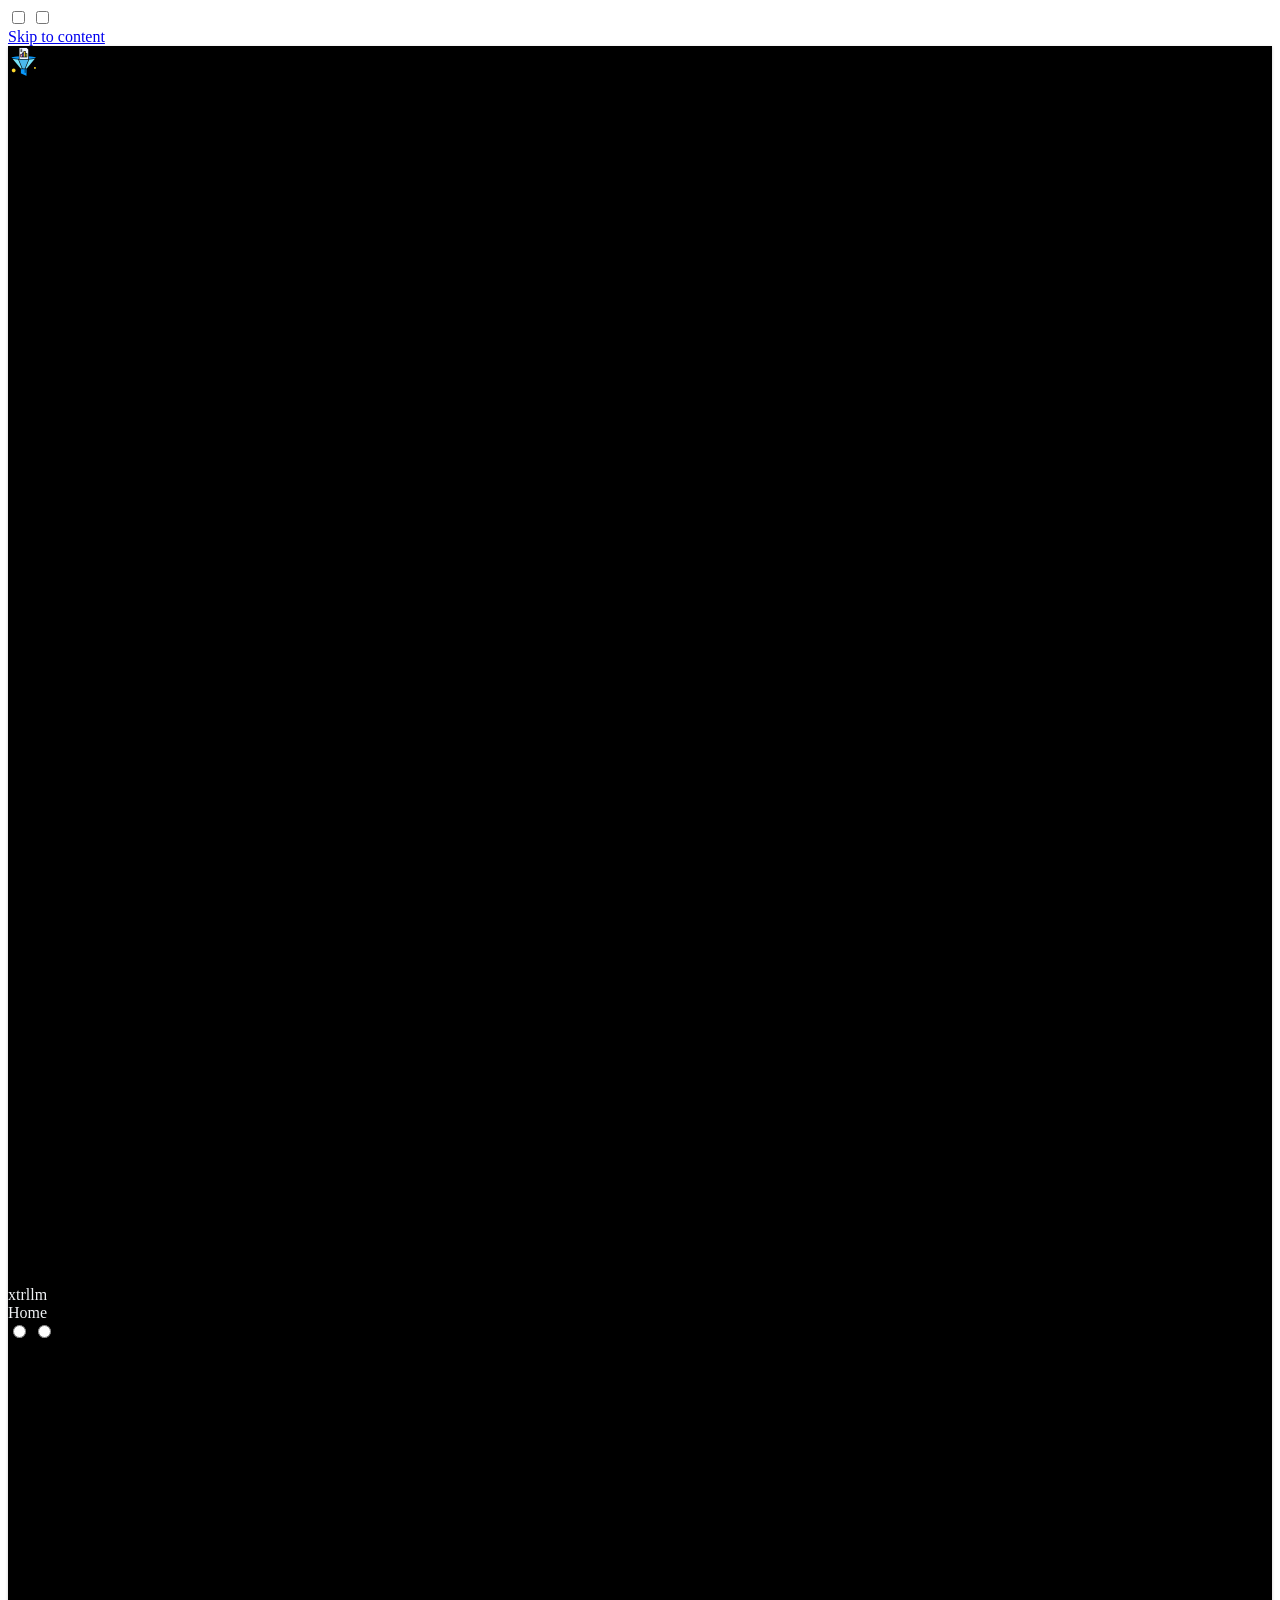
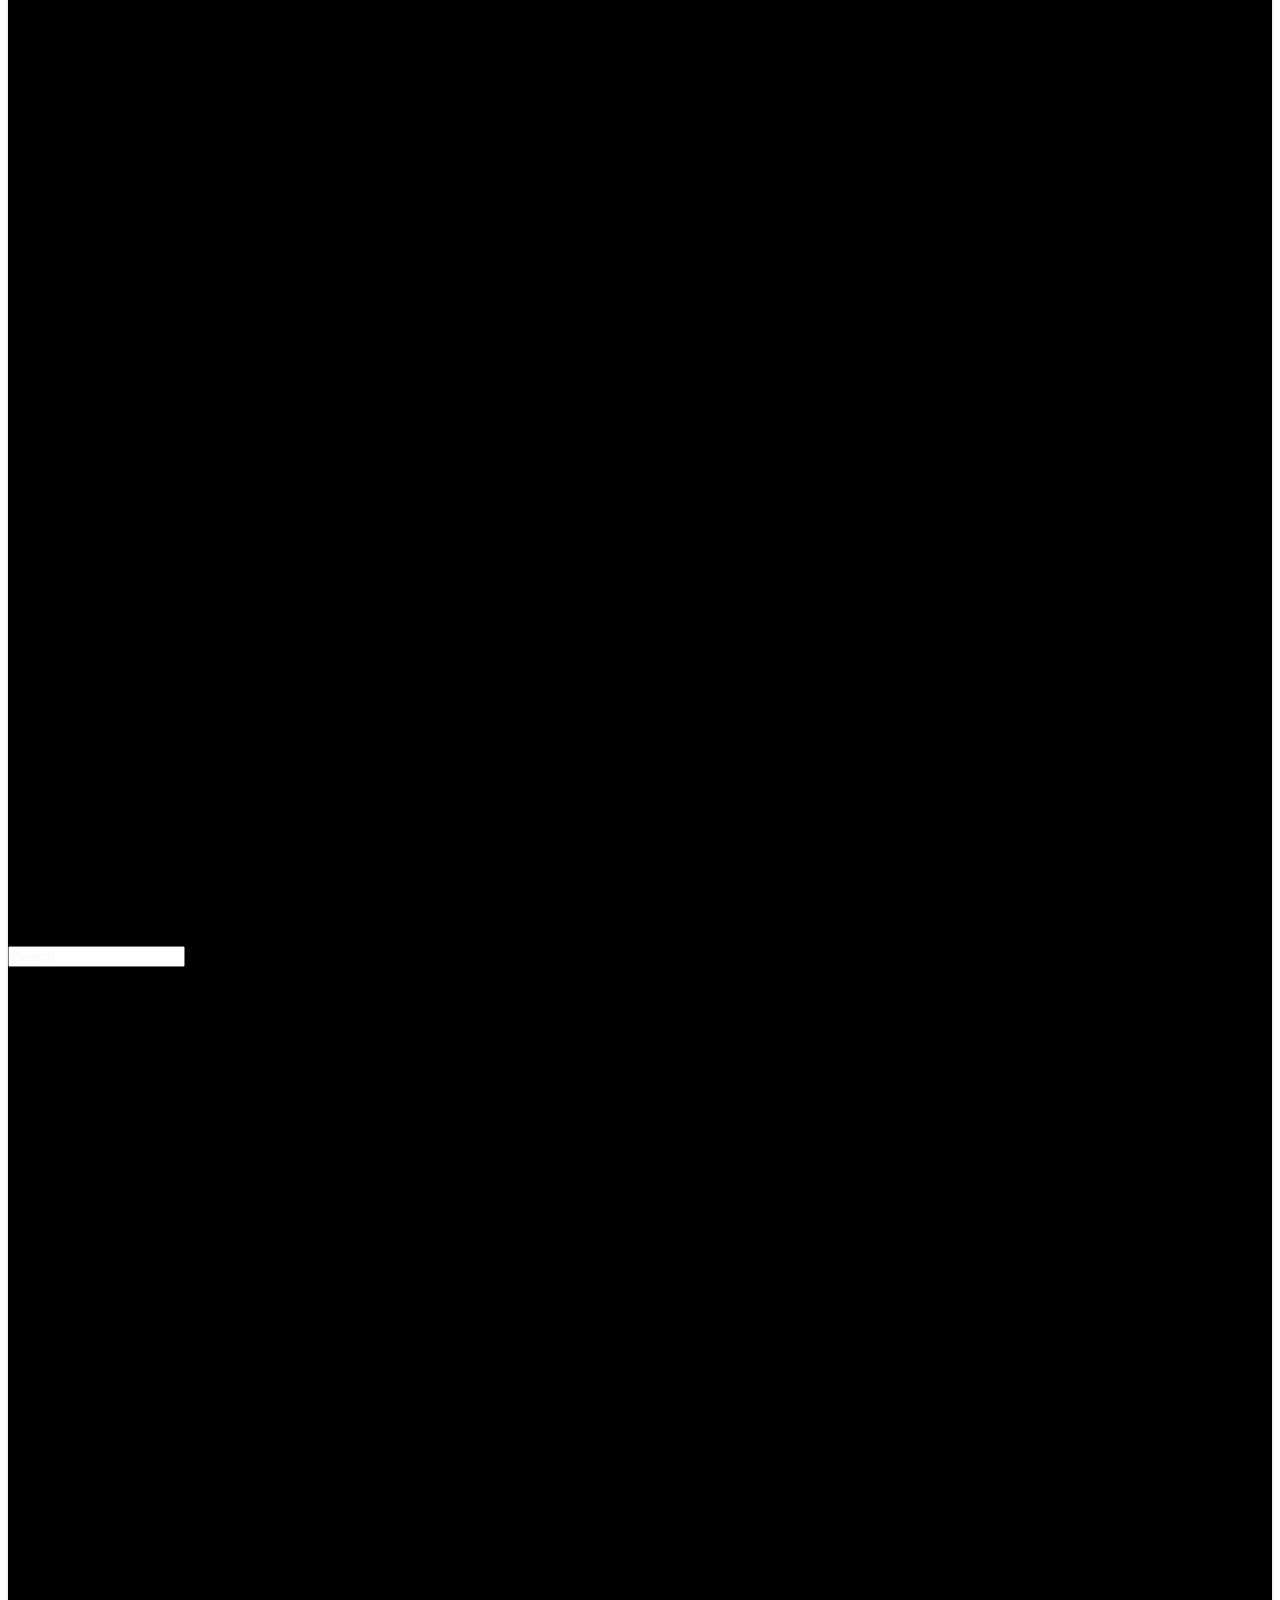
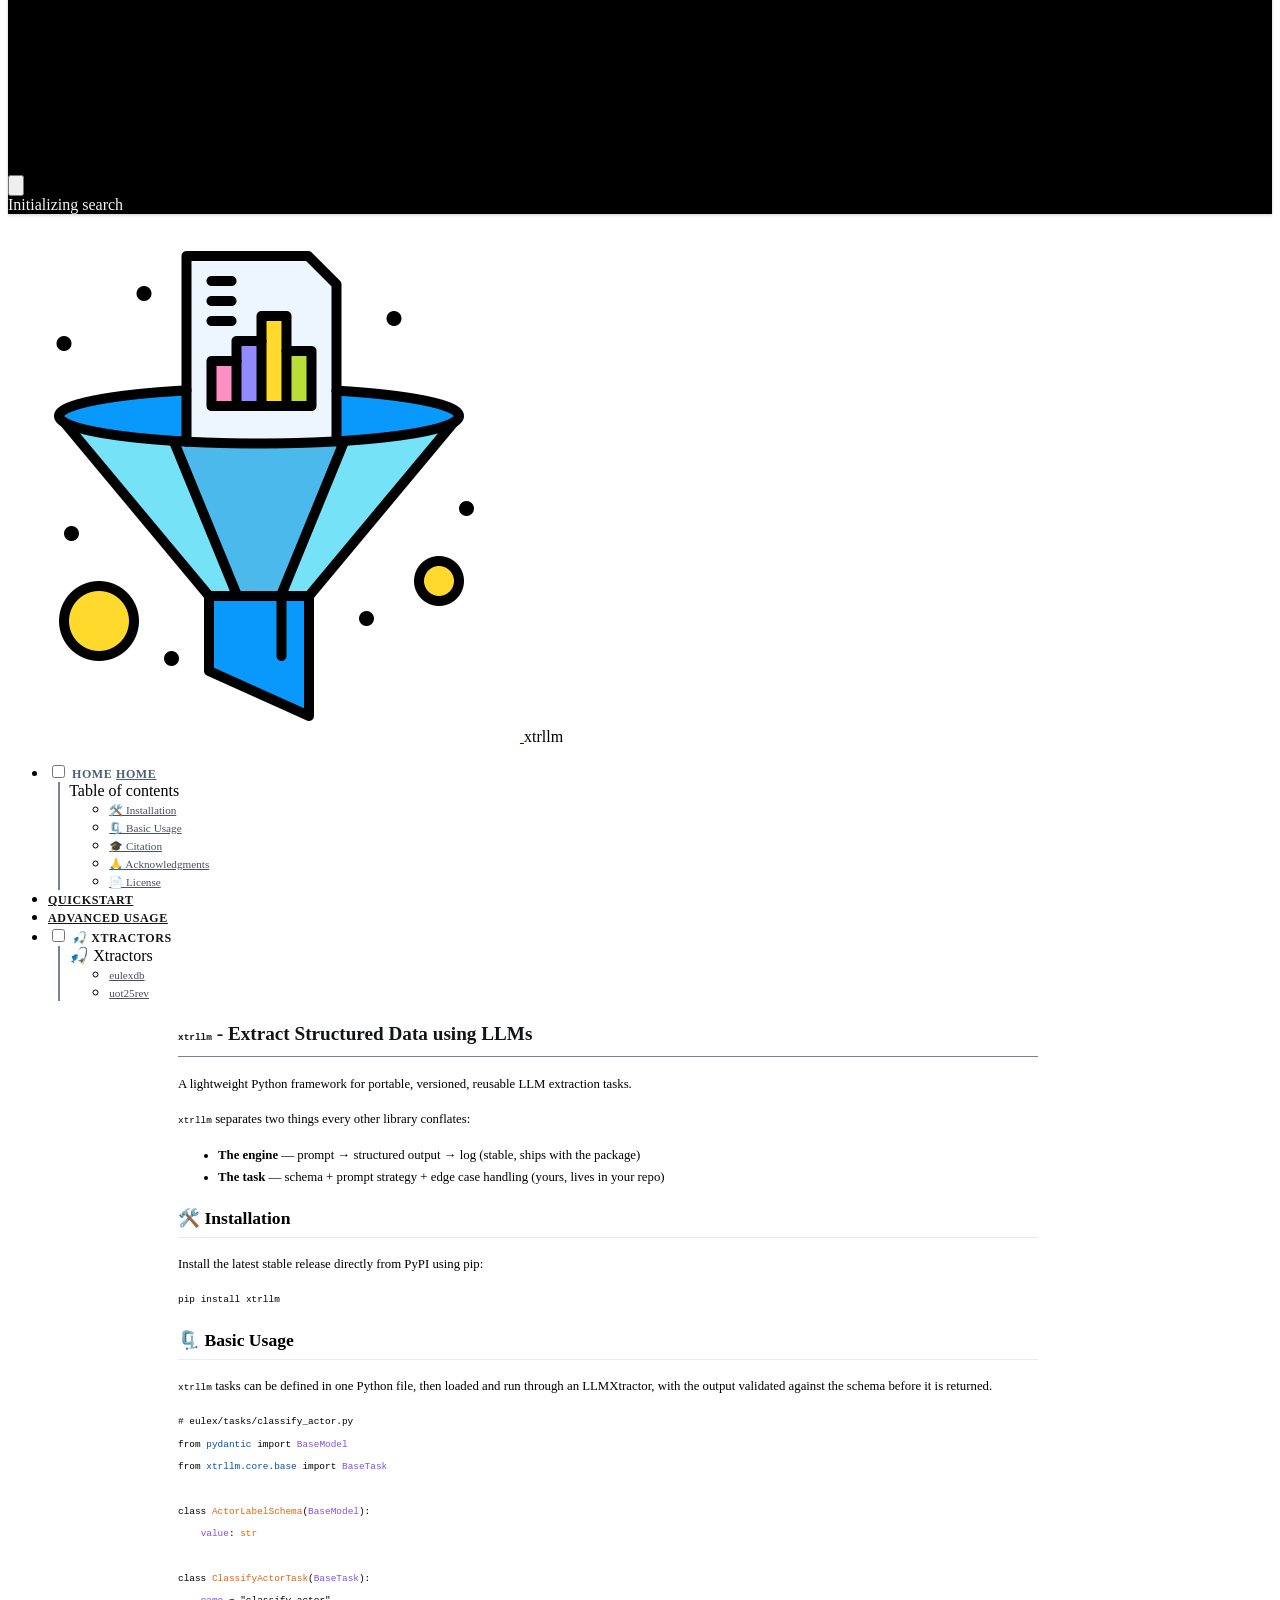
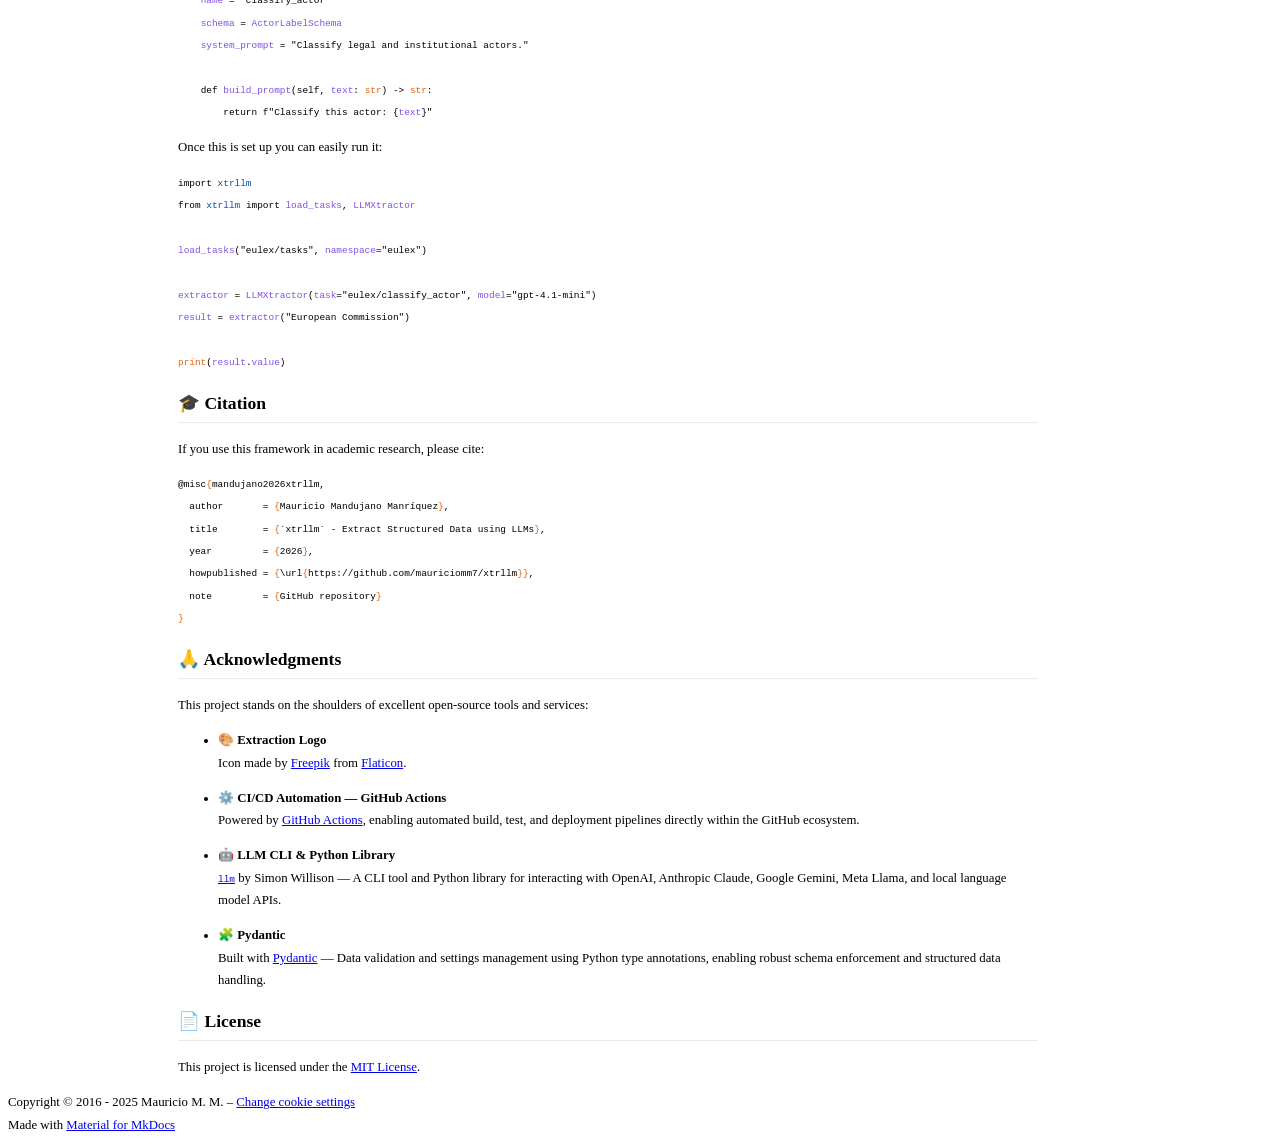
==== index.html @ aeeb9ef6 "Deployed 89ac687 with MkDocs version: 1.6.1" ====
<!doctype html>
<html lang="en" class="no-js">
  <head>
    
      <meta charset="utf-8">
      <meta name="viewport" content="width=device-width,initial-scale=1">
      
      
      
      
      
        <link rel="next" href="quickstart/">
      
      
        
      
      
      <link rel="icon" href="assets/logo.ico">
      <meta name="generator" content="mkdocs-1.6.1, mkdocs-material-9.7.6">
    
    
      
        <title>xtrllm</title>
      
    
    
      <link rel="stylesheet" href="assets/stylesheets/main.484c7ddc.min.css">
      
        
        <link rel="stylesheet" href="assets/stylesheets/palette.ab4e12ef.min.css">
      
      


    
    
      
    
    
      
        
        
        <link rel="preconnect" href="https://fonts.gstatic.com" crossorigin>
        <link rel="stylesheet" href="https://fonts.googleapis.com/css?family=Source+Sans+Pro:300,300i,400,400i,700,700i%7CJetBrains+Mono:400,400i,700,700i&display=fallback">
        <style>:root{--md-text-font:"Source Sans Pro";--md-code-font:"JetBrains Mono"}</style>
      
    
    
      <link rel="stylesheet" href="stylesheets/overrides.css">
    
      <link rel="stylesheet" href="stylesheets/extra.css">
    
    <script>__md_scope=new URL(".",location),__md_hash=e=>[...e].reduce(((e,_)=>(e<<5)-e+_.charCodeAt(0)),0),__md_get=(e,_=localStorage,t=__md_scope)=>JSON.parse(_.getItem(t.pathname+"."+e)),__md_set=(e,_,t=localStorage,a=__md_scope)=>{try{t.setItem(a.pathname+"."+e,JSON.stringify(_))}catch(e){}}</script>
    
      

    
    
  </head>
  
  
    
    
      
    
    
    
    
    <body dir="ltr" data-md-color-scheme="default" data-md-color-primary="custom" data-md-color-accent="custom">
  
    
    <input class="md-toggle" data-md-toggle="drawer" type="checkbox" id="__drawer" autocomplete="off">
    <input class="md-toggle" data-md-toggle="search" type="checkbox" id="__search" autocomplete="off">
    <label class="md-overlay" for="__drawer"></label>
    <div data-md-component="skip">
      
        
        <a href="#xtrllm-extract-structured-data-using-llms" class="md-skip">
          Skip to content
        </a>
      
    </div>
    <div data-md-component="announce">
      
    </div>
    
    
      

  

<header class="md-header md-header--shadow" data-md-component="header">
  <nav class="md-header__inner md-grid" aria-label="Header">
    <a href="." title="xtrllm" class="md-header__button md-logo" aria-label="xtrllm" data-md-component="logo">
      
  <img src="assets/logo.png" alt="logo">

    </a>
    <label class="md-header__button md-icon" for="__drawer">
      
      <svg xmlns="http://www.w3.org/2000/svg" viewBox="0 0 24 24"><path d="M3 6h18v2H3zm0 5h18v2H3zm0 5h18v2H3z"/></svg>
    </label>
    <div class="md-header__title" data-md-component="header-title">
      <div class="md-header__ellipsis">
        <div class="md-header__topic">
          <span class="md-ellipsis">
            xtrllm
          </span>
        </div>
        <div class="md-header__topic" data-md-component="header-topic">
          <span class="md-ellipsis">
            
              Home
            
          </span>
        </div>
      </div>
    </div>
    
      
        <form class="md-header__option" data-md-component="palette">
  
    
    
    
    <input class="md-option" data-md-color-media="" data-md-color-scheme="default" data-md-color-primary="custom" data-md-color-accent="custom"  aria-label="Switch to dark mode"  type="radio" name="__palette" id="__palette_0">
    
      <label class="md-header__button md-icon" title="Switch to dark mode" for="__palette_1" hidden>
        <svg xmlns="http://www.w3.org/2000/svg" viewBox="0 0 24 24"><path d="M17 7H7a5 5 0 0 0-5 5 5 5 0 0 0 5 5h10a5 5 0 0 0 5-5 5 5 0 0 0-5-5m0 8a3 3 0 0 1-3-3 3 3 0 0 1 3-3 3 3 0 0 1 3 3 3 3 0 0 1-3 3"/></svg>
      </label>
    
  
    
    
    
    <input class="md-option" data-md-color-media="" data-md-color-scheme="slate" data-md-color-primary="custom" data-md-color-accent="custom"  aria-label="Switch to light mode"  type="radio" name="__palette" id="__palette_1">
    
      <label class="md-header__button md-icon" title="Switch to light mode" for="__palette_0" hidden>
        <svg xmlns="http://www.w3.org/2000/svg" viewBox="0 0 24 24"><path d="M17 6H7c-3.31 0-6 2.69-6 6s2.69 6 6 6h10c3.31 0 6-2.69 6-6s-2.69-6-6-6m0 10H7c-2.21 0-4-1.79-4-4s1.79-4 4-4h10c2.21 0 4 1.79 4 4s-1.79 4-4 4M7 9c-1.66 0-3 1.34-3 3s1.34 3 3 3 3-1.34 3-3-1.34-3-3-3"/></svg>
      </label>
    
  
</form>
      
    
    
      <script>var palette=__md_get("__palette");if(palette&&palette.color){if("(prefers-color-scheme)"===palette.color.media){var media=matchMedia("(prefers-color-scheme: light)"),input=document.querySelector(media.matches?"[data-md-color-media='(prefers-color-scheme: light)']":"[data-md-color-media='(prefers-color-scheme: dark)']");palette.color.media=input.getAttribute("data-md-color-media"),palette.color.scheme=input.getAttribute("data-md-color-scheme"),palette.color.primary=input.getAttribute("data-md-color-primary"),palette.color.accent=input.getAttribute("data-md-color-accent")}for(var[key,value]of Object.entries(palette.color))document.body.setAttribute("data-md-color-"+key,value)}</script>
    
    
    
      
      
        <label class="md-header__button md-icon" for="__search">
          
          <svg xmlns="http://www.w3.org/2000/svg" viewBox="0 0 24 24"><path d="M9.5 3A6.5 6.5 0 0 1 16 9.5c0 1.61-.59 3.09-1.56 4.23l.27.27h.79l5 5-1.5 1.5-5-5v-.79l-.27-.27A6.52 6.52 0 0 1 9.5 16 6.5 6.5 0 0 1 3 9.5 6.5 6.5 0 0 1 9.5 3m0 2C7 5 5 7 5 9.5S7 14 9.5 14 14 12 14 9.5 12 5 9.5 5"/></svg>
        </label>
        <div class="md-search" data-md-component="search" role="dialog">
  <label class="md-search__overlay" for="__search"></label>
  <div class="md-search__inner" role="search">
    <form class="md-search__form" name="search">
      <input type="text" class="md-search__input" name="query" aria-label="Search" placeholder="Search" autocapitalize="off" autocorrect="off" autocomplete="off" spellcheck="false" data-md-component="search-query" required>
      <label class="md-search__icon md-icon" for="__search">
        
        <svg xmlns="http://www.w3.org/2000/svg" viewBox="0 0 24 24"><path d="M9.5 3A6.5 6.5 0 0 1 16 9.5c0 1.61-.59 3.09-1.56 4.23l.27.27h.79l5 5-1.5 1.5-5-5v-.79l-.27-.27A6.52 6.52 0 0 1 9.5 16 6.5 6.5 0 0 1 3 9.5 6.5 6.5 0 0 1 9.5 3m0 2C7 5 5 7 5 9.5S7 14 9.5 14 14 12 14 9.5 12 5 9.5 5"/></svg>
        
        <svg xmlns="http://www.w3.org/2000/svg" viewBox="0 0 24 24"><path d="M20 11v2H8l5.5 5.5-1.42 1.42L4.16 12l7.92-7.92L13.5 5.5 8 11z"/></svg>
      </label>
      <nav class="md-search__options" aria-label="Search">
        
        <button type="reset" class="md-search__icon md-icon" title="Clear" aria-label="Clear" tabindex="-1">
          
          <svg xmlns="http://www.w3.org/2000/svg" viewBox="0 0 24 24"><path d="M19 6.41 17.59 5 12 10.59 6.41 5 5 6.41 10.59 12 5 17.59 6.41 19 12 13.41 17.59 19 19 17.59 13.41 12z"/></svg>
        </button>
      </nav>
      
        <div class="md-search__suggest" data-md-component="search-suggest"></div>
      
    </form>
    <div class="md-search__output">
      <div class="md-search__scrollwrap" tabindex="0" data-md-scrollfix>
        <div class="md-search-result" data-md-component="search-result">
          <div class="md-search-result__meta">
            Initializing search
          </div>
          <ol class="md-search-result__list" role="presentation"></ol>
        </div>
      </div>
    </div>
  </div>
</div>
      
    
    
  </nav>
  
</header>
    
    <div class="md-container" data-md-component="container">
      
      
        
          
        
      
      <main class="md-main" data-md-component="main">
        <div class="md-main__inner md-grid">
          
            
              
              <div class="md-sidebar md-sidebar--primary" data-md-component="sidebar" data-md-type="navigation" >
                <div class="md-sidebar__scrollwrap">
                  <div class="md-sidebar__inner">
                    



  

<nav class="md-nav md-nav--primary md-nav--integrated" aria-label="Navigation" data-md-level="0">
  <label class="md-nav__title" for="__drawer">
    <a href="." title="xtrllm" class="md-nav__button md-logo" aria-label="xtrllm" data-md-component="logo">
      
  <img src="assets/logo.png" alt="logo">

    </a>
    xtrllm
  </label>
  
  <ul class="md-nav__list" data-md-scrollfix>
    
      
      
  
  
    
  
  
  
    <li class="md-nav__item md-nav__item--active">
      
      <input class="md-nav__toggle md-toggle" type="checkbox" id="__toc">
      
      
        
      
      
        <label class="md-nav__link md-nav__link--active" for="__toc">
          
  
  
  <span class="md-ellipsis">
    
  
    Home
  

    
  </span>
  
  

          <span class="md-nav__icon md-icon"></span>
        </label>
      
      <a href="." class="md-nav__link md-nav__link--active">
        
  
  
  <span class="md-ellipsis">
    
  
    Home
  

    
  </span>
  
  

      </a>
      
        

<nav class="md-nav md-nav--secondary" aria-label="Table of contents">
  
  
  
    
  
  
    <label class="md-nav__title" for="__toc">
      <span class="md-nav__icon md-icon"></span>
      Table of contents
    </label>
    <ul class="md-nav__list" data-md-component="toc" data-md-scrollfix>
      
        <li class="md-nav__item">
  <a href="#installation" class="md-nav__link">
    <span class="md-ellipsis">
      
        🛠️ Installation
      
    </span>
  </a>
  
</li>
      
        <li class="md-nav__item">
  <a href="#basic-usage" class="md-nav__link">
    <span class="md-ellipsis">
      
        🗜️ Basic Usage
      
    </span>
  </a>
  
</li>
      
        <li class="md-nav__item">
  <a href="#citation" class="md-nav__link">
    <span class="md-ellipsis">
      
        🎓 Citation
      
    </span>
  </a>
  
</li>
      
        <li class="md-nav__item">
  <a href="#acknowledgments" class="md-nav__link">
    <span class="md-ellipsis">
      
        🙏 Acknowledgments
      
    </span>
  </a>
  
</li>
      
        <li class="md-nav__item">
  <a href="#license" class="md-nav__link">
    <span class="md-ellipsis">
      
        📄 License
      
    </span>
  </a>
  
</li>
      
    </ul>
  
</nav>
      
    </li>
  

    
      
      
  
  
  
  
    <li class="md-nav__item">
      <a href="quickstart/" class="md-nav__link">
        
  
  
  <span class="md-ellipsis">
    
  
    Quickstart
  

    
  </span>
  
  

      </a>
    </li>
  

    
      
      
  
  
  
  
    <li class="md-nav__item">
      <a href="advancedusage/" class="md-nav__link">
        
  
  
  <span class="md-ellipsis">
    
  
    Advanced Usage
  

    
  </span>
  
  

      </a>
    </li>
  

    
      
      
  
  
  
  
    
    
      
        
      
        
      
    
    
    
      
        
        
      
    
    
    <li class="md-nav__item md-nav__item--section md-nav__item--nested">
      
        
        
          
        
        <input class="md-nav__toggle md-toggle md-toggle--indeterminate" type="checkbox" id="__nav_4" >
        
          
          <label class="md-nav__link" for="__nav_4" id="__nav_4_label" tabindex="">
            
  
  
  <span class="md-ellipsis">
    
  
    🎣 Xtractors
  

    
  </span>
  
  

            <span class="md-nav__icon md-icon"></span>
          </label>
        
        <nav class="md-nav" data-md-level="1" aria-labelledby="__nav_4_label" aria-expanded="false">
          <label class="md-nav__title" for="__nav_4">
            <span class="md-nav__icon md-icon"></span>
            
  
    🎣 Xtractors
  

          </label>
          <ul class="md-nav__list" data-md-scrollfix>
            
              
                
  
  
  
  
    <li class="md-nav__item">
      <a href="tools/eulexdb/" class="md-nav__link">
        
  
  
  <span class="md-ellipsis">
    
  
    eulexdb
  

    
  </span>
  
  

      </a>
    </li>
  

              
            
              
                
  
  
  
  
    <li class="md-nav__item">
      <a href="tools/uot25rev/" class="md-nav__link">
        
  
  
  <span class="md-ellipsis">
    
  
    uot25rev
  

    
  </span>
  
  

      </a>
    </li>
  

              
            
          </ul>
        </nav>
      
    </li>
  

    
  </ul>
</nav>
                  </div>
                </div>
              </div>
            
            
          
          
            <div class="md-content" data-md-component="content">
              
              <article class="md-content__inner md-typeset">
                
                  



<h1 id="xtrllm-extract-structured-data-using-llms"><code>xtrllm</code> - Extract Structured Data using LLMs</h1>
<p>A lightweight Python framework for portable, versioned, reusable LLM extraction tasks.</p>
<p><code>xtrllm</code> separates two things every other library conflates:</p>
<ul>
<li><strong>The engine</strong> — prompt → structured output → log (stable, ships with the package)</li>
<li><strong>The task</strong> — schema + prompt strategy + edge case handling (yours, lives in your repo)</li>
</ul>
<h2 id="installation">🛠️ Installation</h2>
<p>Install the latest stable release directly from PyPI using pip:</p>
<div class="language-shell highlight"><pre><span></span><code><span id="__span-0-1"><a id="__codelineno-0-1" name="__codelineno-0-1" href="#__codelineno-0-1"></a>pip<span class="w"> </span>install<span class="w"> </span>xtrllm
</span></code></pre></div>
<h2 id="basic-usage">🗜️ Basic Usage</h2>
<p><code>xtrllm</code> tasks can be defined in one Python file, then loaded and run through an LLMXtractor, with the output validated against the schema before it is returned.</p>
<div class="language-python highlight"><pre><span></span><code><span id="__span-1-1"><a id="__codelineno-1-1" name="__codelineno-1-1" href="#__codelineno-1-1"></a><span class="c1"># eulex/tasks/classify_actor.py</span>
</span><span id="__span-1-2"><a id="__codelineno-1-2" name="__codelineno-1-2" href="#__codelineno-1-2"></a><span class="kn">from</span><span class="w"> </span><span class="nn">pydantic</span><span class="w"> </span><span class="kn">import</span> <span class="n">BaseModel</span>
</span><span id="__span-1-3"><a id="__codelineno-1-3" name="__codelineno-1-3" href="#__codelineno-1-3"></a><span class="kn">from</span><span class="w"> </span><span class="nn">xtrllm.core.base</span><span class="w"> </span><span class="kn">import</span> <span class="n">BaseTask</span>
</span><span id="__span-1-4"><a id="__codelineno-1-4" name="__codelineno-1-4" href="#__codelineno-1-4"></a>
</span><span id="__span-1-5"><a id="__codelineno-1-5" name="__codelineno-1-5" href="#__codelineno-1-5"></a><span class="k">class</span><span class="w"> </span><span class="nc">ActorLabelSchema</span><span class="p">(</span><span class="n">BaseModel</span><span class="p">):</span>
</span><span id="__span-1-6"><a id="__codelineno-1-6" name="__codelineno-1-6" href="#__codelineno-1-6"></a>    <span class="n">value</span><span class="p">:</span> <span class="nb">str</span>
</span><span id="__span-1-7"><a id="__codelineno-1-7" name="__codelineno-1-7" href="#__codelineno-1-7"></a>
</span><span id="__span-1-8"><a id="__codelineno-1-8" name="__codelineno-1-8" href="#__codelineno-1-8"></a><span class="k">class</span><span class="w"> </span><span class="nc">ClassifyActorTask</span><span class="p">(</span><span class="n">BaseTask</span><span class="p">):</span>
</span><span id="__span-1-9"><a id="__codelineno-1-9" name="__codelineno-1-9" href="#__codelineno-1-9"></a>    <span class="n">name</span> <span class="o">=</span> <span class="s2">&quot;classify_actor&quot;</span>
</span><span id="__span-1-10"><a id="__codelineno-1-10" name="__codelineno-1-10" href="#__codelineno-1-10"></a>    <span class="n">schema</span> <span class="o">=</span> <span class="n">ActorLabelSchema</span>
</span><span id="__span-1-11"><a id="__codelineno-1-11" name="__codelineno-1-11" href="#__codelineno-1-11"></a>    <span class="n">system_prompt</span> <span class="o">=</span> <span class="s2">&quot;Classify legal and institutional actors.&quot;</span>
</span><span id="__span-1-12"><a id="__codelineno-1-12" name="__codelineno-1-12" href="#__codelineno-1-12"></a>
</span><span id="__span-1-13"><a id="__codelineno-1-13" name="__codelineno-1-13" href="#__codelineno-1-13"></a>    <span class="k">def</span><span class="w"> </span><span class="nf">build_prompt</span><span class="p">(</span><span class="bp">self</span><span class="p">,</span> <span class="n">text</span><span class="p">:</span> <span class="nb">str</span><span class="p">)</span> <span class="o">-&gt;</span> <span class="nb">str</span><span class="p">:</span>
</span><span id="__span-1-14"><a id="__codelineno-1-14" name="__codelineno-1-14" href="#__codelineno-1-14"></a>        <span class="k">return</span> <span class="sa">f</span><span class="s2">&quot;Classify this actor: </span><span class="si">{</span><span class="n">text</span><span class="si">}</span><span class="s2">&quot;</span>
</span></code></pre></div>
<p>Once this is set up you can easily run it:</p>
<div class="language-python highlight"><pre><span></span><code><span id="__span-2-1"><a id="__codelineno-2-1" name="__codelineno-2-1" href="#__codelineno-2-1"></a><span class="kn">import</span><span class="w"> </span><span class="nn">xtrllm</span>
</span><span id="__span-2-2"><a id="__codelineno-2-2" name="__codelineno-2-2" href="#__codelineno-2-2"></a><span class="kn">from</span><span class="w"> </span><span class="nn">xtrllm</span><span class="w"> </span><span class="kn">import</span> <span class="n">load_tasks</span><span class="p">,</span> <span class="n">LLMXtractor</span>
</span><span id="__span-2-3"><a id="__codelineno-2-3" name="__codelineno-2-3" href="#__codelineno-2-3"></a>
</span><span id="__span-2-4"><a id="__codelineno-2-4" name="__codelineno-2-4" href="#__codelineno-2-4"></a><span class="n">load_tasks</span><span class="p">(</span><span class="s2">&quot;eulex/tasks&quot;</span><span class="p">,</span> <span class="n">namespace</span><span class="o">=</span><span class="s2">&quot;eulex&quot;</span><span class="p">)</span>
</span><span id="__span-2-5"><a id="__codelineno-2-5" name="__codelineno-2-5" href="#__codelineno-2-5"></a>
</span><span id="__span-2-6"><a id="__codelineno-2-6" name="__codelineno-2-6" href="#__codelineno-2-6"></a><span class="n">extractor</span> <span class="o">=</span> <span class="n">LLMXtractor</span><span class="p">(</span><span class="n">task</span><span class="o">=</span><span class="s2">&quot;eulex/classify_actor&quot;</span><span class="p">,</span> <span class="n">model</span><span class="o">=</span><span class="s2">&quot;gpt-4.1-mini&quot;</span><span class="p">)</span>
</span><span id="__span-2-7"><a id="__codelineno-2-7" name="__codelineno-2-7" href="#__codelineno-2-7"></a><span class="n">result</span> <span class="o">=</span> <span class="n">extractor</span><span class="p">(</span><span class="s2">&quot;European Commission&quot;</span><span class="p">)</span>
</span><span id="__span-2-8"><a id="__codelineno-2-8" name="__codelineno-2-8" href="#__codelineno-2-8"></a>
</span><span id="__span-2-9"><a id="__codelineno-2-9" name="__codelineno-2-9" href="#__codelineno-2-9"></a><span class="nb">print</span><span class="p">(</span><span class="n">result</span><span class="o">.</span><span class="n">value</span><span class="p">)</span>
</span></code></pre></div>
<h2 id="citation">🎓 Citation</h2>
<p>If you use this framework in academic research, please cite:</p>
<div class="language-tex highlight"><pre><span></span><code><span id="__span-3-1"><a id="__codelineno-3-1" name="__codelineno-3-1" href="#__codelineno-3-1"></a>@misc<span class="nb">{</span>mandujano2026xtrllm,
</span><span id="__span-3-2"><a id="__codelineno-3-2" name="__codelineno-3-2" href="#__codelineno-3-2"></a>  author       = <span class="nb">{</span>Mauricio Mandujano Manríquez<span class="nb">}</span>,
</span><span id="__span-3-3"><a id="__codelineno-3-3" name="__codelineno-3-3" href="#__codelineno-3-3"></a>  title        = <span class="nb">{</span>`xtrllm` - Extract Structured Data using LLMs<span class="nb">}</span>,
</span><span id="__span-3-4"><a id="__codelineno-3-4" name="__codelineno-3-4" href="#__codelineno-3-4"></a>  year         = <span class="nb">{</span>2026<span class="nb">}</span>,
</span><span id="__span-3-5"><a id="__codelineno-3-5" name="__codelineno-3-5" href="#__codelineno-3-5"></a>  howpublished = <span class="nb">{</span><span class="k">\url</span><span class="nb">{</span>https://github.com/mauriciomm7/xtrllm<span class="nb">}}</span>,
</span><span id="__span-3-6"><a id="__codelineno-3-6" name="__codelineno-3-6" href="#__codelineno-3-6"></a>  note         = <span class="nb">{</span>GitHub repository<span class="nb">}</span>
</span><span id="__span-3-7"><a id="__codelineno-3-7" name="__codelineno-3-7" href="#__codelineno-3-7"></a><span class="nb">}</span>
</span></code></pre></div>
<h2 id="acknowledgments">🙏 Acknowledgments</h2>
<p>This project stands on the shoulders of excellent open-source tools and services:</p>
<ul>
<li>
<p>🎨 <strong>Extraction Logo</strong><br />
  Icon made by <a href="https://www.flaticon.com/authors/freepik">Freepik</a> from <a href="https://www.flaticon.com/free-icons/extraction">Flaticon</a>.  </p>
</li>
<li>
<p>⚙️ <strong>CI/CD Automation — GitHub Actions</strong><br />
  Powered by <a href="https://github.com/features/actions">GitHub Actions</a>, enabling automated build, test, and deployment pipelines directly within the GitHub ecosystem.</p>
</li>
<li>
<p>🤖 <strong>LLM CLI &amp; Python Library</strong><br />
<a href="https://llm.datasette.io/en/stable/"><code>llm</code></a> by Simon Willison — A CLI tool and Python library for interacting with OpenAI, Anthropic Claude, Google Gemini, Meta Llama, and local language model APIs.</p>
</li>
<li>
<p>🧩 <strong>Pydantic</strong><br />
  Built with <a href="https://docs.pydantic.dev/">Pydantic</a> — Data validation and settings management using Python type annotations, enabling robust schema enforcement and structured data handling.</p>
</li>
</ul>
<h2 id="license">📄 License</h2>
<p>This project is licensed under the <a href="assets/LICENSE">MIT License</a>.</p>












                
              </article>
            </div>
          
          
<script>var target=document.getElementById(location.hash.slice(1));target&&target.name&&(target.checked=target.name.startsWith("__tabbed_"))</script>
        </div>
        
      </main>
      
        <footer class="md-footer">
  
  <div class="md-footer-meta md-typeset">
    <div class="md-footer-meta__inner md-grid">
      <div class="md-copyright">
  
    <div class="md-copyright__highlight">
      Copyright &copy; 2016 - 2025 Mauricio M. M. – <a href="#__consent">Change cookie settings</a>

    </div>
  
  
    Made with
    <a href="https://squidfunk.github.io/mkdocs-material/" target="_blank" rel="noopener">
      Material for MkDocs
    </a>
  
</div>
      
    </div>
  </div>
</footer>
      
    </div>
    <div class="md-dialog" data-md-component="dialog">
      <div class="md-dialog__inner md-typeset"></div>
    </div>
    
    
    
      
      
      <script id="__config" type="application/json">{"annotate": null, "base": ".", "features": ["content.code.copy", "navigation.instant", "navigation.sections", "navigation.expand", "navigation.left", "navigation.indexes", "toc.integrate", "search.suggest", "search.highlight"], "search": "assets/javascripts/workers/search.2c215733.min.js", "tags": null, "translations": {"clipboard.copied": "Copied to clipboard", "clipboard.copy": "Copy to clipboard", "search.result.more.one": "1 more on this page", "search.result.more.other": "# more on this page", "search.result.none": "No matching documents", "search.result.one": "1 matching document", "search.result.other": "# matching documents", "search.result.placeholder": "Type to start searching", "search.result.term.missing": "Missing", "select.version": "Select version"}, "version": null}</script>
    
    
      <script src="assets/javascripts/bundle.79ae519e.min.js"></script>
      
    
  </body>
</html>
---- assets/stylesheets/main.484c7ddc.min.css ----
@charset "UTF-8";html{-webkit-text-size-adjust:none;-moz-text-size-adjust:none;text-size-adjust:none;box-sizing:border-box}*,:after,:before{box-sizing:inherit}@media (prefers-reduced-motion){*,:after,:before{transition:none!important}}body{margin:0}a,button,input,label{-webkit-tap-highlight-color:transparent}a{color:inherit;text-decoration:none}hr{border:0;box-sizing:initial;display:block;height:.05rem;overflow:visible;padding:0}small{font-size:80%}sub,sup{line-height:1em}img{border-style:none}table{border-collapse:initial;border-spacing:0}td,th{font-weight:400;vertical-align:top}button{background:#0000;border:0;font-family:inherit;font-size:inherit;margin:0;padding:0}input{border:0;outline:none}:root{--md-primary-fg-color:#4051b5;--md-primary-fg-color--light:#5d6cc0;--md-primary-fg-color--dark:#303fa1;--md-primary-bg-color:#fff;--md-primary-bg-color--light:#ffffffb3;--md-accent-fg-color:#526cfe;--md-accent-fg-color--transparent:#526cfe1a;--md-accent-bg-color:#fff;--md-accent-bg-color--light:#ffffffb3}[data-md-color-scheme=default]{color-scheme:light}[data-md-color-scheme=default] img[src$="#gh-dark-mode-only"],[data-md-color-scheme=default] img[src$="#only-dark"]{display:none}:root,[data-md-color-scheme=default]{--md-hue:225deg;--md-default-fg-color:#000000de;--md-default-fg-color--light:#0000008a;--md-default-fg-color--lighter:#00000052;--md-default-fg-color--lightest:#00000012;--md-default-bg-color:#fff;--md-default-bg-color--light:#ffffffb3;--md-default-bg-color--lighter:#ffffff4d;--md-default-bg-color--lightest:#ffffff1f;--md-code-fg-color:#36464e;--md-code-bg-color:#f5f5f5;--md-code-bg-color--light:#f5f5f5b3;--md-code-bg-color--lighter:#f5f5f54d;--md-code-hl-color:#4287ff;--md-code-hl-color--light:#4287ff1a;--md-code-hl-number-color:#d52a2a;--md-code-hl-special-color:#db1457;--md-code-hl-function-color:#a846b9;--md-code-hl-constant-color:#6e59d9;--md-code-hl-keyword-color:#3f6ec6;--md-code-hl-string-color:#1c7d4d;--md-code-hl-name-color:var(--md-code-fg-color);--md-code-hl-operator-color:var(--md-default-fg-color--light);--md-code-hl-punctuation-color:var(--md-default-fg-color--light);--md-code-hl-comment-color:var(--md-default-fg-color--light);--md-code-hl-generic-color:var(--md-default-fg-color--light);--md-code-hl-variable-color:var(--md-default-fg-color--light);--md-typeset-color:var(--md-default-fg-color);--md-typeset-a-color:var(--md-primary-fg-color);--md-typeset-del-color:#f5503d26;--md-typeset-ins-color:#0bd57026;--md-typeset-kbd-color:#fafafa;--md-typeset-kbd-accent-color:#fff;--md-typeset-kbd-border-color:#b8b8b8;--md-typeset-mark-color:#ffff0080;--md-typeset-table-color:#0000001f;--md-typeset-table-color--light:rgba(0,0,0,.035);--md-admonition-fg-color:var(--md-default-fg-color);--md-admonition-bg-color:var(--md-default-bg-color);--md-warning-fg-color:#000000de;--md-warning-bg-color:#ff9;--md-footer-fg-color:#fff;--md-footer-fg-color--light:#ffffffb3;--md-footer-fg-color--lighter:#ffffff73;--md-footer-bg-color:#000000de;--md-footer-bg-color--dark:#00000052;--md-shadow-z1:0 0.2rem 0.5rem #0000000d,0 0 0.05rem #0000001a;--md-shadow-z2:0 0.2rem 0.5rem #0000001a,0 0 0.05rem #00000040;--md-shadow-z3:0 0.2rem 0.5rem #0003,0 0 0.05rem #00000059}.md-icon svg{fill:currentcolor;display:block;height:1.2rem;width:1.2rem}body{-webkit-font-smoothing:antialiased;-moz-osx-font-smoothing:grayscale;--md-text-font-family:var(--md-text-font,_),-apple-system,BlinkMacSystemFont,Helvetica,Arial,sans-serif;--md-code-font-family:var(--md-code-font,_),SFMono-Regular,Consolas,Menlo,monospace}aside,body,input{font-feature-settings:"kern","liga";color:var(--md-typeset-color);font-family:var(--md-text-font-family)}code,kbd,pre{font-feature-settings:"kern";font-family:var(--md-code-font-family)}:root{--md-typeset-table-sort-icon:url('data:image/svg+xml;charset=utf-8,<svg xmlns="http://www.w3.org/2000/svg" viewBox="0 0 24 24"><path d="m18 21-4-4h3V7h-3l4-4 4 4h-3v10h3M2 19v-2h10v2M2 13v-2h7v2M2 7V5h4v2z"/></svg>');--md-typeset-table-sort-icon--asc:url('data:image/svg+xml;charset=utf-8,<svg xmlns="http://www.w3.org/2000/svg" viewBox="0 0 24 24"><path d="M19 17h3l-4 4-4-4h3V3h2M2 17h10v2H2M6 5v2H2V5m0 6h7v2H2z"/></svg>');--md-typeset-table-sort-icon--desc:url('data:image/svg+xml;charset=utf-8,<svg xmlns="http://www.w3.org/2000/svg" viewBox="0 0 24 24"><path d="M19 7h3l-4-4-4 4h3v14h2M2 17h10v2H2M6 5v2H2V5m0 6h7v2H2z"/></svg>')}.md-typeset{-webkit-print-color-adjust:exact;color-adjust:exact;font-size:.8rem;line-height:1.6;overflow-wrap:break-word}@media print{.md-typeset{font-size:.68rem}}.md-typeset blockquote,.md-typeset dl,.md-typeset figure,.md-typeset ol,.md-typeset pre,.md-typeset ul{margin-bottom:1em;margin-top:1em}.md-typeset h1{color:var(--md-default-fg-color--light);font-size:2em;line-height:1.3;margin:0 0 1.25em}.md-typeset h1,.md-typeset h2{font-weight:300;letter-spacing:-.01em}.md-typeset h2{font-size:1.5625em;line-height:1.4;margin:1.6em 0 .64em}.md-typeset h3{font-size:1.25em;font-weight:400;letter-spacing:-.01em;line-height:1.5;margin:1.6em 0 .8em}.md-typeset h2+h3{margin-top:.8em}.md-typeset h4{font-weight:700;letter-spacing:-.01em;margin:1em 0}.md-typeset h5,.md-typeset h6{color:var(--md-default-fg-color--light);font-size:.8em;font-weight:700;letter-spacing:-.01em;margin:1.25em 0}.md-typeset h5{text-transform:uppercase}.md-typeset h5 code{text-transform:none}.md-typeset hr{border-bottom:.05rem solid var(--md-default-fg-color--lightest);display:flow-root;margin:1.5em 0}.md-typeset a{color:var(--md-typeset-a-color);word-break:break-word}.md-typeset a,.md-typeset a:before{transition:color 125ms}.md-typeset a:focus,.md-typeset a:hover{color:var(--md-accent-fg-color)}.md-typeset a:focus code,.md-typeset a:hover code{background-color:var(--md-accent-fg-color--transparent);color:var(--md-accent-fg-color)}.md-typeset a code{color:var(--md-typeset-a-color)}.md-typeset a.focus-visible{outline-color:var(--md-accent-fg-color);outline-offset:.2rem}.md-typeset code,.md-typeset kbd,.md-typeset pre{color:var(--md-code-fg-color);direction:ltr;font-variant-ligatures:none;transition:background-color 125ms}@media print{.md-typeset code,.md-typeset kbd,.md-typeset pre{white-space:pre-wrap}}.md-typeset code{background-color:var(--md-code-bg-color);border-radius:.1rem;-webkit-box-decoration-break:clone;box-decoration-break:clone;font-size:.85em;padding:0 .2941176471em;transition:color 125ms,background-color 125ms;word-break:break-word}.md-typeset code:not(.focus-visible){-webkit-tap-highlight-color:transparent;outline:none}.md-typeset pre{display:flow-root;line-height:1.4;position:relative}.md-typeset pre>code{-webkit-box-decoration-break:slice;box-decoration-break:slice;box-shadow:none;display:block;margin:0;outline-color:var(--md-accent-fg-color);overflow:auto;padding:.7720588235em 1.1764705882em;scrollbar-color:var(--md-default-fg-color--lighter) #0000;scrollbar-width:thin;touch-action:auto;word-break:normal}.md-typeset pre>code:hover{scrollbar-color:var(--md-accent-fg-color) #0000}.md-typeset pre>code::-webkit-scrollbar{height:.2rem;width:.2rem}.md-typeset pre>code::-webkit-scrollbar-thumb{background-color:var(--md-default-fg-color--lighter)}.md-typeset pre>code::-webkit-scrollbar-thumb:hover{background-color:var(--md-accent-fg-color)}.md-typeset kbd{background-color:var(--md-typeset-kbd-color);border-radius:.1rem;box-shadow:0 .1rem 0 .05rem var(--md-typeset-kbd-border-color),0 .1rem 0 var(--md-typeset-kbd-border-color),0 -.1rem .2rem var(--md-typeset-kbd-accent-color) inset;color:var(--md-default-fg-color);display:inline-block;font-size:.75em;padding:0 .6666666667em;vertical-align:text-top;word-break:break-word}.md-typeset mark{background-color:var(--md-typeset-mark-color);-webkit-box-decoration-break:clone;box-decoration-break:clone;color:inherit;word-break:break-word}.md-typeset abbr{cursor:help;text-decoration:none}.md-typeset [data-preview],.md-typeset abbr{border-bottom:.05rem dotted var(--md-default-fg-color--light)}.md-typeset small{opacity:.75}[dir=ltr] .md-typeset sub,[dir=ltr] .md-typeset sup{margin-left:.078125em}[dir=rtl] .md-typeset sub,[dir=rtl] .md-typeset sup{margin-right:.078125em}[dir=ltr] .md-typeset blockquote{padding-left:.6rem}[dir=rtl] .md-typeset blockquote{padding-right:.6rem}[dir=ltr] .md-typeset blockquote{border-left:.2rem solid var(--md-default-fg-color--lighter)}[dir=rtl] .md-typeset blockquote{border-right:.2rem solid var(--md-default-fg-color--lighter)}.md-typeset blockquote{color:var(--md-default-fg-color--light);margin-left:0;margin-right:0}.md-typeset ul{list-style-type:disc}.md-typeset ul[type]{list-style-type:revert-layer}[dir=ltr] .md-typeset ol,[dir=ltr] .md-typeset ul{margin-left:.625em}[dir=rtl] .md-typeset ol,[dir=rtl] .md-typeset ul{margin-right:.625em}.md-typeset ol,.md-typeset ul{padding:0}.md-typeset ol:not([hidden]),.md-typeset ul:not([hidden]){display:flow-root}.md-typeset ol ol,.md-typeset ul ol{list-style-type:lower-alpha}.md-typeset ol ol ol,.md-typeset ul ol ol{list-style-type:lower-roman}.md-typeset ol ol ol ol,.md-typeset ul ol ol ol{list-style-type:upper-alpha}.md-typeset ol ol ol ol ol,.md-typeset ul ol ol ol ol{list-style-type:upper-roman}.md-typeset ol[type],.md-typeset ul[type]{list-style-type:revert-layer}[dir=ltr] .md-typeset ol li,[dir=ltr] .md-typeset ul li{margin-left:1.25em}[dir=rtl] .md-typeset ol li,[dir=rtl] .md-typeset ul li{margin-right:1.25em}.md-typeset ol li,.md-typeset ul li{margin-bottom:.5em}.md-typeset ol li blockquote,.md-typeset ol li p,.md-typeset ul li blockquote,.md-typeset ul li p{margin:.5em 0}.md-typeset ol li:last-child,.md-typeset ul li:last-child{margin-bottom:0}[dir=ltr] .md-typeset ol li ol,[dir=ltr] .md-typeset ol li ul,[dir=ltr] .md-typeset ul li ol,[dir=ltr] .md-typeset ul li ul{margin-left:.625em}[dir=rtl] .md-typeset ol li ol,[dir=rtl] .md-typeset ol li ul,[dir=rtl] .md-typeset ul li ol,[dir=rtl] .md-typeset ul li ul{margin-right:.625em}.md-typeset ol li ol,.md-typeset ol li ul,.md-typeset ul li ol,.md-typeset ul li ul{margin-bottom:.5em;margin-top:.5em}[dir=ltr] .md-typeset dd{margin-left:1.875em}[dir=rtl] .md-typeset dd{margin-right:1.875em}.md-typeset dd{margin-bottom:1.5em;margin-top:1em}.md-typeset img,.md-typeset svg,.md-typeset video{height:auto;max-width:100%}.md-typeset img[align=left]{margin:1em 1em 1em 0}.md-typeset img[align=right]{margin:1em 0 1em 1em}.md-typeset img[align]:only-child{margin-top:0}.md-typeset figure{display:flow-root;margin:1em auto;max-width:100%;text-align:center;width:fit-content}.md-typeset figure img{display:block;margin:0 auto}.md-typeset figcaption{font-style:italic;margin:1em auto;max-width:24rem}.md-typeset iframe{max-width:100%}.md-typeset table:not([class]){background-color:var(--md-default-bg-color);border:.05rem solid var(--md-typeset-table-color);border-radius:.1rem;display:inline-block;font-size:.64rem;max-width:100%;overflow:auto;touch-action:auto}@media print{.md-typeset table:not([class]){display:table}}.md-typeset table:not([class])+*{margin-top:1.5em}.md-typeset table:not([class]) td>:first-child,.md-typeset table:not([class]) th>:first-child{margin-top:0}.md-typeset table:not([class]) td>:last-child,.md-typeset table:not([class]) th>:last-child{margin-bottom:0}.md-typeset table:not([class]) td:not([align]),.md-typeset table:not([class]) th:not([align]){text-align:left}[dir=rtl] .md-typeset table:not([class]) td:not([align]),[dir=rtl] .md-typeset table:not([class]) th:not([align]){text-align:right}.md-typeset table:not([class]) th{font-weight:700;min-width:5rem;padding:.9375em 1.25em;vertical-align:top}.md-typeset table:not([class]) td{border-top:.05rem solid var(--md-typeset-table-color);padding:.9375em 1.25em;vertical-align:top}.md-typeset table:not([class]) tbody tr{transition:background-color 125ms}.md-typeset table:not([class]) tbody tr:hover{background-color:var(--md-typeset-table-color--light);box-shadow:0 .05rem 0 var(--md-default-bg-color) inset}.md-typeset table:not([class]) a{word-break:normal}.md-typeset table th[role=columnheader]{cursor:pointer}[dir=ltr] .md-typeset table th[role=columnheader]:after{margin-left:.5em}[dir=rtl] .md-typeset table th[role=columnheader]:after{margin-right:.5em}.md-typeset table th[role=columnheader]:after{content:"";display:inline-block;height:1.2em;-webkit-mask-image:var(--md-typeset-table-sort-icon);mask-image:var(--md-typeset-table-sort-icon);-webkit-mask-repeat:no-repeat;mask-repeat:no-repeat;-webkit-mask-size:contain;mask-size:contain;transition:background-color 125ms;vertical-align:text-bottom;width:1.2em}.md-typeset table th[role=columnheader]:hover:after{background-color:var(--md-default-fg-color--lighter)}.md-typeset table th[role=columnheader][aria-sort=ascending]:after{background-color:var(--md-default-fg-color--light);-webkit-mask-image:var(--md-typeset-table-sort-icon--asc);mask-image:var(--md-typeset-table-sort-icon--asc)}.md-typeset table th[role=columnheader][aria-sort=descending]:after{background-color:var(--md-default-fg-color--light);-webkit-mask-image:var(--md-typeset-table-sort-icon--desc);mask-image:var(--md-typeset-table-sort-icon--desc)}.md-typeset__scrollwrap{margin:1em -.8rem;overflow-x:auto;touch-action:auto}.md-typeset__table{display:inline-block;margin-bottom:.5em;padding:0 .8rem}@media print{.md-typeset__table{display:block}}html .md-typeset__table table{display:table;margin:0;overflow:hidden;width:100%}@media screen and (max-width:44.984375em){.md-content__inner>pre{margin:1em -.8rem}.md-content__inner>pre code{border-radius:0}}.md-typeset .md-author{border-radius:100%;display:block;flex-shrink:0;height:1.6rem;overflow:hidden;position:relative;transition:color 125ms,transform 125ms;width:1.6rem}.md-typeset .md-author img{display:block}.md-typeset .md-author--more{background:var(--md-default-fg-color--lightest);color:var(--md-default-fg-color--lighter);font-size:.6rem;font-weight:700;line-height:1.6rem;text-align:center}.md-typeset .md-author--long{height:2.4rem;width:2.4rem}.md-typeset a.md-author{transform:scale(1)}.md-typeset a.md-author img{border-radius:100%;filter:grayscale(100%) opacity(75%);transition:filter 125ms}.md-typeset a.md-author:focus,.md-typeset a.md-author:hover{transform:scale(1.1);z-index:1}.md-typeset a.md-author:focus img,.md-typeset a.md-author:hover img{filter:grayscale(0)}.md-banner{background-color:var(--md-footer-bg-color);color:var(--md-footer-fg-color);overflow:auto}@media print{.md-banner{display:none}}.md-banner--warning{background-color:var(--md-warning-bg-color);color:var(--md-warning-fg-color)}.md-banner__inner{font-size:.7rem;margin:.6rem auto;padding:0 .8rem}[dir=ltr] .md-banner__button{float:right}[dir=rtl] .md-banner__button{float:left}.md-banner__button{color:inherit;cursor:pointer;transition:opacity .25s}.no-js .md-banner__button{display:none}.md-banner__button:hover{opacity:.7}html{font-size:125%;height:100%;overflow-x:hidden}@media screen and (min-width:100em){html{font-size:137.5%}}@media screen and (min-width:125em){html{font-size:150%}}body{background-color:var(--md-default-bg-color);display:flex;flex-direction:column;font-size:.5rem;min-height:100%;position:relative;width:100%}@media print{body{display:block}}@media screen and (max-width:59.984375em){body[data-md-scrolllock]{position:fixed}}.md-grid{margin-left:auto;margin-right:auto;max-width:61rem}.md-container{display:flex;flex-direction:column;flex-grow:1}@media print{.md-container{display:block}}.md-main{flex-grow:1}.md-main__inner{display:flex;height:100%;margin-top:1.5rem}.md-ellipsis{overflow:hidden;text-overflow:ellipsis}.md-toggle{display:none}.md-option{height:0;opacity:0;position:absolute;width:0}.md-option:checked+label:not([hidden]){display:block}.md-option.focus-visible+label{outline-color:var(--md-accent-fg-color);outline-style:auto}.md-skip{background-color:var(--md-default-fg-color);border-radius:.1rem;color:var(--md-default-bg-color);font-size:.64rem;margin:.5rem;opacity:0;outline-color:var(--md-accent-fg-color);padding:.3rem .5rem;position:fixed;transform:translateY(.4rem);z-index:-1}.md-skip:focus{opacity:1;transform:translateY(0);transition:transform .25s cubic-bezier(.4,0,.2,1),opacity 175ms 75ms;z-index:10}@page{margin:25mm}:root{--md-clipboard-icon:url('data:image/svg+xml;charset=utf-8,<svg xmlns="http://www.w3.org/2000/svg" viewBox="0 0 24 24"><path d="M19 21H8V7h11m0-2H8a2 2 0 0 0-2 2v14a2 2 0 0 0 2 2h11a2 2 0 0 0 2-2V7a2 2 0 0 0-2-2m-3-4H4a2 2 0 0 0-2 2v14h2V3h12z"/></svg>')}.md-clipboard{border-radius:.1rem;color:var(--md-default-fg-color--lightest);cursor:pointer;height:1.5em;outline-color:var(--md-accent-fg-color);outline-offset:.1rem;transition:color .25s;width:1.5em;z-index:1}@media print{.md-clipboard{display:none}}.md-clipboard:not(.focus-visible){-webkit-tap-highlight-color:transparent;outline:none}:hover>.md-clipboard{color:var(--md-default-fg-color--light)}.md-clipboard:focus,.md-clipboard:hover{color:var(--md-accent-fg-color)}.md-clipboard:after{background-color:currentcolor;content:"";display:block;height:1.125em;margin:0 auto;-webkit-mask-image:var(--md-clipboard-icon);mask-image:var(--md-clipboard-icon);-webkit-mask-position:center;mask-position:center;-webkit-mask-repeat:no-repeat;mask-repeat:no-repeat;-webkit-mask-size:contain;mask-size:contain;width:1.125em}.md-clipboard--inline{cursor:pointer}.md-clipboard--inline code{transition:color .25s,background-color .25s}.md-clipboard--inline:focus code,.md-clipboard--inline:hover code{background-color:var(--md-accent-fg-color--transparent);color:var(--md-accent-fg-color)}:root{--md-code-select-icon:url('data:image/svg+xml;charset=utf-8,<svg xmlns="http://www.w3.org/2000/svg" viewBox="0 0 24 24"><path d="M19 19h-4v2h4c1.1 0 2-.9 2-2v-4h-2m0-12h-4v2h4v4h2V5c0-1.1-.9-2-2-2M5 5h4V3H5c-1.1 0-2 .9-2 2v4h2m0 6H3v4c0 1.1.9 2 2 2h4v-2H5zm2-4h2v2H7zm4 0h2v2h-2zm4 0h2v2h-2zM7 7h2v2H7zm4 0h2v2h-2zm4 0h2v2h-2zm-8 8h2v2H7zm4 0h2v2h-2zm4 0h2v2h-2z"/></svg>');--md-code-copy-icon:url('data:image/svg+xml;charset=utf-8,<svg xmlns="http://www.w3.org/2000/svg" viewBox="0 0 24 24"><path d="M19 21H8V7h11m0-2H8a2 2 0 0 0-2 2v14a2 2 0 0 0 2 2h11a2 2 0 0 0 2-2V7a2 2 0 0 0-2-2m-3-4H4a2 2 0 0 0-2 2v14h2V3h12z"/></svg>')}.md-typeset .md-code__content{display:grid}.md-code__nav{background-color:var(--md-code-bg-color--lighter);border-radius:.1rem;display:flex;gap:.2rem;padding:.2rem;position:absolute;right:.25em;top:.25em;transition:background-color .25s;z-index:1}:hover>.md-code__nav{background-color:var(--md-code-bg-color--light)}.md-code__button{color:var(--md-default-fg-color--lightest);cursor:pointer;display:block;height:1.5em;outline-color:var(--md-accent-fg-color);outline-offset:.1rem;transition:color .25s;width:1.5em}:hover>*>.md-code__button{color:var(--md-default-fg-color--light)}.md-code__button.focus-visible,.md-code__button:hover{color:var(--md-accent-fg-color)}.md-code__button--active{color:var(--md-default-fg-color)!important}.md-code__button:after{background-color:currentcolor;content:"";display:block;height:1.125em;margin:0 auto;-webkit-mask-position:center;mask-position:center;-webkit-mask-repeat:no-repeat;mask-repeat:no-repeat;-webkit-mask-size:contain;mask-size:contain;width:1.125em}.md-code__button[data-md-type=select]:after{-webkit-mask-image:var(--md-code-select-icon);mask-image:var(--md-code-select-icon)}.md-code__button[data-md-type=copy]:after{-webkit-mask-image:var(--md-code-copy-icon);mask-image:var(--md-code-copy-icon)}@keyframes consent{0%{opacity:0;transform:translateY(100%)}to{opacity:1;transform:translateY(0)}}@keyframes overlay{0%{opacity:0}to{opacity:1}}.md-consent__overlay{animation:overlay .25s both;-webkit-backdrop-filter:blur(.1rem);backdrop-filter:blur(.1rem);background-color:#0000008a;height:100%;opacity:1;position:fixed;top:0;width:100%;z-index:5}.md-consent__inner{animation:consent .5s cubic-bezier(.1,.7,.1,1) both;background-color:var(--md-default-bg-color);border:0;border-radius:.1rem;bottom:0;box-shadow:0 0 .2rem #0000001a,0 .2rem .4rem #0003;max-height:100%;overflow:auto;padding:0;position:fixed;width:100%;z-index:5}.md-consent__form{padding:.8rem}.md-consent__settings{display:none;margin:1em 0}input:checked+.md-consent__settings{display:block}.md-consent__controls{margin-bottom:.8rem}.md-typeset .md-consent__controls .md-button{display:inline}@media screen and (max-width:44.984375em){.md-typeset .md-consent__controls .md-button{display:block;margin-top:.4rem;text-align:center;width:100%}}.md-consent label{cursor:pointer}.md-content{flex-grow:1;min-width:0}.md-content__inner{margin:0 .8rem 1.2rem;padding-top:.6rem}@media screen and (min-width:76.25em){[dir=ltr] .md-sidebar--primary:not([hidden])~.md-content>.md-content__inner{margin-left:1.2rem}[dir=ltr] .md-sidebar--secondary:not([hidden])~.md-content>.md-content__inner,[dir=rtl] .md-sidebar--primary:not([hidden])~.md-content>.md-content__inner{margin-right:1.2rem}[dir=rtl] .md-sidebar--secondary:not([hidden])~.md-content>.md-content__inner{margin-left:1.2rem}}.md-content__inner:before{content:"";display:block;height:.4rem}.md-content__inner>:last-child{margin-bottom:0}[dir=ltr] .md-content__button{float:right}[dir=rtl] .md-content__button{float:left}[dir=ltr] .md-content__button{margin-left:.4rem}[dir=rtl] .md-content__button{margin-right:.4rem}.md-content__button{margin:.4rem 0;padding:0}@media print{.md-content__button{display:none}}.md-typeset .md-content__button{color:var(--md-default-fg-color--lighter)}.md-content__button svg{display:inline;vertical-align:top}[dir=rtl] .md-content__button svg{transform:scaleX(-1)}[dir=ltr] .md-dialog{right:.8rem}[dir=rtl] .md-dialog{left:.8rem}.md-dialog{background-color:var(--md-default-fg-color);border-radius:.1rem;bottom:.8rem;box-shadow:var(--md-shadow-z3);min-width:11.1rem;opacity:0;padding:.4rem .6rem;pointer-events:none;position:fixed;transform:translateY(100%);transition:transform 0ms .4s,opacity .4s;z-index:4}@media print{.md-dialog{display:none}}.md-dialog--active{opacity:1;pointer-events:auto;transform:translateY(0);transition:transform .4s cubic-bezier(.075,.85,.175,1),opacity .4s}.md-dialog__inner{color:var(--md-default-bg-color);font-size:.7rem}.md-feedback{margin:2em 0 1em;text-align:center}.md-feedback fieldset{border:none;margin:0;padding:0}.md-feedback__title{font-weight:700;margin:1em auto}.md-feedback__inner{position:relative}.md-feedback__list{display:flex;flex-wrap:wrap;place-content:baseline center;position:relative}.md-feedback__list:hover .md-icon:not(:disabled){color:var(--md-default-fg-color--lighter)}:disabled .md-feedback__list{min-height:1.8rem}.md-feedback__icon{color:var(--md-default-fg-color--light);cursor:pointer;flex-shrink:0;margin:0 .1rem;transition:color 125ms}.md-feedback__icon:not(:disabled).md-icon:hover{color:var(--md-accent-fg-color)}.md-feedback__icon:disabled{color:var(--md-default-fg-color--lightest);pointer-events:none}.md-feedback__note{opacity:0;position:relative;transform:translateY(.4rem);transition:transform .4s cubic-bezier(.1,.7,.1,1),opacity .15s}.md-feedback__note>*{margin:0 auto;max-width:16rem}:disabled .md-feedback__note{opacity:1;transform:translateY(0)}@media print{.md-feedback{display:none}}.md-footer{background-color:var(--md-footer-bg-color);color:var(--md-footer-fg-color)}@media print{.md-footer{display:none}}.md-footer__inner{justify-content:space-between;overflow:auto;padding:.2rem}.md-footer__inner:not([hidden]){display:flex}.md-footer__link{align-items:end;display:flex;flex-grow:0.01;margin-bottom:.4rem;margin-top:1rem;max-width:100%;outline-color:var(--md-accent-fg-color);overflow:hidden;transition:opacity .25s}.md-footer__link:focus,.md-footer__link:hover{opacity:.7}[dir=rtl] .md-footer__link svg{transform:scaleX(-1)}@media screen and (max-width:44.984375em){.md-footer__link--prev{flex-shrink:0}.md-footer__link--prev .md-footer__title{display:none}}[dir=ltr] .md-footer__link--next{margin-left:auto}[dir=rtl] .md-footer__link--next{margin-right:auto}.md-footer__link--next{text-align:right}[dir=rtl] .md-footer__link--next{text-align:left}.md-footer__title{flex-grow:1;font-size:.9rem;margin-bottom:.7rem;max-width:calc(100% - 2.4rem);padding:0 1rem;white-space:nowrap}.md-footer__button{margin:.2rem;padding:.4rem}.md-footer__direction{font-size:.64rem;opacity:.7}.md-footer-meta{background-color:var(--md-footer-bg-color--dark)}.md-footer-meta__inner{display:flex;flex-wrap:wrap;justify-content:space-between;padding:.2rem}html .md-footer-meta.md-typeset a{color:var(--md-footer-fg-color--light)}html .md-footer-meta.md-typeset a:focus,html .md-footer-meta.md-typeset a:hover{color:var(--md-footer-fg-color)}.md-copyright{color:var(--md-footer-fg-color--lighter);font-size:.64rem;margin:auto .6rem;padding:.4rem 0;width:100%}@media screen and (min-width:45em){.md-copyright{width:auto}}.md-copyright__highlight{color:var(--md-footer-fg-color--light)}.md-social{display:inline-flex;gap:.2rem;margin:0 .4rem;padding:.2rem 0 .6rem}@media screen and (min-width:45em){.md-social{padding:.6rem 0}}.md-social__link{display:inline-block;height:1.6rem;text-align:center;width:1.6rem}.md-social__link:before{line-height:1.9}.md-social__link svg{fill:currentcolor;max-height:.8rem;vertical-align:-25%}.md-typeset .md-button{border:.1rem solid;border-radius:.1rem;color:var(--md-primary-fg-color);cursor:pointer;display:inline-block;font-weight:700;padding:.625em 2em;transition:color 125ms,background-color 125ms,border-color 125ms}.md-typeset .md-button--primary{background-color:var(--md-primary-fg-color);border-color:var(--md-primary-fg-color);color:var(--md-primary-bg-color)}.md-typeset .md-button:focus,.md-typeset .md-button:hover{background-color:var(--md-accent-fg-color);border-color:var(--md-accent-fg-color);color:var(--md-accent-bg-color)}[dir=ltr] .md-typeset .md-input{border-top-left-radius:.1rem}[dir=ltr] .md-typeset .md-input,[dir=rtl] .md-typeset .md-input{border-top-right-radius:.1rem}[dir=rtl] .md-typeset .md-input{border-top-left-radius:.1rem}.md-typeset .md-input{border-bottom:.1rem solid var(--md-default-fg-color--lighter);box-shadow:var(--md-shadow-z1);font-size:.8rem;height:1.8rem;padding:0 .6rem;transition:border .25s,box-shadow .25s}.md-typeset .md-input:focus,.md-typeset .md-input:hover{border-bottom-color:var(--md-accent-fg-color);box-shadow:var(--md-shadow-z2)}.md-typeset .md-input--stretch{width:100%}.md-header{background-color:var(--md-primary-fg-color);box-shadow:0 0 .2rem #0000,0 .2rem .4rem #0000;color:var(--md-primary-bg-color);display:block;left:0;position:sticky;right:0;top:0;z-index:4}@media print{.md-header{display:none}}.md-header[hidden]{transform:translateY(-100%);transition:transform .25s cubic-bezier(.8,0,.6,1),box-shadow .25s}.md-header--shadow{box-shadow:0 0 .2rem #0000001a,0 .2rem .4rem #0003;transition:transform .25s cubic-bezier(.1,.7,.1,1),box-shadow .25s}.md-header__inner{align-items:center;display:flex;padding:0 .2rem}.md-header__button{color:currentcolor;cursor:pointer;margin:.2rem;outline-color:var(--md-accent-fg-color);padding:.4rem;position:relative;transition:opacity .25s;vertical-align:middle;z-index:1}.md-header__button:hover{opacity:.7}.md-header__button:not([hidden]){display:inline-block}.md-header__button:not(.focus-visible){-webkit-tap-highlight-color:transparent;outline:none}.md-header__button.md-logo{margin:.2rem;padding:.4rem}@media screen and (max-width:76.234375em){.md-header__button.md-logo{display:none}}.md-header__button.md-logo img,.md-header__button.md-logo svg{fill:currentcolor;display:block;height:1.2rem;width:auto}@media screen and (min-width:60em){.md-header__button[for=__search]{display:none}}.no-js .md-header__button[for=__search]{display:none}[dir=rtl] .md-header__button[for=__search] svg{transform:scaleX(-1)}@media screen and (min-width:76.25em){.md-header__button[for=__drawer]{display:none}}.md-header__topic{display:flex;max-width:100%;position:absolute;transition:transform .4s cubic-bezier(.1,.7,.1,1),opacity .15s;white-space:nowrap}.md-header__topic+.md-header__topic{opacity:0;pointer-events:none;transform:translateX(1.25rem);transition:transform .4s cubic-bezier(1,.7,.1,.1),opacity .15s;z-index:-1}[dir=rtl] .md-header__topic+.md-header__topic{transform:translateX(-1.25rem)}.md-header__topic:first-child{font-weight:700}[dir=ltr] .md-header__title{margin-left:1rem;margin-right:.4rem}[dir=rtl] .md-header__title{margin-left:.4rem;margin-right:1rem}.md-header__title{flex-grow:1;font-size:.9rem;height:2.4rem;line-height:2.4rem}.md-header__title--active .md-header__topic{opacity:0;pointer-events:none;transform:translateX(-1.25rem);transition:transform .4s cubic-bezier(1,.7,.1,.1),opacity .15s;z-index:-1}[dir=rtl] .md-header__title--active .md-header__topic{transform:translateX(1.25rem)}.md-header__title--active .md-header__topic+.md-header__topic{opacity:1;pointer-events:auto;transform:translateX(0);transition:transform .4s cubic-bezier(.1,.7,.1,1),opacity .15s;z-index:0}.md-header__title>.md-header__ellipsis{height:100%;position:relative;width:100%}.md-header__option{display:flex;flex-shrink:0;max-width:100%;transition:max-width 0ms .25s,opacity .25s .25s;white-space:nowrap}[data-md-toggle=search]:checked~.md-header .md-header__option{max-width:0;opacity:0;transition:max-width 0ms,opacity 0ms}.md-header__option>input{bottom:0}.md-header__source{display:none}@media screen and (min-width:60em){[dir=ltr] .md-header__source{margin-left:1rem}[dir=rtl] .md-header__source{margin-right:1rem}.md-header__source{display:block;max-width:11.7rem;width:11.7rem}}@media screen and (min-width:76.25em){[dir=ltr] .md-header__source{margin-left:1.4rem}[dir=rtl] .md-header__source{margin-right:1.4rem}}.md-meta{color:var(--md-default-fg-color--light);font-size:.7rem;line-height:1.3}.md-meta__list{display:inline-flex;flex-wrap:wrap;list-style:none;margin:0;padding:0}.md-meta__item:not(:last-child):after{content:"·";margin-left:.2rem;margin-right:.2rem}.md-meta__link{color:var(--md-typeset-a-color)}.md-meta__link:focus,.md-meta__link:hover{color:var(--md-accent-fg-color)}.md-draft{background-color:#ff1744;border-radius:.125em;color:#fff;display:inline-block;font-weight:700;padding-left:.5714285714em;padding-right:.5714285714em}:root{--md-nav-icon--prev:url('data:image/svg+xml;charset=utf-8,<svg xmlns="http://www.w3.org/2000/svg" viewBox="0 0 24 24"><path d="M20 11v2H8l5.5 5.5-1.42 1.42L4.16 12l7.92-7.92L13.5 5.5 8 11z"/></svg>');--md-nav-icon--next:url('data:image/svg+xml;charset=utf-8,<svg xmlns="http://www.w3.org/2000/svg" viewBox="0 0 24 24"><path d="M8.59 16.58 13.17 12 8.59 7.41 10 6l6 6-6 6z"/></svg>');--md-toc-icon:url('data:image/svg+xml;charset=utf-8,<svg xmlns="http://www.w3.org/2000/svg" viewBox="0 0 24 24"><path d="M3 9h14V7H3zm0 4h14v-2H3zm0 4h14v-2H3zm16 0h2v-2h-2zm0-10v2h2V7zm0 6h2v-2h-2z"/></svg>')}.md-nav{font-size:.7rem;line-height:1.3}.md-nav__title{color:var(--md-default-fg-color--light);display:block;font-weight:700;overflow:hidden;padding:0 .6rem;text-overflow:ellipsis}.md-nav__title .md-nav__button{display:none}.md-nav__title .md-nav__button img{height:100%;width:auto}.md-nav__title .md-nav__button.md-logo img,.md-nav__title .md-nav__button.md-logo svg{fill:currentcolor;display:block;height:2.4rem;max-width:100%;object-fit:contain;width:auto}.md-nav__list{list-style:none;margin:0;padding:0}.md-nav__link{align-items:flex-start;display:flex;gap:.4rem;margin-top:.625em;scroll-snap-align:start;transition:color 125ms}.md-nav__link--passed,.md-nav__link--passed code{color:var(--md-default-fg-color--light)}.md-nav__item .md-nav__link--active,.md-nav__item .md-nav__link--active code{color:var(--md-typeset-a-color)}.md-nav__link .md-ellipsis{position:relative}.md-nav__link .md-ellipsis code{word-break:normal}[dir=ltr] .md-nav__link .md-icon:last-child{margin-left:auto}[dir=rtl] .md-nav__link .md-icon:last-child{margin-right:auto}.md-nav__link .md-typeset{font-size:.7rem;line-height:1.3}.md-nav__link svg{fill:currentcolor;flex-shrink:0;height:1.3em;position:relative}.md-nav__link[for]:focus,.md-nav__link[for]:hover,.md-nav__link[href]:focus,.md-nav__link[href]:hover{color:var(--md-accent-fg-color);cursor:pointer}.md-nav__link[for]:focus code,.md-nav__link[for]:hover code,.md-nav__link[href]:focus code,.md-nav__link[href]:hover code{background-color:var(--md-accent-fg-color--transparent);color:var(--md-accent-fg-color)}.md-nav__link.focus-visible{outline-color:var(--md-accent-fg-color);outline-offset:.2rem}.md-nav--primary .md-nav__link[for=__toc]{display:none}.md-nav--primary .md-nav__link[for=__toc] .md-icon:after{background-color:currentcolor;display:block;height:100%;-webkit-mask-image:var(--md-toc-icon);mask-image:var(--md-toc-icon);width:100%}.md-nav--primary .md-nav__link[for=__toc]~.md-nav{display:none}.md-nav__container>.md-nav__link{margin-top:0}.md-nav__container>.md-nav__link:first-child{flex-grow:1;min-width:0}.md-nav__icon{flex-shrink:0}.md-nav__source{display:none}@media screen and (max-width:76.234375em){.md-nav--primary,.md-nav--primary .md-nav{background-color:var(--md-default-bg-color);display:flex;flex-direction:column;height:100%;left:0;position:absolute;right:0;top:0;z-index:1}.md-nav--primary .md-nav__item,.md-nav--primary .md-nav__title{font-size:.8rem;line-height:1.5}.md-nav--primary .md-nav__title{background-color:var(--md-default-fg-color--lightest);color:var(--md-default-fg-color--light);cursor:pointer;height:5.6rem;line-height:2.4rem;padding:3rem .8rem .2rem;position:relative;white-space:nowrap}[dir=ltr] .md-nav--primary .md-nav__title .md-nav__icon{left:.4rem}[dir=rtl] .md-nav--primary .md-nav__title .md-nav__icon{right:.4rem}.md-nav--primary .md-nav__title .md-nav__icon{display:block;height:1.2rem;margin:.2rem;position:absolute;top:.4rem;width:1.2rem}.md-nav--primary .md-nav__title .md-nav__icon:after{background-color:currentcolor;content:"";display:block;height:100%;-webkit-mask-image:var(--md-nav-icon--prev);mask-image:var(--md-nav-icon--prev);-webkit-mask-position:center;mask-position:center;-webkit-mask-repeat:no-repeat;mask-repeat:no-repeat;-webkit-mask-size:contain;mask-size:contain;width:100%}.md-nav--primary .md-nav__title~.md-nav__list{background-color:var(--md-default-bg-color);box-shadow:0 .05rem 0 var(--md-default-fg-color--lightest) inset;overflow-y:auto;scroll-snap-type:y mandatory;touch-action:pan-y}.md-nav--primary .md-nav__title~.md-nav__list>:first-child{border-top:0}.md-nav--primary .md-nav__title[for=__drawer]{background-color:var(--md-primary-fg-color);color:var(--md-primary-bg-color);font-weight:700}.md-nav--primary .md-nav__title .md-logo{display:block;left:.2rem;margin:.2rem;padding:.4rem;position:absolute;right:.2rem;top:.2rem}.md-nav--primary .md-nav__list{flex:1}.md-nav--primary .md-nav__item{border-top:.05rem solid var(--md-default-fg-color--lightest)}.md-nav--primary .md-nav__item--active>.md-nav__link{color:var(--md-typeset-a-color)}.md-nav--primary .md-nav__item--active>.md-nav__link:focus,.md-nav--primary .md-nav__item--active>.md-nav__link:hover{color:var(--md-accent-fg-color)}.md-nav--primary .md-nav__link{margin-top:0;padding:.6rem .8rem}.md-nav--primary .md-nav__link svg{margin-top:.1em}.md-nav--primary .md-nav__link>.md-nav__link{padding:0}[dir=ltr] .md-nav--primary .md-nav__link .md-nav__icon{margin-right:-.2rem}[dir=rtl] .md-nav--primary .md-nav__link .md-nav__icon{margin-left:-.2rem}.md-nav--primary .md-nav__link .md-nav__icon{font-size:1.2rem;height:1.2rem;width:1.2rem}.md-nav--primary .md-nav__link .md-nav__icon:after{background-color:currentcolor;content:"";display:block;height:100%;-webkit-mask-image:var(--md-nav-icon--next);mask-image:var(--md-nav-icon--next);-webkit-mask-position:center;mask-position:center;-webkit-mask-repeat:no-repeat;mask-repeat:no-repeat;-webkit-mask-size:contain;mask-size:contain;width:100%}[dir=rtl] .md-nav--primary .md-nav__icon:after{transform:scale(-1)}.md-nav--primary .md-nav--secondary .md-nav{background-color:initial;position:static}[dir=ltr] .md-nav--primary .md-nav--secondary .md-nav .md-nav__link{padding-left:1.4rem}[dir=rtl] .md-nav--primary .md-nav--secondary .md-nav .md-nav__link{padding-right:1.4rem}[dir=ltr] .md-nav--primary .md-nav--secondary .md-nav .md-nav .md-nav__link{padding-left:2rem}[dir=rtl] .md-nav--primary .md-nav--secondary .md-nav .md-nav .md-nav__link{padding-right:2rem}[dir=ltr] .md-nav--primary .md-nav--secondary .md-nav .md-nav .md-nav .md-nav__link{padding-left:2.6rem}[dir=rtl] .md-nav--primary .md-nav--secondary .md-nav .md-nav .md-nav .md-nav__link{padding-right:2.6rem}[dir=ltr] .md-nav--primary .md-nav--secondary .md-nav .md-nav .md-nav .md-nav .md-nav__link{padding-left:3.2rem}[dir=rtl] .md-nav--primary .md-nav--secondary .md-nav .md-nav .md-nav .md-nav .md-nav__link{padding-right:3.2rem}.md-nav--secondary{background-color:initial}.md-nav__toggle~.md-nav{display:flex;opacity:0;transform:translateX(100%);transition:transform .25s cubic-bezier(.8,0,.6,1),opacity 125ms 50ms}[dir=rtl] .md-nav__toggle~.md-nav{transform:translateX(-100%)}.md-nav__toggle:checked~.md-nav{opacity:1;transform:translateX(0);transition:transform .25s cubic-bezier(.4,0,.2,1),opacity 125ms 125ms}.md-nav__toggle:checked~.md-nav>.md-nav__list{backface-visibility:hidden}}@media screen and (max-width:59.984375em){.md-nav--primary .md-nav__link[for=__toc]{display:flex}.md-nav--primary .md-nav__link[for=__toc] .md-icon:after{content:""}.md-nav--primary .md-nav__link[for=__toc]+.md-nav__link{display:none}.md-nav--primary .md-nav__link[for=__toc]~.md-nav{display:flex}.md-nav__source{background-color:var(--md-primary-fg-color--dark);color:var(--md-primary-bg-color);display:block;padding:0 .2rem}}@media screen and (min-width:60em) and (max-width:76.234375em){.md-nav--integrated .md-nav__link[for=__toc]{display:flex}.md-nav--integrated .md-nav__link[for=__toc] .md-icon:after{content:""}.md-nav--integrated .md-nav__link[for=__toc]+.md-nav__link{display:none}.md-nav--integrated .md-nav__link[for=__toc]~.md-nav{display:flex}}@media screen and (min-width:60em){.md-nav{margin-bottom:-.4rem}.md-nav--secondary .md-nav__title{background:var(--md-default-bg-color);box-shadow:0 0 .4rem .4rem var(--md-default-bg-color);position:sticky;top:0;z-index:1}.md-nav--secondary .md-nav__title[for=__toc]{scroll-snap-align:start}.md-nav--secondary .md-nav__title .md-nav__icon{display:none}[dir=ltr] .md-nav--secondary .md-nav__list{padding-left:.6rem}[dir=rtl] .md-nav--secondary .md-nav__list{padding-right:.6rem}.md-nav--secondary .md-nav__list{padding-bottom:.4rem}[dir=ltr] .md-nav--secondary .md-nav__item>.md-nav__link{margin-right:.4rem}[dir=rtl] .md-nav--secondary .md-nav__item>.md-nav__link{margin-left:.4rem}}@media screen and (min-width:76.25em){.md-nav{margin-bottom:-.4rem;transition:max-height .25s cubic-bezier(.86,0,.07,1)}.md-nav--primary .md-nav__title{background:var(--md-default-bg-color);box-shadow:0 0 .4rem .4rem var(--md-default-bg-color);position:sticky;top:0;z-index:1}.md-nav--primary .md-nav__title[for=__drawer]{scroll-snap-align:start}.md-nav--primary .md-nav__title .md-nav__icon{display:none}[dir=ltr] .md-nav--primary .md-nav__list{padding-left:.6rem}[dir=rtl] .md-nav--primary .md-nav__list{padding-right:.6rem}.md-nav--primary .md-nav__list{padding-bottom:.4rem}[dir=ltr] .md-nav--primary .md-nav__item>.md-nav__link{margin-right:.4rem}[dir=rtl] .md-nav--primary .md-nav__item>.md-nav__link{margin-left:.4rem}.md-nav__toggle~.md-nav{display:grid;grid-template-rows:minmax(.4rem,0fr);opacity:0;transition:grid-template-rows .25s cubic-bezier(.86,0,.07,1),opacity .25s,visibility 0ms .25s;visibility:collapse}.md-nav__toggle~.md-nav>.md-nav__list{overflow:hidden}.md-nav__toggle.md-toggle--indeterminate~.md-nav,.md-nav__toggle:checked~.md-nav{grid-template-rows:minmax(.4rem,1fr);opacity:1;transition:grid-template-rows .25s cubic-bezier(.86,0,.07,1),opacity .15s .1s,visibility 0ms;visibility:visible}.md-nav__toggle.md-toggle--indeterminate~.md-nav{transition:none}.md-nav__item--nested>.md-nav>.md-nav__title{display:none}.md-nav__item--section{display:block;margin:1.25em 0}.md-nav__item--section:last-child{margin-bottom:0}.md-nav__item--section>.md-nav__link{font-weight:700}.md-nav__item--section>.md-nav__link[for]{color:var(--md-default-fg-color--light)}.md-nav__item--section>.md-nav__link:not(.md-nav__container){pointer-events:none}.md-nav__item--section>.md-nav__link .md-icon,.md-nav__item--section>.md-nav__link>[for]{display:none}[dir=ltr] .md-nav__item--section>.md-nav{margin-left:-.6rem}[dir=rtl] .md-nav__item--section>.md-nav{margin-right:-.6rem}.md-nav__item--section>.md-nav{display:block;opacity:1;visibility:visible}.md-nav__item--section>.md-nav>.md-nav__list>.md-nav__item{padding:0}.md-nav__icon{border-radius:100%;height:.9rem;transition:background-color .25s;width:.9rem}.md-nav__icon:hover{background-color:var(--md-accent-fg-color--transparent)}.md-nav__icon:after{background-color:currentcolor;border-radius:100%;content:"";display:inline-block;height:100%;-webkit-mask-image:var(--md-nav-icon--next);mask-image:var(--md-nav-icon--next);-webkit-mask-position:center;mask-position:center;-webkit-mask-repeat:no-repeat;mask-repeat:no-repeat;-webkit-mask-size:contain;mask-size:contain;transition:transform .25s;vertical-align:-.1rem;width:100%}[dir=rtl] .md-nav__icon:after{transform:rotate(180deg)}.md-nav__item--nested .md-nav__toggle:checked~.md-nav__link .md-nav__icon:after,.md-nav__item--nested .md-toggle--indeterminate~.md-nav__link .md-nav__icon:after{transform:rotate(90deg)}.md-nav--lifted>.md-nav__list>.md-nav__item,.md-nav--lifted>.md-nav__title{display:none}.md-nav--lifted>.md-nav__list>.md-nav__item--active{display:block}.md-nav--lifted>.md-nav__list>.md-nav__item--active>.md-nav__link{background:var(--md-default-bg-color);box-shadow:0 0 .4rem .4rem var(--md-default-bg-color);margin-top:0;position:sticky;top:0;z-index:1}.md-nav--lifted>.md-nav__list>.md-nav__item--active>.md-nav__link:not(.md-nav__container){pointer-events:none}.md-nav--lifted>.md-nav__list>.md-nav__item--active.md-nav__item--section{margin:0}[dir=ltr] .md-nav--lifted>.md-nav__list>.md-nav__item>.md-nav:not(.md-nav--secondary){margin-left:-.6rem}[dir=rtl] .md-nav--lifted>.md-nav__list>.md-nav__item>.md-nav:not(.md-nav--secondary){margin-right:-.6rem}.md-nav--lifted>.md-nav__list>.md-nav__item>[for]{color:var(--md-default-fg-color--light)}.md-nav--lifted .md-nav[data-md-level="1"]{grid-template-rows:minmax(.4rem,1fr);opacity:1;visibility:visible}[dir=ltr] .md-nav--integrated>.md-nav__list>.md-nav__item--active .md-nav--secondary{border-left:.05rem solid var(--md-primary-fg-color)}[dir=rtl] .md-nav--integrated>.md-nav__list>.md-nav__item--active .md-nav--secondary{border-right:.05rem solid var(--md-primary-fg-color)}.md-nav--integrated>.md-nav__list>.md-nav__item--active .md-nav--secondary{display:block;margin-bottom:1.25em;opacity:1;visibility:visible}.md-nav--integrated>.md-nav__list>.md-nav__item--active .md-nav--secondary>.md-nav__list{overflow:visible;padding-bottom:0}.md-nav--integrated>.md-nav__list>.md-nav__item--active .md-nav--secondary>.md-nav__title{display:none}}.md-pagination{font-size:.8rem;font-weight:700;gap:.4rem}.md-pagination,.md-pagination>*{align-items:center;display:flex;justify-content:center}.md-pagination>*{border-radius:.2rem;height:1.8rem;min-width:1.8rem;text-align:center}.md-pagination__current{background-color:var(--md-default-fg-color--lightest);color:var(--md-default-fg-color--light)}.md-pagination__link{transition:color 125ms,background-color 125ms}.md-pagination__link:focus,.md-pagination__link:hover{background-color:var(--md-accent-fg-color--transparent);color:var(--md-accent-fg-color)}.md-pagination__link:focus svg,.md-pagination__link:hover svg{color:var(--md-accent-fg-color)}.md-pagination__link.focus-visible{outline-color:var(--md-accent-fg-color);outline-offset:.2rem}.md-pagination__link svg{fill:currentcolor;color:var(--md-default-fg-color--lighter);display:block;max-height:100%;width:1.2rem}:root{--md-path-icon:url('data:image/svg+xml;charset=utf-8,<svg xmlns="http://www.w3.org/2000/svg" viewBox="0 0 24 24"><path d="M8.59 16.58 13.17 12 8.59 7.41 10 6l6 6-6 6z"/></svg>')}.md-path{font-size:.7rem;margin:0 .8rem;overflow:auto;padding-top:1.2rem}.md-path:not([hidden]){display:block}@media screen and (min-width:76.25em){.md-path{margin:0 1.2rem}}.md-path__list{align-items:center;display:flex;gap:.2rem;list-style:none;margin:0;padding:0}.md-path__item:not(:first-child){display:inline-flex;gap:.2rem;white-space:nowrap}.md-path__item:not(:first-child):before{background-color:var(--md-default-fg-color--lighter);content:"";display:inline;height:.8rem;-webkit-mask-image:var(--md-path-icon);mask-image:var(--md-path-icon);width:.8rem}.md-path__link{align-items:center;color:var(--md-default-fg-color--light);display:flex}.md-path__link:focus,.md-path__link:hover{color:var(--md-accent-fg-color)}:root{--md-post-pin-icon:url('data:image/svg+xml;charset=utf-8,<svg xmlns="http://www.w3.org/2000/svg" viewBox="0 0 24 24"><path d="M16 12V4h1V2H7v2h1v8l-2 2v2h5.2v6h1.6v-6H18v-2z"/></svg>')}.md-post__back{border-bottom:.05rem solid var(--md-default-fg-color--lightest);margin-bottom:1.2rem;padding-bottom:1.2rem}@media screen and (max-width:76.234375em){.md-post__back{display:none}}[dir=rtl] .md-post__back svg{transform:scaleX(-1)}.md-post__authors{display:flex;flex-direction:column;gap:.6rem;margin:0 .6rem 1.2rem}.md-post .md-post__meta a{transition:color 125ms}.md-post .md-post__meta a:focus,.md-post .md-post__meta a:hover{color:var(--md-accent-fg-color)}.md-post__title{color:var(--md-default-fg-color--light);font-weight:700}.md-post--excerpt{margin-bottom:3.2rem}.md-post--excerpt .md-post__header{align-items:center;display:flex;gap:.6rem;min-height:1.6rem}.md-post--excerpt .md-post__authors{align-items:center;display:inline-flex;flex-direction:row;gap:.2rem;margin:0;min-height:2.4rem}[dir=ltr] .md-post--excerpt .md-post__meta .md-meta__list{margin-right:.4rem}[dir=rtl] .md-post--excerpt .md-post__meta .md-meta__list{margin-left:.4rem}.md-post--excerpt .md-post__content>:first-child{--md-scroll-margin:6rem;margin-top:0}.md-post>.md-nav--secondary{margin:1em 0}.md-pin{background:var(--md-default-fg-color--lightest);border-radius:1rem;margin-top:-.05rem;padding:.2rem}.md-pin:after{background-color:currentcolor;content:"";display:block;height:.6rem;margin:0 auto;-webkit-mask-image:var(--md-post-pin-icon);mask-image:var(--md-post-pin-icon);-webkit-mask-position:center;mask-position:center;-webkit-mask-repeat:no-repeat;mask-repeat:no-repeat;-webkit-mask-size:contain;mask-size:contain;width:.6rem}.md-profile{align-items:center;display:flex;font-size:.7rem;gap:.6rem;line-height:1.4;width:100%}.md-profile__description{flex-grow:1}.md-content--post{display:flex}@media screen and (max-width:76.234375em){.md-content--post{flex-flow:column-reverse}}.md-content--post>.md-content__inner{flex-grow:1;min-width:0}@media screen and (min-width:76.25em){[dir=ltr] .md-content--post>.md-content__inner{margin-left:1.2rem}[dir=rtl] .md-content--post>.md-content__inner{margin-right:1.2rem}}@media screen and (max-width:76.234375em){.md-sidebar.md-sidebar--post{padding:0;position:static;width:100%}.md-sidebar.md-sidebar--post .md-sidebar__scrollwrap{overflow:visible}.md-sidebar.md-sidebar--post .md-sidebar__inner{padding:0}.md-sidebar.md-sidebar--post .md-post__meta{margin-left:.6rem;margin-right:.6rem}.md-sidebar.md-sidebar--post .md-nav__item{border:none;display:inline}.md-sidebar.md-sidebar--post .md-nav__list{display:inline-flex;flex-wrap:wrap;gap:.6rem;padding-bottom:.6rem;padding-top:.6rem}.md-sidebar.md-sidebar--post .md-nav__link{padding:0}.md-sidebar.md-sidebar--post .md-nav{height:auto;margin-bottom:0;position:static}}:root{--md-progress-value:0;--md-progress-delay:400ms}.md-progress{background:var(--md-primary-bg-color);height:.075rem;opacity:min(clamp(0,var(--md-progress-value),1),clamp(0,100 - var(--md-progress-value),1));position:fixed;top:0;transform:scaleX(calc(var(--md-progress-value)*1%));transform-origin:left;transition:transform .5s cubic-bezier(.19,1,.22,1),opacity .25s var(--md-progress-delay);width:100%;z-index:4}:root{--md-search-result-icon:url('data:image/svg+xml;charset=utf-8,<svg xmlns="http://www.w3.org/2000/svg" viewBox="0 0 24 24"><path d="M14 2H6a2 2 0 0 0-2 2v16a2 2 0 0 0 2 2h7c-.41-.25-.8-.56-1.14-.9-.33-.33-.61-.7-.86-1.1H6V4h7v5h5v1.18c.71.16 1.39.43 2 .82V8zm6.31 16.9c1.33-2.11.69-4.9-1.4-6.22-2.11-1.33-4.91-.68-6.22 1.4-1.34 2.11-.69 4.89 1.4 6.22 1.46.93 3.32.93 4.79.02L22 23.39 23.39 22zm-3.81.1a2.5 2.5 0 0 1-2.5-2.5 2.5 2.5 0 0 1 2.5-2.5 2.5 2.5 0 0 1 2.5 2.5 2.5 2.5 0 0 1-2.5 2.5"/></svg>')}.md-search{position:relative}@media screen and (min-width:60em){.md-search{padding:.2rem 0}}.no-js .md-search{display:none}.md-search__overlay{opacity:0;z-index:1}@media screen and (max-width:59.984375em){[dir=ltr] .md-search__overlay{left:-2.2rem}[dir=rtl] .md-search__overlay{right:-2.2rem}.md-search__overlay{background-color:var(--md-default-bg-color);border-radius:1rem;height:2rem;overflow:hidden;pointer-events:none;position:absolute;top:-1rem;transform-origin:center;transition:transform .3s .1s,opacity .2s .2s;width:2rem}[data-md-toggle=search]:checked~.md-header .md-search__overlay{opacity:1;transition:transform .4s,opacity .1s}}@media screen and (min-width:60em){[dir=ltr] .md-search__overlay{left:0}[dir=rtl] .md-search__overlay{right:0}.md-search__overlay{background-color:#0000008a;cursor:pointer;height:0;position:fixed;top:0;transition:width 0ms .25s,height 0ms .25s,opacity .25s;width:0}[data-md-toggle=search]:checked~.md-header .md-search__overlay{height:200vh;opacity:1;transition:width 0ms,height 0ms,opacity .25s;width:100%}}@media screen and (max-width:29.984375em){[data-md-toggle=search]:checked~.md-header .md-search__overlay{transform:scale(45)}}@media screen and (min-width:30em) and (max-width:44.984375em){[data-md-toggle=search]:checked~.md-header .md-search__overlay{transform:scale(60)}}@media screen and (min-width:45em) and (max-width:59.984375em){[data-md-toggle=search]:checked~.md-header .md-search__overlay{transform:scale(75)}}.md-search__inner{backface-visibility:hidden}@media screen and (max-width:59.984375em){[dir=ltr] .md-search__inner{left:0}[dir=rtl] .md-search__inner{right:0}.md-search__inner{height:0;opacity:0;overflow:hidden;position:fixed;top:0;transform:translateX(5%);transition:width 0ms .3s,height 0ms .3s,transform .15s cubic-bezier(.4,0,.2,1) .15s,opacity .15s .15s;width:0;z-index:2}[dir=rtl] .md-search__inner{transform:translateX(-5%)}[data-md-toggle=search]:checked~.md-header .md-search__inner{height:100%;opacity:1;transform:translateX(0);transition:width 0ms 0ms,height 0ms 0ms,transform .15s cubic-bezier(.1,.7,.1,1) .15s,opacity .15s .15s;width:100%}}@media screen and (min-width:60em){[dir=ltr] .md-search__inner{float:right}[dir=rtl] .md-search__inner{float:left}.md-search__inner{padding:.1rem 0;position:relative;transition:width .25s cubic-bezier(.1,.7,.1,1);width:11.7rem}}@media screen and (min-width:60em) and (max-width:76.234375em){[data-md-toggle=search]:checked~.md-header .md-search__inner{width:23.4rem}}@media screen and (min-width:76.25em){[data-md-toggle=search]:checked~.md-header .md-search__inner{width:34.4rem}}.md-search__form{background-color:var(--md-default-bg-color);box-shadow:0 0 .6rem #0000;height:2.4rem;position:relative;transition:color .25s,background-color .25s;z-index:2}@media screen and (min-width:60em){.md-search__form{background-color:#00000042;border-radius:.1rem;height:1.8rem}.md-search__form:hover{background-color:#ffffff1f}}[data-md-toggle=search]:checked~.md-header .md-search__form{background-color:var(--md-default-bg-color);border-radius:.1rem .1rem 0 0;box-shadow:0 0 .6rem #00000012;color:var(--md-default-fg-color)}[dir=ltr] .md-search__input{padding-left:3.6rem;padding-right:2.2rem}[dir=rtl] .md-search__input{padding-left:2.2rem;padding-right:3.6rem}.md-search__input{background:#0000;font-size:.9rem;height:100%;position:relative;text-overflow:ellipsis;width:100%;z-index:2}.md-search__input::placeholder{transition:color .25s}.md-search__input::placeholder,.md-search__input~.md-search__icon{color:var(--md-default-fg-color--light)}.md-search__input::-ms-clear{display:none}@media screen and (max-width:59.984375em){.md-search__input{font-size:.9rem;height:2.4rem;width:100%}}@media screen and (min-width:60em){[dir=ltr] .md-search__input{padding-left:2.2rem}[dir=rtl] .md-search__input{padding-right:2.2rem}.md-search__input{color:inherit;font-size:.8rem}.md-search__input::placeholder{color:var(--md-primary-bg-color--light)}.md-search__input+.md-search__icon{color:var(--md-primary-bg-color)}[data-md-toggle=search]:checked~.md-header .md-search__input{text-overflow:clip}[data-md-toggle=search]:checked~.md-header .md-search__input+.md-search__icon{color:var(--md-default-fg-color--light)}[data-md-toggle=search]:checked~.md-header .md-search__input::placeholder{color:#0000}}.md-search__icon{cursor:pointer;display:inline-block;height:1.2rem;transition:color .25s,opacity .25s;width:1.2rem}.md-search__icon:hover{opacity:.7}[dir=ltr] .md-search__icon[for=__search]{left:.5rem}[dir=rtl] .md-search__icon[for=__search]{right:.5rem}.md-search__icon[for=__search]{position:absolute;top:.3rem;z-index:2}[dir=rtl] .md-search__icon[for=__search] svg{transform:scaleX(-1)}@media screen and (max-width:59.984375em){[dir=ltr] .md-search__icon[for=__search]{left:.8rem}[dir=rtl] .md-search__icon[for=__search]{right:.8rem}.md-search__icon[for=__search]{top:.6rem}.md-search__icon[for=__search] svg:first-child{display:none}}@media screen and (min-width:60em){.md-search__icon[for=__search]{pointer-events:none}.md-search__icon[for=__search] svg:last-child{display:none}}[dir=ltr] .md-search__options{right:.5rem}[dir=rtl] .md-search__options{left:.5rem}.md-search__options{pointer-events:none;position:absolute;top:.3rem;z-index:2}@media screen and (max-width:59.984375em){[dir=ltr] .md-search__options{right:.8rem}[dir=rtl] .md-search__options{left:.8rem}.md-search__options{top:.6rem}}[dir=ltr] .md-search__options>.md-icon{margin-left:.2rem}[dir=rtl] .md-search__options>.md-icon{margin-right:.2rem}.md-search__options>.md-icon{color:var(--md-default-fg-color--light);opacity:0;transform:scale(.75);transition:transform .15s cubic-bezier(.1,.7,.1,1),opacity .15s}.md-search__options>.md-icon:not(.focus-visible){-webkit-tap-highlight-color:transparent;outline:none}[data-md-toggle=search]:checked~.md-header .md-search__input:valid~.md-search__options>.md-icon{opacity:1;pointer-events:auto;transform:scale(1)}[data-md-toggle=search]:checked~.md-header .md-search__input:valid~.md-search__options>.md-icon:hover{opacity:.7}[dir=ltr] .md-search__suggest{padding-left:3.6rem;padding-right:2.2rem}[dir=rtl] .md-search__suggest{padding-left:2.2rem;padding-right:3.6rem}.md-search__suggest{align-items:center;color:var(--md-default-fg-color--lighter);display:flex;font-size:.9rem;height:100%;opacity:0;position:absolute;top:0;transition:opacity 50ms;white-space:nowrap;width:100%}@media screen and (min-width:60em){[dir=ltr] .md-search__suggest{padding-left:2.2rem}[dir=rtl] .md-search__suggest{padding-right:2.2rem}.md-search__suggest{font-size:.8rem}}[data-md-toggle=search]:checked~.md-header .md-search__suggest{opacity:1;transition:opacity .3s .1s}[dir=ltr] .md-search__output{border-bottom-left-radius:.1rem}[dir=ltr] .md-search__output,[dir=rtl] .md-search__output{border-bottom-right-radius:.1rem}[dir=rtl] .md-search__output{border-bottom-left-radius:.1rem}.md-search__output{overflow:hidden;position:absolute;width:100%;z-index:1}@media screen and (max-width:59.984375em){.md-search__output{bottom:0;top:2.4rem}}@media screen and (min-width:60em){.md-search__output{opacity:0;top:1.9rem;transition:opacity .4s}[data-md-toggle=search]:checked~.md-header .md-search__output{box-shadow:var(--md-shadow-z3);opacity:1}}.md-search__scrollwrap{backface-visibility:hidden;background-color:var(--md-default-bg-color);height:100%;overflow-y:auto;touch-action:pan-y}@media (-webkit-max-device-pixel-ratio:1),(max-resolution:1dppx){.md-search__scrollwrap{transform:translateZ(0)}}@media screen and (min-width:60em) and (max-width:76.234375em){.md-search__scrollwrap{width:23.4rem}}@media screen and (min-width:76.25em){.md-search__scrollwrap{width:34.4rem}}@media screen and (min-width:60em){.md-search__scrollwrap{max-height:0;scrollbar-color:var(--md-default-fg-color--lighter) #0000;scrollbar-width:thin}[data-md-toggle=search]:checked~.md-header .md-search__scrollwrap{max-height:75vh}.md-search__scrollwrap:hover{scrollbar-color:var(--md-accent-fg-color) #0000}.md-search__scrollwrap::-webkit-scrollbar{height:.2rem;width:.2rem}.md-search__scrollwrap::-webkit-scrollbar-thumb{background-color:var(--md-default-fg-color--lighter)}.md-search__scrollwrap::-webkit-scrollbar-thumb:hover{background-color:var(--md-accent-fg-color)}}.md-search-result{color:var(--md-default-fg-color);word-break:break-word}.md-search-result__meta{background-color:var(--md-default-fg-color--lightest);color:var(--md-default-fg-color--light);font-size:.64rem;line-height:1.8rem;padding:0 .8rem;scroll-snap-align:start}@media screen and (min-width:60em){[dir=ltr] .md-search-result__meta{padding-left:2.2rem}[dir=rtl] .md-search-result__meta{padding-right:2.2rem}}.md-search-result__list{list-style:none;margin:0;padding:0;-webkit-user-select:none;user-select:none}.md-search-result__item{box-shadow:0 -.05rem var(--md-default-fg-color--lightest)}.md-search-result__item:first-child{box-shadow:none}.md-search-result__link{display:block;outline:none;scroll-snap-align:start;transition:background-color .25s}.md-search-result__link:focus,.md-search-result__link:hover{background-color:var(--md-accent-fg-color--transparent)}.md-search-result__link:last-child p:last-child{margin-bottom:.6rem}.md-search-result__more>summary{cursor:pointer;display:block;outline:none;position:sticky;scroll-snap-align:start;top:0;z-index:1}.md-search-result__more>summary::marker{display:none}.md-search-result__more>summary::-webkit-details-marker{display:none}.md-search-result__more>summary>div{color:var(--md-typeset-a-color);font-size:.64rem;padding:.75em .8rem;transition:color .25s,background-color .25s}@media screen and (min-width:60em){[dir=ltr] .md-search-result__more>summary>div{padding-left:2.2rem}[dir=rtl] .md-search-result__more>summary>div{padding-right:2.2rem}}.md-search-result__more>summary:focus>div,.md-search-result__more>summary:hover>div{background-color:var(--md-accent-fg-color--transparent);color:var(--md-accent-fg-color)}.md-search-result__more[open]>summary{background-color:var(--md-default-bg-color)}.md-search-result__article{overflow:hidden;padding:0 .8rem;position:relative}@media screen and (min-width:60em){[dir=ltr] .md-search-result__article{padding-left:2.2rem}[dir=rtl] .md-search-result__article{padding-right:2.2rem}}[dir=ltr] .md-search-result__icon{left:0}[dir=rtl] .md-search-result__icon{right:0}.md-search-result__icon{color:var(--md-default-fg-color--light);height:1.2rem;margin:.5rem;position:absolute;width:1.2rem}@media screen and (max-width:59.984375em){.md-search-result__icon{display:none}}.md-search-result__icon:after{background-color:currentcolor;content:"";display:inline-block;height:100%;-webkit-mask-image:var(--md-search-result-icon);mask-image:var(--md-search-result-icon);-webkit-mask-position:center;mask-position:center;-webkit-mask-repeat:no-repeat;mask-repeat:no-repeat;-webkit-mask-size:contain;mask-size:contain;width:100%}[dir=rtl] .md-search-result__icon:after{transform:scaleX(-1)}.md-search-result .md-typeset{color:var(--md-default-fg-color--light);font-size:.64rem;line-height:1.6}.md-search-result .md-typeset h1{color:var(--md-default-fg-color);font-size:.8rem;font-weight:400;line-height:1.4;margin:.55rem 0}.md-search-result .md-typeset h1 mark{text-decoration:none}.md-search-result .md-typeset h2{color:var(--md-default-fg-color);font-size:.64rem;font-weight:700;line-height:1.6;margin:.5em 0}.md-search-result .md-typeset h2 mark{text-decoration:none}.md-search-result__terms{color:var(--md-default-fg-color);display:block;font-size:.64rem;font-style:italic;margin:.5em 0}.md-search-result mark{background-color:initial;color:var(--md-accent-fg-color);text-decoration:underline}.md-select{position:relative;z-index:1}.md-select__inner{background-color:var(--md-default-bg-color);border-radius:.1rem;box-shadow:var(--md-shadow-z2);color:var(--md-default-fg-color);left:50%;margin-top:.2rem;max-height:0;opacity:0;position:absolute;top:calc(100% - .2rem);transform:translate3d(-50%,.3rem,0);transition:transform .25s 375ms,opacity .25s .25s,max-height 0ms .5s}.md-select:focus-within .md-select__inner,.md-select:hover .md-select__inner{max-height:10rem;opacity:1;transform:translate3d(-50%,0,0);transition:transform .25s cubic-bezier(.1,.7,.1,1),opacity .25s,max-height 0ms}.md-select__inner:after{border-bottom:.2rem solid #0000;border-bottom-color:var(--md-default-bg-color);border-left:.2rem solid #0000;border-right:.2rem solid #0000;border-top:0;content:"";height:0;left:50%;margin-left:-.2rem;margin-top:-.2rem;position:absolute;top:0;width:0}.md-select__list{border-radius:.1rem;font-size:.8rem;list-style-type:none;margin:0;max-height:inherit;overflow:auto;padding:0}.md-select__item{line-height:1.8rem}[dir=ltr] .md-select__link{padding-left:.6rem;padding-right:1.2rem}[dir=rtl] .md-select__link{padding-left:1.2rem;padding-right:.6rem}.md-select__link{cursor:pointer;display:block;outline:none;scroll-snap-align:start;transition:background-color .25s,color .25s;width:100%}.md-select__link:focus,.md-select__link:hover{color:var(--md-accent-fg-color)}.md-select__link:focus{background-color:var(--md-default-fg-color--lightest)}.md-sidebar{align-self:flex-start;flex-shrink:0;padding:1.2rem 0;position:sticky;top:2.4rem;width:12.1rem}@media print{.md-sidebar{display:none}}@media screen and (max-width:76.234375em){[dir=ltr] .md-sidebar--primary{left:-12.1rem}[dir=rtl] .md-sidebar--primary{right:-12.1rem}.md-sidebar--primary{background-color:var(--md-default-bg-color);display:block;height:100%;position:fixed;top:0;transform:translateX(0);transition:transform .25s cubic-bezier(.4,0,.2,1),box-shadow .25s;width:12.1rem;z-index:5}[data-md-toggle=drawer]:checked~.md-container .md-sidebar--primary{box-shadow:var(--md-shadow-z3);transform:translateX(12.1rem)}[dir=rtl] [data-md-toggle=drawer]:checked~.md-container .md-sidebar--primary{transform:translateX(-12.1rem)}.md-sidebar--primary .md-sidebar__scrollwrap{bottom:0;left:0;margin:0;overflow:hidden;position:absolute;right:0;scroll-snap-type:none;top:0}}@media screen and (min-width:76.25em){.md-sidebar{height:0}.no-js .md-sidebar{height:auto}.md-header--lifted~.md-container .md-sidebar{top:4.8rem}}.md-sidebar--secondary{display:none;order:2}@media screen and (min-width:60em){.md-sidebar--secondary{height:0}.no-js .md-sidebar--secondary{height:auto}.md-sidebar--secondary:not([hidden]){display:block}.md-sidebar--secondary .md-sidebar__scrollwrap{touch-action:pan-y}}.md-sidebar__scrollwrap{backface-visibility:hidden;margin:0 .2rem;overflow-y:auto;scrollbar-color:var(--md-default-fg-color--lighter) #0000}@media screen and (min-width:60em){.md-sidebar__scrollwrap{scrollbar-gutter:stable;scrollbar-width:thin}}.md-sidebar__scrollwrap::-webkit-scrollbar{height:.2rem;width:.2rem}.md-sidebar__scrollwrap:focus-within,.md-sidebar__scrollwrap:hover{scrollbar-color:var(--md-accent-fg-color) #0000}.md-sidebar__scrollwrap:focus-within::-webkit-scrollbar-thumb,.md-sidebar__scrollwrap:hover::-webkit-scrollbar-thumb{background-color:var(--md-default-fg-color--lighter)}.md-sidebar__scrollwrap:focus-within::-webkit-scrollbar-thumb:hover,.md-sidebar__scrollwrap:hover::-webkit-scrollbar-thumb:hover{background-color:var(--md-accent-fg-color)}@supports selector(::-webkit-scrollbar){.md-sidebar__scrollwrap{scrollbar-gutter:auto}[dir=ltr] .md-sidebar__inner{padding-right:calc(100% - 11.5rem)}[dir=rtl] .md-sidebar__inner{padding-left:calc(100% - 11.5rem)}}@media screen and (max-width:76.234375em){.md-overlay{background-color:#0000008a;height:0;opacity:0;position:fixed;top:0;transition:width 0ms .25s,height 0ms .25s,opacity .25s;width:0;z-index:5}[data-md-toggle=drawer]:checked~.md-overlay{height:100%;opacity:1;transition:width 0ms,height 0ms,opacity .25s;width:100%}}@keyframes facts{0%{height:0}to{height:.65rem}}@keyframes fact{0%{opacity:0;transform:translateY(100%)}50%{opacity:0}to{opacity:1;transform:translateY(0)}}:root{--md-source-forks-icon:url('data:image/svg+xml;charset=utf-8,<svg xmlns="http://www.w3.org/2000/svg" viewBox="0 0 16 16"><path d="M5 5.372v.878c0 .414.336.75.75.75h4.5a.75.75 0 0 0 .75-.75v-.878a2.25 2.25 0 1 1 1.5 0v.878a2.25 2.25 0 0 1-2.25 2.25h-1.5v2.128a2.251 2.251 0 1 1-1.5 0V8.5h-1.5A2.25 2.25 0 0 1 3.5 6.25v-.878a2.25 2.25 0 1 1 1.5 0M5 3.25a.75.75 0 1 0-1.5 0 .75.75 0 0 0 1.5 0m6.75.75a.75.75 0 1 0 0-1.5.75.75 0 0 0 0 1.5m-3 8.75a.75.75 0 1 0-1.5 0 .75.75 0 0 0 1.5 0"/></svg>');--md-source-repositories-icon:url('data:image/svg+xml;charset=utf-8,<svg xmlns="http://www.w3.org/2000/svg" viewBox="0 0 16 16"><path d="M2 2.5A2.5 2.5 0 0 1 4.5 0h8.75a.75.75 0 0 1 .75.75v12.5a.75.75 0 0 1-.75.75h-2.5a.75.75 0 0 1 0-1.5h1.75v-2h-8a1 1 0 0 0-.714 1.7.75.75 0 1 1-1.072 1.05A2.5 2.5 0 0 1 2 11.5Zm10.5-1h-8a1 1 0 0 0-1 1v6.708A2.5 2.5 0 0 1 4.5 9h8ZM5 12.25a.25.25 0 0 1 .25-.25h3.5a.25.25 0 0 1 .25.25v3.25a.25.25 0 0 1-.4.2l-1.45-1.087a.25.25 0 0 0-.3 0L5.4 15.7a.25.25 0 0 1-.4-.2Z"/></svg>');--md-source-stars-icon:url('data:image/svg+xml;charset=utf-8,<svg xmlns="http://www.w3.org/2000/svg" viewBox="0 0 16 16"><path d="M8 .25a.75.75 0 0 1 .673.418l1.882 3.815 4.21.612a.75.75 0 0 1 .416 1.279l-3.046 2.97.719 4.192a.751.751 0 0 1-1.088.791L8 12.347l-3.766 1.98a.75.75 0 0 1-1.088-.79l.72-4.194L.818 6.374a.75.75 0 0 1 .416-1.28l4.21-.611L7.327.668A.75.75 0 0 1 8 .25m0 2.445L6.615 5.5a.75.75 0 0 1-.564.41l-3.097.45 2.24 2.184a.75.75 0 0 1 .216.664l-.528 3.084 2.769-1.456a.75.75 0 0 1 .698 0l2.77 1.456-.53-3.084a.75.75 0 0 1 .216-.664l2.24-2.183-3.096-.45a.75.75 0 0 1-.564-.41z"/></svg>');--md-source-version-icon:url('data:image/svg+xml;charset=utf-8,<svg xmlns="http://www.w3.org/2000/svg" viewBox="0 0 16 16"><path d="M1 7.775V2.75C1 1.784 1.784 1 2.75 1h5.025c.464 0 .91.184 1.238.513l6.25 6.25a1.75 1.75 0 0 1 0 2.474l-5.026 5.026a1.75 1.75 0 0 1-2.474 0l-6.25-6.25A1.75 1.75 0 0 1 1 7.775m1.5 0c0 .066.026.13.073.177l6.25 6.25a.25.25 0 0 0 .354 0l5.025-5.025a.25.25 0 0 0 0-.354l-6.25-6.25a.25.25 0 0 0-.177-.073H2.75a.25.25 0 0 0-.25.25ZM6 5a1 1 0 1 1 0 2 1 1 0 0 1 0-2"/></svg>')}.md-source{backface-visibility:hidden;display:block;font-size:.65rem;line-height:1.2;outline-color:var(--md-accent-fg-color);transition:opacity .25s;white-space:nowrap}.md-source:hover{opacity:.7}.md-source__icon{display:inline-block;height:2.4rem;vertical-align:middle;width:2rem}[dir=ltr] .md-source__icon svg{margin-left:.6rem}[dir=rtl] .md-source__icon svg{margin-right:.6rem}.md-source__icon svg{margin-top:.6rem}[dir=ltr] .md-source__icon+.md-source__repository{padding-left:2rem}[dir=rtl] .md-source__icon+.md-source__repository{padding-right:2rem}[dir=ltr] .md-source__icon+.md-source__repository{margin-left:-2rem}[dir=rtl] .md-source__icon+.md-source__repository{margin-right:-2rem}[dir=ltr] .md-source__repository{margin-left:.6rem}[dir=rtl] .md-source__repository{margin-right:.6rem}.md-source__repository{display:inline-block;max-width:calc(100% - 1.2rem);overflow:hidden;text-overflow:ellipsis;vertical-align:middle}.md-source__facts{display:flex;font-size:.55rem;gap:.4rem;list-style-type:none;margin:.1rem 0 0;opacity:.75;overflow:hidden;padding:0;width:100%}.md-source__repository--active .md-source__facts{animation:facts .25s ease-in}.md-source__fact{overflow:hidden;text-overflow:ellipsis}.md-source__repository--active .md-source__fact{animation:fact .4s ease-out}[dir=ltr] .md-source__fact:before{margin-right:.1rem}[dir=rtl] .md-source__fact:before{margin-left:.1rem}.md-source__fact:before{background-color:currentcolor;content:"";display:inline-block;height:.6rem;-webkit-mask-position:center;mask-position:center;-webkit-mask-repeat:no-repeat;mask-repeat:no-repeat;-webkit-mask-size:contain;mask-size:contain;vertical-align:text-top;width:.6rem}.md-source__fact:nth-child(1n+2){flex-shrink:0}.md-source__fact--version:before{-webkit-mask-image:var(--md-source-version-icon);mask-image:var(--md-source-version-icon)}.md-source__fact--stars:before{-webkit-mask-image:var(--md-source-stars-icon);mask-image:var(--md-source-stars-icon)}.md-source__fact--forks:before{-webkit-mask-image:var(--md-source-forks-icon);mask-image:var(--md-source-forks-icon)}.md-source__fact--repositories:before{-webkit-mask-image:var(--md-source-repositories-icon);mask-image:var(--md-source-repositories-icon)}.md-source-file{margin:1em 0}[dir=ltr] .md-source-file__fact{margin-right:.6rem}[dir=rtl] .md-source-file__fact{margin-left:.6rem}.md-source-file__fact{align-items:center;color:var(--md-default-fg-color--light);display:inline-flex;font-size:.68rem;gap:.3rem}.md-source-file__fact .md-icon{flex-shrink:0;margin-bottom:.05rem}[dir=ltr] .md-source-file__fact .md-author{float:left}[dir=rtl] .md-source-file__fact .md-author{float:right}.md-source-file__fact .md-author{margin-right:.2rem}.md-source-file__fact svg{width:.9rem}:root{--md-status:url('data:image/svg+xml;charset=utf-8,<svg xmlns="http://www.w3.org/2000/svg" viewBox="0 0 24 24"><path d="M11 9h2V7h-2m1 13c-4.41 0-8-3.59-8-8s3.59-8 8-8 8 3.59 8 8-3.59 8-8 8m0-18A10 10 0 0 0 2 12a10 10 0 0 0 10 10 10 10 0 0 0 10-10A10 10 0 0 0 12 2m-1 15h2v-6h-2z"/></svg>');--md-status--new:url('data:image/svg+xml;charset=utf-8,<svg xmlns="http://www.w3.org/2000/svg" viewBox="0 0 24 24"><path d="m23 12-2.44-2.78.34-3.68-3.61-.82-1.89-3.18L12 3 8.6 1.54 6.71 4.72l-3.61.81.34 3.68L1 12l2.44 2.78-.34 3.69 3.61.82 1.89 3.18L12 21l3.4 1.46 1.89-3.18 3.61-.82-.34-3.68zm-10 5h-2v-2h2zm0-4h-2V7h2z"/></svg>');--md-status--deprecated:url('data:image/svg+xml;charset=utf-8,<svg xmlns="http://www.w3.org/2000/svg" viewBox="0 0 24 24"><path d="M9 3v1H4v2h1v13a2 2 0 0 0 2 2h10a2 2 0 0 0 2-2V6h1V4h-5V3zm0 5h2v9H9zm4 0h2v9h-2z"/></svg>');--md-status--encrypted:url('data:image/svg+xml;charset=utf-8,<svg xmlns="http://www.w3.org/2000/svg" viewBox="0 0 24 24"><path d="M12 1 3 5v6c0 5.55 3.84 10.74 9 12 5.16-1.26 9-6.45 9-12V5zm0 6c1.4 0 2.8 1.1 2.8 2.5V11c.6 0 1.2.6 1.2 1.3v3.5c0 .6-.6 1.2-1.3 1.2H9.2c-.6 0-1.2-.6-1.2-1.3v-3.5c0-.6.6-1.2 1.2-1.2V9.5C9.2 8.1 10.6 7 12 7m0 1.2c-.8 0-1.5.5-1.5 1.3V11h3V9.5c0-.8-.7-1.3-1.5-1.3"/></svg>')}.md-status:after{background-color:var(--md-default-fg-color--light);content:"";display:inline-block;height:1.125em;-webkit-mask-image:var(--md-status);mask-image:var(--md-status);-webkit-mask-position:center;mask-position:center;-webkit-mask-repeat:no-repeat;mask-repeat:no-repeat;-webkit-mask-size:contain;mask-size:contain;vertical-align:text-bottom;width:1.125em}.md-status:hover:after{background-color:currentcolor}.md-status--new:after{-webkit-mask-image:var(--md-status--new);mask-image:var(--md-status--new)}.md-status--deprecated:after{-webkit-mask-image:var(--md-status--deprecated);mask-image:var(--md-status--deprecated)}.md-status--encrypted:after{-webkit-mask-image:var(--md-status--encrypted);mask-image:var(--md-status--encrypted)}.md-tabs{background-color:var(--md-primary-fg-color);color:var(--md-primary-bg-color);display:block;line-height:1.3;overflow:auto;width:100%;z-index:3}@media print{.md-tabs{display:none}}@media screen and (max-width:76.234375em){.md-tabs{display:none}}.md-tabs[hidden]{pointer-events:none}[dir=ltr] .md-tabs__list{margin-left:.2rem}[dir=rtl] .md-tabs__list{margin-right:.2rem}.md-tabs__list{contain:content;display:flex;list-style:none;margin:0;overflow:auto;padding:0;scrollbar-width:none;white-space:nowrap}.md-tabs__list::-webkit-scrollbar{display:none}.md-tabs__item{height:2.4rem;padding-left:.6rem;padding-right:.6rem}.md-tabs__item--active .md-tabs__link{color:inherit;opacity:1}.md-tabs__link{backface-visibility:hidden;display:flex;font-size:.7rem;margin-top:.8rem;opacity:.7;outline-color:var(--md-accent-fg-color);outline-offset:.2rem;transition:transform .4s cubic-bezier(.1,.7,.1,1),opacity .25s}.md-tabs__link:focus,.md-tabs__link:hover{color:inherit;opacity:1}[dir=ltr] .md-tabs__link svg{margin-right:.4rem}[dir=rtl] .md-tabs__link svg{margin-left:.4rem}.md-tabs__link svg{fill:currentcolor;height:1.3em}.md-tabs__item:nth-child(2) .md-tabs__link{transition-delay:20ms}.md-tabs__item:nth-child(3) .md-tabs__link{transition-delay:40ms}.md-tabs__item:nth-child(4) .md-tabs__link{transition-delay:60ms}.md-tabs__item:nth-child(5) .md-tabs__link{transition-delay:80ms}.md-tabs__item:nth-child(6) .md-tabs__link{transition-delay:.1s}.md-tabs__item:nth-child(7) .md-tabs__link{transition-delay:.12s}.md-tabs__item:nth-child(8) .md-tabs__link{transition-delay:.14s}.md-tabs__item:nth-child(9) .md-tabs__link{transition-delay:.16s}.md-tabs__item:nth-child(10) .md-tabs__link{transition-delay:.18s}.md-tabs__item:nth-child(11) .md-tabs__link{transition-delay:.2s}.md-tabs__item:nth-child(12) .md-tabs__link{transition-delay:.22s}.md-tabs__item:nth-child(13) .md-tabs__link{transition-delay:.24s}.md-tabs__item:nth-child(14) .md-tabs__link{transition-delay:.26s}.md-tabs__item:nth-child(15) .md-tabs__link{transition-delay:.28s}.md-tabs__item:nth-child(16) .md-tabs__link{transition-delay:.3s}.md-tabs[hidden] .md-tabs__link{opacity:0;transform:translateY(50%);transition:transform 0ms .1s,opacity .1s}:root{--md-tag-icon:url('data:image/svg+xml;charset=utf-8,<svg xmlns="http://www.w3.org/2000/svg" viewBox="0 0 24 24"><path d="m5.41 21 .71-4h-4l.35-2h4l1.06-6h-4l.35-2h4l.71-4h2l-.71 4h6l.71-4h2l-.71 4h4l-.35 2h-4l-1.06 6h4l-.35 2h-4l-.71 4h-2l.71-4h-6l-.71 4zM9.53 9l-1.06 6h6l1.06-6z"/></svg>')}.md-typeset .md-tags:not([hidden]){display:inline-flex;flex-wrap:wrap;gap:.5em;margin-bottom:.75em;margin-top:-.125em}.md-typeset .md-tag{align-items:center;background:var(--md-default-fg-color--lightest);border-radius:2.4rem;display:inline-flex;font-size:.64rem;font-size:min(.8em,.64rem);font-weight:700;gap:.5em;letter-spacing:normal;line-height:1.6;padding:.3125em .78125em}.md-typeset .md-tag[href]{-webkit-tap-highlight-color:transparent;color:inherit;outline:none;transition:color 125ms,background-color 125ms}.md-typeset .md-tag[href]:focus,.md-typeset .md-tag[href]:hover{background-color:var(--md-accent-fg-color);color:var(--md-accent-bg-color)}[id]>.md-typeset .md-tag{vertical-align:text-top}.md-typeset .md-tag-shadow{opacity:.5}.md-typeset .md-tag-icon:before{background-color:var(--md-default-fg-color--lighter);content:"";display:inline-block;height:1.2em;-webkit-mask-image:var(--md-tag-icon);mask-image:var(--md-tag-icon);-webkit-mask-position:center;mask-position:center;-webkit-mask-repeat:no-repeat;mask-repeat:no-repeat;-webkit-mask-size:contain;mask-size:contain;transition:background-color 125ms;vertical-align:text-bottom;width:1.2em}.md-typeset .md-tag-icon[href]:focus:before,.md-typeset .md-tag-icon[href]:hover:before{background-color:var(--md-accent-bg-color)}@keyframes pulse{0%{transform:scale(.95)}75%{transform:scale(1)}to{transform:scale(.95)}}:root{--md-annotation-bg-icon:url('data:image/svg+xml;charset=utf-8,<svg xmlns="http://www.w3.org/2000/svg" viewBox="0 0 24 24"><path d="M12 2A10 10 0 0 0 2 12a10 10 0 0 0 10 10 10 10 0 0 0 10-10A10 10 0 0 0 12 2"/></svg>');--md-annotation-icon:url('data:image/svg+xml;charset=utf-8,<svg xmlns="http://www.w3.org/2000/svg" viewBox="0 0 24 24"><path d="M17 13h-4v4h-2v-4H7v-2h4V7h2v4h4m-5-9A10 10 0 0 0 2 12a10 10 0 0 0 10 10 10 10 0 0 0 10-10A10 10 0 0 0 12 2"/></svg>')}.md-tooltip{backface-visibility:hidden;background-color:var(--md-default-bg-color);border-radius:.1rem;box-shadow:var(--md-shadow-z2);color:var(--md-default-fg-color);font-family:var(--md-text-font-family);left:clamp(var(--md-tooltip-0,0rem) + .8rem,var(--md-tooltip-x),100vw + var(--md-tooltip-0,0rem) + .8rem - var(--md-tooltip-width) - 2 * .8rem);max-width:calc(100vw - 1.6rem);opacity:0;position:absolute;top:var(--md-tooltip-y);transform:translateY(-.4rem);transition:transform 0ms .25s,opacity .25s,z-index .25s;width:var(--md-tooltip-width);z-index:0}.md-tooltip--active{opacity:1;transform:translateY(0);transition:transform .25s cubic-bezier(.1,.7,.1,1),opacity .25s,z-index 0ms;z-index:2}.md-tooltip--inline{font-weight:700;-webkit-user-select:none;user-select:none;width:auto}.md-tooltip--inline:not(.md-tooltip--active){transform:translateY(.2rem) scale(.9)}.md-tooltip--inline .md-tooltip__inner{font-size:.5rem;padding:.2rem .4rem}[hidden]+.md-tooltip--inline{display:none}.focus-visible>.md-tooltip,.md-tooltip:target{outline:var(--md-accent-fg-color) auto}.md-tooltip__inner{font-size:.64rem;padding:.8rem}.md-tooltip__inner.md-typeset>:first-child{margin-top:0}.md-tooltip__inner.md-typeset>:last-child{margin-bottom:0}.md-annotation{font-style:normal;font-weight:400;outline:none;text-align:initial;vertical-align:text-bottom;white-space:normal}[dir=rtl] .md-annotation{direction:rtl}code .md-annotation{font-family:var(--md-code-font-family);font-size:inherit}.md-annotation:not([hidden]){display:inline-block;line-height:1.25}.md-annotation__index{border-radius:.01px;cursor:pointer;display:inline-block;margin-left:.4ch;margin-right:.4ch;outline:none;overflow:hidden;position:relative;-webkit-user-select:none;user-select:none;vertical-align:text-top;z-index:0}.md-annotation .md-annotation__index{transition:z-index .25s}@media screen{.md-annotation__index{width:2.2ch}[data-md-visible]>.md-annotation__index{animation:pulse 2s infinite}.md-annotation__index:before{background:var(--md-default-bg-color);-webkit-mask-image:var(--md-annotation-bg-icon);mask-image:var(--md-annotation-bg-icon)}.md-annotation__index:after,.md-annotation__index:before{content:"";height:2.2ch;-webkit-mask-position:center;mask-position:center;-webkit-mask-repeat:no-repeat;mask-repeat:no-repeat;-webkit-mask-size:contain;mask-size:contain;position:absolute;top:-.1ch;width:2.2ch;z-index:-1}.md-annotation__index:after{background-color:var(--md-default-fg-color--lighter);-webkit-mask-image:var(--md-annotation-icon);mask-image:var(--md-annotation-icon);transform:scale(1.0001);transition:background-color .25s,transform .25s}.md-tooltip--active+.md-annotation__index:after{transform:rotate(45deg)}.md-tooltip--active+.md-annotation__index:after,:hover>.md-annotation__index:after{background-color:var(--md-accent-fg-color)}}.md-tooltip--active+.md-annotation__index{animation-play-state:paused;transition-duration:0ms;z-index:2}.md-annotation__index [data-md-annotation-id]{display:inline-block}@media print{.md-annotation__index [data-md-annotation-id]{background:var(--md-default-fg-color--lighter);border-radius:2ch;color:var(--md-default-bg-color);font-weight:700;padding:0 .6ch;white-space:nowrap}.md-annotation__index [data-md-annotation-id]:after{content:attr(data-md-annotation-id)}}.md-typeset .md-annotation-list{counter-reset:annotation;list-style:none!important}.md-typeset .md-annotation-list li{position:relative}[dir=ltr] .md-typeset .md-annotation-list li:before{left:-2.125em}[dir=rtl] .md-typeset .md-annotation-list li:before{right:-2.125em}.md-typeset .md-annotation-list li:before{background:var(--md-default-fg-color--lighter);border-radius:2ch;color:var(--md-default-bg-color);content:counter(annotation);counter-increment:annotation;font-size:.8875em;font-weight:700;height:2ch;line-height:1.25;min-width:2ch;padding:0 .6ch;position:absolute;text-align:center;top:.25em}:root{--md-tooltip-width:20rem;--md-tooltip-tail:0.3rem}.md-tooltip2{backface-visibility:hidden;color:var(--md-default-fg-color);font-family:var(--md-text-font-family);opacity:0;pointer-events:none;position:absolute;top:calc(var(--md-tooltip-host-y) + var(--md-tooltip-y));transform:translateY(-.4rem);transform-origin:calc(var(--md-tooltip-host-x) + var(--md-tooltip-x)) 0;transition:transform 0ms .25s,opacity .25s,z-index .25s;width:100%;z-index:0}.md-tooltip2:before{border-left:var(--md-tooltip-tail) solid #0000;border-right:var(--md-tooltip-tail) solid #0000;content:"";display:block;left:clamp(1.5 * .8rem,var(--md-tooltip-host-x) + var(--md-tooltip-x) - var(--md-tooltip-tail),100vw - 2 * var(--md-tooltip-tail) - 1.5 * .8rem);position:absolute;z-index:1}.md-tooltip2--top:before{border-top:var(--md-tooltip-tail) solid var(--md-default-bg-color);bottom:calc(var(--md-tooltip-tail)*-1 + .025rem);filter:drop-shadow(0 1px 0 hsla(0,0%,0%,.05))}.md-tooltip2--bottom:before{border-bottom:var(--md-tooltip-tail) solid var(--md-default-bg-color);filter:drop-shadow(0 -1px 0 hsla(0,0%,0%,.05));top:calc(var(--md-tooltip-tail)*-1 + .025rem)}.md-tooltip2--active{opacity:1;transform:translateY(0);transition:transform .4s cubic-bezier(0,1,.5,1),opacity .25s,z-index 0ms;z-index:2}.md-tooltip2__inner{scrollbar-gutter:stable;background-color:var(--md-default-bg-color);border-radius:.1rem;box-shadow:var(--md-shadow-z2);left:clamp(.8rem,var(--md-tooltip-host-x) - .8rem,100vw - var(--md-tooltip-width) - .8rem);max-height:40vh;max-width:calc(100vw - 1.6rem);position:relative;scrollbar-width:thin}.md-tooltip2__inner::-webkit-scrollbar{height:.2rem;width:.2rem}.md-tooltip2__inner::-webkit-scrollbar-thumb{background-color:var(--md-default-fg-color--lighter)}.md-tooltip2__inner::-webkit-scrollbar-thumb:hover{background-color:var(--md-accent-fg-color)}[role=dialog]>.md-tooltip2__inner{font-size:.64rem;overflow:auto;padding:0 .8rem;pointer-events:auto;width:var(--md-tooltip-width)}[role=dialog]>.md-tooltip2__inner:after,[role=dialog]>.md-tooltip2__inner:before{content:"";display:block;height:.8rem;position:sticky;width:100%;z-index:10}[role=dialog]>.md-tooltip2__inner:before{background:linear-gradient(var(--md-default-bg-color),#0000 75%);top:0}[role=dialog]>.md-tooltip2__inner:after{background:linear-gradient(#0000,var(--md-default-bg-color) 75%);bottom:0}[role=tooltip]>.md-tooltip2__inner{font-size:.5rem;font-weight:700;left:clamp(.8rem,var(--md-tooltip-host-x) + var(--md-tooltip-x) - var(--md-tooltip-width)/2,100vw - var(--md-tooltip-width) - .8rem);max-width:min(100vw - 2 * .8rem,400px);padding:.2rem .4rem;-webkit-user-select:none;user-select:none;width:fit-content}.md-tooltip2__inner.md-typeset>:first-child{margin-top:0}.md-tooltip2__inner.md-typeset>:last-child{margin-bottom:0}[dir=ltr] .md-top{margin-left:50%}[dir=rtl] .md-top{margin-right:50%}.md-top{background-color:var(--md-default-bg-color);border-radius:1.6rem;box-shadow:var(--md-shadow-z2);color:var(--md-default-fg-color--light);cursor:pointer;display:block;font-size:.7rem;outline:none;padding:.4rem .8rem;position:fixed;top:3.2rem;transform:translate(-50%);transition:color 125ms,background-color 125ms,transform 125ms cubic-bezier(.4,0,.2,1),opacity 125ms;z-index:2}@media print{.md-top{display:none}}[dir=rtl] .md-top{transform:translate(50%)}.md-top[hidden]{opacity:0;pointer-events:none;transform:translate(-50%,.2rem);transition-duration:0ms}[dir=rtl] .md-top[hidden]{transform:translate(50%,.2rem)}.md-top:focus,.md-top:hover{background-color:var(--md-accent-fg-color);color:var(--md-accent-bg-color)}.md-top svg{display:inline-block;vertical-align:-.5em}@keyframes hoverfix{0%{pointer-events:none}}:root{--md-version-icon:url('data:image/svg+xml;charset=utf-8,<svg xmlns="http://www.w3.org/2000/svg" viewBox="0 0 320 512"><!--! Font Awesome Free 7.1.0 by @fontawesome - https://fontawesome.com License - https://fontawesome.com/license/free (Icons: CC BY 4.0, Fonts: SIL OFL 1.1, Code: MIT License) Copyright 2025 Fonticons, Inc.--><path d="M140.3 376.8c12.6 10.2 31.1 9.5 42.8-2.2l128-128c9.2-9.2 11.9-22.9 6.9-34.9S301.4 192 288.5 192h-256c-12.9 0-24.6 7.8-29.6 19.8s-2.2 25.7 7 34.8l128 128z"/></svg>')}.md-version{flex-shrink:0;font-size:.8rem;height:2.4rem}[dir=ltr] .md-version__current{margin-left:1.4rem;margin-right:.4rem}[dir=rtl] .md-version__current{margin-left:.4rem;margin-right:1.4rem}.md-version__current{color:inherit;cursor:pointer;outline:none;position:relative;top:.05rem}[dir=ltr] .md-version__current:after{margin-left:.4rem}[dir=rtl] .md-version__current:after{margin-right:.4rem}.md-version__current:after{background-color:currentcolor;content:"";display:inline-block;height:.6rem;-webkit-mask-image:var(--md-version-icon);mask-image:var(--md-version-icon);-webkit-mask-position:center;mask-position:center;-webkit-mask-repeat:no-repeat;mask-repeat:no-repeat;-webkit-mask-size:contain;mask-size:contain;width:.4rem}.md-version__alias{margin-left:.3rem;opacity:.7}.md-version__list{background-color:var(--md-default-bg-color);border-radius:.1rem;box-shadow:var(--md-shadow-z2);color:var(--md-default-fg-color);list-style-type:none;margin:.2rem .8rem;max-height:0;opacity:0;overflow:auto;padding:0;position:absolute;scroll-snap-type:y mandatory;top:.15rem;transition:max-height 0ms .5s,opacity .25s .25s;z-index:3}.md-version:focus-within .md-version__list,.md-version:hover .md-version__list{max-height:10rem;opacity:1;transition:max-height 0ms,opacity .25s}@media (hover:none),(pointer:coarse){.md-version:hover .md-version__list{animation:hoverfix .25s forwards}.md-version:focus-within .md-version__list{animation:none}}.md-version__item{line-height:1.8rem}[dir=ltr] .md-version__link{padding-left:.6rem;padding-right:1.2rem}[dir=rtl] .md-version__link{padding-left:1.2rem;padding-right:.6rem}.md-version__link{cursor:pointer;display:block;outline:none;scroll-snap-align:start;transition:color .25s,background-color .25s;white-space:nowrap;width:100%}.md-version__link:focus,.md-version__link:hover{color:var(--md-accent-fg-color)}.md-version__link:focus{background-color:var(--md-default-fg-color--lightest)}:root{--md-admonition-icon--note:url('data:image/svg+xml;charset=utf-8,<svg xmlns="http://www.w3.org/2000/svg" viewBox="0 0 24 24"><path d="M12 2C6.47 2 2 6.47 2 12s4.47 10 10 10 10-4.47 10-10S17.53 2 12 2m3.1 5.07c.14 0 .28.05.4.16l1.27 1.27c.23.22.23.57 0 .78l-1 1-2.05-2.05 1-1c.1-.11.24-.16.38-.16m-1.97 1.74 2.06 2.06-6.06 6.06H7.07v-2.06z"/></svg>');--md-admonition-icon--abstract:url('data:image/svg+xml;charset=utf-8,<svg xmlns="http://www.w3.org/2000/svg" viewBox="0 0 24 24"><path d="M17 9H7V7h10m0 6H7v-2h10m-3 6H7v-2h7M12 3a1 1 0 0 1 1 1 1 1 0 0 1-1 1 1 1 0 0 1-1-1 1 1 0 0 1 1-1m7 0h-4.18C14.4 1.84 13.3 1 12 1s-2.4.84-2.82 2H5a2 2 0 0 0-2 2v14a2 2 0 0 0 2 2h14a2 2 0 0 0 2-2V5a2 2 0 0 0-2-2"/></svg>');--md-admonition-icon--info:url('data:image/svg+xml;charset=utf-8,<svg xmlns="http://www.w3.org/2000/svg" viewBox="0 0 24 24"><path d="M13 9h-2V7h2m0 10h-2v-6h2m-1-9A10 10 0 0 0 2 12a10 10 0 0 0 10 10 10 10 0 0 0 10-10A10 10 0 0 0 12 2"/></svg>');--md-admonition-icon--tip:url('data:image/svg+xml;charset=utf-8,<svg xmlns="http://www.w3.org/2000/svg" viewBox="0 0 24 24"><path d="M17.66 11.2c-.23-.3-.51-.56-.77-.82-.67-.6-1.43-1.03-2.07-1.66C13.33 7.26 13 4.85 13.95 3c-.95.23-1.78.75-2.49 1.32-2.59 2.08-3.61 5.75-2.39 8.9.04.1.08.2.08.33 0 .22-.15.42-.35.5-.23.1-.47.04-.66-.12a.6.6 0 0 1-.14-.17c-1.13-1.43-1.31-3.48-.55-5.12C5.78 10 4.87 12.3 5 14.47c.06.5.12 1 .29 1.5.14.6.41 1.2.71 1.73 1.08 1.73 2.95 2.97 4.96 3.22 2.14.27 4.43-.12 6.07-1.6 1.83-1.66 2.47-4.32 1.53-6.6l-.13-.26c-.21-.46-.77-1.26-.77-1.26m-3.16 6.3c-.28.24-.74.5-1.1.6-1.12.4-2.24-.16-2.9-.82 1.19-.28 1.9-1.16 2.11-2.05.17-.8-.15-1.46-.28-2.23-.12-.74-.1-1.37.17-2.06.19.38.39.76.63 1.06.77 1 1.98 1.44 2.24 2.8.04.14.06.28.06.43.03.82-.33 1.72-.93 2.27"/></svg>');--md-admonition-icon--success:url('data:image/svg+xml;charset=utf-8,<svg xmlns="http://www.w3.org/2000/svg" viewBox="0 0 24 24"><path d="M21 7 9 19l-5.5-5.5 1.41-1.41L9 16.17 19.59 5.59z"/></svg>');--md-admonition-icon--question:url('data:image/svg+xml;charset=utf-8,<svg xmlns="http://www.w3.org/2000/svg" viewBox="0 0 24 24"><path d="m15.07 11.25-.9.92C13.45 12.89 13 13.5 13 15h-2v-.5c0-1.11.45-2.11 1.17-2.83l1.24-1.26c.37-.36.59-.86.59-1.41a2 2 0 0 0-2-2 2 2 0 0 0-2 2H8a4 4 0 0 1 4-4 4 4 0 0 1 4 4 3.2 3.2 0 0 1-.93 2.25M13 19h-2v-2h2M12 2A10 10 0 0 0 2 12a10 10 0 0 0 10 10 10 10 0 0 0 10-10c0-5.53-4.5-10-10-10"/></svg>');--md-admonition-icon--warning:url('data:image/svg+xml;charset=utf-8,<svg xmlns="http://www.w3.org/2000/svg" viewBox="0 0 24 24"><path d="M13 14h-2V9h2m0 9h-2v-2h2M1 21h22L12 2z"/></svg>');--md-admonition-icon--failure:url('data:image/svg+xml;charset=utf-8,<svg xmlns="http://www.w3.org/2000/svg" viewBox="0 0 24 24"><path d="M19 6.41 17.59 5 12 10.59 6.41 5 5 6.41 10.59 12 5 17.59 6.41 19 12 13.41 17.59 19 19 17.59 13.41 12z"/></svg>');--md-admonition-icon--danger:url('data:image/svg+xml;charset=utf-8,<svg xmlns="http://www.w3.org/2000/svg" viewBox="0 0 24 24"><path d="m11.5 20 4.86-9.73H13V4l-5 9.73h3.5zM12 2c2.75 0 5.1 1 7.05 2.95S22 9.25 22 12s-1 5.1-2.95 7.05S14.75 22 12 22s-5.1-1-7.05-2.95S2 14.75 2 12s1-5.1 2.95-7.05S9.25 2 12 2"/></svg>');--md-admonition-icon--bug:url('data:image/svg+xml;charset=utf-8,<svg xmlns="http://www.w3.org/2000/svg" viewBox="0 0 24 24"><path d="M11 13h2v1h-2zm10-8v6c0 5.5-3.8 10.7-9 12-5.2-1.3-9-6.5-9-12V5l9-4zm-4 5h-2.2c-.2-.6-.6-1.1-1.1-1.5l1.2-1.2-.7-.7L12.8 8H12c-.2 0-.5 0-.7.1L9.9 6.6l-.8.8 1.2 1.2c-.5.3-.9.8-1.1 1.4H7v1h2v1H7v1h2v1H7v1h2.2c.4 1.2 1.5 2 2.8 2s2.4-.8 2.8-2H17v-1h-2v-1h2v-1h-2v-1h2zm-6 2h2v-1h-2z"/></svg>');--md-admonition-icon--example:url('data:image/svg+xml;charset=utf-8,<svg xmlns="http://www.w3.org/2000/svg" viewBox="0 0 24 24"><path d="M7 2v2h1v14a4 4 0 0 0 4 4 4 4 0 0 0 4-4V4h1V2zm4 14c-.6 0-1-.4-1-1s.4-1 1-1 1 .4 1 1-.4 1-1 1m2-4c-.6 0-1-.4-1-1s.4-1 1-1 1 .4 1 1-.4 1-1 1m1-5h-4V4h4z"/></svg>');--md-admonition-icon--quote:url('data:image/svg+xml;charset=utf-8,<svg xmlns="http://www.w3.org/2000/svg" viewBox="0 0 24 24"><path d="M14 17h3l2-4V7h-6v6h3M6 17h3l2-4V7H5v6h3z"/></svg>')}.md-typeset .admonition,.md-typeset details{background-color:var(--md-admonition-bg-color);border:.075rem solid #448aff;border-radius:.2rem;box-shadow:var(--md-shadow-z1);color:var(--md-admonition-fg-color);display:flow-root;font-size:.64rem;margin:1.5625em 0;padding:0 .6rem;page-break-inside:avoid;transition:box-shadow 125ms}@media print{.md-typeset .admonition,.md-typeset details{box-shadow:none}}.md-typeset .admonition:focus-within,.md-typeset details:focus-within{box-shadow:0 0 0 .2rem #448aff1a}.md-typeset .admonition>*,.md-typeset details>*{box-sizing:border-box}.md-typeset .admonition .admonition,.md-typeset .admonition details,.md-typeset details .admonition,.md-typeset details details{margin-bottom:1em;margin-top:1em}.md-typeset .admonition .md-typeset__scrollwrap,.md-typeset details .md-typeset__scrollwrap{margin:1em -.6rem}.md-typeset .admonition .md-typeset__table,.md-typeset details .md-typeset__table{padding:0 .6rem}.md-typeset .admonition>.tabbed-set:only-child,.md-typeset details>.tabbed-set:only-child{margin-top:0}html .md-typeset .admonition>:last-child,html .md-typeset details>:last-child{margin-bottom:.6rem}[dir=ltr] .md-typeset .admonition-title,[dir=ltr] .md-typeset summary{padding-left:2rem;padding-right:.6rem}[dir=rtl] .md-typeset .admonition-title,[dir=rtl] .md-typeset summary{padding-left:.6rem;padding-right:2rem}[dir=ltr] .md-typeset .admonition-title,[dir=ltr] .md-typeset summary{border-left-width:.2rem}[dir=rtl] .md-typeset .admonition-title,[dir=rtl] .md-typeset summary{border-right-width:.2rem}[dir=ltr] .md-typeset .admonition-title,[dir=ltr] .md-typeset summary{border-top-left-radius:.1rem}[dir=ltr] .md-typeset .admonition-title,[dir=ltr] .md-typeset summary,[dir=rtl] .md-typeset .admonition-title,[dir=rtl] .md-typeset summary{border-top-right-radius:.1rem}[dir=rtl] .md-typeset .admonition-title,[dir=rtl] .md-typeset summary{border-top-left-radius:.1rem}.md-typeset .admonition-title,.md-typeset summary{background-color:#448aff1a;border:none;font-weight:700;margin:0 -.6rem;padding-bottom:.4rem;padding-top:.4rem;position:relative}html .md-typeset .admonition-title:last-child,html .md-typeset summary:last-child{margin-bottom:0}[dir=ltr] .md-typeset .admonition-title:before,[dir=ltr] .md-typeset summary:before{left:.6rem}[dir=rtl] .md-typeset .admonition-title:before,[dir=rtl] .md-typeset summary:before{right:.6rem}.md-typeset .admonition-title:before,.md-typeset summary:before{background-color:#448aff;content:"";height:1rem;-webkit-mask-image:var(--md-admonition-icon--note);mask-image:var(--md-admonition-icon--note);-webkit-mask-position:center;mask-position:center;-webkit-mask-repeat:no-repeat;mask-repeat:no-repeat;-webkit-mask-size:contain;mask-size:contain;position:absolute;top:.625em;width:1rem}.md-typeset .admonition-title code,.md-typeset summary code{box-shadow:0 0 0 .05rem var(--md-default-fg-color--lightest)}.md-typeset .admonition.note,.md-typeset details.note{border-color:#448aff}.md-typeset .admonition.note:focus-within,.md-typeset details.note:focus-within{box-shadow:0 0 0 .2rem #448aff1a}.md-typeset .note>.admonition-title,.md-typeset .note>summary{background-color:#448aff1a}.md-typeset .note>.admonition-title:before,.md-typeset .note>summary:before{background-color:#448aff;-webkit-mask-image:var(--md-admonition-icon--note);mask-image:var(--md-admonition-icon--note)}.md-typeset .note>.admonition-title:after,.md-typeset .note>summary:after{color:#448aff}.md-typeset .admonition.abstract,.md-typeset details.abstract{border-color:#00b0ff}.md-typeset .admonition.abstract:focus-within,.md-typeset details.abstract:focus-within{box-shadow:0 0 0 .2rem #00b0ff1a}.md-typeset .abstract>.admonition-title,.md-typeset .abstract>summary{background-color:#00b0ff1a}.md-typeset .abstract>.admonition-title:before,.md-typeset .abstract>summary:before{background-color:#00b0ff;-webkit-mask-image:var(--md-admonition-icon--abstract);mask-image:var(--md-admonition-icon--abstract)}.md-typeset .abstract>.admonition-title:after,.md-typeset .abstract>summary:after{color:#00b0ff}.md-typeset .admonition.info,.md-typeset details.info{border-color:#00b8d4}.md-typeset .admonition.info:focus-within,.md-typeset details.info:focus-within{box-shadow:0 0 0 .2rem #00b8d41a}.md-typeset .info>.admonition-title,.md-typeset .info>summary{background-color:#00b8d41a}.md-typeset .info>.admonition-title:before,.md-typeset .info>summary:before{background-color:#00b8d4;-webkit-mask-image:var(--md-admonition-icon--info);mask-image:var(--md-admonition-icon--info)}.md-typeset .info>.admonition-title:after,.md-typeset .info>summary:after{color:#00b8d4}.md-typeset .admonition.tip,.md-typeset details.tip{border-color:#00bfa5}.md-typeset .admonition.tip:focus-within,.md-typeset details.tip:focus-within{box-shadow:0 0 0 .2rem #00bfa51a}.md-typeset .tip>.admonition-title,.md-typeset .tip>summary{background-color:#00bfa51a}.md-typeset .tip>.admonition-title:before,.md-typeset .tip>summary:before{background-color:#00bfa5;-webkit-mask-image:var(--md-admonition-icon--tip);mask-image:var(--md-admonition-icon--tip)}.md-typeset .tip>.admonition-title:after,.md-typeset .tip>summary:after{color:#00bfa5}.md-typeset .admonition.success,.md-typeset details.success{border-color:#00c853}.md-typeset .admonition.success:focus-within,.md-typeset details.success:focus-within{box-shadow:0 0 0 .2rem #00c8531a}.md-typeset .success>.admonition-title,.md-typeset .success>summary{background-color:#00c8531a}.md-typeset .success>.admonition-title:before,.md-typeset .success>summary:before{background-color:#00c853;-webkit-mask-image:var(--md-admonition-icon--success);mask-image:var(--md-admonition-icon--success)}.md-typeset .success>.admonition-title:after,.md-typeset .success>summary:after{color:#00c853}.md-typeset .admonition.question,.md-typeset details.question{border-color:#64dd17}.md-typeset .admonition.question:focus-within,.md-typeset details.question:focus-within{box-shadow:0 0 0 .2rem #64dd171a}.md-typeset .question>.admonition-title,.md-typeset .question>summary{background-color:#64dd171a}.md-typeset .question>.admonition-title:before,.md-typeset .question>summary:before{background-color:#64dd17;-webkit-mask-image:var(--md-admonition-icon--question);mask-image:var(--md-admonition-icon--question)}.md-typeset .question>.admonition-title:after,.md-typeset .question>summary:after{color:#64dd17}.md-typeset .admonition.warning,.md-typeset details.warning{border-color:#ff9100}.md-typeset .admonition.warning:focus-within,.md-typeset details.warning:focus-within{box-shadow:0 0 0 .2rem #ff91001a}.md-typeset .warning>.admonition-title,.md-typeset .warning>summary{background-color:#ff91001a}.md-typeset .warning>.admonition-title:before,.md-typeset .warning>summary:before{background-color:#ff9100;-webkit-mask-image:var(--md-admonition-icon--warning);mask-image:var(--md-admonition-icon--warning)}.md-typeset .warning>.admonition-title:after,.md-typeset .warning>summary:after{color:#ff9100}.md-typeset .admonition.failure,.md-typeset details.failure{border-color:#ff5252}.md-typeset .admonition.failure:focus-within,.md-typeset details.failure:focus-within{box-shadow:0 0 0 .2rem #ff52521a}.md-typeset .failure>.admonition-title,.md-typeset .failure>summary{background-color:#ff52521a}.md-typeset .failure>.admonition-title:before,.md-typeset .failure>summary:before{background-color:#ff5252;-webkit-mask-image:var(--md-admonition-icon--failure);mask-image:var(--md-admonition-icon--failure)}.md-typeset .failure>.admonition-title:after,.md-typeset .failure>summary:after{color:#ff5252}.md-typeset .admonition.danger,.md-typeset details.danger{border-color:#ff1744}.md-typeset .admonition.danger:focus-within,.md-typeset details.danger:focus-within{box-shadow:0 0 0 .2rem #ff17441a}.md-typeset .danger>.admonition-title,.md-typeset .danger>summary{background-color:#ff17441a}.md-typeset .danger>.admonition-title:before,.md-typeset .danger>summary:before{background-color:#ff1744;-webkit-mask-image:var(--md-admonition-icon--danger);mask-image:var(--md-admonition-icon--danger)}.md-typeset .danger>.admonition-title:after,.md-typeset .danger>summary:after{color:#ff1744}.md-typeset .admonition.bug,.md-typeset details.bug{border-color:#f50057}.md-typeset .admonition.bug:focus-within,.md-typeset details.bug:focus-within{box-shadow:0 0 0 .2rem #f500571a}.md-typeset .bug>.admonition-title,.md-typeset .bug>summary{background-color:#f500571a}.md-typeset .bug>.admonition-title:before,.md-typeset .bug>summary:before{background-color:#f50057;-webkit-mask-image:var(--md-admonition-icon--bug);mask-image:var(--md-admonition-icon--bug)}.md-typeset .bug>.admonition-title:after,.md-typeset .bug>summary:after{color:#f50057}.md-typeset .admonition.example,.md-typeset details.example{border-color:#7c4dff}.md-typeset .admonition.example:focus-within,.md-typeset details.example:focus-within{box-shadow:0 0 0 .2rem #7c4dff1a}.md-typeset .example>.admonition-title,.md-typeset .example>summary{background-color:#7c4dff1a}.md-typeset .example>.admonition-title:before,.md-typeset .example>summary:before{background-color:#7c4dff;-webkit-mask-image:var(--md-admonition-icon--example);mask-image:var(--md-admonition-icon--example)}.md-typeset .example>.admonition-title:after,.md-typeset .example>summary:after{color:#7c4dff}.md-typeset .admonition.quote,.md-typeset details.quote{border-color:#9e9e9e}.md-typeset .admonition.quote:focus-within,.md-typeset details.quote:focus-within{box-shadow:0 0 0 .2rem #9e9e9e1a}.md-typeset .quote>.admonition-title,.md-typeset .quote>summary{background-color:#9e9e9e1a}.md-typeset .quote>.admonition-title:before,.md-typeset .quote>summary:before{background-color:#9e9e9e;-webkit-mask-image:var(--md-admonition-icon--quote);mask-image:var(--md-admonition-icon--quote)}.md-typeset .quote>.admonition-title:after,.md-typeset .quote>summary:after{color:#9e9e9e}:root{--md-footnotes-icon:url('data:image/svg+xml;charset=utf-8,<svg xmlns="http://www.w3.org/2000/svg" viewBox="0 0 24 24"><path d="M19 7v4H5.83l3.58-3.59L8 6l-6 6 6 6 1.41-1.42L5.83 13H21V7z"/></svg>')}.md-typeset .footnote{color:var(--md-default-fg-color--light);font-size:.64rem}[dir=ltr] .md-typeset .footnote>ol{margin-left:0}[dir=rtl] .md-typeset .footnote>ol{margin-right:0}.md-typeset .footnote>ol>li{transition:color 125ms}.md-typeset .footnote>ol>li:target{color:var(--md-default-fg-color)}.md-typeset .footnote>ol>li:focus-within .footnote-backref{opacity:1;transform:translateX(0);transition:none}.md-typeset .footnote>ol>li:hover .footnote-backref,.md-typeset .footnote>ol>li:target .footnote-backref{opacity:1;transform:translateX(0)}.md-typeset .footnote>ol>li>:first-child{margin-top:0}.md-typeset .footnote-ref{font-size:.75em;font-weight:700}html .md-typeset .footnote-ref{outline-offset:.1rem}.md-typeset [id^="fnref:"]:target>.footnote-ref{outline:auto}.md-typeset .footnote-backref{color:var(--md-typeset-a-color);display:inline-block;font-size:0;opacity:0;transform:translateX(.25rem);transition:color .25s,transform .25s .25s,opacity 125ms .25s;vertical-align:text-bottom}@media print{.md-typeset .footnote-backref{color:var(--md-typeset-a-color);opacity:1;transform:translateX(0)}}[dir=rtl] .md-typeset .footnote-backref{transform:translateX(-.25rem)}.md-typeset .footnote-backref:hover{color:var(--md-accent-fg-color)}.md-typeset .footnote-backref:before{background-color:currentcolor;content:"";display:inline-block;height:.8rem;-webkit-mask-image:var(--md-footnotes-icon);mask-image:var(--md-footnotes-icon);-webkit-mask-position:center;mask-position:center;-webkit-mask-repeat:no-repeat;mask-repeat:no-repeat;-webkit-mask-size:contain;mask-size:contain;width:.8rem}[dir=rtl] .md-typeset .footnote-backref:before{transform:scaleX(-1)}[dir=ltr] .md-typeset .headerlink{margin-left:.5rem}[dir=rtl] .md-typeset .headerlink{margin-right:.5rem}.md-typeset .headerlink{color:var(--md-default-fg-color--lighter);display:inline-block;opacity:0;transition:color .25s,opacity 125ms}@media print{.md-typeset .headerlink{display:none}}.md-typeset .headerlink:focus,.md-typeset :hover>.headerlink,.md-typeset :target>.headerlink{opacity:1;transition:color .25s,opacity 125ms}.md-typeset .headerlink:focus,.md-typeset .headerlink:hover,.md-typeset :target>.headerlink{color:var(--md-accent-fg-color)}.md-typeset :target{--md-scroll-margin:3.6rem;--md-scroll-offset:0rem;scroll-margin-top:calc(var(--md-scroll-margin) - var(--md-scroll-offset))}@media screen and (min-width:76.25em){.md-header--lifted~.md-container .md-typeset :target{--md-scroll-margin:6rem}}.md-typeset h1:target,.md-typeset h2:target,.md-typeset h3:target{--md-scroll-offset:0.2rem}.md-typeset h4:target{--md-scroll-offset:0.15rem}.md-typeset div.arithmatex{overflow:auto}@media screen and (max-width:44.984375em){.md-typeset div.arithmatex{margin:0 -.8rem}.md-typeset div.arithmatex>*{width:min-content}}.md-typeset div.arithmatex>*{margin-left:auto!important;margin-right:auto!important;padding:0 .8rem;touch-action:auto}.md-typeset div.arithmatex>* mjx-container{margin:0!important}.md-typeset div.arithmatex mjx-assistive-mml{height:0}.md-typeset .katex-html svg{max-width:revert}.md-typeset del.critic{background-color:var(--md-typeset-del-color)}.md-typeset del.critic,.md-typeset ins.critic{-webkit-box-decoration-break:clone;box-decoration-break:clone}.md-typeset ins.critic{background-color:var(--md-typeset-ins-color)}.md-typeset .critic.comment{-webkit-box-decoration-break:clone;box-decoration-break:clone;color:var(--md-code-hl-comment-color)}.md-typeset .critic.comment:before{content:"/* "}.md-typeset .critic.comment:after{content:" */"}.md-typeset .critic.block{box-shadow:none;display:block;margin:1em 0;overflow:auto;padding-left:.8rem;padding-right:.8rem}.md-typeset .critic.block>:first-child{margin-top:.5em}.md-typeset .critic.block>:last-child{margin-bottom:.5em}:root{--md-details-icon:url('data:image/svg+xml;charset=utf-8,<svg xmlns="http://www.w3.org/2000/svg" viewBox="0 0 24 24"><path d="M8.59 16.58 13.17 12 8.59 7.41 10 6l6 6-6 6z"/></svg>')}.md-typeset details{display:flow-root;overflow:visible;padding-top:0}.md-typeset details[open]>summary:after{transform:rotate(90deg)}.md-typeset details:not([open]){box-shadow:none;padding-bottom:0}.md-typeset details:not([open])>summary{border-radius:.1rem}[dir=ltr] .md-typeset summary{padding-right:1.8rem}[dir=rtl] .md-typeset summary{padding-left:1.8rem}[dir=ltr] .md-typeset summary{border-top-left-radius:.1rem}[dir=ltr] .md-typeset summary,[dir=rtl] .md-typeset summary{border-top-right-radius:.1rem}[dir=rtl] .md-typeset summary{border-top-left-radius:.1rem}.md-typeset summary{cursor:pointer;display:block;min-height:1rem;overflow:hidden}.md-typeset summary.focus-visible{outline-color:var(--md-accent-fg-color);outline-offset:.2rem}.md-typeset summary:not(.focus-visible){-webkit-tap-highlight-color:transparent;outline:none}[dir=ltr] .md-typeset summary:after{right:.4rem}[dir=rtl] .md-typeset summary:after{left:.4rem}.md-typeset summary:after{background-color:currentcolor;content:"";height:1rem;-webkit-mask-image:var(--md-details-icon);mask-image:var(--md-details-icon);-webkit-mask-position:center;mask-position:center;-webkit-mask-repeat:no-repeat;mask-repeat:no-repeat;-webkit-mask-size:contain;mask-size:contain;position:absolute;top:.625em;transform:rotate(0deg);transition:transform .25s;width:1rem}[dir=rtl] .md-typeset summary:after{transform:rotate(180deg)}.md-typeset summary::marker{display:none}.md-typeset summary::-webkit-details-marker{display:none}.md-typeset .emojione,.md-typeset .gemoji,.md-typeset .twemoji{--md-icon-size:1.125em;display:inline-flex;height:var(--md-icon-size);vertical-align:text-top}.md-typeset .emojione svg,.md-typeset .gemoji svg,.md-typeset .twemoji svg{fill:currentcolor;max-height:100%;width:var(--md-icon-size)}.md-typeset .lg,.md-typeset .xl,.md-typeset .xxl,.md-typeset .xxxl{vertical-align:text-bottom}.md-typeset .middle{vertical-align:middle}.md-typeset .lg{--md-icon-size:1.5em}.md-typeset .xl{--md-icon-size:2.25em}.md-typeset .xxl{--md-icon-size:3em}.md-typeset .xxxl{--md-icon-size:4em}.highlight .o,.highlight .ow{color:var(--md-code-hl-operator-color)}.highlight .p{color:var(--md-code-hl-punctuation-color)}.highlight .cpf,.highlight .l,.highlight .s,.highlight .s1,.highlight .s2,.highlight .sb,.highlight .sc,.highlight .si,.highlight .ss{color:var(--md-code-hl-string-color)}.highlight .cp,.highlight .se,.highlight .sh,.highlight .sr,.highlight .sx{color:var(--md-code-hl-special-color)}.highlight .il,.highlight .m,.highlight .mb,.highlight .mf,.highlight .mh,.highlight .mi,.highlight .mo{color:var(--md-code-hl-number-color)}.highlight .k,.highlight .kd,.highlight .kn,.highlight .kp,.highlight .kr,.highlight .kt{color:var(--md-code-hl-keyword-color)}.highlight .kc,.highlight .n{color:var(--md-code-hl-name-color)}.highlight .bp,.highlight .nb,.highlight .no{color:var(--md-code-hl-constant-color)}.highlight .nc,.highlight .ne,.highlight .nf,.highlight .nn{color:var(--md-code-hl-function-color)}.highlight .nd,.highlight .ni,.highlight .nl,.highlight .nt{color:var(--md-code-hl-keyword-color)}.highlight .c,.highlight .c1,.highlight .ch,.highlight .cm,.highlight .cs,.highlight .sd{color:var(--md-code-hl-comment-color)}.highlight .na,.highlight .nv,.highlight .vc,.highlight .vg,.highlight .vi{color:var(--md-code-hl-variable-color)}.highlight .ge,.highlight .gh,.highlight .go,.highlight .gp,.highlight .gr,.highlight .gs,.highlight .gt,.highlight .gu{color:var(--md-code-hl-generic-color)}.highlight .gd,.highlight .gi{border-radius:.1rem;margin:0 -.125em;padding:0 .125em}.highlight .gd{background-color:var(--md-typeset-del-color)}.highlight .gi{background-color:var(--md-typeset-ins-color)}.highlight .hll{background-color:var(--md-code-hl-color--light);box-shadow:2px 0 0 0 var(--md-code-hl-color) inset;display:block;margin:0 -1.1764705882em;padding:0 1.1764705882em}.highlight span.filename{background-color:var(--md-code-bg-color);border-bottom:.05rem solid var(--md-default-fg-color--lightest);border-top-left-radius:.1rem;border-top-right-radius:.1rem;display:flow-root;font-size:.85em;font-weight:700;margin-top:1em;padding:.6617647059em 1.1764705882em;position:relative}.highlight span.filename+pre{margin-top:0}.highlight span.filename+pre>code{border-top-left-radius:0;border-top-right-radius:0}.highlight [data-linenos]:before{background-color:var(--md-code-bg-color);box-shadow:-.05rem 0 var(--md-default-fg-color--lightest) inset;color:var(--md-default-fg-color--light);content:attr(data-linenos);float:left;left:-1.1764705882em;margin-left:-1.1764705882em;margin-right:1.1764705882em;padding-left:1.1764705882em;position:sticky;-webkit-user-select:none;user-select:none;z-index:3}.highlight code a[id]{position:absolute;visibility:hidden}.highlight code[data-md-copying]{display:initial}.highlight code[data-md-copying] .hll{display:contents}.highlight code[data-md-copying] .md-annotation{display:none}.highlighttable{display:flow-root}.highlighttable tbody,.highlighttable td{display:block;padding:0}.highlighttable tr{display:flex}.highlighttable pre{margin:0}.highlighttable th.filename{flex-grow:1;padding:0;text-align:left}.highlighttable th.filename span.filename{margin-top:0}.highlighttable .linenos{background-color:var(--md-code-bg-color);border-bottom-left-radius:.1rem;border-top-left-radius:.1rem;font-size:.85em;padding:.7720588235em 0 .7720588235em 1.1764705882em;-webkit-user-select:none;user-select:none}.highlighttable .linenodiv{box-shadow:-.05rem 0 var(--md-default-fg-color--lightest) inset}.highlighttable .linenodiv pre{color:var(--md-default-fg-color--light);text-align:right}.highlighttable .linenodiv span[class]{padding-right:.5882352941em}.highlighttable .code{flex:1;min-width:0}.linenodiv a{color:inherit}.md-typeset .highlighttable{direction:ltr;margin:1em 0}.md-typeset .highlighttable>tbody>tr>.code>div>pre>code{border-bottom-left-radius:0;border-top-left-radius:0}.md-typeset .highlight+.result{border:.05rem solid var(--md-code-bg-color);border-bottom-left-radius:.1rem;border-bottom-right-radius:.1rem;border-top-width:.1rem;margin-top:-1.125em;overflow:visible;padding:0 1em}.md-typeset .highlight+.result:after{clear:both;content:"";display:block}@media screen and (max-width:44.984375em){.md-content__inner>.highlight{margin:1em -.8rem}.md-content__inner>.highlight>.filename,.md-content__inner>.highlight>.highlighttable>tbody>tr>.code>div>pre>code,.md-content__inner>.highlight>.highlighttable>tbody>tr>.filename span.filename,.md-content__inner>.highlight>.highlighttable>tbody>tr>.linenos,.md-content__inner>.highlight>pre>code{border-radius:0}.md-content__inner>.highlight+.result{border-left-width:0;border-radius:0;border-right-width:0;margin-left:-.8rem;margin-right:-.8rem}}.md-typeset .keys kbd:after,.md-typeset .keys kbd:before{-moz-osx-font-smoothing:initial;-webkit-font-smoothing:initial;color:inherit;margin:0;position:relative}.md-typeset .keys span{color:var(--md-default-fg-color--light);padding:0 .2em}.md-typeset .keys .key-alt:before,.md-typeset .keys .key-left-alt:before,.md-typeset .keys .key-right-alt:before{content:"⎇";padding-right:.4em}.md-typeset .keys .key-command:before,.md-typeset .keys .key-left-command:before,.md-typeset .keys .key-right-command:before{content:"⌘";padding-right:.4em}.md-typeset .keys .key-control:before,.md-typeset .keys .key-left-control:before,.md-typeset .keys .key-right-control:before{content:"⌃";padding-right:.4em}.md-typeset .keys .key-left-meta:before,.md-typeset .keys .key-meta:before,.md-typeset .keys .key-right-meta:before{content:"◆";padding-right:.4em}.md-typeset .keys .key-left-option:before,.md-typeset .keys .key-option:before,.md-typeset .keys .key-right-option:before{content:"⌥";padding-right:.4em}.md-typeset .keys .key-left-shift:before,.md-typeset .keys .key-right-shift:before,.md-typeset .keys .key-shift:before{content:"⇧";padding-right:.4em}.md-typeset .keys .key-left-super:before,.md-typeset .keys .key-right-super:before,.md-typeset .keys .key-super:before{content:"❖";padding-right:.4em}.md-typeset .keys .key-left-windows:before,.md-typeset .keys .key-right-windows:before,.md-typeset .keys .key-windows:before{content:"⊞";padding-right:.4em}.md-typeset .keys .key-arrow-down:before{content:"↓";padding-right:.4em}.md-typeset .keys .key-arrow-left:before{content:"←";padding-right:.4em}.md-typeset .keys .key-arrow-right:before{content:"→";padding-right:.4em}.md-typeset .keys .key-arrow-up:before{content:"↑";padding-right:.4em}.md-typeset .keys .key-backspace:before{content:"⌫";padding-right:.4em}.md-typeset .keys .key-backtab:before{content:"⇤";padding-right:.4em}.md-typeset .keys .key-caps-lock:before{content:"⇪";padding-right:.4em}.md-typeset .keys .key-clear:before{content:"⌧";padding-right:.4em}.md-typeset .keys .key-context-menu:before{content:"☰";padding-right:.4em}.md-typeset .keys .key-delete:before{content:"⌦";padding-right:.4em}.md-typeset .keys .key-eject:before{content:"⏏";padding-right:.4em}.md-typeset .keys .key-end:before{content:"⤓";padding-right:.4em}.md-typeset .keys .key-escape:before{content:"⎋";padding-right:.4em}.md-typeset .keys .key-home:before{content:"⤒";padding-right:.4em}.md-typeset .keys .key-insert:before{content:"⎀";padding-right:.4em}.md-typeset .keys .key-page-down:before{content:"⇟";padding-right:.4em}.md-typeset .keys .key-page-up:before{content:"⇞";padding-right:.4em}.md-typeset .keys .key-print-screen:before{content:"⎙";padding-right:.4em}.md-typeset .keys .key-tab:after{content:"⇥";padding-left:.4em}.md-typeset .keys .key-num-enter:after{content:"⌤";padding-left:.4em}.md-typeset .keys .key-enter:after{content:"⏎";padding-left:.4em}:root{--md-tabbed-icon--prev:url('data:image/svg+xml;charset=utf-8,<svg xmlns="http://www.w3.org/2000/svg" viewBox="0 0 24 24"><path d="M15.41 16.58 10.83 12l4.58-4.59L14 6l-6 6 6 6z"/></svg>');--md-tabbed-icon--next:url('data:image/svg+xml;charset=utf-8,<svg xmlns="http://www.w3.org/2000/svg" viewBox="0 0 24 24"><path d="M8.59 16.58 13.17 12 8.59 7.41 10 6l6 6-6 6z"/></svg>')}.md-typeset .tabbed-set{border-radius:.1rem;display:flex;flex-flow:column wrap;margin:1em 0;position:relative}.md-typeset .tabbed-set>input{height:0;opacity:0;position:absolute;width:0}.md-typeset .tabbed-set>input:target{--md-scroll-offset:0.625em}.md-typeset .tabbed-set>input.focus-visible~.tabbed-labels:before{background-color:var(--md-accent-fg-color)}.md-typeset .tabbed-labels{-ms-overflow-style:none;box-shadow:0 -.05rem var(--md-default-fg-color--lightest) inset;display:flex;max-width:100%;overflow:auto;scrollbar-width:none}@media print{.md-typeset .tabbed-labels{display:contents}}@media screen{.js .md-typeset .tabbed-labels{position:relative}.js .md-typeset .tabbed-labels:before{background:var(--md-default-fg-color);bottom:0;content:"";display:block;height:2px;left:0;position:absolute;transform:translateX(var(--md-indicator-x));transition:width 225ms,background-color .25s,transform .25s;transition-timing-function:cubic-bezier(.4,0,.2,1);width:var(--md-indicator-width)}}.md-typeset .tabbed-labels::-webkit-scrollbar{display:none}.md-typeset .tabbed-labels>label{border-bottom:.1rem solid #0000;border-radius:.1rem .1rem 0 0;color:var(--md-default-fg-color--light);cursor:pointer;flex-shrink:0;font-size:.64rem;font-weight:700;padding:.78125em 1.25em .625em;scroll-margin-inline-start:1rem;transition:background-color .25s,color .25s;white-space:nowrap;width:auto}@media print{.md-typeset .tabbed-labels>label:first-child{order:1}.md-typeset .tabbed-labels>label:nth-child(2){order:2}.md-typeset .tabbed-labels>label:nth-child(3){order:3}.md-typeset .tabbed-labels>label:nth-child(4){order:4}.md-typeset .tabbed-labels>label:nth-child(5){order:5}.md-typeset .tabbed-labels>label:nth-child(6){order:6}.md-typeset .tabbed-labels>label:nth-child(7){order:7}.md-typeset .tabbed-labels>label:nth-child(8){order:8}.md-typeset .tabbed-labels>label:nth-child(9){order:9}.md-typeset .tabbed-labels>label:nth-child(10){order:10}.md-typeset .tabbed-labels>label:nth-child(11){order:11}.md-typeset .tabbed-labels>label:nth-child(12){order:12}.md-typeset .tabbed-labels>label:nth-child(13){order:13}.md-typeset .tabbed-labels>label:nth-child(14){order:14}.md-typeset .tabbed-labels>label:nth-child(15){order:15}.md-typeset .tabbed-labels>label:nth-child(16){order:16}.md-typeset .tabbed-labels>label:nth-child(17){order:17}.md-typeset .tabbed-labels>label:nth-child(18){order:18}.md-typeset .tabbed-labels>label:nth-child(19){order:19}.md-typeset .tabbed-labels>label:nth-child(20){order:20}}.md-typeset .tabbed-labels>label:hover{color:var(--md-default-fg-color)}.md-typeset .tabbed-labels>label>[href]:first-child{color:inherit}.md-typeset .tabbed-labels--linked>label{padding:0}.md-typeset .tabbed-labels--linked>label>a{display:block;padding:.78125em 1.25em .625em}.md-typeset .tabbed-content{width:100%}@media print{.md-typeset .tabbed-content{display:contents}}.md-typeset .tabbed-block{display:none}@media print{.md-typeset .tabbed-block{display:block}.md-typeset .tabbed-block:first-child{order:1}.md-typeset .tabbed-block:nth-child(2){order:2}.md-typeset .tabbed-block:nth-child(3){order:3}.md-typeset .tabbed-block:nth-child(4){order:4}.md-typeset .tabbed-block:nth-child(5){order:5}.md-typeset .tabbed-block:nth-child(6){order:6}.md-typeset .tabbed-block:nth-child(7){order:7}.md-typeset .tabbed-block:nth-child(8){order:8}.md-typeset .tabbed-block:nth-child(9){order:9}.md-typeset .tabbed-block:nth-child(10){order:10}.md-typeset .tabbed-block:nth-child(11){order:11}.md-typeset .tabbed-block:nth-child(12){order:12}.md-typeset .tabbed-block:nth-child(13){order:13}.md-typeset .tabbed-block:nth-child(14){order:14}.md-typeset .tabbed-block:nth-child(15){order:15}.md-typeset .tabbed-block:nth-child(16){order:16}.md-typeset .tabbed-block:nth-child(17){order:17}.md-typeset .tabbed-block:nth-child(18){order:18}.md-typeset .tabbed-block:nth-child(19){order:19}.md-typeset .tabbed-block:nth-child(20){order:20}}.md-typeset .tabbed-block>.highlight:first-child>pre,.md-typeset .tabbed-block>pre:first-child{margin:0}.md-typeset .tabbed-block>.highlight:first-child>pre>code,.md-typeset .tabbed-block>pre:first-child>code{border-top-left-radius:0;border-top-right-radius:0}.md-typeset .tabbed-block>.highlight:first-child>.filename{border-top-left-radius:0;border-top-right-radius:0;margin:0}.md-typeset .tabbed-block>.highlight:first-child>.highlighttable{margin:0}.md-typeset .tabbed-block>.highlight:first-child>.highlighttable>tbody>tr>.filename span.filename,.md-typeset .tabbed-block>.highlight:first-child>.highlighttable>tbody>tr>.linenos{border-top-left-radius:0;border-top-right-radius:0;margin:0}.md-typeset .tabbed-block>.highlight:first-child>.highlighttable>tbody>tr>.code>div>pre>code{border-top-left-radius:0;border-top-right-radius:0}.md-typeset .tabbed-block>.highlight:first-child+.result{margin-top:-.125em}.md-typeset .tabbed-block>.tabbed-set{margin:0}.md-typeset .tabbed-button{align-self:center;border-radius:100%;color:var(--md-default-fg-color--light);cursor:pointer;display:block;height:.9rem;margin-top:.1rem;pointer-events:auto;transition:background-color .25s;width:.9rem}.md-typeset .tabbed-button:hover{background-color:var(--md-accent-fg-color--transparent);color:var(--md-accent-fg-color)}.md-typeset .tabbed-button:after{background-color:currentcolor;content:"";display:block;height:100%;-webkit-mask-image:var(--md-tabbed-icon--prev);mask-image:var(--md-tabbed-icon--prev);-webkit-mask-position:center;mask-position:center;-webkit-mask-repeat:no-repeat;mask-repeat:no-repeat;-webkit-mask-size:contain;mask-size:contain;transition:background-color .25s,transform .25s;width:100%}.md-typeset .tabbed-control{background:linear-gradient(to right,var(--md-default-bg-color) 60%,#0000);display:flex;height:1.9rem;justify-content:start;pointer-events:none;position:absolute;transition:opacity 125ms;width:1.2rem}[dir=rtl] .md-typeset .tabbed-control{transform:rotate(180deg)}.md-typeset .tabbed-control[hidden]{opacity:0}.md-typeset .tabbed-control--next{background:linear-gradient(to left,var(--md-default-bg-color) 60%,#0000);justify-content:end;right:0}.md-typeset .tabbed-control--next .tabbed-button:after{-webkit-mask-image:var(--md-tabbed-icon--next);mask-image:var(--md-tabbed-icon--next)}@media screen and (max-width:44.984375em){[dir=ltr] .md-content__inner>.tabbed-set .tabbed-labels{padding-left:.8rem}[dir=rtl] .md-content__inner>.tabbed-set .tabbed-labels{padding-right:.8rem}.md-content__inner>.tabbed-set .tabbed-labels{margin:0 -.8rem;max-width:100vw;scroll-padding-inline-start:.8rem}[dir=ltr] .md-content__inner>.tabbed-set .tabbed-labels:after{padding-right:.8rem}[dir=rtl] .md-content__inner>.tabbed-set .tabbed-labels:after{padding-left:.8rem}.md-content__inner>.tabbed-set .tabbed-labels:after{content:""}[dir=ltr] .md-content__inner>.tabbed-set .tabbed-labels~.tabbed-control--prev{padding-left:.8rem}[dir=rtl] .md-content__inner>.tabbed-set .tabbed-labels~.tabbed-control--prev{padding-right:.8rem}[dir=ltr] .md-content__inner>.tabbed-set .tabbed-labels~.tabbed-control--prev{margin-left:-.8rem}[dir=rtl] .md-content__inner>.tabbed-set .tabbed-labels~.tabbed-control--prev{margin-right:-.8rem}.md-content__inner>.tabbed-set .tabbed-labels~.tabbed-control--prev{width:2rem}[dir=ltr] .md-content__inner>.tabbed-set .tabbed-labels~.tabbed-control--next{padding-right:.8rem}[dir=rtl] .md-content__inner>.tabbed-set .tabbed-labels~.tabbed-control--next{padding-left:.8rem}[dir=ltr] .md-content__inner>.tabbed-set .tabbed-labels~.tabbed-control--next{margin-right:-.8rem}[dir=rtl] .md-content__inner>.tabbed-set .tabbed-labels~.tabbed-control--next{margin-left:-.8rem}.md-content__inner>.tabbed-set .tabbed-labels~.tabbed-control--next{width:2rem}}@media screen{.md-typeset .tabbed-set>input:first-child:checked~.tabbed-labels>:first-child,.md-typeset .tabbed-set>input:nth-child(10):checked~.tabbed-labels>:nth-child(10),.md-typeset .tabbed-set>input:nth-child(11):checked~.tabbed-labels>:nth-child(11),.md-typeset .tabbed-set>input:nth-child(12):checked~.tabbed-labels>:nth-child(12),.md-typeset .tabbed-set>input:nth-child(13):checked~.tabbed-labels>:nth-child(13),.md-typeset .tabbed-set>input:nth-child(14):checked~.tabbed-labels>:nth-child(14),.md-typeset .tabbed-set>input:nth-child(15):checked~.tabbed-labels>:nth-child(15),.md-typeset .tabbed-set>input:nth-child(16):checked~.tabbed-labels>:nth-child(16),.md-typeset .tabbed-set>input:nth-child(17):checked~.tabbed-labels>:nth-child(17),.md-typeset .tabbed-set>input:nth-child(18):checked~.tabbed-labels>:nth-child(18),.md-typeset .tabbed-set>input:nth-child(19):checked~.tabbed-labels>:nth-child(19),.md-typeset .tabbed-set>input:nth-child(2):checked~.tabbed-labels>:nth-child(2),.md-typeset .tabbed-set>input:nth-child(20):checked~.tabbed-labels>:nth-child(20),.md-typeset .tabbed-set>input:nth-child(3):checked~.tabbed-labels>:nth-child(3),.md-typeset .tabbed-set>input:nth-child(4):checked~.tabbed-labels>:nth-child(4),.md-typeset .tabbed-set>input:nth-child(5):checked~.tabbed-labels>:nth-child(5),.md-typeset .tabbed-set>input:nth-child(6):checked~.tabbed-labels>:nth-child(6),.md-typeset .tabbed-set>input:nth-child(7):checked~.tabbed-labels>:nth-child(7),.md-typeset .tabbed-set>input:nth-child(8):checked~.tabbed-labels>:nth-child(8),.md-typeset .tabbed-set>input:nth-child(9):checked~.tabbed-labels>:nth-child(9){color:var(--md-default-fg-color)}.md-typeset .no-js .tabbed-set>input:first-child:checked~.tabbed-labels>:first-child,.md-typeset .no-js .tabbed-set>input:nth-child(10):checked~.tabbed-labels>:nth-child(10),.md-typeset .no-js .tabbed-set>input:nth-child(11):checked~.tabbed-labels>:nth-child(11),.md-typeset .no-js .tabbed-set>input:nth-child(12):checked~.tabbed-labels>:nth-child(12),.md-typeset .no-js .tabbed-set>input:nth-child(13):checked~.tabbed-labels>:nth-child(13),.md-typeset .no-js .tabbed-set>input:nth-child(14):checked~.tabbed-labels>:nth-child(14),.md-typeset .no-js .tabbed-set>input:nth-child(15):checked~.tabbed-labels>:nth-child(15),.md-typeset .no-js .tabbed-set>input:nth-child(16):checked~.tabbed-labels>:nth-child(16),.md-typeset .no-js .tabbed-set>input:nth-child(17):checked~.tabbed-labels>:nth-child(17),.md-typeset .no-js .tabbed-set>input:nth-child(18):checked~.tabbed-labels>:nth-child(18),.md-typeset .no-js .tabbed-set>input:nth-child(19):checked~.tabbed-labels>:nth-child(19),.md-typeset .no-js .tabbed-set>input:nth-child(2):checked~.tabbed-labels>:nth-child(2),.md-typeset .no-js .tabbed-set>input:nth-child(20):checked~.tabbed-labels>:nth-child(20),.md-typeset .no-js .tabbed-set>input:nth-child(3):checked~.tabbed-labels>:nth-child(3),.md-typeset .no-js .tabbed-set>input:nth-child(4):checked~.tabbed-labels>:nth-child(4),.md-typeset .no-js .tabbed-set>input:nth-child(5):checked~.tabbed-labels>:nth-child(5),.md-typeset .no-js .tabbed-set>input:nth-child(6):checked~.tabbed-labels>:nth-child(6),.md-typeset .no-js .tabbed-set>input:nth-child(7):checked~.tabbed-labels>:nth-child(7),.md-typeset .no-js .tabbed-set>input:nth-child(8):checked~.tabbed-labels>:nth-child(8),.md-typeset .no-js .tabbed-set>input:nth-child(9):checked~.tabbed-labels>:nth-child(9),.md-typeset [role=dialog] .tabbed-set>input:first-child:checked~.tabbed-labels>:first-child,.md-typeset [role=dialog] .tabbed-set>input:nth-child(10):checked~.tabbed-labels>:nth-child(10),.md-typeset [role=dialog] .tabbed-set>input:nth-child(11):checked~.tabbed-labels>:nth-child(11),.md-typeset [role=dialog] .tabbed-set>input:nth-child(12):checked~.tabbed-labels>:nth-child(12),.md-typeset [role=dialog] .tabbed-set>input:nth-child(13):checked~.tabbed-labels>:nth-child(13),.md-typeset [role=dialog] .tabbed-set>input:nth-child(14):checked~.tabbed-labels>:nth-child(14),.md-typeset [role=dialog] .tabbed-set>input:nth-child(15):checked~.tabbed-labels>:nth-child(15),.md-typeset [role=dialog] .tabbed-set>input:nth-child(16):checked~.tabbed-labels>:nth-child(16),.md-typeset [role=dialog] .tabbed-set>input:nth-child(17):checked~.tabbed-labels>:nth-child(17),.md-typeset [role=dialog] .tabbed-set>input:nth-child(18):checked~.tabbed-labels>:nth-child(18),.md-typeset [role=dialog] .tabbed-set>input:nth-child(19):checked~.tabbed-labels>:nth-child(19),.md-typeset [role=dialog] .tabbed-set>input:nth-child(2):checked~.tabbed-labels>:nth-child(2),.md-typeset [role=dialog] .tabbed-set>input:nth-child(20):checked~.tabbed-labels>:nth-child(20),.md-typeset [role=dialog] .tabbed-set>input:nth-child(3):checked~.tabbed-labels>:nth-child(3),.md-typeset [role=dialog] .tabbed-set>input:nth-child(4):checked~.tabbed-labels>:nth-child(4),.md-typeset [role=dialog] .tabbed-set>input:nth-child(5):checked~.tabbed-labels>:nth-child(5),.md-typeset [role=dialog] .tabbed-set>input:nth-child(6):checked~.tabbed-labels>:nth-child(6),.md-typeset [role=dialog] .tabbed-set>input:nth-child(7):checked~.tabbed-labels>:nth-child(7),.md-typeset [role=dialog] .tabbed-set>input:nth-child(8):checked~.tabbed-labels>:nth-child(8),.md-typeset [role=dialog] .tabbed-set>input:nth-child(9):checked~.tabbed-labels>:nth-child(9),.no-js .md-typeset .tabbed-set>input:first-child:checked~.tabbed-labels>:first-child,.no-js .md-typeset .tabbed-set>input:nth-child(10):checked~.tabbed-labels>:nth-child(10),.no-js .md-typeset .tabbed-set>input:nth-child(11):checked~.tabbed-labels>:nth-child(11),.no-js .md-typeset .tabbed-set>input:nth-child(12):checked~.tabbed-labels>:nth-child(12),.no-js .md-typeset .tabbed-set>input:nth-child(13):checked~.tabbed-labels>:nth-child(13),.no-js .md-typeset .tabbed-set>input:nth-child(14):checked~.tabbed-labels>:nth-child(14),.no-js .md-typeset .tabbed-set>input:nth-child(15):checked~.tabbed-labels>:nth-child(15),.no-js .md-typeset .tabbed-set>input:nth-child(16):checked~.tabbed-labels>:nth-child(16),.no-js .md-typeset .tabbed-set>input:nth-child(17):checked~.tabbed-labels>:nth-child(17),.no-js .md-typeset .tabbed-set>input:nth-child(18):checked~.tabbed-labels>:nth-child(18),.no-js .md-typeset .tabbed-set>input:nth-child(19):checked~.tabbed-labels>:nth-child(19),.no-js .md-typeset .tabbed-set>input:nth-child(2):checked~.tabbed-labels>:nth-child(2),.no-js .md-typeset .tabbed-set>input:nth-child(20):checked~.tabbed-labels>:nth-child(20),.no-js .md-typeset .tabbed-set>input:nth-child(3):checked~.tabbed-labels>:nth-child(3),.no-js .md-typeset .tabbed-set>input:nth-child(4):checked~.tabbed-labels>:nth-child(4),.no-js .md-typeset .tabbed-set>input:nth-child(5):checked~.tabbed-labels>:nth-child(5),.no-js .md-typeset .tabbed-set>input:nth-child(6):checked~.tabbed-labels>:nth-child(6),.no-js .md-typeset .tabbed-set>input:nth-child(7):checked~.tabbed-labels>:nth-child(7),.no-js .md-typeset .tabbed-set>input:nth-child(8):checked~.tabbed-labels>:nth-child(8),.no-js .md-typeset .tabbed-set>input:nth-child(9):checked~.tabbed-labels>:nth-child(9),[role=dialog] .md-typeset .tabbed-set>input:first-child:checked~.tabbed-labels>:first-child,[role=dialog] .md-typeset .tabbed-set>input:nth-child(10):checked~.tabbed-labels>:nth-child(10),[role=dialog] .md-typeset .tabbed-set>input:nth-child(11):checked~.tabbed-labels>:nth-child(11),[role=dialog] .md-typeset .tabbed-set>input:nth-child(12):checked~.tabbed-labels>:nth-child(12),[role=dialog] .md-typeset .tabbed-set>input:nth-child(13):checked~.tabbed-labels>:nth-child(13),[role=dialog] .md-typeset .tabbed-set>input:nth-child(14):checked~.tabbed-labels>:nth-child(14),[role=dialog] .md-typeset .tabbed-set>input:nth-child(15):checked~.tabbed-labels>:nth-child(15),[role=dialog] .md-typeset .tabbed-set>input:nth-child(16):checked~.tabbed-labels>:nth-child(16),[role=dialog] .md-typeset .tabbed-set>input:nth-child(17):checked~.tabbed-labels>:nth-child(17),[role=dialog] .md-typeset .tabbed-set>input:nth-child(18):checked~.tabbed-labels>:nth-child(18),[role=dialog] .md-typeset .tabbed-set>input:nth-child(19):checked~.tabbed-labels>:nth-child(19),[role=dialog] .md-typeset .tabbed-set>input:nth-child(2):checked~.tabbed-labels>:nth-child(2),[role=dialog] .md-typeset .tabbed-set>input:nth-child(20):checked~.tabbed-labels>:nth-child(20),[role=dialog] .md-typeset .tabbed-set>input:nth-child(3):checked~.tabbed-labels>:nth-child(3),[role=dialog] .md-typeset .tabbed-set>input:nth-child(4):checked~.tabbed-labels>:nth-child(4),[role=dialog] .md-typeset .tabbed-set>input:nth-child(5):checked~.tabbed-labels>:nth-child(5),[role=dialog] .md-typeset .tabbed-set>input:nth-child(6):checked~.tabbed-labels>:nth-child(6),[role=dialog] .md-typeset .tabbed-set>input:nth-child(7):checked~.tabbed-labels>:nth-child(7),[role=dialog] .md-typeset .tabbed-set>input:nth-child(8):checked~.tabbed-labels>:nth-child(8),[role=dialog] .md-typeset .tabbed-set>input:nth-child(9):checked~.tabbed-labels>:nth-child(9){border-color:var(--md-default-fg-color)}}.md-typeset .tabbed-set>input:first-child.focus-visible~.tabbed-labels>:first-child,.md-typeset .tabbed-set>input:nth-child(10).focus-visible~.tabbed-labels>:nth-child(10),.md-typeset .tabbed-set>input:nth-child(11).focus-visible~.tabbed-labels>:nth-child(11),.md-typeset .tabbed-set>input:nth-child(12).focus-visible~.tabbed-labels>:nth-child(12),.md-typeset .tabbed-set>input:nth-child(13).focus-visible~.tabbed-labels>:nth-child(13),.md-typeset .tabbed-set>input:nth-child(14).focus-visible~.tabbed-labels>:nth-child(14),.md-typeset .tabbed-set>input:nth-child(15).focus-visible~.tabbed-labels>:nth-child(15),.md-typeset .tabbed-set>input:nth-child(16).focus-visible~.tabbed-labels>:nth-child(16),.md-typeset .tabbed-set>input:nth-child(17).focus-visible~.tabbed-labels>:nth-child(17),.md-typeset .tabbed-set>input:nth-child(18).focus-visible~.tabbed-labels>:nth-child(18),.md-typeset .tabbed-set>input:nth-child(19).focus-visible~.tabbed-labels>:nth-child(19),.md-typeset .tabbed-set>input:nth-child(2).focus-visible~.tabbed-labels>:nth-child(2),.md-typeset .tabbed-set>input:nth-child(20).focus-visible~.tabbed-labels>:nth-child(20),.md-typeset .tabbed-set>input:nth-child(3).focus-visible~.tabbed-labels>:nth-child(3),.md-typeset .tabbed-set>input:nth-child(4).focus-visible~.tabbed-labels>:nth-child(4),.md-typeset .tabbed-set>input:nth-child(5).focus-visible~.tabbed-labels>:nth-child(5),.md-typeset .tabbed-set>input:nth-child(6).focus-visible~.tabbed-labels>:nth-child(6),.md-typeset .tabbed-set>input:nth-child(7).focus-visible~.tabbed-labels>:nth-child(7),.md-typeset .tabbed-set>input:nth-child(8).focus-visible~.tabbed-labels>:nth-child(8),.md-typeset .tabbed-set>input:nth-child(9).focus-visible~.tabbed-labels>:nth-child(9){color:var(--md-accent-fg-color)}.md-typeset .tabbed-set>input:first-child:checked~.tabbed-content>:first-child,.md-typeset .tabbed-set>input:nth-child(10):checked~.tabbed-content>:nth-child(10),.md-typeset .tabbed-set>input:nth-child(11):checked~.tabbed-content>:nth-child(11),.md-typeset .tabbed-set>input:nth-child(12):checked~.tabbed-content>:nth-child(12),.md-typeset .tabbed-set>input:nth-child(13):checked~.tabbed-content>:nth-child(13),.md-typeset .tabbed-set>input:nth-child(14):checked~.tabbed-content>:nth-child(14),.md-typeset .tabbed-set>input:nth-child(15):checked~.tabbed-content>:nth-child(15),.md-typeset .tabbed-set>input:nth-child(16):checked~.tabbed-content>:nth-child(16),.md-typeset .tabbed-set>input:nth-child(17):checked~.tabbed-content>:nth-child(17),.md-typeset .tabbed-set>input:nth-child(18):checked~.tabbed-content>:nth-child(18),.md-typeset .tabbed-set>input:nth-child(19):checked~.tabbed-content>:nth-child(19),.md-typeset .tabbed-set>input:nth-child(2):checked~.tabbed-content>:nth-child(2),.md-typeset .tabbed-set>input:nth-child(20):checked~.tabbed-content>:nth-child(20),.md-typeset .tabbed-set>input:nth-child(3):checked~.tabbed-content>:nth-child(3),.md-typeset .tabbed-set>input:nth-child(4):checked~.tabbed-content>:nth-child(4),.md-typeset .tabbed-set>input:nth-child(5):checked~.tabbed-content>:nth-child(5),.md-typeset .tabbed-set>input:nth-child(6):checked~.tabbed-content>:nth-child(6),.md-typeset .tabbed-set>input:nth-child(7):checked~.tabbed-content>:nth-child(7),.md-typeset .tabbed-set>input:nth-child(8):checked~.tabbed-content>:nth-child(8),.md-typeset .tabbed-set>input:nth-child(9):checked~.tabbed-content>:nth-child(9){display:block}:root{--md-tasklist-icon:url('data:image/svg+xml;charset=utf-8,<svg xmlns="http://www.w3.org/2000/svg" viewBox="0 0 24 24"><path d="M1 12C1 5.925 5.925 1 12 1s11 4.925 11 11-4.925 11-11 11S1 18.075 1 12m16.28-2.72a.75.75 0 0 0-.018-1.042.75.75 0 0 0-1.042-.018l-5.97 5.97-2.47-2.47a.75.75 0 0 0-1.042.018.75.75 0 0 0-.018 1.042l3 3a.75.75 0 0 0 1.06 0Z"/></svg>');--md-tasklist-icon--checked:url('data:image/svg+xml;charset=utf-8,<svg xmlns="http://www.w3.org/2000/svg" viewBox="0 0 24 24"><path d="M1 12C1 5.925 5.925 1 12 1s11 4.925 11 11-4.925 11-11 11S1 18.075 1 12m16.28-2.72a.75.75 0 0 0-.018-1.042.75.75 0 0 0-1.042-.018l-5.97 5.97-2.47-2.47a.75.75 0 0 0-1.042.018.75.75 0 0 0-.018 1.042l3 3a.75.75 0 0 0 1.06 0Z"/></svg>')}.md-typeset .task-list-item{list-style-type:none;position:relative}[dir=ltr] .md-typeset .task-list-item [type=checkbox]{left:-2em}[dir=rtl] .md-typeset .task-list-item [type=checkbox]{right:-2em}.md-typeset .task-list-item [type=checkbox]{position:absolute;top:.45em}.md-typeset .task-list-control [type=checkbox]{opacity:0;z-index:-1}[dir=ltr] .md-typeset .task-list-indicator:before{left:-1.5em}[dir=rtl] .md-typeset .task-list-indicator:before{right:-1.5em}.md-typeset .task-list-indicator:before{background-color:var(--md-default-fg-color--lightest);content:"";height:1.25em;-webkit-mask-image:var(--md-tasklist-icon);mask-image:var(--md-tasklist-icon);-webkit-mask-position:center;mask-position:center;-webkit-mask-repeat:no-repeat;mask-repeat:no-repeat;-webkit-mask-size:contain;mask-size:contain;position:absolute;top:.15em;width:1.25em}.md-typeset [type=checkbox]:checked+.task-list-indicator:before{background-color:#00e676;-webkit-mask-image:var(--md-tasklist-icon--checked);mask-image:var(--md-tasklist-icon--checked)}@media print{.giscus,[id=__comments]{display:none}}:root>*{--md-mermaid-font-family:var(--md-text-font-family),sans-serif;--md-mermaid-edge-color:var(--md-code-fg-color);--md-mermaid-node-bg-color:var(--md-accent-fg-color--transparent);--md-mermaid-node-fg-color:var(--md-accent-fg-color);--md-mermaid-label-bg-color:var(--md-default-bg-color);--md-mermaid-label-fg-color:var(--md-code-fg-color);--md-mermaid-sequence-actor-bg-color:var(--md-mermaid-label-bg-color);--md-mermaid-sequence-actor-fg-color:var(--md-mermaid-label-fg-color);--md-mermaid-sequence-actor-border-color:var(--md-mermaid-node-fg-color);--md-mermaid-sequence-actor-line-color:var(--md-default-fg-color--lighter);--md-mermaid-sequence-actorman-bg-color:var(--md-mermaid-label-bg-color);--md-mermaid-sequence-actorman-line-color:var(--md-mermaid-node-fg-color);--md-mermaid-sequence-box-bg-color:var(--md-mermaid-node-bg-color);--md-mermaid-sequence-box-fg-color:var(--md-mermaid-edge-color);--md-mermaid-sequence-label-bg-color:var(--md-mermaid-node-bg-color);--md-mermaid-sequence-label-fg-color:var(--md-mermaid-node-fg-color);--md-mermaid-sequence-loop-bg-color:var(--md-mermaid-node-bg-color);--md-mermaid-sequence-loop-fg-color:var(--md-mermaid-edge-color);--md-mermaid-sequence-loop-border-color:var(--md-mermaid-node-fg-color);--md-mermaid-sequence-message-fg-color:var(--md-mermaid-edge-color);--md-mermaid-sequence-message-line-color:var(--md-mermaid-edge-color);--md-mermaid-sequence-note-bg-color:var(--md-mermaid-label-bg-color);--md-mermaid-sequence-note-fg-color:var(--md-mermaid-edge-color);--md-mermaid-sequence-note-border-color:var(--md-mermaid-label-fg-color);--md-mermaid-sequence-number-bg-color:var(--md-mermaid-node-fg-color);--md-mermaid-sequence-number-fg-color:var(--md-accent-bg-color)}.mermaid{line-height:normal;margin:1em 0}.md-typeset .grid{grid-gap:.4rem;display:grid;grid-template-columns:repeat(auto-fit,minmax(min(100%,16rem),1fr));margin:1em 0}.md-typeset .grid.cards>ol,.md-typeset .grid.cards>ul{display:contents}.md-typeset .grid.cards>ol>li,.md-typeset .grid.cards>ul>li,.md-typeset .grid>.card{border:.05rem solid var(--md-default-fg-color--lightest);border-radius:.1rem;display:block;margin:0;padding:.8rem;transition:border .25s,box-shadow .25s}.md-typeset .grid.cards>ol>li:focus-within,.md-typeset .grid.cards>ol>li:hover,.md-typeset .grid.cards>ul>li:focus-within,.md-typeset .grid.cards>ul>li:hover,.md-typeset .grid>.card:focus-within,.md-typeset .grid>.card:hover{border-color:#0000;box-shadow:var(--md-shadow-z2)}.md-typeset .grid.cards>ol>li>hr,.md-typeset .grid.cards>ul>li>hr,.md-typeset .grid>.card>hr{margin-bottom:1em;margin-top:1em}.md-typeset .grid.cards>ol>li>:first-child,.md-typeset .grid.cards>ul>li>:first-child,.md-typeset .grid>.card>:first-child{margin-top:0}.md-typeset .grid.cards>ol>li>:last-child,.md-typeset .grid.cards>ul>li>:last-child,.md-typeset .grid>.card>:last-child{margin-bottom:0}.md-typeset .grid>*,.md-typeset .grid>.admonition,.md-typeset .grid>.highlight>*,.md-typeset .grid>.highlighttable,.md-typeset .grid>.md-typeset details,.md-typeset .grid>details,.md-typeset .grid>pre{margin-bottom:0;margin-top:0}.md-typeset .grid>.highlight>pre:only-child,.md-typeset .grid>.highlight>pre>code,.md-typeset .grid>.highlighttable,.md-typeset .grid>.highlighttable>tbody,.md-typeset .grid>.highlighttable>tbody>tr,.md-typeset .grid>.highlighttable>tbody>tr>.code,.md-typeset .grid>.highlighttable>tbody>tr>.code>.highlight,.md-typeset .grid>.highlighttable>tbody>tr>.code>.highlight>pre,.md-typeset .grid>.highlighttable>tbody>tr>.code>.highlight>pre>code{height:100%}.md-typeset .grid>.tabbed-set{margin-bottom:0;margin-top:0}@media screen and (min-width:45em){[dir=ltr] .md-typeset .inline{float:left}[dir=rtl] .md-typeset .inline{float:right}[dir=ltr] .md-typeset .inline{margin-right:.8rem}[dir=rtl] .md-typeset .inline{margin-left:.8rem}.md-typeset .inline{margin-bottom:.8rem;margin-top:0;width:11.7rem}[dir=ltr] .md-typeset .inline.end{float:right}[dir=rtl] .md-typeset .inline.end{float:left}[dir=ltr] .md-typeset .inline.end{margin-left:.8rem;margin-right:0}[dir=rtl] .md-typeset .inline.end{margin-left:0;margin-right:.8rem}}
---- assets/stylesheets/palette.ab4e12ef.min.css ----
@media screen{[data-md-color-scheme=slate]{--md-default-fg-color:hsla(var(--md-hue),15%,90%,0.82);--md-default-fg-color--light:hsla(var(--md-hue),15%,90%,0.56);--md-default-fg-color--lighter:hsla(var(--md-hue),15%,90%,0.32);--md-default-fg-color--lightest:hsla(var(--md-hue),15%,90%,0.12);--md-default-bg-color:hsla(var(--md-hue),15%,14%,1);--md-default-bg-color--light:hsla(var(--md-hue),15%,14%,0.54);--md-default-bg-color--lighter:hsla(var(--md-hue),15%,14%,0.26);--md-default-bg-color--lightest:hsla(var(--md-hue),15%,14%,0.07);--md-code-fg-color:hsla(var(--md-hue),18%,86%,0.82);--md-code-bg-color:hsla(var(--md-hue),15%,18%,1);--md-code-bg-color--light:hsla(var(--md-hue),15%,18%,0.9);--md-code-bg-color--lighter:hsla(var(--md-hue),15%,18%,0.54);--md-code-hl-color:#2977ff;--md-code-hl-color--light:#2977ff1a;--md-code-hl-number-color:#e6695b;--md-code-hl-special-color:#f06090;--md-code-hl-function-color:#c973d9;--md-code-hl-constant-color:#9383e2;--md-code-hl-keyword-color:#6791e0;--md-code-hl-string-color:#2fb170;--md-code-hl-name-color:var(--md-code-fg-color);--md-code-hl-operator-color:var(--md-default-fg-color--light);--md-code-hl-punctuation-color:var(--md-default-fg-color--light);--md-code-hl-comment-color:var(--md-default-fg-color--light);--md-code-hl-generic-color:var(--md-default-fg-color--light);--md-code-hl-variable-color:var(--md-default-fg-color--light);--md-typeset-color:var(--md-default-fg-color);--md-typeset-a-color:var(--md-primary-fg-color);--md-typeset-kbd-color:hsla(var(--md-hue),15%,90%,0.12);--md-typeset-kbd-accent-color:hsla(var(--md-hue),15%,90%,0.2);--md-typeset-kbd-border-color:hsla(var(--md-hue),15%,14%,1);--md-typeset-mark-color:#4287ff4d;--md-typeset-table-color:hsla(var(--md-hue),15%,95%,0.12);--md-typeset-table-color--light:hsla(var(--md-hue),15%,95%,0.035);--md-admonition-fg-color:var(--md-default-fg-color);--md-admonition-bg-color:var(--md-default-bg-color);--md-footer-bg-color:hsla(var(--md-hue),15%,10%,0.87);--md-footer-bg-color--dark:hsla(var(--md-hue),15%,8%,1);--md-shadow-z1:0 0.2rem 0.5rem #0000000d,0 0 0.05rem #0000001a;--md-shadow-z2:0 0.2rem 0.5rem #00000040,0 0 0.05rem #00000040;--md-shadow-z3:0 0.2rem 0.5rem #0006,0 0 0.05rem #00000059;color-scheme:dark}[data-md-color-scheme=slate] img[src$="#gh-light-mode-only"],[data-md-color-scheme=slate] img[src$="#only-light"]{display:none}[data-md-color-scheme=slate][data-md-color-primary=pink]{--md-typeset-a-color:#ed5487}[data-md-color-scheme=slate][data-md-color-primary=purple]{--md-typeset-a-color:#c46fd3}[data-md-color-scheme=slate][data-md-color-primary=deep-purple]{--md-typeset-a-color:#a47bea}[data-md-color-scheme=slate][data-md-color-primary=indigo]{--md-typeset-a-color:#5488e8}[data-md-color-scheme=slate][data-md-color-primary=teal]{--md-typeset-a-color:#00ccb8}[data-md-color-scheme=slate][data-md-color-primary=green]{--md-typeset-a-color:#71c174}[data-md-color-scheme=slate][data-md-color-primary=deep-orange]{--md-typeset-a-color:#ff764d}[data-md-color-scheme=slate][data-md-color-primary=brown]{--md-typeset-a-color:#c1775c}[data-md-color-scheme=slate][data-md-color-primary=black],[data-md-color-scheme=slate][data-md-color-primary=blue-grey],[data-md-color-scheme=slate][data-md-color-primary=grey],[data-md-color-scheme=slate][data-md-color-primary=white]{--md-typeset-a-color:#5e8bde}[data-md-color-switching] *,[data-md-color-switching] :after,[data-md-color-switching] :before{transition-duration:0ms!important}}[data-md-color-accent=red]{--md-accent-fg-color:#ff1947;--md-accent-fg-color--transparent:#ff19471a;--md-accent-bg-color:#fff;--md-accent-bg-color--light:#ffffffb3}[data-md-color-accent=pink]{--md-accent-fg-color:#f50056;--md-accent-fg-color--transparent:#f500561a;--md-accent-bg-color:#fff;--md-accent-bg-color--light:#ffffffb3}[data-md-color-accent=purple]{--md-accent-fg-color:#df41fb;--md-accent-fg-color--transparent:#df41fb1a;--md-accent-bg-color:#fff;--md-accent-bg-color--light:#ffffffb3}[data-md-color-accent=deep-purple]{--md-accent-fg-color:#7c4dff;--md-accent-fg-color--transparent:#7c4dff1a;--md-accent-bg-color:#fff;--md-accent-bg-color--light:#ffffffb3}[data-md-color-accent=indigo]{--md-accent-fg-color:#526cfe;--md-accent-fg-color--transparent:#526cfe1a;--md-accent-bg-color:#fff;--md-accent-bg-color--light:#ffffffb3}[data-md-color-accent=blue]{--md-accent-fg-color:#4287ff;--md-accent-fg-color--transparent:#4287ff1a;--md-accent-bg-color:#fff;--md-accent-bg-color--light:#ffffffb3}[data-md-color-accent=light-blue]{--md-accent-fg-color:#0091eb;--md-accent-fg-color--transparent:#0091eb1a;--md-accent-bg-color:#fff;--md-accent-bg-color--light:#ffffffb3}[data-md-color-accent=cyan]{--md-accent-fg-color:#00bad6;--md-accent-fg-color--transparent:#00bad61a;--md-accent-bg-color:#fff;--md-accent-bg-color--light:#ffffffb3}[data-md-color-accent=teal]{--md-accent-fg-color:#00bda4;--md-accent-fg-color--transparent:#00bda41a;--md-accent-bg-color:#fff;--md-accent-bg-color--light:#ffffffb3}[data-md-color-accent=green]{--md-accent-fg-color:#00c753;--md-accent-fg-color--transparent:#00c7531a;--md-accent-bg-color:#fff;--md-accent-bg-color--light:#ffffffb3}[data-md-color-accent=light-green]{--md-accent-fg-color:#63de17;--md-accent-fg-color--transparent:#63de171a;--md-accent-bg-color:#fff;--md-accent-bg-color--light:#ffffffb3}[data-md-color-accent=lime]{--md-accent-fg-color:#b0eb00;--md-accent-fg-color--transparent:#b0eb001a;--md-accent-bg-color:#000000de;--md-accent-bg-color--light:#0000008a}[data-md-color-accent=yellow]{--md-accent-fg-color:#ffd500;--md-accent-fg-color--transparent:#ffd5001a;--md-accent-bg-color:#000000de;--md-accent-bg-color--light:#0000008a}[data-md-color-accent=amber]{--md-accent-fg-color:#fa0;--md-accent-fg-color--transparent:#ffaa001a;--md-accent-bg-color:#000000de;--md-accent-bg-color--light:#0000008a}[data-md-color-accent=orange]{--md-accent-fg-color:#ff9100;--md-accent-fg-color--transparent:#ff91001a;--md-accent-bg-color:#000000de;--md-accent-bg-color--light:#0000008a}[data-md-color-accent=deep-orange]{--md-accent-fg-color:#ff6e42;--md-accent-fg-color--transparent:#ff6e421a;--md-accent-bg-color:#fff;--md-accent-bg-color--light:#ffffffb3}[data-md-color-primary=red]{--md-primary-fg-color:#ef5552;--md-primary-fg-color--light:#e57171;--md-primary-fg-color--dark:#e53734;--md-primary-bg-color:#fff;--md-primary-bg-color--light:#ffffffb3}[data-md-color-primary=pink]{--md-primary-fg-color:#e92063;--md-primary-fg-color--light:#ec417a;--md-primary-fg-color--dark:#c3185d;--md-primary-bg-color:#fff;--md-primary-bg-color--light:#ffffffb3}[data-md-color-primary=purple]{--md-primary-fg-color:#ab47bd;--md-primary-fg-color--light:#bb69c9;--md-primary-fg-color--dark:#8c24a8;--md-primary-bg-color:#fff;--md-primary-bg-color--light:#ffffffb3}[data-md-color-primary=deep-purple]{--md-primary-fg-color:#7e56c2;--md-primary-fg-color--light:#9574cd;--md-primary-fg-color--dark:#673ab6;--md-primary-bg-color:#fff;--md-primary-bg-color--light:#ffffffb3}[data-md-color-primary=indigo]{--md-primary-fg-color:#4051b5;--md-primary-fg-color--light:#5d6cc0;--md-primary-fg-color--dark:#303fa1;--md-primary-bg-color:#fff;--md-primary-bg-color--light:#ffffffb3}[data-md-color-primary=blue]{--md-primary-fg-color:#2094f3;--md-primary-fg-color--light:#42a5f5;--md-primary-fg-color--dark:#1975d2;--md-primary-bg-color:#fff;--md-primary-bg-color--light:#ffffffb3}[data-md-color-primary=light-blue]{--md-primary-fg-color:#02a6f2;--md-primary-fg-color--light:#28b5f6;--md-primary-fg-color--dark:#0287cf;--md-primary-bg-color:#fff;--md-primary-bg-color--light:#ffffffb3}[data-md-color-primary=cyan]{--md-primary-fg-color:#00bdd6;--md-primary-fg-color--light:#25c5da;--md-primary-fg-color--dark:#0097a8;--md-primary-bg-color:#fff;--md-primary-bg-color--light:#ffffffb3}[data-md-color-primary=teal]{--md-primary-fg-color:#009485;--md-primary-fg-color--light:#26a699;--md-primary-fg-color--dark:#007a6c;--md-primary-bg-color:#fff;--md-primary-bg-color--light:#ffffffb3}[data-md-color-primary=green]{--md-primary-fg-color:#4cae4f;--md-primary-fg-color--light:#68bb6c;--md-primary-fg-color--dark:#398e3d;--md-primary-bg-color:#fff;--md-primary-bg-color--light:#ffffffb3}[data-md-color-primary=light-green]{--md-primary-fg-color:#8bc34b;--md-primary-fg-color--light:#9ccc66;--md-primary-fg-color--dark:#689f38;--md-primary-bg-color:#fff;--md-primary-bg-color--light:#ffffffb3}[data-md-color-primary=lime]{--md-primary-fg-color:#cbdc38;--md-primary-fg-color--light:#d3e156;--md-primary-fg-color--dark:#b0b52c;--md-primary-bg-color:#000000de;--md-primary-bg-color--light:#0000008a}[data-md-color-primary=yellow]{--md-primary-fg-color:#ffec3d;--md-primary-fg-color--light:#ffee57;--md-primary-fg-color--dark:#fbc02d;--md-primary-bg-color:#000000de;--md-primary-bg-color--light:#0000008a}[data-md-color-primary=amber]{--md-primary-fg-color:#ffc105;--md-primary-fg-color--light:#ffc929;--md-primary-fg-color--dark:#ffa200;--md-primary-bg-color:#000000de;--md-primary-bg-color--light:#0000008a}[data-md-color-primary=orange]{--md-primary-fg-color:#ffa724;--md-primary-fg-color--light:#ffa724;--md-primary-fg-color--dark:#fa8900;--md-primary-bg-color:#000000de;--md-primary-bg-color--light:#0000008a}[data-md-color-primary=deep-orange]{--md-primary-fg-color:#ff6e42;--md-primary-fg-color--light:#ff8a66;--md-primary-fg-color--dark:#f4511f;--md-primary-bg-color:#fff;--md-primary-bg-color--light:#ffffffb3}[data-md-color-primary=brown]{--md-primary-fg-color:#795649;--md-primary-fg-color--light:#8d6e62;--md-primary-fg-color--dark:#5d4037;--md-primary-bg-color:#fff;--md-primary-bg-color--light:#ffffffb3}[data-md-color-primary=grey]{--md-primary-fg-color:#757575;--md-primary-fg-color--light:#9e9e9e;--md-primary-fg-color--dark:#616161;--md-primary-bg-color:#fff;--md-primary-bg-color--light:#ffffffb3;--md-typeset-a-color:#4051b5}[data-md-color-primary=blue-grey]{--md-primary-fg-color:#546d78;--md-primary-fg-color--light:#607c8a;--md-primary-fg-color--dark:#455a63;--md-primary-bg-color:#fff;--md-primary-bg-color--light:#ffffffb3;--md-typeset-a-color:#4051b5}[data-md-color-primary=light-green]:not([data-md-color-scheme=slate]){--md-typeset-a-color:#72ad2e}[data-md-color-primary=lime]:not([data-md-color-scheme=slate]){--md-typeset-a-color:#8b990a}[data-md-color-primary=yellow]:not([data-md-color-scheme=slate]){--md-typeset-a-color:#b8a500}[data-md-color-primary=amber]:not([data-md-color-scheme=slate]){--md-typeset-a-color:#d19d00}[data-md-color-primary=orange]:not([data-md-color-scheme=slate]){--md-typeset-a-color:#e68a00}[data-md-color-primary=white]{--md-primary-fg-color:hsla(var(--md-hue),0%,100%,1);--md-primary-fg-color--light:hsla(var(--md-hue),0%,100%,0.7);--md-primary-fg-color--dark:hsla(var(--md-hue),0%,0%,0.07);--md-primary-bg-color:hsla(var(--md-hue),0%,0%,0.87);--md-primary-bg-color--light:hsla(var(--md-hue),0%,0%,0.54);--md-typeset-a-color:#4051b5}[data-md-color-primary=white] .md-button{color:var(--md-typeset-a-color)}[data-md-color-primary=white] .md-button--primary{background-color:var(--md-typeset-a-color);border-color:var(--md-typeset-a-color);color:hsla(var(--md-hue),0%,100%,1)}@media screen and (min-width:60em){[data-md-color-primary=white] .md-search__form{background-color:hsla(var(--md-hue),0%,0%,.07)}[data-md-color-primary=white] .md-search__form:hover{background-color:hsla(var(--md-hue),0%,0%,.32)}[data-md-color-primary=white] .md-search__input+.md-search__icon{color:hsla(var(--md-hue),0%,0%,.87)}}@media screen and (min-width:76.25em){[data-md-color-primary=white] .md-tabs{border-bottom:.05rem solid #00000012}}[data-md-color-primary=black]{--md-primary-fg-color:hsla(var(--md-hue),15%,9%,1);--md-primary-fg-color--light:hsla(var(--md-hue),15%,9%,0.54);--md-primary-fg-color--dark:hsla(var(--md-hue),15%,9%,1);--md-primary-bg-color:hsla(var(--md-hue),15%,100%,1);--md-primary-bg-color--light:hsla(var(--md-hue),15%,100%,0.7);--md-typeset-a-color:#4051b5}[data-md-color-primary=black] .md-button{color:var(--md-typeset-a-color)}[data-md-color-primary=black] .md-button--primary{background-color:var(--md-typeset-a-color);border-color:var(--md-typeset-a-color);color:hsla(var(--md-hue),0%,100%,1)}[data-md-color-primary=black] .md-header{background-color:hsla(var(--md-hue),15%,9%,1)}@media screen and (max-width:59.984375em){[data-md-color-primary=black] .md-nav__source{background-color:hsla(var(--md-hue),15%,11%,.87)}}@media screen and (max-width:76.234375em){html [data-md-color-primary=black] .md-nav--primary .md-nav__title[for=__drawer]{background-color:hsla(var(--md-hue),15%,9%,1)}}@media screen and (min-width:76.25em){[data-md-color-primary=black] .md-tabs{background-color:hsla(var(--md-hue),15%,9%,1)}}
---- stylesheets/overrides.css ----
/* ── Layout ── */
.md-grid {
  max-width: 1200px;
}

.md-sidebar--secondary {
  display: none;
}

.md-content {
  max-width: 860px;
  margin: 0 auto;
}

/* ── Body text ── */
.md-typeset {
  font-size: 0.80rem;
  line-height: 1.75;
}

/* ── Headings ── */
.md-typeset h1 {
  font-size: 1.2rem;
  font-weight: 700;
  color: var(--md-default-fg-color);
  border-bottom: 1px solid var(--md-primary-fg-color--light);
  padding-bottom: 0.3em;
}

.md-typeset h2 {
  font-size: 1.1rem;
  font-weight: 600;
  border-bottom: 1px solid rgba(0,0,0,0.08);
  padding-bottom: 0.2em;
}

.md-typeset h3 {
  font-size: 0.9rem;
}

/* ── Code ── */
.md-typeset code,
.md-typeset pre code {
  font-size: 0.59rem;
  border-radius: 3px;
  padding: 0.em 0.35em;
}

/* ── Wrap long lines in code blocks ── */
.md-typeset pre code {
  white-space: pre-wrap;
  word-break: break-word;
  overflow-wrap: break-word;
}

/* ── Admonitions ── */
.md-typeset .admonition,
.md-typeset details {
  border-left-color: var(--md-primary-fg-color);
}

/* ── Header — solid, scheme-aware, no transparency ── */
.md-header,
.md-header--shadow {
  background-color: var(--header-bg) !important;
  color: var(--header-fg);
  opacity: 1 !important;
  backdrop-filter: none !important;
  -webkit-backdrop-filter: none !important;
  box-shadow: 0 1px 3px rgba(0,0,0,0.2);
}

.md-header[data-md-state="shadow"] {
  box-shadow: 0 2px 6px rgba(0,0,0,0.3) !important;
}

.md-header__title,
.md-header__button {
  color: var(--header-fg);
}

/* ── Sidebar nav — top level ── */
.md-nav--primary > .md-nav__list > .md-nav__item > .md-nav__link {
  font-size: 0.75rem;
  font-weight: 600;
  text-transform: uppercase;
  letter-spacing: 0.05em;
  color: var(--md-default-fg-color);
}

/* ── Sidebar nav — second level (h2) ── */
.md-nav__item .md-nav .md-nav__link {
  font-size: 0.70rem;
  font-weight: 400;
  color: var(--md-default-fg-color--light);
}

/* ── Sidebar nav — third level (h3+) ── */
.md-nav__item .md-nav .md-nav .md-nav__link {
  font-size: 0.65rem;
  font-weight: 400;
  color: var(--md-default-fg-color--lighter);
  padding-left: 0.4rem;
}

/* ── Sidebar nav — left border indent ── */
.md-nav__item .md-nav {
  border-left: 2px solid #7a8394;
  margin-left: 0.6rem;
  padding-left: 0.6rem;
}

/* ── Active link ── */
.md-nav__link--active {
  color: var(--md-accent-fg-color) !important;
  font-weight: 600;
}

/* ── Search bar — light mode ── */
[data-md-color-scheme="default"] .md-search__form {
  background-color: rgba(0,0,0,0.10);
}

[data-md-color-scheme="default"] .md-search__input {
  color: #f0f2f5;
}

[data-md-color-scheme="default"] .md-search__input::placeholder {
  color: rgba(240,242,245,0.6);
}

/* ── Search bar — dark mode ── */
[data-md-color-scheme="slate"] .md-search__form {
  background-color: rgba(255,255,255,0.08);
}

[data-md-color-scheme="slate"] .md-search__input {
  color: #c8cdd6;
}

[data-md-color-scheme="slate"] .md-search__input::placeholder {
  color: rgba(200,205,214,0.5);
}

[data-md-color-scheme="slate"] .md-search__output {
  background-color: #1e2229;
}

[data-md-color-scheme="slate"] .md-search-result__meta {
  background-color: #1a1d23;
  color: #8a909e;
}

[data-md-color-scheme="slate"] .md-search-result__article {
  color: #c8cdd6;
}

[data-md-color-scheme="slate"] .md-search__icon {
  color: #8a9bb0;
}
/* ── Pygments token overrides — light mode ── */
[data-md-color-scheme="default"] .md-typeset .highlight .nc,
[data-md-color-scheme="default"] .md-typeset .highlight .nb {
  color: #e36209;   /* class name → orange */
}

[data-md-color-scheme="default"] .md-typeset .highlight .nf,
[data-md-color-scheme="default"] .md-typeset .highlight .n {
  color: #8250df;   /* function/plain name → purple */
}

[data-md-color-scheme="default"] .md-typeset .highlight .nn {
  color: #0550ae;   /* module name (xtrllm) → blue */
}

/* ── Pygments token overrides — dark mode ── */
[data-md-color-scheme="slate"] .md-typeset .highlight .nc,
[data-md-color-scheme="slate"] .md-typeset .highlight .nb {
  color: #ffa657;   /* class name → orange */
}

[data-md-color-scheme="slate"] .md-typeset .highlight .nf,
[data-md-color-scheme="slate"] .md-typeset .highlight .n {
  color: #d2a8ff;   /* function/plain name → purple */
}

[data-md-color-scheme="slate"] .md-typeset .highlight .nn {
  color: #79c0ff;   /* module name → blue */
}


/* ── Logo size ── */
.md-header__button.md-logo img {
  height: 2rem;    /* default is 1.2rem */
  width: auto;
}
---- stylesheets/extra.css ----
/* ══════════════════════════════════════
   LIGHT MODE
══════════════════════════════════════ */
[data-md-color-scheme="default"] {
   --md-primary-fg-color:        #131416;
   --md-primary-fg-color--light: #7a8394;
   --md-primary-fg-color--dark:  #131416;
   --md-primary-bg-color:        #ffffff;
   --md-primary-bg-color--light: rgba(255,255,255,0.7);
 
   --md-default-bg-color:        #f5f6f8;
   --md-default-fg-color:        #131416;
   --md-default-fg-color--light: #4a5060;
   --md-default-fg-color--lighter: #8a909e;
 
   --md-typeset-a-color:         #4a6080;
   --md-accent-fg-color:         #4a6080;
   --md-accent-fg-color--transparent: rgba(74,96,128,0.1);
 
  /* Code — GitHub light */
  --md-code-bg-color:             #e8eaed;   /* darker gray background */
  --md-code-fg-color:             #24292f;
  --md-code-hl-color:             #d0d6e0;
  --md-code-hl-keyword-color:     #cf222e;   /* import, from, return, def */
  --md-code-hl-name-color:        #24292f;   /* plain names */
  --md-code-hl-function-color:    #8250df;   /* function names → purple */
  --md-code-hl-string-color:      #0a3069;   /* strings */
  --md-code-hl-number-color:      #0550ae;   /* numbers */
  --md-code-hl-comment-color:     #6e7781;   /* comments */
  --md-code-hl-punctuation-color: #24292f;
  --md-code-hl-operator-color:    #cf222e;
  --md-code-hl-constant-color:    #0550ae;
  --md-code-hl-special-color:     #116329;   /* decorators */

 
   /* Header */
   --header-bg:                  #000000;
   --header-fg:                  #f0f2f5;
 }
 
 /* ══════════════════════════════════════
    DARK MODE
 ══════════════════════════════════════ */
 [data-md-color-scheme="slate"] {
   --md-primary-fg-color:        #e8eaed;
   --md-primary-fg-color--light: #b0bfce;
   --md-primary-fg-color--dark:  #4a5a6e;
   --md-primary-bg-color:        #1a1d23;
   --md-primary-bg-color--light: rgba(26,29,35,0.7);
 
   --md-default-bg-color:        #16191f;
   --md-default-fg-color:        #c8cdd6;
   --md-default-fg-color--light: #8a909e;
   --md-default-fg-color--lighter: #5a606e;
 
   --md-typeset-a-color:         #8ab0d0;
   --md-accent-fg-color:         #8ab0d0;
   --md-accent-fg-color--transparent: rgba(138, 176, 208, 0.1);
 
   /* Code — GitHub dark */
   --md-code-bg-color:             #000000;
   --md-code-fg-color:             #e6edf3;
   --md-code-hl-color:             rgba(74,96,128,0.3);
   --md-code-hl-keyword-color:     #ff7b72;
   --md-code-hl-name-color:        #e6edf3;
   --md-code-hl-function-color:    #d2a8ff;
   --md-code-hl-string-color:      #a5d6ff;
   --md-code-hl-number-color:      #79c0ff;
   --md-code-hl-comment-color:     #8b949e;
   --md-code-hl-punctuation-color: #e6edf3;
   --md-code-hl-operator-color:    #ff7b72;
   --md-code-hl-constant-color:    #79c0ff;
   --md-code-hl-special-color:     #7ee787;
 
   /* Header */
   --header-bg:                  #0e1117;
   --header-fg:                  #ffffff;
 }
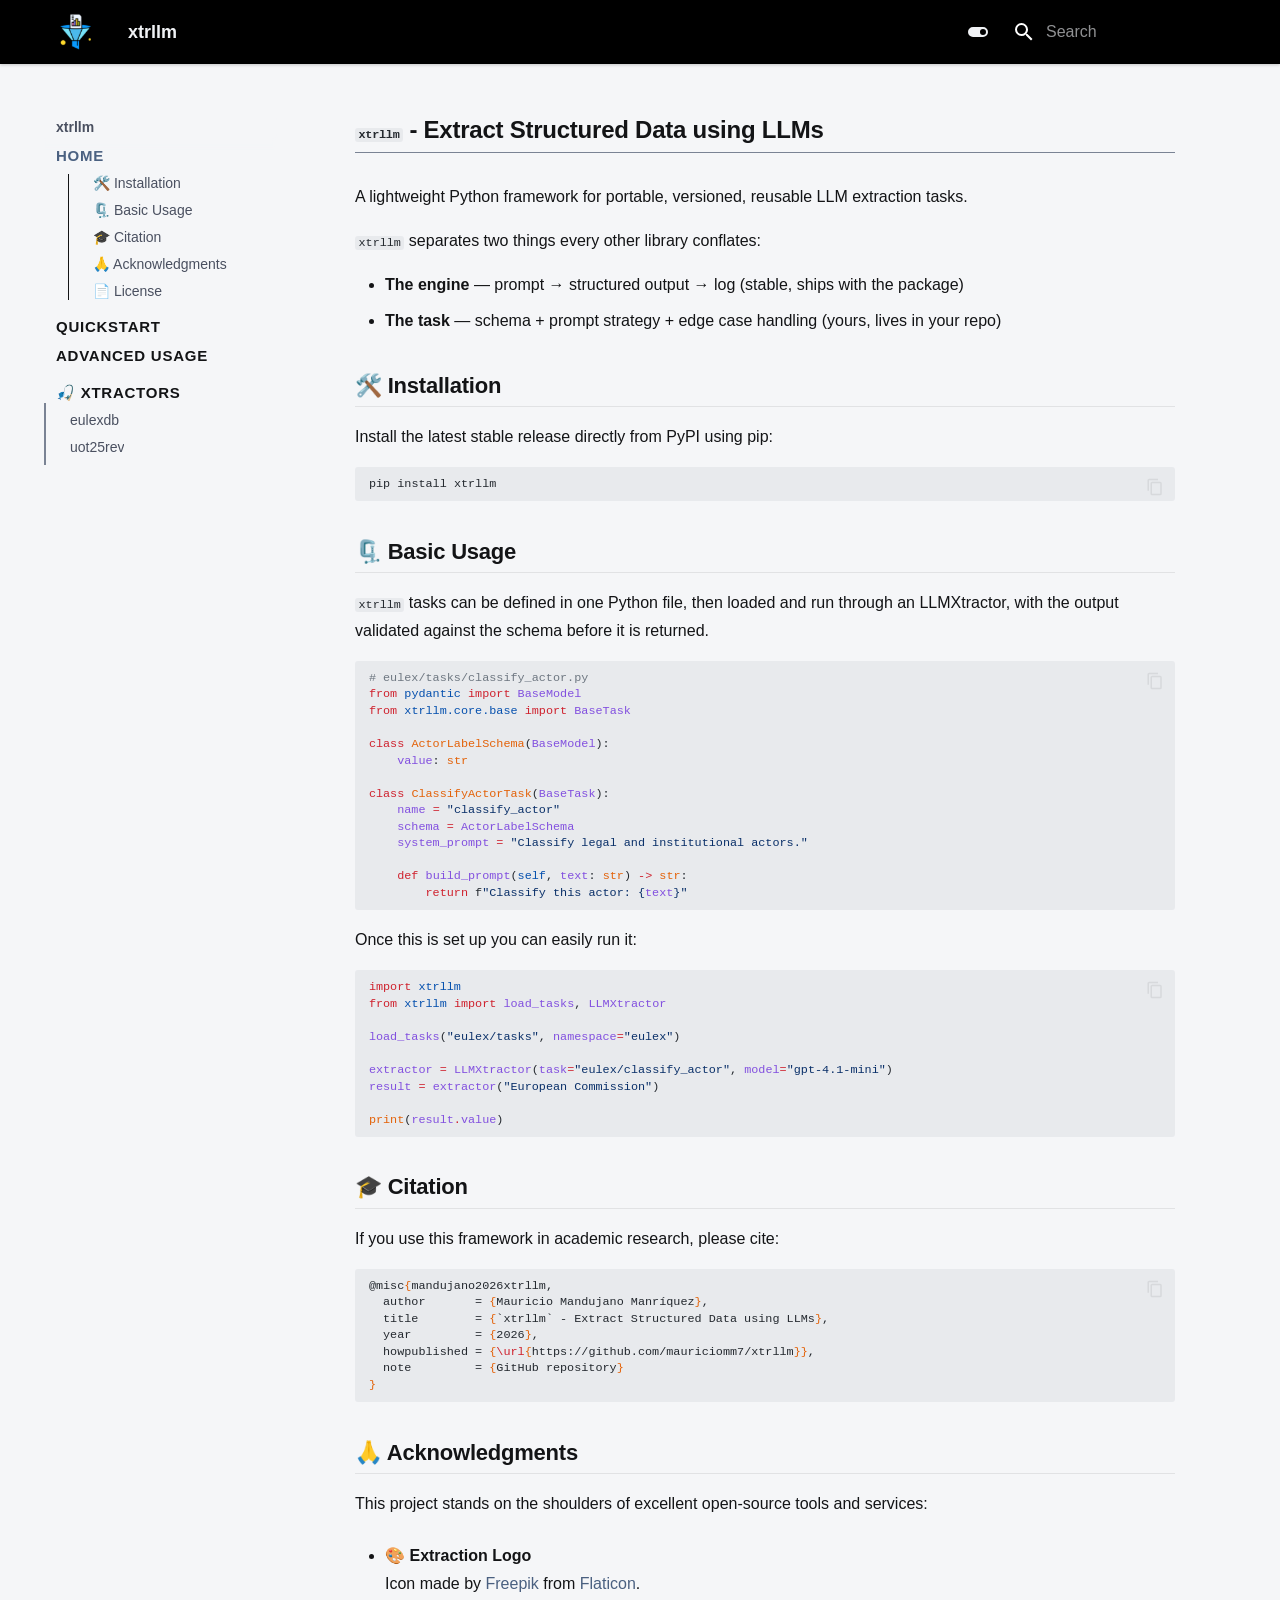
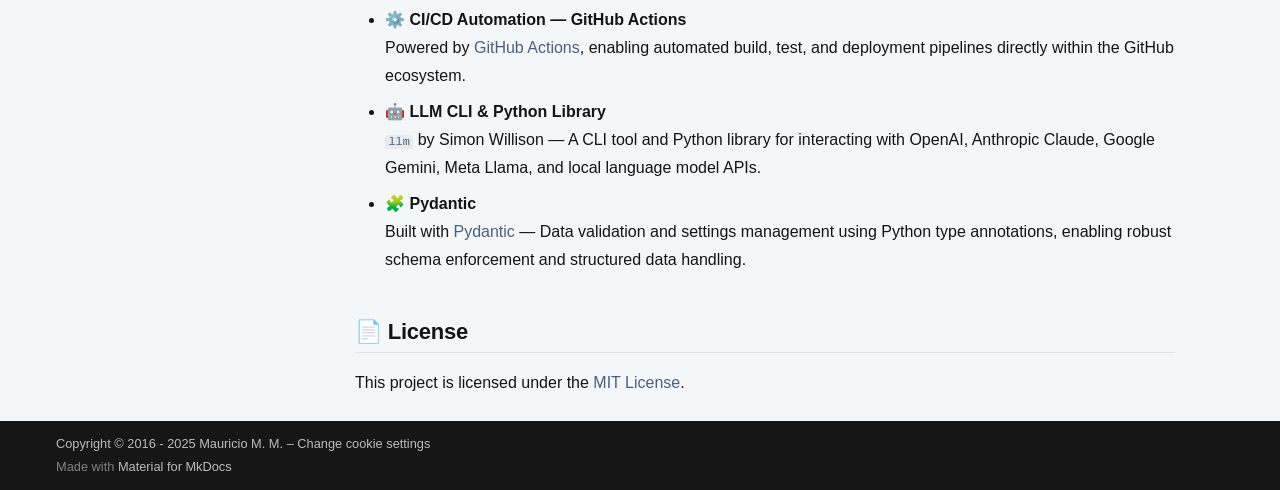
==== commit e7e3e1a7: "Deployed 40b0f41 with MkDocs version: 1.6.1" ====
--- a/index.html
+++ b/index.html
@@ -13,11 +13,8 @@
         <link rel="next" href="quickstart/">
       
       
-        
-      
-      
       <link rel="icon" href="assets/logo.ico">
-      <meta name="generator" content="mkdocs-1.6.1, mkdocs-material-9.7.6">
+      <meta name="generator" content="mkdocs-1.6.1, mkdocs-material-9.6.23">
     
     
       
@@ -25,10 +22,10 @@
       
     
     
-      <link rel="stylesheet" href="assets/stylesheets/main.484c7ddc.min.css">
-      
-        
-        <link rel="stylesheet" href="assets/stylesheets/palette.ab4e12ef.min.css">
+      <link rel="stylesheet" href="assets/stylesheets/main.84d31ad4.min.css">
+      
+        
+        <link rel="stylesheet" href="assets/stylesheets/palette.06af60db.min.css">
       
       
 
@@ -55,6 +52,7 @@
     
       
 
+    
     
     
   </head>
@@ -250,14 +248,9 @@
   
   
   <span class="md-ellipsis">
-    
-  
     Home
-  
-
     
   </span>
-  
   
 
           <span class="md-nav__icon md-icon"></span>
@@ -268,14 +261,9 @@
   
   
   <span class="md-ellipsis">
-    
-  
     Home
-  
-
     
   </span>
-  
   
 
       </a>
@@ -298,9 +286,7 @@
         <li class="md-nav__item">
   <a href="#installation" class="md-nav__link">
     <span class="md-ellipsis">
-      
-        🛠️ Installation
-      
+      🛠️ Installation
     </span>
   </a>
   
@@ -309,9 +295,7 @@
         <li class="md-nav__item">
   <a href="#basic-usage" class="md-nav__link">
     <span class="md-ellipsis">
-      
-        🗜️ Basic Usage
-      
+      🗜️ Basic Usage
     </span>
   </a>
   
@@ -320,9 +304,7 @@
         <li class="md-nav__item">
   <a href="#citation" class="md-nav__link">
     <span class="md-ellipsis">
-      
-        🎓 Citation
-      
+      🎓 Citation
     </span>
   </a>
   
@@ -331,9 +313,7 @@
         <li class="md-nav__item">
   <a href="#acknowledgments" class="md-nav__link">
     <span class="md-ellipsis">
-      
-        🙏 Acknowledgments
-      
+      🙏 Acknowledgments
     </span>
   </a>
   
@@ -342,9 +322,7 @@
         <li class="md-nav__item">
   <a href="#license" class="md-nav__link">
     <span class="md-ellipsis">
-      
-        📄 License
-      
+      📄 License
     </span>
   </a>
   
@@ -370,14 +348,9 @@
   
   
   <span class="md-ellipsis">
-    
-  
     Quickstart
-  
-
     
   </span>
-  
   
 
       </a>
@@ -397,14 +370,9 @@
   
   
   <span class="md-ellipsis">
-    
-  
     Advanced Usage
-  
-
     
   </span>
-  
   
 
       </a>
@@ -448,14 +416,9 @@
   
   
   <span class="md-ellipsis">
-    
-  
     🎣 Xtractors
-  
-
     
   </span>
-  
   
 
             <span class="md-nav__icon md-icon"></span>
@@ -464,11 +427,7 @@
         <nav class="md-nav" data-md-level="1" aria-labelledby="__nav_4_label" aria-expanded="false">
           <label class="md-nav__title" for="__nav_4">
             <span class="md-nav__icon md-icon"></span>
-            
-  
-    🎣 Xtractors
-  
-
+            🎣 Xtractors
           </label>
           <ul class="md-nav__list" data-md-scrollfix>
             
@@ -484,14 +443,9 @@
   
   
   <span class="md-ellipsis">
-    
-  
     eulexdb
-  
-
     
   </span>
-  
   
 
       </a>
@@ -512,14 +466,9 @@
   
   
   <span class="md-ellipsis">
-    
-  
     uot25rev
-  
-
     
   </span>
-  
   
 
       </a>
@@ -545,7 +494,6 @@
           
           
             <div class="md-content" data-md-component="content">
-              
               <article class="md-content__inner md-typeset">
                 
                   
@@ -676,11 +624,10 @@
     
     
       
-      
-      <script id="__config" type="application/json">{"annotate": null, "base": ".", "features": ["content.code.copy", "navigation.instant", "navigation.sections", "navigation.expand", "navigation.left", "navigation.indexes", "toc.integrate", "search.suggest", "search.highlight"], "search": "assets/javascripts/workers/search.2c215733.min.js", "tags": null, "translations": {"clipboard.copied": "Copied to clipboard", "clipboard.copy": "Copy to clipboard", "search.result.more.one": "1 more on this page", "search.result.more.other": "# more on this page", "search.result.none": "No matching documents", "search.result.one": "1 matching document", "search.result.other": "# matching documents", "search.result.placeholder": "Type to start searching", "search.result.term.missing": "Missing", "select.version": "Select version"}, "version": null}</script>
-    
-    
-      <script src="assets/javascripts/bundle.79ae519e.min.js"></script>
+      <script id="__config" type="application/json">{"base": ".", "features": ["content.code.copy", "navigation.instant", "navigation.sections", "navigation.expand", "navigation.left", "navigation.indexes", "toc.integrate", "search.suggest", "search.highlight"], "search": "assets/javascripts/workers/search.973d3a69.min.js", "tags": null, "translations": {"clipboard.copied": "Copied to clipboard", "clipboard.copy": "Copy to clipboard", "search.result.more.one": "1 more on this page", "search.result.more.other": "# more on this page", "search.result.none": "No matching documents", "search.result.one": "1 matching document", "search.result.other": "# matching documents", "search.result.placeholder": "Type to start searching", "search.result.term.missing": "Missing", "select.version": "Select version"}, "version": null}</script>
+    
+    
+      <script src="assets/javascripts/bundle.f55a23d4.min.js"></script>
       
     
   </body>
--- a/assets/stylesheets/main.84d31ad4.min.css
+++ b/assets/stylesheets/main.84d31ad4.min.css
@@ -0,0 +1 @@
+@charset "UTF-8";html{-webkit-text-size-adjust:none;-moz-text-size-adjust:none;text-size-adjust:none;box-sizing:border-box}*,:after,:before{box-sizing:inherit}@media (prefers-reduced-motion){*,:after,:before{transition:none!important}}body{margin:0}a,button,input,label{-webkit-tap-highlight-color:transparent}a{color:inherit;text-decoration:none}hr{border:0;box-sizing:initial;display:block;height:.05rem;overflow:visible;padding:0}small{font-size:80%}sub,sup{line-height:1em}img{border-style:none}table{border-collapse:initial;border-spacing:0}td,th{font-weight:400;vertical-align:top}button{background:#0000;border:0;font-family:inherit;font-size:inherit;margin:0;padding:0}input{border:0;outline:none}:root{--md-primary-fg-color:#4051b5;--md-primary-fg-color--light:#5d6cc0;--md-primary-fg-color--dark:#303fa1;--md-primary-bg-color:#fff;--md-primary-bg-color--light:#ffffffb3;--md-accent-fg-color:#526cfe;--md-accent-fg-color--transparent:#526cfe1a;--md-accent-bg-color:#fff;--md-accent-bg-color--light:#ffffffb3}[data-md-color-scheme=default]{color-scheme:light}[data-md-color-scheme=default] img[src$="#gh-dark-mode-only"],[data-md-color-scheme=default] img[src$="#only-dark"]{display:none}:root,[data-md-color-scheme=default]{--md-hue:225deg;--md-default-fg-color:#000000de;--md-default-fg-color--light:#0000008a;--md-default-fg-color--lighter:#00000052;--md-default-fg-color--lightest:#00000012;--md-default-bg-color:#fff;--md-default-bg-color--light:#ffffffb3;--md-default-bg-color--lighter:#ffffff4d;--md-default-bg-color--lightest:#ffffff1f;--md-code-fg-color:#36464e;--md-code-bg-color:#f5f5f5;--md-code-hl-color:#4287ff;--md-code-hl-color--light:#4287ff1a;--md-code-hl-number-color:#d52a2a;--md-code-hl-special-color:#db1457;--md-code-hl-function-color:#a846b9;--md-code-hl-constant-color:#6e59d9;--md-code-hl-keyword-color:#3f6ec6;--md-code-hl-string-color:#1c7d4d;--md-code-hl-name-color:var(--md-code-fg-color);--md-code-hl-operator-color:var(--md-default-fg-color--light);--md-code-hl-punctuation-color:var(--md-default-fg-color--light);--md-code-hl-comment-color:var(--md-default-fg-color--light);--md-code-hl-generic-color:var(--md-default-fg-color--light);--md-code-hl-variable-color:var(--md-default-fg-color--light);--md-typeset-color:var(--md-default-fg-color);--md-typeset-a-color:var(--md-primary-fg-color);--md-typeset-del-color:#f5503d26;--md-typeset-ins-color:#0bd57026;--md-typeset-kbd-color:#fafafa;--md-typeset-kbd-accent-color:#fff;--md-typeset-kbd-border-color:#b8b8b8;--md-typeset-mark-color:#ffff0080;--md-typeset-table-color:#0000001f;--md-typeset-table-color--light:rgba(0,0,0,.035);--md-admonition-fg-color:var(--md-default-fg-color);--md-admonition-bg-color:var(--md-default-bg-color);--md-warning-fg-color:#000000de;--md-warning-bg-color:#ff9;--md-footer-fg-color:#fff;--md-footer-fg-color--light:#ffffffb3;--md-footer-fg-color--lighter:#ffffff73;--md-footer-bg-color:#000000de;--md-footer-bg-color--dark:#00000052;--md-shadow-z1:0 0.2rem 0.5rem #0000000d,0 0 0.05rem #0000001a;--md-shadow-z2:0 0.2rem 0.5rem #0000001a,0 0 0.05rem #00000040;--md-shadow-z3:0 0.2rem 0.5rem #0003,0 0 0.05rem #00000059}.md-icon svg{fill:currentcolor;display:block;height:1.2rem;width:1.2rem}body{-webkit-font-smoothing:antialiased;-moz-osx-font-smoothing:grayscale;--md-text-font-family:var(--md-text-font,_),-apple-system,BlinkMacSystemFont,Helvetica,Arial,sans-serif;--md-code-font-family:var(--md-code-font,_),SFMono-Regular,Consolas,Menlo,monospace}aside,body,input{font-feature-settings:"kern","liga";color:var(--md-typeset-color);font-family:var(--md-text-font-family)}code,kbd,pre{font-feature-settings:"kern";font-family:var(--md-code-font-family)}:root{--md-typeset-table-sort-icon:url('data:image/svg+xml;charset=utf-8,<svg xmlns="http://www.w3.org/2000/svg" viewBox="0 0 24 24"><path d="m18 21-4-4h3V7h-3l4-4 4 4h-3v10h3M2 19v-2h10v2M2 13v-2h7v2M2 7V5h4v2z"/></svg>');--md-typeset-table-sort-icon--asc:url('data:image/svg+xml;charset=utf-8,<svg xmlns="http://www.w3.org/2000/svg" viewBox="0 0 24 24"><path d="M19 17h3l-4 4-4-4h3V3h2M2 17h10v2H2M6 5v2H2V5m0 6h7v2H2z"/></svg>');--md-typeset-table-sort-icon--desc:url('data:image/svg+xml;charset=utf-8,<svg xmlns="http://www.w3.org/2000/svg" viewBox="0 0 24 24"><path d="M19 7h3l-4-4-4 4h3v14h2M2 17h10v2H2M6 5v2H2V5m0 6h7v2H2z"/></svg>')}.md-typeset{-webkit-print-color-adjust:exact;color-adjust:exact;font-size:.8rem;line-height:1.6;overflow-wrap:break-word}@media print{.md-typeset{font-size:.68rem}}.md-typeset blockquote,.md-typeset dl,.md-typeset figure,.md-typeset ol,.md-typeset pre,.md-typeset ul{margin-bottom:1em;margin-top:1em}.md-typeset h1{color:var(--md-default-fg-color--light);font-size:2em;line-height:1.3;margin:0 0 1.25em}.md-typeset h1,.md-typeset h2{font-weight:300;letter-spacing:-.01em}.md-typeset h2{font-size:1.5625em;line-height:1.4;margin:1.6em 0 .64em}.md-typeset h3{font-size:1.25em;font-weight:400;letter-spacing:-.01em;line-height:1.5;margin:1.6em 0 .8em}.md-typeset h2+h3{margin-top:.8em}.md-typeset h4{font-weight:700;letter-spacing:-.01em;margin:1em 0}.md-typeset h5,.md-typeset h6{color:var(--md-default-fg-color--light);font-size:.8em;font-weight:700;letter-spacing:-.01em;margin:1.25em 0}.md-typeset h5{text-transform:uppercase}.md-typeset h5 code{text-transform:none}.md-typeset hr{border-bottom:.05rem solid var(--md-default-fg-color--lightest);display:flow-root;margin:1.5em 0}.md-typeset a{color:var(--md-typeset-a-color);word-break:break-word}.md-typeset a,.md-typeset a:before{transition:color 125ms}.md-typeset a:focus,.md-typeset a:hover{color:var(--md-accent-fg-color)}.md-typeset a:focus code,.md-typeset a:hover code{background-color:var(--md-accent-fg-color--transparent)}.md-typeset a code{color:currentcolor;transition:background-color 125ms}.md-typeset a.focus-visible{outline-color:var(--md-accent-fg-color);outline-offset:.2rem}.md-typeset code,.md-typeset kbd,.md-typeset pre{color:var(--md-code-fg-color);direction:ltr;font-variant-ligatures:none}@media print{.md-typeset code,.md-typeset kbd,.md-typeset pre{white-space:pre-wrap}}.md-typeset code{background-color:var(--md-code-bg-color);border-radius:.1rem;-webkit-box-decoration-break:clone;box-decoration-break:clone;font-size:.85em;padding:0 .2941176471em;word-break:break-word}.md-typeset code:not(.focus-visible){-webkit-tap-highlight-color:transparent;outline:none}.md-typeset pre{display:flow-root;line-height:1.4;position:relative}.md-typeset pre>code{-webkit-box-decoration-break:slice;box-decoration-break:slice;box-shadow:none;display:block;margin:0;outline-color:var(--md-accent-fg-color);overflow:auto;padding:.7720588235em 1.1764705882em;scrollbar-color:var(--md-default-fg-color--lighter) #0000;scrollbar-width:thin;touch-action:auto;word-break:normal}.md-typeset pre>code:hover{scrollbar-color:var(--md-accent-fg-color) #0000}.md-typeset pre>code::-webkit-scrollbar{height:.2rem;width:.2rem}.md-typeset pre>code::-webkit-scrollbar-thumb{background-color:var(--md-default-fg-color--lighter)}.md-typeset pre>code::-webkit-scrollbar-thumb:hover{background-color:var(--md-accent-fg-color)}.md-typeset kbd{background-color:var(--md-typeset-kbd-color);border-radius:.1rem;box-shadow:0 .1rem 0 .05rem var(--md-typeset-kbd-border-color),0 .1rem 0 var(--md-typeset-kbd-border-color),0 -.1rem .2rem var(--md-typeset-kbd-accent-color) inset;color:var(--md-default-fg-color);display:inline-block;font-size:.75em;padding:0 .6666666667em;vertical-align:text-top;word-break:break-word}.md-typeset mark{background-color:var(--md-typeset-mark-color);-webkit-box-decoration-break:clone;box-decoration-break:clone;color:inherit;word-break:break-word}.md-typeset abbr{border-bottom:.05rem dotted var(--md-default-fg-color--light);cursor:help;text-decoration:none}.md-typeset small{opacity:.75}[dir=ltr] .md-typeset sub,[dir=ltr] .md-typeset sup{margin-left:.078125em}[dir=rtl] .md-typeset sub,[dir=rtl] .md-typeset sup{margin-right:.078125em}[dir=ltr] .md-typeset blockquote{padding-left:.6rem}[dir=rtl] .md-typeset blockquote{padding-right:.6rem}[dir=ltr] .md-typeset blockquote{border-left:.2rem solid var(--md-default-fg-color--lighter)}[dir=rtl] .md-typeset blockquote{border-right:.2rem solid var(--md-default-fg-color--lighter)}.md-typeset blockquote{color:var(--md-default-fg-color--light);margin-left:0;margin-right:0}.md-typeset ul{list-style-type:disc}.md-typeset ul[type]{list-style-type:revert-layer}[dir=ltr] .md-typeset ol,[dir=ltr] .md-typeset ul{margin-left:.625em}[dir=rtl] .md-typeset ol,[dir=rtl] .md-typeset ul{margin-right:.625em}.md-typeset ol,.md-typeset ul{padding:0}.md-typeset ol:not([hidden]),.md-typeset ul:not([hidden]){display:flow-root}.md-typeset ol ol,.md-typeset ul ol{list-style-type:lower-alpha}.md-typeset ol ol ol,.md-typeset ul ol ol{list-style-type:lower-roman}.md-typeset ol ol ol ol,.md-typeset ul ol ol ol{list-style-type:upper-alpha}.md-typeset ol ol ol ol ol,.md-typeset ul ol ol ol ol{list-style-type:upper-roman}.md-typeset ol[type],.md-typeset ul[type]{list-style-type:revert-layer}[dir=ltr] .md-typeset ol li,[dir=ltr] .md-typeset ul li{margin-left:1.25em}[dir=rtl] .md-typeset ol li,[dir=rtl] .md-typeset ul li{margin-right:1.25em}.md-typeset ol li,.md-typeset ul li{margin-bottom:.5em}.md-typeset ol li blockquote,.md-typeset ol li p,.md-typeset ul li blockquote,.md-typeset ul li p{margin:.5em 0}.md-typeset ol li:last-child,.md-typeset ul li:last-child{margin-bottom:0}[dir=ltr] .md-typeset ol li ol,[dir=ltr] .md-typeset ol li ul,[dir=ltr] .md-typeset ul li ol,[dir=ltr] .md-typeset ul li ul{margin-left:.625em}[dir=rtl] .md-typeset ol li ol,[dir=rtl] .md-typeset ol li ul,[dir=rtl] .md-typeset ul li ol,[dir=rtl] .md-typeset ul li ul{margin-right:.625em}.md-typeset ol li ol,.md-typeset ol li ul,.md-typeset ul li ol,.md-typeset ul li ul{margin-bottom:.5em;margin-top:.5em}[dir=ltr] .md-typeset dd{margin-left:1.875em}[dir=rtl] .md-typeset dd{margin-right:1.875em}.md-typeset dd{margin-bottom:1.5em;margin-top:1em}.md-typeset img,.md-typeset svg,.md-typeset video{height:auto;max-width:100%}.md-typeset img[align=left]{margin:1em 1em 1em 0}.md-typeset img[align=right]{margin:1em 0 1em 1em}.md-typeset img[align]:only-child{margin-top:0}.md-typeset figure{display:flow-root;margin:1em auto;max-width:100%;text-align:center;width:fit-content}.md-typeset figure img{display:block;margin:0 auto}.md-typeset figcaption{font-style:italic;margin:1em auto;max-width:24rem}.md-typeset iframe{max-width:100%}.md-typeset table:not([class]){background-color:var(--md-default-bg-color);border:.05rem solid var(--md-typeset-table-color);border-radius:.1rem;display:inline-block;font-size:.64rem;max-width:100%;overflow:auto;touch-action:auto}@media print{.md-typeset table:not([class]){display:table}}.md-typeset table:not([class])+*{margin-top:1.5em}.md-typeset table:not([class]) td>:first-child,.md-typeset table:not([class]) th>:first-child{margin-top:0}.md-typeset table:not([class]) td>:last-child,.md-typeset table:not([class]) th>:last-child{margin-bottom:0}.md-typeset table:not([class]) td:not([align]),.md-typeset table:not([class]) th:not([align]){text-align:left}[dir=rtl] .md-typeset table:not([class]) td:not([align]),[dir=rtl] .md-typeset table:not([class]) th:not([align]){text-align:right}.md-typeset table:not([class]) th{font-weight:700;min-width:5rem;padding:.9375em 1.25em;vertical-align:top}.md-typeset table:not([class]) td{border-top:.05rem solid var(--md-typeset-table-color);padding:.9375em 1.25em;vertical-align:top}.md-typeset table:not([class]) tbody tr{transition:background-color 125ms}.md-typeset table:not([class]) tbody tr:hover{background-color:var(--md-typeset-table-color--light);box-shadow:0 .05rem 0 var(--md-default-bg-color) inset}.md-typeset table:not([class]) a{word-break:normal}.md-typeset table th[role=columnheader]{cursor:pointer}[dir=ltr] .md-typeset table th[role=columnheader]:after{margin-left:.5em}[dir=rtl] .md-typeset table th[role=columnheader]:after{margin-right:.5em}.md-typeset table th[role=columnheader]:after{content:"";display:inline-block;height:1.2em;-webkit-mask-image:var(--md-typeset-table-sort-icon);mask-image:var(--md-typeset-table-sort-icon);-webkit-mask-repeat:no-repeat;mask-repeat:no-repeat;-webkit-mask-size:contain;mask-size:contain;transition:background-color 125ms;vertical-align:text-bottom;width:1.2em}.md-typeset table th[role=columnheader]:hover:after{background-color:var(--md-default-fg-color--lighter)}.md-typeset table th[role=columnheader][aria-sort=ascending]:after{background-color:var(--md-default-fg-color--light);-webkit-mask-image:var(--md-typeset-table-sort-icon--asc);mask-image:var(--md-typeset-table-sort-icon--asc)}.md-typeset table th[role=columnheader][aria-sort=descending]:after{background-color:var(--md-default-fg-color--light);-webkit-mask-image:var(--md-typeset-table-sort-icon--desc);mask-image:var(--md-typeset-table-sort-icon--desc)}.md-typeset__scrollwrap{margin:1em -.8rem;overflow-x:auto;touch-action:auto}.md-typeset__table{display:inline-block;margin-bottom:.5em;padding:0 .8rem}@media print{.md-typeset__table{display:block}}html .md-typeset__table table{display:table;margin:0;overflow:hidden;width:100%}@media screen and (max-width:44.984375em){.md-content__inner>pre{margin:1em -.8rem}.md-content__inner>pre code{border-radius:0}}.md-typeset .md-author{border-radius:100%;display:block;flex-shrink:0;height:1.6rem;overflow:hidden;position:relative;transition:color 125ms,transform 125ms;width:1.6rem}.md-typeset .md-author img{display:block}.md-typeset .md-author--more{background:var(--md-default-fg-color--lightest);color:var(--md-default-fg-color--lighter);font-size:.6rem;font-weight:700;line-height:1.6rem;text-align:center}.md-typeset .md-author--long{height:2.4rem;width:2.4rem}.md-typeset a.md-author{transform:scale(1)}.md-typeset a.md-author img{border-radius:100%;filter:grayscale(100%) opacity(75%);transition:filter 125ms}.md-typeset a.md-author:focus,.md-typeset a.md-author:hover{transform:scale(1.1);z-index:1}.md-typeset a.md-author:focus img,.md-typeset a.md-author:hover img{filter:grayscale(0)}.md-banner{background-color:var(--md-footer-bg-color);color:var(--md-footer-fg-color);overflow:auto}@media print{.md-banner{display:none}}.md-banner--warning{background-color:var(--md-warning-bg-color);color:var(--md-warning-fg-color)}.md-banner__inner{font-size:.7rem;margin:.6rem auto;padding:0 .8rem}[dir=ltr] .md-banner__button{float:right}[dir=rtl] .md-banner__button{float:left}.md-banner__button{color:inherit;cursor:pointer;transition:opacity .25s}.no-js .md-banner__button{display:none}.md-banner__button:hover{opacity:.7}html{font-size:125%;height:100%;overflow-x:hidden}@media screen and (min-width:100em){html{font-size:137.5%}}@media screen and (min-width:125em){html{font-size:150%}}body{background-color:var(--md-default-bg-color);display:flex;flex-direction:column;font-size:.5rem;min-height:100%;position:relative;width:100%}@media print{body{display:block}}@media screen and (max-width:59.984375em){body[data-md-scrolllock]{position:fixed}}.md-grid{margin-left:auto;margin-right:auto;max-width:61rem}.md-container{display:flex;flex-direction:column;flex-grow:1}@media print{.md-container{display:block}}.md-main{flex-grow:1}.md-main__inner{display:flex;height:100%;margin-top:1.5rem}.md-ellipsis{overflow:hidden;text-overflow:ellipsis}.md-toggle{display:none}.md-option{height:0;opacity:0;position:absolute;width:0}.md-option:checked+label:not([hidden]){display:block}.md-option.focus-visible+label{outline-color:var(--md-accent-fg-color);outline-style:auto}.md-skip{background-color:var(--md-default-fg-color);border-radius:.1rem;color:var(--md-default-bg-color);font-size:.64rem;margin:.5rem;opacity:0;outline-color:var(--md-accent-fg-color);padding:.3rem .5rem;position:fixed;transform:translateY(.4rem);z-index:-1}.md-skip:focus{opacity:1;transform:translateY(0);transition:transform .25s cubic-bezier(.4,0,.2,1),opacity 175ms 75ms;z-index:10}@page{margin:25mm}:root{--md-clipboard-icon:url('data:image/svg+xml;charset=utf-8,<svg xmlns="http://www.w3.org/2000/svg" viewBox="0 0 24 24"><path d="M19 21H8V7h11m0-2H8a2 2 0 0 0-2 2v14a2 2 0 0 0 2 2h11a2 2 0 0 0 2-2V7a2 2 0 0 0-2-2m-3-4H4a2 2 0 0 0-2 2v14h2V3h12z"/></svg>')}.md-clipboard{border-radius:.1rem;color:var(--md-default-fg-color--lightest);cursor:pointer;height:1.5em;outline-color:var(--md-accent-fg-color);outline-offset:.1rem;position:absolute;right:.5em;top:.5em;transition:color .25s;width:1.5em;z-index:1}@media print{.md-clipboard{display:none}}.md-clipboard:not(.focus-visible){-webkit-tap-highlight-color:transparent;outline:none}:hover>.md-clipboard{color:var(--md-default-fg-color--light)}.md-clipboard:focus,.md-clipboard:hover{color:var(--md-accent-fg-color)}.md-clipboard:after{background-color:currentcolor;content:"";display:block;height:1.125em;margin:0 auto;-webkit-mask-image:var(--md-clipboard-icon);mask-image:var(--md-clipboard-icon);-webkit-mask-position:center;mask-position:center;-webkit-mask-repeat:no-repeat;mask-repeat:no-repeat;-webkit-mask-size:contain;mask-size:contain;width:1.125em}.md-clipboard--inline{cursor:pointer}.md-clipboard--inline code{transition:color .25s,background-color .25s}.md-clipboard--inline:focus code,.md-clipboard--inline:hover code{background-color:var(--md-accent-fg-color--transparent);color:var(--md-accent-fg-color)}.md-typeset .md-code__content{display:grid}@keyframes consent{0%{opacity:0;transform:translateY(100%)}to{opacity:1;transform:translateY(0)}}@keyframes overlay{0%{opacity:0}to{opacity:1}}.md-consent__overlay{animation:overlay .25s both;-webkit-backdrop-filter:blur(.1rem);backdrop-filter:blur(.1rem);background-color:#0000008a;height:100%;opacity:1;position:fixed;top:0;width:100%;z-index:5}.md-consent__inner{animation:consent .5s cubic-bezier(.1,.7,.1,1) both;background-color:var(--md-default-bg-color);border:0;border-radius:.1rem;bottom:0;box-shadow:0 0 .2rem #0000001a,0 .2rem .4rem #0003;max-height:100%;overflow:auto;padding:0;position:fixed;width:100%;z-index:5}.md-consent__form{padding:.8rem}.md-consent__settings{display:none;margin:1em 0}input:checked+.md-consent__settings{display:block}.md-consent__controls{margin-bottom:.8rem}.md-typeset .md-consent__controls .md-button{display:inline}@media screen and (max-width:44.984375em){.md-typeset .md-consent__controls .md-button{display:block;margin-top:.4rem;text-align:center;width:100%}}.md-consent label{cursor:pointer}.md-content{flex-grow:1;min-width:0}.md-content__inner{margin:0 .8rem 1.2rem;padding-top:.6rem}@media screen and (min-width:76.25em){[dir=ltr] .md-sidebar--primary:not([hidden])~.md-content>.md-content__inner{margin-left:1.2rem}[dir=ltr] .md-sidebar--secondary:not([hidden])~.md-content>.md-content__inner,[dir=rtl] .md-sidebar--primary:not([hidden])~.md-content>.md-content__inner{margin-right:1.2rem}[dir=rtl] .md-sidebar--secondary:not([hidden])~.md-content>.md-content__inner{margin-left:1.2rem}}.md-content__inner:before{content:"";display:block;height:.4rem}.md-content__inner>:last-child{margin-bottom:0}[dir=ltr] .md-content__button{float:right}[dir=rtl] .md-content__button{float:left}[dir=ltr] .md-content__button{margin-left:.4rem}[dir=rtl] .md-content__button{margin-right:.4rem}.md-content__button{margin:.4rem 0;padding:0}@media print{.md-content__button{display:none}}.md-typeset .md-content__button{color:var(--md-default-fg-color--lighter)}.md-content__button svg{display:inline;vertical-align:top}[dir=rtl] .md-content__button svg{transform:scaleX(-1)}[dir=ltr] .md-dialog{right:.8rem}[dir=rtl] .md-dialog{left:.8rem}.md-dialog{background-color:var(--md-default-fg-color);border-radius:.1rem;bottom:.8rem;box-shadow:var(--md-shadow-z3);min-width:11.1rem;opacity:0;padding:.4rem .6rem;pointer-events:none;position:fixed;transform:translateY(100%);transition:transform 0ms .4s,opacity .4s;z-index:4}@media print{.md-dialog{display:none}}.md-dialog--active{opacity:1;pointer-events:auto;transform:translateY(0);transition:transform .4s cubic-bezier(.075,.85,.175,1),opacity .4s}.md-dialog__inner{color:var(--md-default-bg-color);font-size:.7rem}.md-feedback{margin:2em 0 1em;text-align:center}.md-feedback fieldset{border:none;margin:0;padding:0}.md-feedback__title{font-weight:700;margin:1em auto}.md-feedback__inner{position:relative}.md-feedback__list{display:flex;flex-wrap:wrap;place-content:baseline center;position:relative}.md-feedback__list:hover .md-icon:not(:disabled){color:var(--md-default-fg-color--lighter)}:disabled .md-feedback__list{min-height:1.8rem}.md-feedback__icon{color:var(--md-default-fg-color--light);cursor:pointer;flex-shrink:0;margin:0 .1rem;transition:color 125ms}.md-feedback__icon:not(:disabled).md-icon:hover{color:var(--md-accent-fg-color)}.md-feedback__icon:disabled{color:var(--md-default-fg-color--lightest);pointer-events:none}.md-feedback__note{opacity:0;position:relative;transform:translateY(.4rem);transition:transform .4s cubic-bezier(.1,.7,.1,1),opacity .15s}.md-feedback__note>*{margin:0 auto;max-width:16rem}:disabled .md-feedback__note{opacity:1;transform:translateY(0)}@media print{.md-feedback{display:none}}.md-footer{background-color:var(--md-footer-bg-color);color:var(--md-footer-fg-color)}@media print{.md-footer{display:none}}.md-footer__inner{justify-content:space-between;overflow:auto;padding:.2rem}.md-footer__inner:not([hidden]){display:flex}.md-footer__link{align-items:end;display:flex;flex-grow:0.01;margin-bottom:.4rem;margin-top:1rem;max-width:100%;outline-color:var(--md-accent-fg-color);overflow:hidden;transition:opacity .25s}.md-footer__link:focus,.md-footer__link:hover{opacity:.7}[dir=rtl] .md-footer__link svg{transform:scaleX(-1)}@media screen and (max-width:44.984375em){.md-footer__link--prev{flex-shrink:0}.md-footer__link--prev .md-footer__title{display:none}}[dir=ltr] .md-footer__link--next{margin-left:auto}[dir=rtl] .md-footer__link--next{margin-right:auto}.md-footer__link--next{text-align:right}[dir=rtl] .md-footer__link--next{text-align:left}.md-footer__title{flex-grow:1;font-size:.9rem;margin-bottom:.7rem;max-width:calc(100% - 2.4rem);padding:0 1rem;white-space:nowrap}.md-footer__button{margin:.2rem;padding:.4rem}.md-footer__direction{font-size:.64rem;opacity:.7}.md-footer-meta{background-color:var(--md-footer-bg-color--dark)}.md-footer-meta__inner{display:flex;flex-wrap:wrap;justify-content:space-between;padding:.2rem}html .md-footer-meta.md-typeset a{color:var(--md-footer-fg-color--light)}html .md-footer-meta.md-typeset a:focus,html .md-footer-meta.md-typeset a:hover{color:var(--md-footer-fg-color)}.md-copyright{color:var(--md-footer-fg-color--lighter);font-size:.64rem;margin:auto .6rem;padding:.4rem 0;width:100%}@media screen and (min-width:45em){.md-copyright{width:auto}}.md-copyright__highlight{color:var(--md-footer-fg-color--light)}.md-social{display:inline-flex;gap:.2rem;margin:0 .4rem;padding:.2rem 0 .6rem}@media screen and (min-width:45em){.md-social{padding:.6rem 0}}.md-social__link{display:inline-block;height:1.6rem;text-align:center;width:1.6rem}.md-social__link:before{line-height:1.9}.md-social__link svg{fill:currentcolor;max-height:.8rem;vertical-align:-25%}.md-typeset .md-button{border:.1rem solid;border-radius:.1rem;color:var(--md-primary-fg-color);cursor:pointer;display:inline-block;font-weight:700;padding:.625em 2em;transition:color 125ms,background-color 125ms,border-color 125ms}.md-typeset .md-button--primary{background-color:var(--md-primary-fg-color);border-color:var(--md-primary-fg-color);color:var(--md-primary-bg-color)}.md-typeset .md-button:focus,.md-typeset .md-button:hover{background-color:var(--md-accent-fg-color);border-color:var(--md-accent-fg-color);color:var(--md-accent-bg-color)}[dir=ltr] .md-typeset .md-input{border-top-left-radius:.1rem}[dir=ltr] .md-typeset .md-input,[dir=rtl] .md-typeset .md-input{border-top-right-radius:.1rem}[dir=rtl] .md-typeset .md-input{border-top-left-radius:.1rem}.md-typeset .md-input{border-bottom:.1rem solid var(--md-default-fg-color--lighter);box-shadow:var(--md-shadow-z1);font-size:.8rem;height:1.8rem;padding:0 .6rem;transition:border .25s,box-shadow .25s}.md-typeset .md-input:focus,.md-typeset .md-input:hover{border-bottom-color:var(--md-accent-fg-color);box-shadow:var(--md-shadow-z2)}.md-typeset .md-input--stretch{width:100%}.md-header{background-color:var(--md-primary-fg-color);box-shadow:0 0 .2rem #0000,0 .2rem .4rem #0000;color:var(--md-primary-bg-color);display:block;left:0;position:sticky;right:0;top:0;z-index:4}@media print{.md-header{display:none}}.md-header[hidden]{transform:translateY(-100%);transition:transform .25s cubic-bezier(.8,0,.6,1),box-shadow .25s}.md-header--shadow{box-shadow:0 0 .2rem #0000001a,0 .2rem .4rem #0003;transition:transform .25s cubic-bezier(.1,.7,.1,1),box-shadow .25s}.md-header__inner{align-items:center;display:flex;padding:0 .2rem}.md-header__button{color:currentcolor;cursor:pointer;margin:.2rem;outline-color:var(--md-accent-fg-color);padding:.4rem;position:relative;transition:opacity .25s;vertical-align:middle;z-index:1}.md-header__button:hover{opacity:.7}.md-header__button:not([hidden]){display:inline-block}.md-header__button:not(.focus-visible){-webkit-tap-highlight-color:transparent;outline:none}.md-header__button.md-logo{margin:.2rem;padding:.4rem}@media screen and (max-width:76.234375em){.md-header__button.md-logo{display:none}}.md-header__button.md-logo img,.md-header__button.md-logo svg{fill:currentcolor;display:block;height:1.2rem;width:auto}@media screen and (min-width:60em){.md-header__button[for=__search]{display:none}}.no-js .md-header__button[for=__search]{display:none}[dir=rtl] .md-header__button[for=__search] svg{transform:scaleX(-1)}@media screen and (min-width:76.25em){.md-header__button[for=__drawer]{display:none}}.md-header__topic{display:flex;max-width:100%;position:absolute;transition:transform .4s cubic-bezier(.1,.7,.1,1),opacity .15s;white-space:nowrap}.md-header__topic+.md-header__topic{opacity:0;pointer-events:none;transform:translateX(1.25rem);transition:transform .4s cubic-bezier(1,.7,.1,.1),opacity .15s;z-index:-1}[dir=rtl] .md-header__topic+.md-header__topic{transform:translateX(-1.25rem)}.md-header__topic:first-child{font-weight:700}[dir=ltr] .md-header__title{margin-left:1rem;margin-right:.4rem}[dir=rtl] .md-header__title{margin-left:.4rem;margin-right:1rem}.md-header__title{flex-grow:1;font-size:.9rem;height:2.4rem;line-height:2.4rem}.md-header__title--active .md-header__topic{opacity:0;pointer-events:none;transform:translateX(-1.25rem);transition:transform .4s cubic-bezier(1,.7,.1,.1),opacity .15s;z-index:-1}[dir=rtl] .md-header__title--active .md-header__topic{transform:translateX(1.25rem)}.md-header__title--active .md-header__topic+.md-header__topic{opacity:1;pointer-events:auto;transform:translateX(0);transition:transform .4s cubic-bezier(.1,.7,.1,1),opacity .15s;z-index:0}.md-header__title>.md-header__ellipsis{height:100%;position:relative;width:100%}.md-header__option{display:flex;flex-shrink:0;max-width:100%;transition:max-width 0ms .25s,opacity .25s .25s;white-space:nowrap}[data-md-toggle=search]:checked~.md-header .md-header__option{max-width:0;opacity:0;transition:max-width 0ms,opacity 0ms}.md-header__option>input{bottom:0}.md-header__source{display:none}@media screen and (min-width:60em){[dir=ltr] .md-header__source{margin-left:1rem}[dir=rtl] .md-header__source{margin-right:1rem}.md-header__source{display:block;max-width:11.7rem;width:11.7rem}}@media screen and (min-width:76.25em){[dir=ltr] .md-header__source{margin-left:1.4rem}[dir=rtl] .md-header__source{margin-right:1.4rem}}.md-meta{color:var(--md-default-fg-color--light);font-size:.7rem;line-height:1.3}.md-meta__list{display:inline-flex;flex-wrap:wrap;list-style:none;margin:0;padding:0}.md-meta__item:not(:last-child):after{content:"·";margin-left:.2rem;margin-right:.2rem}.md-meta__link{color:var(--md-typeset-a-color)}.md-meta__link:focus,.md-meta__link:hover{color:var(--md-accent-fg-color)}.md-draft{background-color:#ff1744;border-radius:.125em;color:#fff;display:inline-block;font-weight:700;padding-left:.5714285714em;padding-right:.5714285714em}:root{--md-nav-icon--prev:url('data:image/svg+xml;charset=utf-8,<svg xmlns="http://www.w3.org/2000/svg" viewBox="0 0 24 24"><path d="M20 11v2H8l5.5 5.5-1.42 1.42L4.16 12l7.92-7.92L13.5 5.5 8 11z"/></svg>');--md-nav-icon--next:url('data:image/svg+xml;charset=utf-8,<svg xmlns="http://www.w3.org/2000/svg" viewBox="0 0 24 24"><path d="M8.59 16.58 13.17 12 8.59 7.41 10 6l6 6-6 6z"/></svg>');--md-toc-icon:url('data:image/svg+xml;charset=utf-8,<svg xmlns="http://www.w3.org/2000/svg" viewBox="0 0 24 24"><path d="M3 9h14V7H3zm0 4h14v-2H3zm0 4h14v-2H3zm16 0h2v-2h-2zm0-10v2h2V7zm0 6h2v-2h-2z"/></svg>')}.md-nav{font-size:.7rem;line-height:1.3}.md-nav__title{color:var(--md-default-fg-color--light);display:block;font-weight:700;overflow:hidden;padding:0 .6rem;text-overflow:ellipsis}.md-nav__title .md-nav__button{display:none}.md-nav__title .md-nav__button img{height:100%;width:auto}.md-nav__title .md-nav__button.md-logo img,.md-nav__title .md-nav__button.md-logo svg{fill:currentcolor;display:block;height:2.4rem;max-width:100%;object-fit:contain;width:auto}.md-nav__list{list-style:none;margin:0;padding:0}.md-nav__link{align-items:flex-start;display:flex;gap:.4rem;margin-top:.625em;scroll-snap-align:start;transition:color 125ms}.md-nav__link--passed{color:var(--md-default-fg-color--light)}.md-nav__item .md-nav__link--active,.md-nav__item .md-nav__link--active code{color:var(--md-typeset-a-color)}.md-nav__link .md-ellipsis{position:relative}[dir=ltr] .md-nav__link .md-icon:last-child{margin-left:auto}[dir=rtl] .md-nav__link .md-icon:last-child{margin-right:auto}.md-nav__link svg{fill:currentcolor;flex-shrink:0;height:1.3em;position:relative}.md-nav__link[for]:focus,.md-nav__link[for]:hover,.md-nav__link[href]:focus,.md-nav__link[href]:hover{color:var(--md-accent-fg-color);cursor:pointer}.md-nav__link.focus-visible{outline-color:var(--md-accent-fg-color);outline-offset:.2rem}.md-nav--primary .md-nav__link[for=__toc]{display:none}.md-nav--primary .md-nav__link[for=__toc] .md-icon:after{background-color:currentcolor;display:block;height:100%;-webkit-mask-image:var(--md-toc-icon);mask-image:var(--md-toc-icon);width:100%}.md-nav--primary .md-nav__link[for=__toc]~.md-nav{display:none}.md-nav__container>.md-nav__link{margin-top:0}.md-nav__container>.md-nav__link:first-child{flex-grow:1;min-width:0}.md-nav__icon{flex-shrink:0}.md-nav__source{display:none}@media screen and (max-width:76.234375em){.md-nav--primary,.md-nav--primary .md-nav{background-color:var(--md-default-bg-color);display:flex;flex-direction:column;height:100%;left:0;position:absolute;right:0;top:0;z-index:1}.md-nav--primary .md-nav__item,.md-nav--primary .md-nav__title{font-size:.8rem;line-height:1.5}.md-nav--primary .md-nav__title{background-color:var(--md-default-fg-color--lightest);color:var(--md-default-fg-color--light);cursor:pointer;height:5.6rem;line-height:2.4rem;padding:3rem .8rem .2rem;position:relative;white-space:nowrap}[dir=ltr] .md-nav--primary .md-nav__title .md-nav__icon{left:.4rem}[dir=rtl] .md-nav--primary .md-nav__title .md-nav__icon{right:.4rem}.md-nav--primary .md-nav__title .md-nav__icon{display:block;height:1.2rem;margin:.2rem;position:absolute;top:.4rem;width:1.2rem}.md-nav--primary .md-nav__title .md-nav__icon:after{background-color:currentcolor;content:"";display:block;height:100%;-webkit-mask-image:var(--md-nav-icon--prev);mask-image:var(--md-nav-icon--prev);-webkit-mask-position:center;mask-position:center;-webkit-mask-repeat:no-repeat;mask-repeat:no-repeat;-webkit-mask-size:contain;mask-size:contain;width:100%}.md-nav--primary .md-nav__title~.md-nav__list{background-color:var(--md-default-bg-color);box-shadow:0 .05rem 0 var(--md-default-fg-color--lightest) inset;overflow-y:auto;scroll-snap-type:y mandatory;touch-action:pan-y}.md-nav--primary .md-nav__title~.md-nav__list>:first-child{border-top:0}.md-nav--primary .md-nav__title[for=__drawer]{background-color:var(--md-primary-fg-color);color:var(--md-primary-bg-color);font-weight:700}.md-nav--primary .md-nav__title .md-logo{display:block;left:.2rem;margin:.2rem;padding:.4rem;position:absolute;right:.2rem;top:.2rem}.md-nav--primary .md-nav__list{flex:1}.md-nav--primary .md-nav__item{border-top:.05rem solid var(--md-default-fg-color--lightest)}.md-nav--primary .md-nav__item--active>.md-nav__link{color:var(--md-typeset-a-color)}.md-nav--primary .md-nav__item--active>.md-nav__link:focus,.md-nav--primary .md-nav__item--active>.md-nav__link:hover{color:var(--md-accent-fg-color)}.md-nav--primary .md-nav__link{margin-top:0;padding:.6rem .8rem}.md-nav--primary .md-nav__link svg{margin-top:.1em}.md-nav--primary .md-nav__link>.md-nav__link{padding:0}[dir=ltr] .md-nav--primary .md-nav__link .md-nav__icon{margin-right:-.2rem}[dir=rtl] .md-nav--primary .md-nav__link .md-nav__icon{margin-left:-.2rem}.md-nav--primary .md-nav__link .md-nav__icon{font-size:1.2rem;height:1.2rem;width:1.2rem}.md-nav--primary .md-nav__link .md-nav__icon:after{background-color:currentcolor;content:"";display:block;height:100%;-webkit-mask-image:var(--md-nav-icon--next);mask-image:var(--md-nav-icon--next);-webkit-mask-position:center;mask-position:center;-webkit-mask-repeat:no-repeat;mask-repeat:no-repeat;-webkit-mask-size:contain;mask-size:contain;width:100%}[dir=rtl] .md-nav--primary .md-nav__icon:after{transform:scale(-1)}.md-nav--primary .md-nav--secondary .md-nav{background-color:initial;position:static}[dir=ltr] .md-nav--primary .md-nav--secondary .md-nav .md-nav__link{padding-left:1.4rem}[dir=rtl] .md-nav--primary .md-nav--secondary .md-nav .md-nav__link{padding-right:1.4rem}[dir=ltr] .md-nav--primary .md-nav--secondary .md-nav .md-nav .md-nav__link{padding-left:2rem}[dir=rtl] .md-nav--primary .md-nav--secondary .md-nav .md-nav .md-nav__link{padding-right:2rem}[dir=ltr] .md-nav--primary .md-nav--secondary .md-nav .md-nav .md-nav .md-nav__link{padding-left:2.6rem}[dir=rtl] .md-nav--primary .md-nav--secondary .md-nav .md-nav .md-nav .md-nav__link{padding-right:2.6rem}[dir=ltr] .md-nav--primary .md-nav--secondary .md-nav .md-nav .md-nav .md-nav .md-nav__link{padding-left:3.2rem}[dir=rtl] .md-nav--primary .md-nav--secondary .md-nav .md-nav .md-nav .md-nav .md-nav__link{padding-right:3.2rem}.md-nav--secondary{background-color:initial}.md-nav__toggle~.md-nav{display:flex;opacity:0;transform:translateX(100%);transition:transform .25s cubic-bezier(.8,0,.6,1),opacity 125ms 50ms}[dir=rtl] .md-nav__toggle~.md-nav{transform:translateX(-100%)}.md-nav__toggle:checked~.md-nav{opacity:1;transform:translateX(0);transition:transform .25s cubic-bezier(.4,0,.2,1),opacity 125ms 125ms}.md-nav__toggle:checked~.md-nav>.md-nav__list{-webkit-backface-visibility:hidden;backface-visibility:hidden}}@media screen and (max-width:59.984375em){.md-nav--primary .md-nav__link[for=__toc]{display:flex}.md-nav--primary .md-nav__link[for=__toc] .md-icon:after{content:""}.md-nav--primary .md-nav__link[for=__toc]+.md-nav__link{display:none}.md-nav--primary .md-nav__link[for=__toc]~.md-nav{display:flex}.md-nav__source{background-color:var(--md-primary-fg-color--dark);color:var(--md-primary-bg-color);display:block;padding:0 .2rem}}@media screen and (min-width:60em) and (max-width:76.234375em){.md-nav--integrated .md-nav__link[for=__toc]{display:flex}.md-nav--integrated .md-nav__link[for=__toc] .md-icon:after{content:""}.md-nav--integrated .md-nav__link[for=__toc]+.md-nav__link{display:none}.md-nav--integrated .md-nav__link[for=__toc]~.md-nav{display:flex}}@media screen and (min-width:60em){.md-nav{margin-bottom:-.4rem}.md-nav--secondary .md-nav__title{background:var(--md-default-bg-color);box-shadow:0 0 .4rem .4rem var(--md-default-bg-color);position:sticky;top:0;z-index:1}.md-nav--secondary .md-nav__title[for=__toc]{scroll-snap-align:start}.md-nav--secondary .md-nav__title .md-nav__icon{display:none}[dir=ltr] .md-nav--secondary .md-nav__list{padding-left:.6rem}[dir=rtl] .md-nav--secondary .md-nav__list{padding-right:.6rem}.md-nav--secondary .md-nav__list{padding-bottom:.4rem}[dir=ltr] .md-nav--secondary .md-nav__item>.md-nav__link{margin-right:.4rem}[dir=rtl] .md-nav--secondary .md-nav__item>.md-nav__link{margin-left:.4rem}}@media screen and (min-width:76.25em){.md-nav{margin-bottom:-.4rem;transition:max-height .25s cubic-bezier(.86,0,.07,1)}.md-nav--primary .md-nav__title{background:var(--md-default-bg-color);box-shadow:0 0 .4rem .4rem var(--md-default-bg-color);position:sticky;top:0;z-index:1}.md-nav--primary .md-nav__title[for=__drawer]{scroll-snap-align:start}.md-nav--primary .md-nav__title .md-nav__icon{display:none}[dir=ltr] .md-nav--primary .md-nav__list{padding-left:.6rem}[dir=rtl] .md-nav--primary .md-nav__list{padding-right:.6rem}.md-nav--primary .md-nav__list{padding-bottom:.4rem}[dir=ltr] .md-nav--primary .md-nav__item>.md-nav__link{margin-right:.4rem}[dir=rtl] .md-nav--primary .md-nav__item>.md-nav__link{margin-left:.4rem}.md-nav__toggle~.md-nav{display:grid;grid-template-rows:minmax(.4rem,0fr);opacity:0;transition:grid-template-rows .25s cubic-bezier(.86,0,.07,1),opacity .25s,visibility 0ms .25s;visibility:collapse}.md-nav__toggle~.md-nav>.md-nav__list{overflow:hidden}.md-nav__toggle.md-toggle--indeterminate~.md-nav,.md-nav__toggle:checked~.md-nav{grid-template-rows:minmax(.4rem,1fr);opacity:1;transition:grid-template-rows .25s cubic-bezier(.86,0,.07,1),opacity .15s .1s,visibility 0ms;visibility:visible}.md-nav__toggle.md-toggle--indeterminate~.md-nav{transition:none}.md-nav__item--nested>.md-nav>.md-nav__title{display:none}.md-nav__item--section{display:block;margin:1.25em 0}.md-nav__item--section:last-child{margin-bottom:0}.md-nav__item--section>.md-nav__link{font-weight:700}.md-nav__item--section>.md-nav__link[for]{color:var(--md-default-fg-color--light)}.md-nav__item--section>.md-nav__link:not(.md-nav__container){pointer-events:none}.md-nav__item--section>.md-nav__link .md-icon,.md-nav__item--section>.md-nav__link>[for]{display:none}[dir=ltr] .md-nav__item--section>.md-nav{margin-left:-.6rem}[dir=rtl] .md-nav__item--section>.md-nav{margin-right:-.6rem}.md-nav__item--section>.md-nav{display:block;opacity:1;visibility:visible}.md-nav__item--section>.md-nav>.md-nav__list>.md-nav__item{padding:0}.md-nav__icon{border-radius:100%;height:.9rem;transition:background-color .25s;width:.9rem}.md-nav__icon:hover{background-color:var(--md-accent-fg-color--transparent)}.md-nav__icon:after{background-color:currentcolor;border-radius:100%;content:"";display:inline-block;height:100%;-webkit-mask-image:var(--md-nav-icon--next);mask-image:var(--md-nav-icon--next);-webkit-mask-position:center;mask-position:center;-webkit-mask-repeat:no-repeat;mask-repeat:no-repeat;-webkit-mask-size:contain;mask-size:contain;transition:transform .25s;vertical-align:-.1rem;width:100%}[dir=rtl] .md-nav__icon:after{transform:rotate(180deg)}.md-nav__item--nested .md-nav__toggle:checked~.md-nav__link .md-nav__icon:after,.md-nav__item--nested .md-toggle--indeterminate~.md-nav__link .md-nav__icon:after{transform:rotate(90deg)}.md-nav--lifted>.md-nav__list>.md-nav__item,.md-nav--lifted>.md-nav__title{display:none}.md-nav--lifted>.md-nav__list>.md-nav__item--active{display:block}.md-nav--lifted>.md-nav__list>.md-nav__item--active>.md-nav__link{background:var(--md-default-bg-color);box-shadow:0 0 .4rem .4rem var(--md-default-bg-color);margin-top:0;position:sticky;top:0;z-index:1}.md-nav--lifted>.md-nav__list>.md-nav__item--active>.md-nav__link:not(.md-nav__container){pointer-events:none}.md-nav--lifted>.md-nav__list>.md-nav__item--active.md-nav__item--section{margin:0}[dir=ltr] .md-nav--lifted>.md-nav__list>.md-nav__item>.md-nav:not(.md-nav--secondary){margin-left:-.6rem}[dir=rtl] .md-nav--lifted>.md-nav__list>.md-nav__item>.md-nav:not(.md-nav--secondary){margin-right:-.6rem}.md-nav--lifted>.md-nav__list>.md-nav__item>[for]{color:var(--md-default-fg-color--light)}.md-nav--lifted .md-nav[data-md-level="1"]{grid-template-rows:minmax(.4rem,1fr);opacity:1;visibility:visible}[dir=ltr] .md-nav--integrated>.md-nav__list>.md-nav__item--active .md-nav--secondary{border-left:.05rem solid var(--md-primary-fg-color)}[dir=rtl] .md-nav--integrated>.md-nav__list>.md-nav__item--active .md-nav--secondary{border-right:.05rem solid var(--md-primary-fg-color)}.md-nav--integrated>.md-nav__list>.md-nav__item--active .md-nav--secondary{display:block;margin-bottom:1.25em;opacity:1;visibility:visible}.md-nav--integrated>.md-nav__list>.md-nav__item--active .md-nav--secondary>.md-nav__list{overflow:visible;padding-bottom:0}.md-nav--integrated>.md-nav__list>.md-nav__item--active .md-nav--secondary>.md-nav__title{display:none}}.md-pagination{font-size:.8rem;font-weight:700;gap:.4rem}.md-pagination,.md-pagination>*{align-items:center;display:flex;justify-content:center}.md-pagination>*{border-radius:.2rem;height:1.8rem;min-width:1.8rem;text-align:center}.md-pagination__current{background-color:var(--md-default-fg-color--lightest);color:var(--md-default-fg-color--light)}.md-pagination__link{transition:color 125ms,background-color 125ms}.md-pagination__link:focus,.md-pagination__link:hover{background-color:var(--md-accent-fg-color--transparent);color:var(--md-accent-fg-color)}.md-pagination__link:focus svg,.md-pagination__link:hover svg{color:var(--md-accent-fg-color)}.md-pagination__link.focus-visible{outline-color:var(--md-accent-fg-color);outline-offset:.2rem}.md-pagination__link svg{fill:currentcolor;color:var(--md-default-fg-color--lighter);display:block;max-height:100%;width:1.2rem}.md-post__back{border-bottom:.05rem solid var(--md-default-fg-color--lightest);margin-bottom:1.2rem;padding-bottom:1.2rem}@media screen and (max-width:76.234375em){.md-post__back{display:none}}[dir=rtl] .md-post__back svg{transform:scaleX(-1)}.md-post__authors{display:flex;flex-direction:column;gap:.6rem;margin:0 .6rem 1.2rem}.md-post .md-post__meta a{transition:color 125ms}.md-post .md-post__meta a:focus,.md-post .md-post__meta a:hover{color:var(--md-accent-fg-color)}.md-post__title{color:var(--md-default-fg-color--light);font-weight:700}.md-post--excerpt{margin-bottom:3.2rem}.md-post--excerpt .md-post__header{align-items:center;display:flex;gap:.6rem;min-height:1.6rem}.md-post--excerpt .md-post__authors{align-items:center;display:inline-flex;flex-direction:row;gap:.2rem;margin:0;min-height:2.4rem}[dir=ltr] .md-post--excerpt .md-post__meta .md-meta__list{margin-right:.4rem}[dir=rtl] .md-post--excerpt .md-post__meta .md-meta__list{margin-left:.4rem}.md-post--excerpt .md-post__content>:first-child{--md-scroll-margin:6rem;margin-top:0}.md-post>.md-nav--secondary{margin:1em 0}.md-profile{align-items:center;display:flex;font-size:.7rem;gap:.6rem;line-height:1.4;width:100%}.md-profile__description{flex-grow:1}.md-content--post{display:flex}@media screen and (max-width:76.234375em){.md-content--post{flex-flow:column-reverse}}.md-content--post>.md-content__inner{flex-grow:1;min-width:0}@media screen and (min-width:76.25em){[dir=ltr] .md-content--post>.md-content__inner{margin-left:1.2rem}[dir=rtl] .md-content--post>.md-content__inner{margin-right:1.2rem}}@media screen and (max-width:76.234375em){.md-sidebar.md-sidebar--post{padding:0;position:static;width:100%}.md-sidebar.md-sidebar--post .md-sidebar__scrollwrap{overflow:visible}.md-sidebar.md-sidebar--post .md-sidebar__inner{padding:0}.md-sidebar.md-sidebar--post .md-post__meta{margin-left:.6rem;margin-right:.6rem}.md-sidebar.md-sidebar--post .md-nav__item{border:none;display:inline}.md-sidebar.md-sidebar--post .md-nav__list{display:inline-flex;flex-wrap:wrap;gap:.6rem;padding-bottom:.6rem;padding-top:.6rem}.md-sidebar.md-sidebar--post .md-nav__link{padding:0}.md-sidebar.md-sidebar--post .md-nav{height:auto;margin-bottom:0;position:static}}:root{--md-progress-value:0;--md-progress-delay:400ms}.md-progress{background:var(--md-primary-bg-color);height:.075rem;opacity:min(clamp(0,var(--md-progress-value),1),clamp(0,100 - var(--md-progress-value),1));position:fixed;top:0;transform:scaleX(calc(var(--md-progress-value)*1%));transform-origin:left;transition:transform .5s cubic-bezier(.19,1,.22,1),opacity .25s var(--md-progress-delay);width:100%;z-index:4}:root{--md-search-result-icon:url('data:image/svg+xml;charset=utf-8,<svg xmlns="http://www.w3.org/2000/svg" viewBox="0 0 24 24"><path d="M14 2H6a2 2 0 0 0-2 2v16a2 2 0 0 0 2 2h7c-.41-.25-.8-.56-1.14-.9-.33-.33-.61-.7-.86-1.1H6V4h7v5h5v1.18c.71.16 1.39.43 2 .82V8zm6.31 16.9c1.33-2.11.69-4.9-1.4-6.22-2.11-1.33-4.91-.68-6.22 1.4-1.34 2.11-.69 4.89 1.4 6.22 1.46.93 3.32.93 4.79.02L22 23.39 23.39 22zm-3.81.1a2.5 2.5 0 0 1-2.5-2.5 2.5 2.5 0 0 1 2.5-2.5 2.5 2.5 0 0 1 2.5 2.5 2.5 2.5 0 0 1-2.5 2.5"/></svg>')}.md-search{position:relative}@media screen and (min-width:60em){.md-search{padding:.2rem 0}}.no-js .md-search{display:none}.md-search__overlay{opacity:0;z-index:1}@media screen and (max-width:59.984375em){[dir=ltr] .md-search__overlay{left:-2.2rem}[dir=rtl] .md-search__overlay{right:-2.2rem}.md-search__overlay{background-color:var(--md-default-bg-color);border-radius:1rem;height:2rem;overflow:hidden;pointer-events:none;position:absolute;top:-1rem;transform-origin:center;transition:transform .3s .1s,opacity .2s .2s;width:2rem}[data-md-toggle=search]:checked~.md-header .md-search__overlay{opacity:1;transition:transform .4s,opacity .1s}}@media screen and (min-width:60em){[dir=ltr] .md-search__overlay{left:0}[dir=rtl] .md-search__overlay{right:0}.md-search__overlay{background-color:#0000008a;cursor:pointer;height:0;position:fixed;top:0;transition:width 0ms .25s,height 0ms .25s,opacity .25s;width:0}[data-md-toggle=search]:checked~.md-header .md-search__overlay{height:200vh;opacity:1;transition:width 0ms,height 0ms,opacity .25s;width:100%}}@media screen and (max-width:29.984375em){[data-md-toggle=search]:checked~.md-header .md-search__overlay{transform:scale(45)}}@media screen and (min-width:30em) and (max-width:44.984375em){[data-md-toggle=search]:checked~.md-header .md-search__overlay{transform:scale(60)}}@media screen and (min-width:45em) and (max-width:59.984375em){[data-md-toggle=search]:checked~.md-header .md-search__overlay{transform:scale(75)}}.md-search__inner{-webkit-backface-visibility:hidden;backface-visibility:hidden}@media screen and (max-width:59.984375em){[dir=ltr] .md-search__inner{left:0}[dir=rtl] .md-search__inner{right:0}.md-search__inner{height:0;opacity:0;overflow:hidden;position:fixed;top:0;transform:translateX(5%);transition:width 0ms .3s,height 0ms .3s,transform .15s cubic-bezier(.4,0,.2,1) .15s,opacity .15s .15s;width:0;z-index:2}[dir=rtl] .md-search__inner{transform:translateX(-5%)}[data-md-toggle=search]:checked~.md-header .md-search__inner{height:100%;opacity:1;transform:translateX(0);transition:width 0ms 0ms,height 0ms 0ms,transform .15s cubic-bezier(.1,.7,.1,1) .15s,opacity .15s .15s;width:100%}}@media screen and (min-width:60em){[dir=ltr] .md-search__inner{float:right}[dir=rtl] .md-search__inner{float:left}.md-search__inner{padding:.1rem 0;position:relative;transition:width .25s cubic-bezier(.1,.7,.1,1);width:11.7rem}}@media screen and (min-width:60em) and (max-width:76.234375em){[data-md-toggle=search]:checked~.md-header .md-search__inner{width:23.4rem}}@media screen and (min-width:76.25em){[data-md-toggle=search]:checked~.md-header .md-search__inner{width:34.4rem}}.md-search__form{background-color:var(--md-default-bg-color);box-shadow:0 0 .6rem #0000;height:2.4rem;position:relative;transition:color .25s,background-color .25s;z-index:2}@media screen and (min-width:60em){.md-search__form{background-color:#00000042;border-radius:.1rem;height:1.8rem}.md-search__form:hover{background-color:#ffffff1f}}[data-md-toggle=search]:checked~.md-header .md-search__form{background-color:var(--md-default-bg-color);border-radius:.1rem .1rem 0 0;box-shadow:0 0 .6rem #00000012;color:var(--md-default-fg-color)}[dir=ltr] .md-search__input{padding-left:3.6rem;padding-right:2.2rem}[dir=rtl] .md-search__input{padding-left:2.2rem;padding-right:3.6rem}.md-search__input{background:#0000;font-size:.9rem;height:100%;position:relative;text-overflow:ellipsis;width:100%;z-index:2}.md-search__input::placeholder{transition:color .25s}.md-search__input::placeholder,.md-search__input~.md-search__icon{color:var(--md-default-fg-color--light)}.md-search__input::-ms-clear{display:none}@media screen and (max-width:59.984375em){.md-search__input{font-size:.9rem;height:2.4rem;width:100%}}@media screen and (min-width:60em){[dir=ltr] .md-search__input{padding-left:2.2rem}[dir=rtl] .md-search__input{padding-right:2.2rem}.md-search__input{color:inherit;font-size:.8rem}.md-search__input::placeholder{color:var(--md-primary-bg-color--light)}.md-search__input+.md-search__icon{color:var(--md-primary-bg-color)}[data-md-toggle=search]:checked~.md-header .md-search__input{text-overflow:clip}[data-md-toggle=search]:checked~.md-header .md-search__input+.md-search__icon{color:var(--md-default-fg-color--light)}[data-md-toggle=search]:checked~.md-header .md-search__input::placeholder{color:#0000}}.md-search__icon{cursor:pointer;display:inline-block;height:1.2rem;transition:color .25s,opacity .25s;width:1.2rem}.md-search__icon:hover{opacity:.7}[dir=ltr] .md-search__icon[for=__search]{left:.5rem}[dir=rtl] .md-search__icon[for=__search]{right:.5rem}.md-search__icon[for=__search]{position:absolute;top:.3rem;z-index:2}[dir=rtl] .md-search__icon[for=__search] svg{transform:scaleX(-1)}@media screen and (max-width:59.984375em){[dir=ltr] .md-search__icon[for=__search]{left:.8rem}[dir=rtl] .md-search__icon[for=__search]{right:.8rem}.md-search__icon[for=__search]{top:.6rem}.md-search__icon[for=__search] svg:first-child{display:none}}@media screen and (min-width:60em){.md-search__icon[for=__search]{pointer-events:none}.md-search__icon[for=__search] svg:last-child{display:none}}[dir=ltr] .md-search__options{right:.5rem}[dir=rtl] .md-search__options{left:.5rem}.md-search__options{pointer-events:none;position:absolute;top:.3rem;z-index:2}@media screen and (max-width:59.984375em){[dir=ltr] .md-search__options{right:.8rem}[dir=rtl] .md-search__options{left:.8rem}.md-search__options{top:.6rem}}[dir=ltr] .md-search__options>.md-icon{margin-left:.2rem}[dir=rtl] .md-search__options>.md-icon{margin-right:.2rem}.md-search__options>.md-icon{color:var(--md-default-fg-color--light);opacity:0;transform:scale(.75);transition:transform .15s cubic-bezier(.1,.7,.1,1),opacity .15s}.md-search__options>.md-icon:not(.focus-visible){-webkit-tap-highlight-color:transparent;outline:none}[data-md-toggle=search]:checked~.md-header .md-search__input:valid~.md-search__options>.md-icon{opacity:1;pointer-events:auto;transform:scale(1)}[data-md-toggle=search]:checked~.md-header .md-search__input:valid~.md-search__options>.md-icon:hover{opacity:.7}[dir=ltr] .md-search__suggest{padding-left:3.6rem;padding-right:2.2rem}[dir=rtl] .md-search__suggest{padding-left:2.2rem;padding-right:3.6rem}.md-search__suggest{align-items:center;color:var(--md-default-fg-color--lighter);display:flex;font-size:.9rem;height:100%;opacity:0;position:absolute;top:0;transition:opacity 50ms;white-space:nowrap;width:100%}@media screen and (min-width:60em){[dir=ltr] .md-search__suggest{padding-left:2.2rem}[dir=rtl] .md-search__suggest{padding-right:2.2rem}.md-search__suggest{font-size:.8rem}}[data-md-toggle=search]:checked~.md-header .md-search__suggest{opacity:1;transition:opacity .3s .1s}[dir=ltr] .md-search__output{border-bottom-left-radius:.1rem}[dir=ltr] .md-search__output,[dir=rtl] .md-search__output{border-bottom-right-radius:.1rem}[dir=rtl] .md-search__output{border-bottom-left-radius:.1rem}.md-search__output{overflow:hidden;position:absolute;width:100%;z-index:1}@media screen and (max-width:59.984375em){.md-search__output{bottom:0;top:2.4rem}}@media screen and (min-width:60em){.md-search__output{opacity:0;top:1.9rem;transition:opacity .4s}[data-md-toggle=search]:checked~.md-header .md-search__output{box-shadow:var(--md-shadow-z3);opacity:1}}.md-search__scrollwrap{-webkit-backface-visibility:hidden;backface-visibility:hidden;background-color:var(--md-default-bg-color);height:100%;overflow-y:auto;touch-action:pan-y}@media (-webkit-max-device-pixel-ratio:1),(max-resolution:1dppx){.md-search__scrollwrap{transform:translateZ(0)}}@media screen and (min-width:60em) and (max-width:76.234375em){.md-search__scrollwrap{width:23.4rem}}@media screen and (min-width:76.25em){.md-search__scrollwrap{width:34.4rem}}@media screen and (min-width:60em){.md-search__scrollwrap{max-height:0;scrollbar-color:var(--md-default-fg-color--lighter) #0000;scrollbar-width:thin}[data-md-toggle=search]:checked~.md-header .md-search__scrollwrap{max-height:75vh}.md-search__scrollwrap:hover{scrollbar-color:var(--md-accent-fg-color) #0000}.md-search__scrollwrap::-webkit-scrollbar{height:.2rem;width:.2rem}.md-search__scrollwrap::-webkit-scrollbar-thumb{background-color:var(--md-default-fg-color--lighter)}.md-search__scrollwrap::-webkit-scrollbar-thumb:hover{background-color:var(--md-accent-fg-color)}}.md-search-result{color:var(--md-default-fg-color);word-break:break-word}.md-search-result__meta{background-color:var(--md-default-fg-color--lightest);color:var(--md-default-fg-color--light);font-size:.64rem;line-height:1.8rem;padding:0 .8rem;scroll-snap-align:start}@media screen and (min-width:60em){[dir=ltr] .md-search-result__meta{padding-left:2.2rem}[dir=rtl] .md-search-result__meta{padding-right:2.2rem}}.md-search-result__list{list-style:none;margin:0;padding:0;-webkit-user-select:none;user-select:none}.md-search-result__item{box-shadow:0 -.05rem var(--md-default-fg-color--lightest)}.md-search-result__item:first-child{box-shadow:none}.md-search-result__link{display:block;outline:none;scroll-snap-align:start;transition:background-color .25s}.md-search-result__link:focus,.md-search-result__link:hover{background-color:var(--md-accent-fg-color--transparent)}.md-search-result__link:last-child p:last-child{margin-bottom:.6rem}.md-search-result__more>summary{cursor:pointer;display:block;outline:none;position:sticky;scroll-snap-align:start;top:0;z-index:1}.md-search-result__more>summary::marker{display:none}.md-search-result__more>summary::-webkit-details-marker{display:none}.md-search-result__more>summary>div{color:var(--md-typeset-a-color);font-size:.64rem;padding:.75em .8rem;transition:color .25s,background-color .25s}@media screen and (min-width:60em){[dir=ltr] .md-search-result__more>summary>div{padding-left:2.2rem}[dir=rtl] .md-search-result__more>summary>div{padding-right:2.2rem}}.md-search-result__more>summary:focus>div,.md-search-result__more>summary:hover>div{background-color:var(--md-accent-fg-color--transparent);color:var(--md-accent-fg-color)}.md-search-result__more[open]>summary{background-color:var(--md-default-bg-color)}.md-search-result__article{overflow:hidden;padding:0 .8rem;position:relative}@media screen and (min-width:60em){[dir=ltr] .md-search-result__article{padding-left:2.2rem}[dir=rtl] .md-search-result__article{padding-right:2.2rem}}[dir=ltr] .md-search-result__icon{left:0}[dir=rtl] .md-search-result__icon{right:0}.md-search-result__icon{color:var(--md-default-fg-color--light);height:1.2rem;margin:.5rem;position:absolute;width:1.2rem}@media screen and (max-width:59.984375em){.md-search-result__icon{display:none}}.md-search-result__icon:after{background-color:currentcolor;content:"";display:inline-block;height:100%;-webkit-mask-image:var(--md-search-result-icon);mask-image:var(--md-search-result-icon);-webkit-mask-position:center;mask-position:center;-webkit-mask-repeat:no-repeat;mask-repeat:no-repeat;-webkit-mask-size:contain;mask-size:contain;width:100%}[dir=rtl] .md-search-result__icon:after{transform:scaleX(-1)}.md-search-result .md-typeset{color:var(--md-default-fg-color--light);font-size:.64rem;line-height:1.6}.md-search-result .md-typeset h1{color:var(--md-default-fg-color);font-size:.8rem;font-weight:400;line-height:1.4;margin:.55rem 0}.md-search-result .md-typeset h1 mark{text-decoration:none}.md-search-result .md-typeset h2{color:var(--md-default-fg-color);font-size:.64rem;font-weight:700;line-height:1.6;margin:.5em 0}.md-search-result .md-typeset h2 mark{text-decoration:none}.md-search-result__terms{color:var(--md-default-fg-color);display:block;font-size:.64rem;font-style:italic;margin:.5em 0}.md-search-result mark{background-color:initial;color:var(--md-accent-fg-color);text-decoration:underline}.md-select{position:relative;z-index:1}.md-select__inner{background-color:var(--md-default-bg-color);border-radius:.1rem;box-shadow:var(--md-shadow-z2);color:var(--md-default-fg-color);left:50%;margin-top:.2rem;max-height:0;opacity:0;position:absolute;top:calc(100% - .2rem);transform:translate3d(-50%,.3rem,0);transition:transform .25s 375ms,opacity .25s .25s,max-height 0ms .5s}.md-select:focus-within .md-select__inner,.md-select:hover .md-select__inner{max-height:10rem;opacity:1;transform:translate3d(-50%,0,0);transition:transform .25s cubic-bezier(.1,.7,.1,1),opacity .25s,max-height 0ms}.md-select__inner:after{border-bottom:.2rem solid #0000;border-bottom-color:var(--md-default-bg-color);border-left:.2rem solid #0000;border-right:.2rem solid #0000;border-top:0;content:"";height:0;left:50%;margin-left:-.2rem;margin-top:-.2rem;position:absolute;top:0;width:0}.md-select__list{border-radius:.1rem;font-size:.8rem;list-style-type:none;margin:0;max-height:inherit;overflow:auto;padding:0}.md-select__item{line-height:1.8rem}[dir=ltr] .md-select__link{padding-left:.6rem;padding-right:1.2rem}[dir=rtl] .md-select__link{padding-left:1.2rem;padding-right:.6rem}.md-select__link{cursor:pointer;display:block;outline:none;scroll-snap-align:start;transition:background-color .25s,color .25s;width:100%}.md-select__link:focus,.md-select__link:hover{color:var(--md-accent-fg-color)}.md-select__link:focus{background-color:var(--md-default-fg-color--lightest)}.md-sidebar{align-self:flex-start;flex-shrink:0;padding:1.2rem 0;position:sticky;top:2.4rem;width:12.1rem}@media print{.md-sidebar{display:none}}@media screen and (max-width:76.234375em){[dir=ltr] .md-sidebar--primary{left:-12.1rem}[dir=rtl] .md-sidebar--primary{right:-12.1rem}.md-sidebar--primary{background-color:var(--md-default-bg-color);display:block;height:100%;position:fixed;top:0;transform:translateX(0);transition:transform .25s cubic-bezier(.4,0,.2,1),box-shadow .25s;width:12.1rem;z-index:5}[data-md-toggle=drawer]:checked~.md-container .md-sidebar--primary{box-shadow:var(--md-shadow-z3);transform:translateX(12.1rem)}[dir=rtl] [data-md-toggle=drawer]:checked~.md-container .md-sidebar--primary{transform:translateX(-12.1rem)}.md-sidebar--primary .md-sidebar__scrollwrap{bottom:0;left:0;margin:0;overflow:hidden;position:absolute;right:0;scroll-snap-type:none;top:0}}@media screen and (min-width:76.25em){.md-sidebar{height:0}.no-js .md-sidebar{height:auto}.md-header--lifted~.md-container .md-sidebar{top:4.8rem}}.md-sidebar--secondary{display:none;order:2}@media screen and (min-width:60em){.md-sidebar--secondary{height:0}.no-js .md-sidebar--secondary{height:auto}.md-sidebar--secondary:not([hidden]){display:block}.md-sidebar--secondary .md-sidebar__scrollwrap{touch-action:pan-y}}.md-sidebar__scrollwrap{-webkit-backface-visibility:hidden;backface-visibility:hidden;margin:0 .2rem;overflow-y:auto;scrollbar-color:var(--md-default-fg-color--lighter) #0000}@media screen and (min-width:60em){.md-sidebar__scrollwrap{scrollbar-gutter:stable;scrollbar-width:thin}}.md-sidebar__scrollwrap::-webkit-scrollbar{height:.2rem;width:.2rem}.md-sidebar__scrollwrap:focus-within,.md-sidebar__scrollwrap:hover{scrollbar-color:var(--md-accent-fg-color) #0000}.md-sidebar__scrollwrap:focus-within::-webkit-scrollbar-thumb,.md-sidebar__scrollwrap:hover::-webkit-scrollbar-thumb{background-color:var(--md-default-fg-color--lighter)}.md-sidebar__scrollwrap:focus-within::-webkit-scrollbar-thumb:hover,.md-sidebar__scrollwrap:hover::-webkit-scrollbar-thumb:hover{background-color:var(--md-accent-fg-color)}@supports selector(::-webkit-scrollbar){.md-sidebar__scrollwrap{scrollbar-gutter:auto}[dir=ltr] .md-sidebar__inner{padding-right:calc(100% - 11.5rem)}[dir=rtl] .md-sidebar__inner{padding-left:calc(100% - 11.5rem)}}@media screen and (max-width:76.234375em){.md-overlay{background-color:#0000008a;height:0;opacity:0;position:fixed;top:0;transition:width 0ms .25s,height 0ms .25s,opacity .25s;width:0;z-index:5}[data-md-toggle=drawer]:checked~.md-overlay{height:100%;opacity:1;transition:width 0ms,height 0ms,opacity .25s;width:100%}}@keyframes facts{0%{height:0}to{height:.65rem}}@keyframes fact{0%{opacity:0;transform:translateY(100%)}50%{opacity:0}to{opacity:1;transform:translateY(0)}}:root{--md-source-forks-icon:url('data:image/svg+xml;charset=utf-8,<svg xmlns="http://www.w3.org/2000/svg" viewBox="0 0 16 16"><path d="M5 5.372v.878c0 .414.336.75.75.75h4.5a.75.75 0 0 0 .75-.75v-.878a2.25 2.25 0 1 1 1.5 0v.878a2.25 2.25 0 0 1-2.25 2.25h-1.5v2.128a2.251 2.251 0 1 1-1.5 0V8.5h-1.5A2.25 2.25 0 0 1 3.5 6.25v-.878a2.25 2.25 0 1 1 1.5 0M5 3.25a.75.75 0 1 0-1.5 0 .75.75 0 0 0 1.5 0m6.75.75a.75.75 0 1 0 0-1.5.75.75 0 0 0 0 1.5m-3 8.75a.75.75 0 1 0-1.5 0 .75.75 0 0 0 1.5 0"/></svg>');--md-source-repositories-icon:url('data:image/svg+xml;charset=utf-8,<svg xmlns="http://www.w3.org/2000/svg" viewBox="0 0 16 16"><path d="M2 2.5A2.5 2.5 0 0 1 4.5 0h8.75a.75.75 0 0 1 .75.75v12.5a.75.75 0 0 1-.75.75h-2.5a.75.75 0 0 1 0-1.5h1.75v-2h-8a1 1 0 0 0-.714 1.7.75.75 0 1 1-1.072 1.05A2.5 2.5 0 0 1 2 11.5Zm10.5-1h-8a1 1 0 0 0-1 1v6.708A2.5 2.5 0 0 1 4.5 9h8ZM5 12.25a.25.25 0 0 1 .25-.25h3.5a.25.25 0 0 1 .25.25v3.25a.25.25 0 0 1-.4.2l-1.45-1.087a.25.25 0 0 0-.3 0L5.4 15.7a.25.25 0 0 1-.4-.2Z"/></svg>');--md-source-stars-icon:url('data:image/svg+xml;charset=utf-8,<svg xmlns="http://www.w3.org/2000/svg" viewBox="0 0 16 16"><path d="M8 .25a.75.75 0 0 1 .673.418l1.882 3.815 4.21.612a.75.75 0 0 1 .416 1.279l-3.046 2.97.719 4.192a.751.751 0 0 1-1.088.791L8 12.347l-3.766 1.98a.75.75 0 0 1-1.088-.79l.72-4.194L.818 6.374a.75.75 0 0 1 .416-1.28l4.21-.611L7.327.668A.75.75 0 0 1 8 .25m0 2.445L6.615 5.5a.75.75 0 0 1-.564.41l-3.097.45 2.24 2.184a.75.75 0 0 1 .216.664l-.528 3.084 2.769-1.456a.75.75 0 0 1 .698 0l2.77 1.456-.53-3.084a.75.75 0 0 1 .216-.664l2.24-2.183-3.096-.45a.75.75 0 0 1-.564-.41z"/></svg>');--md-source-version-icon:url('data:image/svg+xml;charset=utf-8,<svg xmlns="http://www.w3.org/2000/svg" viewBox="0 0 16 16"><path d="M1 7.775V2.75C1 1.784 1.784 1 2.75 1h5.025c.464 0 .91.184 1.238.513l6.25 6.25a1.75 1.75 0 0 1 0 2.474l-5.026 5.026a1.75 1.75 0 0 1-2.474 0l-6.25-6.25A1.75 1.75 0 0 1 1 7.775m1.5 0c0 .066.026.13.073.177l6.25 6.25a.25.25 0 0 0 .354 0l5.025-5.025a.25.25 0 0 0 0-.354l-6.25-6.25a.25.25 0 0 0-.177-.073H2.75a.25.25 0 0 0-.25.25ZM6 5a1 1 0 1 1 0 2 1 1 0 0 1 0-2"/></svg>')}.md-source{-webkit-backface-visibility:hidden;backface-visibility:hidden;display:block;font-size:.65rem;line-height:1.2;outline-color:var(--md-accent-fg-color);transition:opacity .25s;white-space:nowrap}.md-source:hover{opacity:.7}.md-source__icon{display:inline-block;height:2.4rem;vertical-align:middle;width:2rem}[dir=ltr] .md-source__icon svg{margin-left:.6rem}[dir=rtl] .md-source__icon svg{margin-right:.6rem}.md-source__icon svg{margin-top:.6rem}[dir=ltr] .md-source__icon+.md-source__repository{padding-left:2rem}[dir=rtl] .md-source__icon+.md-source__repository{padding-right:2rem}[dir=ltr] .md-source__icon+.md-source__repository{margin-left:-2rem}[dir=rtl] .md-source__icon+.md-source__repository{margin-right:-2rem}[dir=ltr] .md-source__repository{margin-left:.6rem}[dir=rtl] .md-source__repository{margin-right:.6rem}.md-source__repository{display:inline-block;max-width:calc(100% - 1.2rem);overflow:hidden;text-overflow:ellipsis;vertical-align:middle}.md-source__facts{display:flex;font-size:.55rem;gap:.4rem;list-style-type:none;margin:.1rem 0 0;opacity:.75;overflow:hidden;padding:0;width:100%}.md-source__repository--active .md-source__facts{animation:facts .25s ease-in}.md-source__fact{overflow:hidden;text-overflow:ellipsis}.md-source__repository--active .md-source__fact{animation:fact .4s ease-out}[dir=ltr] .md-source__fact:before{margin-right:.1rem}[dir=rtl] .md-source__fact:before{margin-left:.1rem}.md-source__fact:before{background-color:currentcolor;content:"";display:inline-block;height:.6rem;-webkit-mask-position:center;mask-position:center;-webkit-mask-repeat:no-repeat;mask-repeat:no-repeat;-webkit-mask-size:contain;mask-size:contain;vertical-align:text-top;width:.6rem}.md-source__fact:nth-child(1n+2){flex-shrink:0}.md-source__fact--version:before{-webkit-mask-image:var(--md-source-version-icon);mask-image:var(--md-source-version-icon)}.md-source__fact--stars:before{-webkit-mask-image:var(--md-source-stars-icon);mask-image:var(--md-source-stars-icon)}.md-source__fact--forks:before{-webkit-mask-image:var(--md-source-forks-icon);mask-image:var(--md-source-forks-icon)}.md-source__fact--repositories:before{-webkit-mask-image:var(--md-source-repositories-icon);mask-image:var(--md-source-repositories-icon)}.md-source-file{margin:1em 0}[dir=ltr] .md-source-file__fact{margin-right:.6rem}[dir=rtl] .md-source-file__fact{margin-left:.6rem}.md-source-file__fact{align-items:center;color:var(--md-default-fg-color--light);display:inline-flex;font-size:.68rem;gap:.3rem}.md-source-file__fact .md-icon{flex-shrink:0;margin-bottom:.05rem}[dir=ltr] .md-source-file__fact .md-author{float:left}[dir=rtl] .md-source-file__fact .md-author{float:right}.md-source-file__fact .md-author{margin-right:.2rem}.md-source-file__fact svg{width:.9rem}:root{--md-status:url('data:image/svg+xml;charset=utf-8,<svg xmlns="http://www.w3.org/2000/svg" viewBox="0 0 24 24"><path d="M11 9h2V7h-2m1 13c-4.41 0-8-3.59-8-8s3.59-8 8-8 8 3.59 8 8-3.59 8-8 8m0-18A10 10 0 0 0 2 12a10 10 0 0 0 10 10 10 10 0 0 0 10-10A10 10 0 0 0 12 2m-1 15h2v-6h-2z"/></svg>');--md-status--new:url('data:image/svg+xml;charset=utf-8,<svg xmlns="http://www.w3.org/2000/svg" viewBox="0 0 24 24"><path d="m23 12-2.44-2.78.34-3.68-3.61-.82-1.89-3.18L12 3 8.6 1.54 6.71 4.72l-3.61.81.34 3.68L1 12l2.44 2.78-.34 3.69 3.61.82 1.89 3.18L12 21l3.4 1.46 1.89-3.18 3.61-.82-.34-3.68zm-10 5h-2v-2h2zm0-4h-2V7h2z"/></svg>');--md-status--deprecated:url('data:image/svg+xml;charset=utf-8,<svg xmlns="http://www.w3.org/2000/svg" viewBox="0 0 24 24"><path d="M9 3v1H4v2h1v13a2 2 0 0 0 2 2h10a2 2 0 0 0 2-2V6h1V4h-5V3zm0 5h2v9H9zm4 0h2v9h-2z"/></svg>');--md-status--encrypted:url('data:image/svg+xml;charset=utf-8,<svg xmlns="http://www.w3.org/2000/svg" viewBox="0 0 24 24"><path d="M12 1 3 5v6c0 5.55 3.84 10.74 9 12 5.16-1.26 9-6.45 9-12V5zm0 6c1.4 0 2.8 1.1 2.8 2.5V11c.6 0 1.2.6 1.2 1.3v3.5c0 .6-.6 1.2-1.3 1.2H9.2c-.6 0-1.2-.6-1.2-1.3v-3.5c0-.6.6-1.2 1.2-1.2V9.5C9.2 8.1 10.6 7 12 7m0 1.2c-.8 0-1.5.5-1.5 1.3V11h3V9.5c0-.8-.7-1.3-1.5-1.3"/></svg>')}.md-status:after{background-color:var(--md-default-fg-color--light);content:"";display:inline-block;height:1.125em;-webkit-mask-image:var(--md-status);mask-image:var(--md-status);-webkit-mask-position:center;mask-position:center;-webkit-mask-repeat:no-repeat;mask-repeat:no-repeat;-webkit-mask-size:contain;mask-size:contain;vertical-align:text-bottom;width:1.125em}.md-status:hover:after{background-color:currentcolor}.md-status--new:after{-webkit-mask-image:var(--md-status--new);mask-image:var(--md-status--new)}.md-status--deprecated:after{-webkit-mask-image:var(--md-status--deprecated);mask-image:var(--md-status--deprecated)}.md-status--encrypted:after{-webkit-mask-image:var(--md-status--encrypted);mask-image:var(--md-status--encrypted)}.md-tabs{background-color:var(--md-primary-fg-color);color:var(--md-primary-bg-color);display:block;line-height:1.3;overflow:auto;width:100%;z-index:3}@media print{.md-tabs{display:none}}@media screen and (max-width:76.234375em){.md-tabs{display:none}}.md-tabs[hidden]{pointer-events:none}[dir=ltr] .md-tabs__list{margin-left:.2rem}[dir=rtl] .md-tabs__list{margin-right:.2rem}.md-tabs__list{contain:content;display:flex;list-style:none;margin:0;overflow:auto;padding:0;scrollbar-width:none;white-space:nowrap}.md-tabs__list::-webkit-scrollbar{display:none}.md-tabs__item{height:2.4rem;padding-left:.6rem;padding-right:.6rem}.md-tabs__item--active .md-tabs__link{color:inherit;opacity:1}.md-tabs__link{-webkit-backface-visibility:hidden;backface-visibility:hidden;display:flex;font-size:.7rem;margin-top:.8rem;opacity:.7;outline-color:var(--md-accent-fg-color);outline-offset:.2rem;transition:transform .4s cubic-bezier(.1,.7,.1,1),opacity .25s}.md-tabs__link:focus,.md-tabs__link:hover{color:inherit;opacity:1}[dir=ltr] .md-tabs__link svg{margin-right:.4rem}[dir=rtl] .md-tabs__link svg{margin-left:.4rem}.md-tabs__link svg{fill:currentcolor;height:1.3em}.md-tabs__item:nth-child(2) .md-tabs__link{transition-delay:20ms}.md-tabs__item:nth-child(3) .md-tabs__link{transition-delay:40ms}.md-tabs__item:nth-child(4) .md-tabs__link{transition-delay:60ms}.md-tabs__item:nth-child(5) .md-tabs__link{transition-delay:80ms}.md-tabs__item:nth-child(6) .md-tabs__link{transition-delay:.1s}.md-tabs__item:nth-child(7) .md-tabs__link{transition-delay:.12s}.md-tabs__item:nth-child(8) .md-tabs__link{transition-delay:.14s}.md-tabs__item:nth-child(9) .md-tabs__link{transition-delay:.16s}.md-tabs__item:nth-child(10) .md-tabs__link{transition-delay:.18s}.md-tabs__item:nth-child(11) .md-tabs__link{transition-delay:.2s}.md-tabs__item:nth-child(12) .md-tabs__link{transition-delay:.22s}.md-tabs__item:nth-child(13) .md-tabs__link{transition-delay:.24s}.md-tabs__item:nth-child(14) .md-tabs__link{transition-delay:.26s}.md-tabs__item:nth-child(15) .md-tabs__link{transition-delay:.28s}.md-tabs__item:nth-child(16) .md-tabs__link{transition-delay:.3s}.md-tabs[hidden] .md-tabs__link{opacity:0;transform:translateY(50%);transition:transform 0ms .1s,opacity .1s}:root{--md-tag-icon:url('data:image/svg+xml;charset=utf-8,<svg xmlns="http://www.w3.org/2000/svg" viewBox="0 0 24 24"><path d="m5.41 21 .71-4h-4l.35-2h4l1.06-6h-4l.35-2h4l.71-4h2l-.71 4h6l.71-4h2l-.71 4h4l-.35 2h-4l-1.06 6h4l-.35 2h-4l-.71 4h-2l.71-4h-6l-.71 4zM9.53 9l-1.06 6h6l1.06-6z"/></svg>')}.md-typeset .md-tags:not([hidden]){display:inline-flex;flex-wrap:wrap;gap:.5em;margin-bottom:.75em;margin-top:-.125em}.md-typeset .md-tag{align-items:center;background:var(--md-default-fg-color--lightest);border-radius:2.4rem;display:inline-flex;font-size:.64rem;font-size:min(.8em,.64rem);font-weight:700;gap:.5em;letter-spacing:normal;line-height:1.6;padding:.3125em .78125em}.md-typeset .md-tag[href]{-webkit-tap-highlight-color:transparent;color:inherit;outline:none;transition:color 125ms,background-color 125ms}.md-typeset .md-tag[href]:focus,.md-typeset .md-tag[href]:hover{background-color:var(--md-accent-fg-color);color:var(--md-accent-bg-color)}[id]>.md-typeset .md-tag{vertical-align:text-top}.md-typeset .md-tag-icon:before{background-color:var(--md-default-fg-color--lighter);content:"";display:inline-block;height:1.2em;-webkit-mask-image:var(--md-tag-icon);mask-image:var(--md-tag-icon);-webkit-mask-position:center;mask-position:center;-webkit-mask-repeat:no-repeat;mask-repeat:no-repeat;-webkit-mask-size:contain;mask-size:contain;transition:background-color 125ms;vertical-align:text-bottom;width:1.2em}.md-typeset .md-tag-icon[href]:focus:before,.md-typeset .md-tag-icon[href]:hover:before{background-color:var(--md-accent-bg-color)}@keyframes pulse{0%{transform:scale(.95)}75%{transform:scale(1)}to{transform:scale(.95)}}:root{--md-annotation-bg-icon:url('data:image/svg+xml;charset=utf-8,<svg xmlns="http://www.w3.org/2000/svg" viewBox="0 0 24 24"><path d="M12 2A10 10 0 0 0 2 12a10 10 0 0 0 10 10 10 10 0 0 0 10-10A10 10 0 0 0 12 2"/></svg>');--md-annotation-icon:url('data:image/svg+xml;charset=utf-8,<svg xmlns="http://www.w3.org/2000/svg" viewBox="0 0 24 24"><path d="M17 13h-4v4h-2v-4H7v-2h4V7h2v4h4m-5-9A10 10 0 0 0 2 12a10 10 0 0 0 10 10 10 10 0 0 0 10-10A10 10 0 0 0 12 2"/></svg>')}.md-tooltip{-webkit-backface-visibility:hidden;backface-visibility:hidden;background-color:var(--md-default-bg-color);border-radius:.1rem;box-shadow:var(--md-shadow-z2);color:var(--md-default-fg-color);font-family:var(--md-text-font-family);left:clamp(var(--md-tooltip-0,0rem) + .8rem,var(--md-tooltip-x),100vw + var(--md-tooltip-0,0rem) + .8rem - var(--md-tooltip-width) - 2 * .8rem);max-width:calc(100vw - 1.6rem);opacity:0;position:absolute;top:var(--md-tooltip-y);transform:translateY(-.4rem);transition:transform 0ms .25s,opacity .25s,z-index .25s;width:var(--md-tooltip-width);z-index:0}.md-tooltip--active{opacity:1;transform:translateY(0);transition:transform .25s cubic-bezier(.1,.7,.1,1),opacity .25s,z-index 0ms;z-index:2}.md-tooltip--inline{font-weight:700;-webkit-user-select:none;user-select:none;width:auto}.md-tooltip--inline:not(.md-tooltip--active){transform:translateY(.2rem) scale(.9)}.md-tooltip--inline .md-tooltip__inner{font-size:.5rem;padding:.2rem .4rem}[hidden]+.md-tooltip--inline{display:none}.focus-visible>.md-tooltip,.md-tooltip:target{outline:var(--md-accent-fg-color) auto}.md-tooltip__inner{font-size:.64rem;padding:.8rem}.md-tooltip__inner.md-typeset>:first-child{margin-top:0}.md-tooltip__inner.md-typeset>:last-child{margin-bottom:0}.md-annotation{font-style:normal;font-weight:400;outline:none;text-align:initial;vertical-align:text-bottom;white-space:normal}[dir=rtl] .md-annotation{direction:rtl}code .md-annotation{font-family:var(--md-code-font-family);font-size:inherit}.md-annotation:not([hidden]){display:inline-block;line-height:1.25}.md-annotation__index{border-radius:.01px;cursor:pointer;display:inline-block;margin-left:.4ch;margin-right:.4ch;outline:none;overflow:hidden;position:relative;-webkit-user-select:none;user-select:none;vertical-align:text-top;z-index:0}.md-annotation .md-annotation__index{transition:z-index .25s}@media screen{.md-annotation__index{width:2.2ch}[data-md-visible]>.md-annotation__index{animation:pulse 2s infinite}.md-annotation__index:before{background:var(--md-default-bg-color);-webkit-mask-image:var(--md-annotation-bg-icon);mask-image:var(--md-annotation-bg-icon)}.md-annotation__index:after,.md-annotation__index:before{content:"";height:2.2ch;-webkit-mask-position:center;mask-position:center;-webkit-mask-repeat:no-repeat;mask-repeat:no-repeat;-webkit-mask-size:contain;mask-size:contain;position:absolute;top:-.1ch;width:2.2ch;z-index:-1}.md-annotation__index:after{background-color:var(--md-default-fg-color--lighter);-webkit-mask-image:var(--md-annotation-icon);mask-image:var(--md-annotation-icon);transform:scale(1.0001);transition:background-color .25s,transform .25s}.md-tooltip--active+.md-annotation__index:after{transform:rotate(45deg)}.md-tooltip--active+.md-annotation__index:after,:hover>.md-annotation__index:after{background-color:var(--md-accent-fg-color)}}.md-tooltip--active+.md-annotation__index{animation-play-state:paused;transition-duration:0ms;z-index:2}.md-annotation__index [data-md-annotation-id]{display:inline-block}@media print{.md-annotation__index [data-md-annotation-id]{background:var(--md-default-fg-color--lighter);border-radius:2ch;color:var(--md-default-bg-color);font-weight:700;padding:0 .6ch;white-space:nowrap}.md-annotation__index [data-md-annotation-id]:after{content:attr(data-md-annotation-id)}}.md-typeset .md-annotation-list{counter-reset:annotation;list-style:none!important}.md-typeset .md-annotation-list li{position:relative}[dir=ltr] .md-typeset .md-annotation-list li:before{left:-2.125em}[dir=rtl] .md-typeset .md-annotation-list li:before{right:-2.125em}.md-typeset .md-annotation-list li:before{background:var(--md-default-fg-color--lighter);border-radius:2ch;color:var(--md-default-bg-color);content:counter(annotation);counter-increment:annotation;font-size:.8875em;font-weight:700;height:2ch;line-height:1.25;min-width:2ch;padding:0 .6ch;position:absolute;text-align:center;top:.25em}:root{--md-tooltip-width:20rem;--md-tooltip-tail:0.3rem}.md-tooltip2{-webkit-backface-visibility:hidden;backface-visibility:hidden;color:var(--md-default-fg-color);font-family:var(--md-text-font-family);opacity:0;pointer-events:none;position:absolute;top:calc(var(--md-tooltip-host-y) + var(--md-tooltip-y));transform:translateY(-.4rem);transform-origin:calc(var(--md-tooltip-host-x) + var(--md-tooltip-x)) 0;transition:transform 0ms .25s,opacity .25s,z-index .25s;width:100%;z-index:0}.md-tooltip2:before{border-left:var(--md-tooltip-tail) solid #0000;border-right:var(--md-tooltip-tail) solid #0000;content:"";display:block;left:clamp(1.5 * .8rem,var(--md-tooltip-host-x) + var(--md-tooltip-x) - var(--md-tooltip-tail),100vw - 2 * var(--md-tooltip-tail) - 1.5 * .8rem);position:absolute;z-index:1}.md-tooltip2--top:before{border-top:var(--md-tooltip-tail) solid var(--md-default-bg-color);bottom:calc(var(--md-tooltip-tail)*-1 + .025rem);filter:drop-shadow(0 1px 0 hsla(0,0%,0%,.05))}.md-tooltip2--bottom:before{border-bottom:var(--md-tooltip-tail) solid var(--md-default-bg-color);filter:drop-shadow(0 -1px 0 hsla(0,0%,0%,.05));top:calc(var(--md-tooltip-tail)*-1 + .025rem)}.md-tooltip2--active{opacity:1;transform:translateY(0);transition:transform .4s cubic-bezier(0,1,.5,1),opacity .25s,z-index 0ms;z-index:2}.md-tooltip2__inner{scrollbar-gutter:stable;background-color:var(--md-default-bg-color);border-radius:.1rem;box-shadow:var(--md-shadow-z2);left:clamp(.8rem,var(--md-tooltip-host-x) - .8rem,100vw - var(--md-tooltip-width) - .8rem);max-height:40vh;max-width:calc(100vw - 1.6rem);position:relative;scrollbar-width:thin}.md-tooltip2__inner::-webkit-scrollbar{height:.2rem;width:.2rem}.md-tooltip2__inner::-webkit-scrollbar-thumb{background-color:var(--md-default-fg-color--lighter)}.md-tooltip2__inner::-webkit-scrollbar-thumb:hover{background-color:var(--md-accent-fg-color)}[role=tooltip]>.md-tooltip2__inner{font-size:.5rem;font-weight:700;left:clamp(.8rem,var(--md-tooltip-host-x) + var(--md-tooltip-x) - var(--md-tooltip-width)/2,100vw - var(--md-tooltip-width) - .8rem);max-width:min(100vw - 2 * .8rem,400px);padding:.2rem .4rem;-webkit-user-select:none;user-select:none;width:fit-content}.md-tooltip2__inner.md-typeset>:first-child{margin-top:0}.md-tooltip2__inner.md-typeset>:last-child{margin-bottom:0}[dir=ltr] .md-top{margin-left:50%}[dir=rtl] .md-top{margin-right:50%}.md-top{background-color:var(--md-default-bg-color);border-radius:1.6rem;box-shadow:var(--md-shadow-z2);color:var(--md-default-fg-color--light);cursor:pointer;display:block;font-size:.7rem;outline:none;padding:.4rem .8rem;position:fixed;top:3.2rem;transform:translate(-50%);transition:color 125ms,background-color 125ms,transform 125ms cubic-bezier(.4,0,.2,1),opacity 125ms;z-index:2}@media print{.md-top{display:none}}[dir=rtl] .md-top{transform:translate(50%)}.md-top[hidden]{opacity:0;pointer-events:none;transform:translate(-50%,.2rem);transition-duration:0ms}[dir=rtl] .md-top[hidden]{transform:translate(50%,.2rem)}.md-top:focus,.md-top:hover{background-color:var(--md-accent-fg-color);color:var(--md-accent-bg-color)}.md-top svg{display:inline-block;vertical-align:-.5em}@keyframes hoverfix{0%{pointer-events:none}}:root{--md-version-icon:url('data:image/svg+xml;charset=utf-8,<svg xmlns="http://www.w3.org/2000/svg" viewBox="0 0 320 512"><!--! Font Awesome Free 7.1.0 by @fontawesome - https://fontawesome.com License - https://fontawesome.com/license/free (Icons: CC BY 4.0, Fonts: SIL OFL 1.1, Code: MIT License) Copyright 2025 Fonticons, Inc.--><path d="M140.3 376.8c12.6 10.2 31.1 9.5 42.8-2.2l128-128c9.2-9.2 11.9-22.9 6.9-34.9S301.4 192 288.5 192h-256c-12.9 0-24.6 7.8-29.6 19.8s-2.2 25.7 7 34.8l128 128z"/></svg>')}.md-version{flex-shrink:0;font-size:.8rem;height:2.4rem}[dir=ltr] .md-version__current{margin-left:1.4rem;margin-right:.4rem}[dir=rtl] .md-version__current{margin-left:.4rem;margin-right:1.4rem}.md-version__current{color:inherit;cursor:pointer;outline:none;position:relative;top:.05rem}[dir=ltr] .md-version__current:after{margin-left:.4rem}[dir=rtl] .md-version__current:after{margin-right:.4rem}.md-version__current:after{background-color:currentcolor;content:"";display:inline-block;height:.6rem;-webkit-mask-image:var(--md-version-icon);mask-image:var(--md-version-icon);-webkit-mask-position:center;mask-position:center;-webkit-mask-repeat:no-repeat;mask-repeat:no-repeat;-webkit-mask-size:contain;mask-size:contain;width:.4rem}.md-version__alias{margin-left:.3rem;opacity:.7}.md-version__list{background-color:var(--md-default-bg-color);border-radius:.1rem;box-shadow:var(--md-shadow-z2);color:var(--md-default-fg-color);list-style-type:none;margin:.2rem .8rem;max-height:0;opacity:0;overflow:auto;padding:0;position:absolute;scroll-snap-type:y mandatory;top:.15rem;transition:max-height 0ms .5s,opacity .25s .25s;z-index:3}.md-version:focus-within .md-version__list,.md-version:hover .md-version__list{max-height:10rem;opacity:1;transition:max-height 0ms,opacity .25s}@media (hover:none),(pointer:coarse){.md-version:hover .md-version__list{animation:hoverfix .25s forwards}.md-version:focus-within .md-version__list{animation:none}}.md-version__item{line-height:1.8rem}[dir=ltr] .md-version__link{padding-left:.6rem;padding-right:1.2rem}[dir=rtl] .md-version__link{padding-left:1.2rem;padding-right:.6rem}.md-version__link{cursor:pointer;display:block;outline:none;scroll-snap-align:start;transition:color .25s,background-color .25s;white-space:nowrap;width:100%}.md-version__link:focus,.md-version__link:hover{color:var(--md-accent-fg-color)}.md-version__link:focus{background-color:var(--md-default-fg-color--lightest)}:root{--md-admonition-icon--note:url('data:image/svg+xml;charset=utf-8,<svg xmlns="http://www.w3.org/2000/svg" viewBox="0 0 24 24"><path d="M12 2C6.47 2 2 6.47 2 12s4.47 10 10 10 10-4.47 10-10S17.53 2 12 2m3.1 5.07c.14 0 .28.05.4.16l1.27 1.27c.23.22.23.57 0 .78l-1 1-2.05-2.05 1-1c.1-.11.24-.16.38-.16m-1.97 1.74 2.06 2.06-6.06 6.06H7.07v-2.06z"/></svg>');--md-admonition-icon--abstract:url('data:image/svg+xml;charset=utf-8,<svg xmlns="http://www.w3.org/2000/svg" viewBox="0 0 24 24"><path d="M17 9H7V7h10m0 6H7v-2h10m-3 6H7v-2h7M12 3a1 1 0 0 1 1 1 1 1 0 0 1-1 1 1 1 0 0 1-1-1 1 1 0 0 1 1-1m7 0h-4.18C14.4 1.84 13.3 1 12 1s-2.4.84-2.82 2H5a2 2 0 0 0-2 2v14a2 2 0 0 0 2 2h14a2 2 0 0 0 2-2V5a2 2 0 0 0-2-2"/></svg>');--md-admonition-icon--info:url('data:image/svg+xml;charset=utf-8,<svg xmlns="http://www.w3.org/2000/svg" viewBox="0 0 24 24"><path d="M13 9h-2V7h2m0 10h-2v-6h2m-1-9A10 10 0 0 0 2 12a10 10 0 0 0 10 10 10 10 0 0 0 10-10A10 10 0 0 0 12 2"/></svg>');--md-admonition-icon--tip:url('data:image/svg+xml;charset=utf-8,<svg xmlns="http://www.w3.org/2000/svg" viewBox="0 0 24 24"><path d="M17.66 11.2c-.23-.3-.51-.56-.77-.82-.67-.6-1.43-1.03-2.07-1.66C13.33 7.26 13 4.85 13.95 3c-.95.23-1.78.75-2.49 1.32-2.59 2.08-3.61 5.75-2.39 8.9.04.1.08.2.08.33 0 .22-.15.42-.35.5-.23.1-.47.04-.66-.12a.6.6 0 0 1-.14-.17c-1.13-1.43-1.31-3.48-.55-5.12C5.78 10 4.87 12.3 5 14.47c.06.5.12 1 .29 1.5.14.6.41 1.2.71 1.73 1.08 1.73 2.95 2.97 4.96 3.22 2.14.27 4.43-.12 6.07-1.6 1.83-1.66 2.47-4.32 1.53-6.6l-.13-.26c-.21-.46-.77-1.26-.77-1.26m-3.16 6.3c-.28.24-.74.5-1.1.6-1.12.4-2.24-.16-2.9-.82 1.19-.28 1.9-1.16 2.11-2.05.17-.8-.15-1.46-.28-2.23-.12-.74-.1-1.37.17-2.06.19.38.39.76.63 1.06.77 1 1.98 1.44 2.24 2.8.04.14.06.28.06.43.03.82-.33 1.72-.93 2.27"/></svg>');--md-admonition-icon--success:url('data:image/svg+xml;charset=utf-8,<svg xmlns="http://www.w3.org/2000/svg" viewBox="0 0 24 24"><path d="M21 7 9 19l-5.5-5.5 1.41-1.41L9 16.17 19.59 5.59z"/></svg>');--md-admonition-icon--question:url('data:image/svg+xml;charset=utf-8,<svg xmlns="http://www.w3.org/2000/svg" viewBox="0 0 24 24"><path d="m15.07 11.25-.9.92C13.45 12.89 13 13.5 13 15h-2v-.5c0-1.11.45-2.11 1.17-2.83l1.24-1.26c.37-.36.59-.86.59-1.41a2 2 0 0 0-2-2 2 2 0 0 0-2 2H8a4 4 0 0 1 4-4 4 4 0 0 1 4 4 3.2 3.2 0 0 1-.93 2.25M13 19h-2v-2h2M12 2A10 10 0 0 0 2 12a10 10 0 0 0 10 10 10 10 0 0 0 10-10c0-5.53-4.5-10-10-10"/></svg>');--md-admonition-icon--warning:url('data:image/svg+xml;charset=utf-8,<svg xmlns="http://www.w3.org/2000/svg" viewBox="0 0 24 24"><path d="M13 14h-2V9h2m0 9h-2v-2h2M1 21h22L12 2z"/></svg>');--md-admonition-icon--failure:url('data:image/svg+xml;charset=utf-8,<svg xmlns="http://www.w3.org/2000/svg" viewBox="0 0 24 24"><path d="M19 6.41 17.59 5 12 10.59 6.41 5 5 6.41 10.59 12 5 17.59 6.41 19 12 13.41 17.59 19 19 17.59 13.41 12z"/></svg>');--md-admonition-icon--danger:url('data:image/svg+xml;charset=utf-8,<svg xmlns="http://www.w3.org/2000/svg" viewBox="0 0 24 24"><path d="m11.5 20 4.86-9.73H13V4l-5 9.73h3.5zM12 2c2.75 0 5.1 1 7.05 2.95S22 9.25 22 12s-1 5.1-2.95 7.05S14.75 22 12 22s-5.1-1-7.05-2.95S2 14.75 2 12s1-5.1 2.95-7.05S9.25 2 12 2"/></svg>');--md-admonition-icon--bug:url('data:image/svg+xml;charset=utf-8,<svg xmlns="http://www.w3.org/2000/svg" viewBox="0 0 24 24"><path d="M11 13h2v1h-2zm10-8v6c0 5.5-3.8 10.7-9 12-5.2-1.3-9-6.5-9-12V5l9-4zm-4 5h-2.2c-.2-.6-.6-1.1-1.1-1.5l1.2-1.2-.7-.7L12.8 8H12c-.2 0-.5 0-.7.1L9.9 6.6l-.8.8 1.2 1.2c-.5.3-.9.8-1.1 1.4H7v1h2v1H7v1h2v1H7v1h2.2c.4 1.2 1.5 2 2.8 2s2.4-.8 2.8-2H17v-1h-2v-1h2v-1h-2v-1h2zm-6 2h2v-1h-2z"/></svg>');--md-admonition-icon--example:url('data:image/svg+xml;charset=utf-8,<svg xmlns="http://www.w3.org/2000/svg" viewBox="0 0 24 24"><path d="M7 2v2h1v14a4 4 0 0 0 4 4 4 4 0 0 0 4-4V4h1V2zm4 14c-.6 0-1-.4-1-1s.4-1 1-1 1 .4 1 1-.4 1-1 1m2-4c-.6 0-1-.4-1-1s.4-1 1-1 1 .4 1 1-.4 1-1 1m1-5h-4V4h4z"/></svg>');--md-admonition-icon--quote:url('data:image/svg+xml;charset=utf-8,<svg xmlns="http://www.w3.org/2000/svg" viewBox="0 0 24 24"><path d="M14 17h3l2-4V7h-6v6h3M6 17h3l2-4V7H5v6h3z"/></svg>')}.md-typeset .admonition,.md-typeset details{background-color:var(--md-admonition-bg-color);border:.075rem solid #448aff;border-radius:.2rem;box-shadow:var(--md-shadow-z1);color:var(--md-admonition-fg-color);display:flow-root;font-size:.64rem;margin:1.5625em 0;padding:0 .6rem;page-break-inside:avoid;transition:box-shadow 125ms}@media print{.md-typeset .admonition,.md-typeset details{box-shadow:none}}.md-typeset .admonition:focus-within,.md-typeset details:focus-within{box-shadow:0 0 0 .2rem #448aff1a}.md-typeset .admonition>*,.md-typeset details>*{box-sizing:border-box}.md-typeset .admonition .admonition,.md-typeset .admonition details,.md-typeset details .admonition,.md-typeset details details{margin-bottom:1em;margin-top:1em}.md-typeset .admonition .md-typeset__scrollwrap,.md-typeset details .md-typeset__scrollwrap{margin:1em -.6rem}.md-typeset .admonition .md-typeset__table,.md-typeset details .md-typeset__table{padding:0 .6rem}.md-typeset .admonition>.tabbed-set:only-child,.md-typeset details>.tabbed-set:only-child{margin-top:0}html .md-typeset .admonition>:last-child,html .md-typeset details>:last-child{margin-bottom:.6rem}[dir=ltr] .md-typeset .admonition-title,[dir=ltr] .md-typeset summary{padding-left:2rem;padding-right:.6rem}[dir=rtl] .md-typeset .admonition-title,[dir=rtl] .md-typeset summary{padding-left:.6rem;padding-right:2rem}[dir=ltr] .md-typeset .admonition-title,[dir=ltr] .md-typeset summary{border-left-width:.2rem}[dir=rtl] .md-typeset .admonition-title,[dir=rtl] .md-typeset summary{border-right-width:.2rem}[dir=ltr] .md-typeset .admonition-title,[dir=ltr] .md-typeset summary{border-top-left-radius:.1rem}[dir=ltr] .md-typeset .admonition-title,[dir=ltr] .md-typeset summary,[dir=rtl] .md-typeset .admonition-title,[dir=rtl] .md-typeset summary{border-top-right-radius:.1rem}[dir=rtl] .md-typeset .admonition-title,[dir=rtl] .md-typeset summary{border-top-left-radius:.1rem}.md-typeset .admonition-title,.md-typeset summary{background-color:#448aff1a;border:none;font-weight:700;margin:0 -.6rem;padding-bottom:.4rem;padding-top:.4rem;position:relative}html .md-typeset .admonition-title:last-child,html .md-typeset summary:last-child{margin-bottom:0}[dir=ltr] .md-typeset .admonition-title:before,[dir=ltr] .md-typeset summary:before{left:.6rem}[dir=rtl] .md-typeset .admonition-title:before,[dir=rtl] .md-typeset summary:before{right:.6rem}.md-typeset .admonition-title:before,.md-typeset summary:before{background-color:#448aff;content:"";height:1rem;-webkit-mask-image:var(--md-admonition-icon--note);mask-image:var(--md-admonition-icon--note);-webkit-mask-position:center;mask-position:center;-webkit-mask-repeat:no-repeat;mask-repeat:no-repeat;-webkit-mask-size:contain;mask-size:contain;position:absolute;top:.625em;width:1rem}.md-typeset .admonition-title code,.md-typeset summary code{box-shadow:0 0 0 .05rem var(--md-default-fg-color--lightest)}.md-typeset .admonition.note,.md-typeset details.note{border-color:#448aff}.md-typeset .admonition.note:focus-within,.md-typeset details.note:focus-within{box-shadow:0 0 0 .2rem #448aff1a}.md-typeset .note>.admonition-title,.md-typeset .note>summary{background-color:#448aff1a}.md-typeset .note>.admonition-title:before,.md-typeset .note>summary:before{background-color:#448aff;-webkit-mask-image:var(--md-admonition-icon--note);mask-image:var(--md-admonition-icon--note)}.md-typeset .note>.admonition-title:after,.md-typeset .note>summary:after{color:#448aff}.md-typeset .admonition.abstract,.md-typeset details.abstract{border-color:#00b0ff}.md-typeset .admonition.abstract:focus-within,.md-typeset details.abstract:focus-within{box-shadow:0 0 0 .2rem #00b0ff1a}.md-typeset .abstract>.admonition-title,.md-typeset .abstract>summary{background-color:#00b0ff1a}.md-typeset .abstract>.admonition-title:before,.md-typeset .abstract>summary:before{background-color:#00b0ff;-webkit-mask-image:var(--md-admonition-icon--abstract);mask-image:var(--md-admonition-icon--abstract)}.md-typeset .abstract>.admonition-title:after,.md-typeset .abstract>summary:after{color:#00b0ff}.md-typeset .admonition.info,.md-typeset details.info{border-color:#00b8d4}.md-typeset .admonition.info:focus-within,.md-typeset details.info:focus-within{box-shadow:0 0 0 .2rem #00b8d41a}.md-typeset .info>.admonition-title,.md-typeset .info>summary{background-color:#00b8d41a}.md-typeset .info>.admonition-title:before,.md-typeset .info>summary:before{background-color:#00b8d4;-webkit-mask-image:var(--md-admonition-icon--info);mask-image:var(--md-admonition-icon--info)}.md-typeset .info>.admonition-title:after,.md-typeset .info>summary:after{color:#00b8d4}.md-typeset .admonition.tip,.md-typeset details.tip{border-color:#00bfa5}.md-typeset .admonition.tip:focus-within,.md-typeset details.tip:focus-within{box-shadow:0 0 0 .2rem #00bfa51a}.md-typeset .tip>.admonition-title,.md-typeset .tip>summary{background-color:#00bfa51a}.md-typeset .tip>.admonition-title:before,.md-typeset .tip>summary:before{background-color:#00bfa5;-webkit-mask-image:var(--md-admonition-icon--tip);mask-image:var(--md-admonition-icon--tip)}.md-typeset .tip>.admonition-title:after,.md-typeset .tip>summary:after{color:#00bfa5}.md-typeset .admonition.success,.md-typeset details.success{border-color:#00c853}.md-typeset .admonition.success:focus-within,.md-typeset details.success:focus-within{box-shadow:0 0 0 .2rem #00c8531a}.md-typeset .success>.admonition-title,.md-typeset .success>summary{background-color:#00c8531a}.md-typeset .success>.admonition-title:before,.md-typeset .success>summary:before{background-color:#00c853;-webkit-mask-image:var(--md-admonition-icon--success);mask-image:var(--md-admonition-icon--success)}.md-typeset .success>.admonition-title:after,.md-typeset .success>summary:after{color:#00c853}.md-typeset .admonition.question,.md-typeset details.question{border-color:#64dd17}.md-typeset .admonition.question:focus-within,.md-typeset details.question:focus-within{box-shadow:0 0 0 .2rem #64dd171a}.md-typeset .question>.admonition-title,.md-typeset .question>summary{background-color:#64dd171a}.md-typeset .question>.admonition-title:before,.md-typeset .question>summary:before{background-color:#64dd17;-webkit-mask-image:var(--md-admonition-icon--question);mask-image:var(--md-admonition-icon--question)}.md-typeset .question>.admonition-title:after,.md-typeset .question>summary:after{color:#64dd17}.md-typeset .admonition.warning,.md-typeset details.warning{border-color:#ff9100}.md-typeset .admonition.warning:focus-within,.md-typeset details.warning:focus-within{box-shadow:0 0 0 .2rem #ff91001a}.md-typeset .warning>.admonition-title,.md-typeset .warning>summary{background-color:#ff91001a}.md-typeset .warning>.admonition-title:before,.md-typeset .warning>summary:before{background-color:#ff9100;-webkit-mask-image:var(--md-admonition-icon--warning);mask-image:var(--md-admonition-icon--warning)}.md-typeset .warning>.admonition-title:after,.md-typeset .warning>summary:after{color:#ff9100}.md-typeset .admonition.failure,.md-typeset details.failure{border-color:#ff5252}.md-typeset .admonition.failure:focus-within,.md-typeset details.failure:focus-within{box-shadow:0 0 0 .2rem #ff52521a}.md-typeset .failure>.admonition-title,.md-typeset .failure>summary{background-color:#ff52521a}.md-typeset .failure>.admonition-title:before,.md-typeset .failure>summary:before{background-color:#ff5252;-webkit-mask-image:var(--md-admonition-icon--failure);mask-image:var(--md-admonition-icon--failure)}.md-typeset .failure>.admonition-title:after,.md-typeset .failure>summary:after{color:#ff5252}.md-typeset .admonition.danger,.md-typeset details.danger{border-color:#ff1744}.md-typeset .admonition.danger:focus-within,.md-typeset details.danger:focus-within{box-shadow:0 0 0 .2rem #ff17441a}.md-typeset .danger>.admonition-title,.md-typeset .danger>summary{background-color:#ff17441a}.md-typeset .danger>.admonition-title:before,.md-typeset .danger>summary:before{background-color:#ff1744;-webkit-mask-image:var(--md-admonition-icon--danger);mask-image:var(--md-admonition-icon--danger)}.md-typeset .danger>.admonition-title:after,.md-typeset .danger>summary:after{color:#ff1744}.md-typeset .admonition.bug,.md-typeset details.bug{border-color:#f50057}.md-typeset .admonition.bug:focus-within,.md-typeset details.bug:focus-within{box-shadow:0 0 0 .2rem #f500571a}.md-typeset .bug>.admonition-title,.md-typeset .bug>summary{background-color:#f500571a}.md-typeset .bug>.admonition-title:before,.md-typeset .bug>summary:before{background-color:#f50057;-webkit-mask-image:var(--md-admonition-icon--bug);mask-image:var(--md-admonition-icon--bug)}.md-typeset .bug>.admonition-title:after,.md-typeset .bug>summary:after{color:#f50057}.md-typeset .admonition.example,.md-typeset details.example{border-color:#7c4dff}.md-typeset .admonition.example:focus-within,.md-typeset details.example:focus-within{box-shadow:0 0 0 .2rem #7c4dff1a}.md-typeset .example>.admonition-title,.md-typeset .example>summary{background-color:#7c4dff1a}.md-typeset .example>.admonition-title:before,.md-typeset .example>summary:before{background-color:#7c4dff;-webkit-mask-image:var(--md-admonition-icon--example);mask-image:var(--md-admonition-icon--example)}.md-typeset .example>.admonition-title:after,.md-typeset .example>summary:after{color:#7c4dff}.md-typeset .admonition.quote,.md-typeset details.quote{border-color:#9e9e9e}.md-typeset .admonition.quote:focus-within,.md-typeset details.quote:focus-within{box-shadow:0 0 0 .2rem #9e9e9e1a}.md-typeset .quote>.admonition-title,.md-typeset .quote>summary{background-color:#9e9e9e1a}.md-typeset .quote>.admonition-title:before,.md-typeset .quote>summary:before{background-color:#9e9e9e;-webkit-mask-image:var(--md-admonition-icon--quote);mask-image:var(--md-admonition-icon--quote)}.md-typeset .quote>.admonition-title:after,.md-typeset .quote>summary:after{color:#9e9e9e}:root{--md-footnotes-icon:url('data:image/svg+xml;charset=utf-8,<svg xmlns="http://www.w3.org/2000/svg" viewBox="0 0 24 24"><path d="M19 7v4H5.83l3.58-3.59L8 6l-6 6 6 6 1.41-1.42L5.83 13H21V7z"/></svg>')}.md-typeset .footnote{color:var(--md-default-fg-color--light);font-size:.64rem}[dir=ltr] .md-typeset .footnote>ol{margin-left:0}[dir=rtl] .md-typeset .footnote>ol{margin-right:0}.md-typeset .footnote>ol>li{transition:color 125ms}.md-typeset .footnote>ol>li:target{color:var(--md-default-fg-color)}.md-typeset .footnote>ol>li:focus-within .footnote-backref{opacity:1;transform:translateX(0);transition:none}.md-typeset .footnote>ol>li:hover .footnote-backref,.md-typeset .footnote>ol>li:target .footnote-backref{opacity:1;transform:translateX(0)}.md-typeset .footnote>ol>li>:first-child{margin-top:0}.md-typeset .footnote-ref{font-size:.75em;font-weight:700}html .md-typeset .footnote-ref{outline-offset:.1rem}.md-typeset [id^="fnref:"]:target>.footnote-ref{outline:auto}.md-typeset .footnote-backref{color:var(--md-typeset-a-color);display:inline-block;font-size:0;opacity:0;transform:translateX(.25rem);transition:color .25s,transform .25s .25s,opacity 125ms .25s;vertical-align:text-bottom}@media print{.md-typeset .footnote-backref{color:var(--md-typeset-a-color);opacity:1;transform:translateX(0)}}[dir=rtl] .md-typeset .footnote-backref{transform:translateX(-.25rem)}.md-typeset .footnote-backref:hover{color:var(--md-accent-fg-color)}.md-typeset .footnote-backref:before{background-color:currentcolor;content:"";display:inline-block;height:.8rem;-webkit-mask-image:var(--md-footnotes-icon);mask-image:var(--md-footnotes-icon);-webkit-mask-position:center;mask-position:center;-webkit-mask-repeat:no-repeat;mask-repeat:no-repeat;-webkit-mask-size:contain;mask-size:contain;width:.8rem}[dir=rtl] .md-typeset .footnote-backref:before{transform:scaleX(-1)}[dir=ltr] .md-typeset .headerlink{margin-left:.5rem}[dir=rtl] .md-typeset .headerlink{margin-right:.5rem}.md-typeset .headerlink{color:var(--md-default-fg-color--lighter);display:inline-block;opacity:0;transition:color .25s,opacity 125ms}@media print{.md-typeset .headerlink{display:none}}.md-typeset .headerlink:focus,.md-typeset :hover>.headerlink,.md-typeset :target>.headerlink{opacity:1;transition:color .25s,opacity 125ms}.md-typeset .headerlink:focus,.md-typeset .headerlink:hover,.md-typeset :target>.headerlink{color:var(--md-accent-fg-color)}.md-typeset :target{--md-scroll-margin:3.6rem;--md-scroll-offset:0rem;scroll-margin-top:calc(var(--md-scroll-margin) - var(--md-scroll-offset))}@media screen and (min-width:76.25em){.md-header--lifted~.md-container .md-typeset :target{--md-scroll-margin:6rem}}.md-typeset h1:target,.md-typeset h2:target,.md-typeset h3:target{--md-scroll-offset:0.2rem}.md-typeset h4:target{--md-scroll-offset:0.15rem}.md-typeset div.arithmatex{overflow:auto}@media screen and (max-width:44.984375em){.md-typeset div.arithmatex{margin:0 -.8rem}.md-typeset div.arithmatex>*{width:min-content}}.md-typeset div.arithmatex>*{margin-left:auto!important;margin-right:auto!important;padding:0 .8rem;touch-action:auto}.md-typeset div.arithmatex>* mjx-container{margin:0!important}.md-typeset div.arithmatex mjx-assistive-mml{height:0}.md-typeset del.critic{background-color:var(--md-typeset-del-color)}.md-typeset del.critic,.md-typeset ins.critic{-webkit-box-decoration-break:clone;box-decoration-break:clone}.md-typeset ins.critic{background-color:var(--md-typeset-ins-color)}.md-typeset .critic.comment{-webkit-box-decoration-break:clone;box-decoration-break:clone;color:var(--md-code-hl-comment-color)}.md-typeset .critic.comment:before{content:"/* "}.md-typeset .critic.comment:after{content:" */"}.md-typeset .critic.block{box-shadow:none;display:block;margin:1em 0;overflow:auto;padding-left:.8rem;padding-right:.8rem}.md-typeset .critic.block>:first-child{margin-top:.5em}.md-typeset .critic.block>:last-child{margin-bottom:.5em}:root{--md-details-icon:url('data:image/svg+xml;charset=utf-8,<svg xmlns="http://www.w3.org/2000/svg" viewBox="0 0 24 24"><path d="M8.59 16.58 13.17 12 8.59 7.41 10 6l6 6-6 6z"/></svg>')}.md-typeset details{display:flow-root;overflow:visible;padding-top:0}.md-typeset details[open]>summary:after{transform:rotate(90deg)}.md-typeset details:not([open]){box-shadow:none;padding-bottom:0}.md-typeset details:not([open])>summary{border-radius:.1rem}[dir=ltr] .md-typeset summary{padding-right:1.8rem}[dir=rtl] .md-typeset summary{padding-left:1.8rem}[dir=ltr] .md-typeset summary{border-top-left-radius:.1rem}[dir=ltr] .md-typeset summary,[dir=rtl] .md-typeset summary{border-top-right-radius:.1rem}[dir=rtl] .md-typeset summary{border-top-left-radius:.1rem}.md-typeset summary{cursor:pointer;display:block;min-height:1rem;overflow:hidden}.md-typeset summary.focus-visible{outline-color:var(--md-accent-fg-color);outline-offset:.2rem}.md-typeset summary:not(.focus-visible){-webkit-tap-highlight-color:transparent;outline:none}[dir=ltr] .md-typeset summary:after{right:.4rem}[dir=rtl] .md-typeset summary:after{left:.4rem}.md-typeset summary:after{background-color:currentcolor;content:"";height:1rem;-webkit-mask-image:var(--md-details-icon);mask-image:var(--md-details-icon);-webkit-mask-position:center;mask-position:center;-webkit-mask-repeat:no-repeat;mask-repeat:no-repeat;-webkit-mask-size:contain;mask-size:contain;position:absolute;top:.625em;transform:rotate(0deg);transition:transform .25s;width:1rem}[dir=rtl] .md-typeset summary:after{transform:rotate(180deg)}.md-typeset summary::marker{display:none}.md-typeset summary::-webkit-details-marker{display:none}.md-typeset .emojione,.md-typeset .gemoji,.md-typeset .twemoji{--md-icon-size:1.125em;display:inline-flex;height:var(--md-icon-size);vertical-align:text-top}.md-typeset .emojione svg,.md-typeset .gemoji svg,.md-typeset .twemoji svg{fill:currentcolor;max-height:100%;width:var(--md-icon-size)}.md-typeset .lg,.md-typeset .xl,.md-typeset .xxl,.md-typeset .xxxl{vertical-align:text-bottom}.md-typeset .middle{vertical-align:middle}.md-typeset .lg{--md-icon-size:1.5em}.md-typeset .xl{--md-icon-size:2.25em}.md-typeset .xxl{--md-icon-size:3em}.md-typeset .xxxl{--md-icon-size:4em}.highlight .o,.highlight .ow{color:var(--md-code-hl-operator-color)}.highlight .p{color:var(--md-code-hl-punctuation-color)}.highlight .cpf,.highlight .l,.highlight .s,.highlight .s1,.highlight .s2,.highlight .sb,.highlight .sc,.highlight .si,.highlight .ss{color:var(--md-code-hl-string-color)}.highlight .cp,.highlight .se,.highlight .sh,.highlight .sr,.highlight .sx{color:var(--md-code-hl-special-color)}.highlight .il,.highlight .m,.highlight .mb,.highlight .mf,.highlight .mh,.highlight .mi,.highlight .mo{color:var(--md-code-hl-number-color)}.highlight .k,.highlight .kd,.highlight .kn,.highlight .kp,.highlight .kr,.highlight .kt{color:var(--md-code-hl-keyword-color)}.highlight .kc,.highlight .n{color:var(--md-code-hl-name-color)}.highlight .bp,.highlight .nb,.highlight .no{color:var(--md-code-hl-constant-color)}.highlight .nc,.highlight .ne,.highlight .nf,.highlight .nn{color:var(--md-code-hl-function-color)}.highlight .nd,.highlight .ni,.highlight .nl,.highlight .nt{color:var(--md-code-hl-keyword-color)}.highlight .c,.highlight .c1,.highlight .ch,.highlight .cm,.highlight .cs,.highlight .sd{color:var(--md-code-hl-comment-color)}.highlight .na,.highlight .nv,.highlight .vc,.highlight .vg,.highlight .vi{color:var(--md-code-hl-variable-color)}.highlight .ge,.highlight .gh,.highlight .go,.highlight .gp,.highlight .gr,.highlight .gs,.highlight .gt,.highlight .gu{color:var(--md-code-hl-generic-color)}.highlight .gd,.highlight .gi{border-radius:.1rem;margin:0 -.125em;padding:0 .125em}.highlight .gd{background-color:var(--md-typeset-del-color)}.highlight .gi{background-color:var(--md-typeset-ins-color)}.highlight .hll{background-color:var(--md-code-hl-color--light);box-shadow:2px 0 0 0 var(--md-code-hl-color) inset;display:block;margin:0 -1.1764705882em;padding:0 1.1764705882em}.highlight span.filename{background-color:var(--md-code-bg-color);border-bottom:.05rem solid var(--md-default-fg-color--lightest);border-top-left-radius:.1rem;border-top-right-radius:.1rem;display:flow-root;font-size:.85em;font-weight:700;margin-top:1em;padding:.6617647059em 1.1764705882em;position:relative}.highlight span.filename+pre{margin-top:0}.highlight span.filename+pre>code{border-top-left-radius:0;border-top-right-radius:0}.highlight [data-linenos]:before{background-color:var(--md-code-bg-color);box-shadow:-.05rem 0 var(--md-default-fg-color--lightest) inset;color:var(--md-default-fg-color--light);content:attr(data-linenos);float:left;left:-1.1764705882em;margin-left:-1.1764705882em;margin-right:1.1764705882em;padding-left:1.1764705882em;position:sticky;-webkit-user-select:none;user-select:none;z-index:3}.highlight code a[id]{position:absolute;visibility:hidden}.highlight code[data-md-copying]{display:initial}.highlight code[data-md-copying] .hll{display:contents}.highlight code[data-md-copying] .md-annotation{display:none}.highlighttable{display:flow-root}.highlighttable tbody,.highlighttable td{display:block;padding:0}.highlighttable tr{display:flex}.highlighttable pre{margin:0}.highlighttable th.filename{flex-grow:1;padding:0;text-align:left}.highlighttable th.filename span.filename{margin-top:0}.highlighttable .linenos{background-color:var(--md-code-bg-color);border-bottom-left-radius:.1rem;border-top-left-radius:.1rem;font-size:.85em;padding:.7720588235em 0 .7720588235em 1.1764705882em;-webkit-user-select:none;user-select:none}.highlighttable .linenodiv{box-shadow:-.05rem 0 var(--md-default-fg-color--lightest) inset;padding-right:.5882352941em}.highlighttable .linenodiv pre{color:var(--md-default-fg-color--light);text-align:right}.highlighttable .code{flex:1;min-width:0}.linenodiv a{color:inherit}.md-typeset .highlighttable{direction:ltr;margin:1em 0}.md-typeset .highlighttable>tbody>tr>.code>div>pre>code{border-bottom-left-radius:0;border-top-left-radius:0}.md-typeset .highlight+.result{border:.05rem solid var(--md-code-bg-color);border-bottom-left-radius:.1rem;border-bottom-right-radius:.1rem;border-top-width:.1rem;margin-top:-1.125em;overflow:visible;padding:0 1em}.md-typeset .highlight+.result:after{clear:both;content:"";display:block}@media screen and (max-width:44.984375em){.md-content__inner>.highlight{margin:1em -.8rem}.md-content__inner>.highlight>.filename,.md-content__inner>.highlight>.highlighttable>tbody>tr>.code>div>pre>code,.md-content__inner>.highlight>.highlighttable>tbody>tr>.filename span.filename,.md-content__inner>.highlight>.highlighttable>tbody>tr>.linenos,.md-content__inner>.highlight>pre>code{border-radius:0}.md-content__inner>.highlight+.result{border-left-width:0;border-radius:0;border-right-width:0;margin-left:-.8rem;margin-right:-.8rem}}.md-typeset .keys kbd:after,.md-typeset .keys kbd:before{-moz-osx-font-smoothing:initial;-webkit-font-smoothing:initial;color:inherit;margin:0;position:relative}.md-typeset .keys span{color:var(--md-default-fg-color--light);padding:0 .2em}.md-typeset .keys .key-alt:before,.md-typeset .keys .key-left-alt:before,.md-typeset .keys .key-right-alt:before{content:"⎇";padding-right:.4em}.md-typeset .keys .key-command:before,.md-typeset .keys .key-left-command:before,.md-typeset .keys .key-right-command:before{content:"⌘";padding-right:.4em}.md-typeset .keys .key-control:before,.md-typeset .keys .key-left-control:before,.md-typeset .keys .key-right-control:before{content:"⌃";padding-right:.4em}.md-typeset .keys .key-left-meta:before,.md-typeset .keys .key-meta:before,.md-typeset .keys .key-right-meta:before{content:"◆";padding-right:.4em}.md-typeset .keys .key-left-option:before,.md-typeset .keys .key-option:before,.md-typeset .keys .key-right-option:before{content:"⌥";padding-right:.4em}.md-typeset .keys .key-left-shift:before,.md-typeset .keys .key-right-shift:before,.md-typeset .keys .key-shift:before{content:"⇧";padding-right:.4em}.md-typeset .keys .key-left-super:before,.md-typeset .keys .key-right-super:before,.md-typeset .keys .key-super:before{content:"❖";padding-right:.4em}.md-typeset .keys .key-left-windows:before,.md-typeset .keys .key-right-windows:before,.md-typeset .keys .key-windows:before{content:"⊞";padding-right:.4em}.md-typeset .keys .key-arrow-down:before{content:"↓";padding-right:.4em}.md-typeset .keys .key-arrow-left:before{content:"←";padding-right:.4em}.md-typeset .keys .key-arrow-right:before{content:"→";padding-right:.4em}.md-typeset .keys .key-arrow-up:before{content:"↑";padding-right:.4em}.md-typeset .keys .key-backspace:before{content:"⌫";padding-right:.4em}.md-typeset .keys .key-backtab:before{content:"⇤";padding-right:.4em}.md-typeset .keys .key-caps-lock:before{content:"⇪";padding-right:.4em}.md-typeset .keys .key-clear:before{content:"⌧";padding-right:.4em}.md-typeset .keys .key-context-menu:before{content:"☰";padding-right:.4em}.md-typeset .keys .key-delete:before{content:"⌦";padding-right:.4em}.md-typeset .keys .key-eject:before{content:"⏏";padding-right:.4em}.md-typeset .keys .key-end:before{content:"⤓";padding-right:.4em}.md-typeset .keys .key-escape:before{content:"⎋";padding-right:.4em}.md-typeset .keys .key-home:before{content:"⤒";padding-right:.4em}.md-typeset .keys .key-insert:before{content:"⎀";padding-right:.4em}.md-typeset .keys .key-page-down:before{content:"⇟";padding-right:.4em}.md-typeset .keys .key-page-up:before{content:"⇞";padding-right:.4em}.md-typeset .keys .key-print-screen:before{content:"⎙";padding-right:.4em}.md-typeset .keys .key-tab:after{content:"⇥";padding-left:.4em}.md-typeset .keys .key-num-enter:after{content:"⌤";padding-left:.4em}.md-typeset .keys .key-enter:after{content:"⏎";padding-left:.4em}:root{--md-tabbed-icon--prev:url('data:image/svg+xml;charset=utf-8,<svg xmlns="http://www.w3.org/2000/svg" viewBox="0 0 24 24"><path d="M15.41 16.58 10.83 12l4.58-4.59L14 6l-6 6 6 6z"/></svg>');--md-tabbed-icon--next:url('data:image/svg+xml;charset=utf-8,<svg xmlns="http://www.w3.org/2000/svg" viewBox="0 0 24 24"><path d="M8.59 16.58 13.17 12 8.59 7.41 10 6l6 6-6 6z"/></svg>')}.md-typeset .tabbed-set{border-radius:.1rem;display:flex;flex-flow:column wrap;margin:1em 0;position:relative}.md-typeset .tabbed-set>input{height:0;opacity:0;position:absolute;width:0}.md-typeset .tabbed-set>input:target{--md-scroll-offset:0.625em}.md-typeset .tabbed-set>input.focus-visible~.tabbed-labels:before{background-color:var(--md-accent-fg-color)}.md-typeset .tabbed-labels{-ms-overflow-style:none;box-shadow:0 -.05rem var(--md-default-fg-color--lightest) inset;display:flex;max-width:100%;overflow:auto;scrollbar-width:none}@media print{.md-typeset .tabbed-labels{display:contents}}@media screen{.js .md-typeset .tabbed-labels{position:relative}.js .md-typeset .tabbed-labels:before{background:var(--md-default-fg-color);bottom:0;content:"";display:block;height:2px;left:0;position:absolute;transform:translateX(var(--md-indicator-x));transition:width 225ms,background-color .25s,transform .25s;transition-timing-function:cubic-bezier(.4,0,.2,1);width:var(--md-indicator-width)}}.md-typeset .tabbed-labels::-webkit-scrollbar{display:none}.md-typeset .tabbed-labels>label{border-bottom:.1rem solid #0000;border-radius:.1rem .1rem 0 0;color:var(--md-default-fg-color--light);cursor:pointer;flex-shrink:0;font-size:.64rem;font-weight:700;padding:.78125em 1.25em .625em;scroll-margin-inline-start:1rem;transition:background-color .25s,color .25s;white-space:nowrap;width:auto}@media print{.md-typeset .tabbed-labels>label:first-child{order:1}.md-typeset .tabbed-labels>label:nth-child(2){order:2}.md-typeset .tabbed-labels>label:nth-child(3){order:3}.md-typeset .tabbed-labels>label:nth-child(4){order:4}.md-typeset .tabbed-labels>label:nth-child(5){order:5}.md-typeset .tabbed-labels>label:nth-child(6){order:6}.md-typeset .tabbed-labels>label:nth-child(7){order:7}.md-typeset .tabbed-labels>label:nth-child(8){order:8}.md-typeset .tabbed-labels>label:nth-child(9){order:9}.md-typeset .tabbed-labels>label:nth-child(10){order:10}.md-typeset .tabbed-labels>label:nth-child(11){order:11}.md-typeset .tabbed-labels>label:nth-child(12){order:12}.md-typeset .tabbed-labels>label:nth-child(13){order:13}.md-typeset .tabbed-labels>label:nth-child(14){order:14}.md-typeset .tabbed-labels>label:nth-child(15){order:15}.md-typeset .tabbed-labels>label:nth-child(16){order:16}.md-typeset .tabbed-labels>label:nth-child(17){order:17}.md-typeset .tabbed-labels>label:nth-child(18){order:18}.md-typeset .tabbed-labels>label:nth-child(19){order:19}.md-typeset .tabbed-labels>label:nth-child(20){order:20}}.md-typeset .tabbed-labels>label:hover{color:var(--md-default-fg-color)}.md-typeset .tabbed-labels>label>[href]:first-child{color:inherit}.md-typeset .tabbed-labels--linked>label{padding:0}.md-typeset .tabbed-labels--linked>label>a{display:block;padding:.78125em 1.25em .625em}.md-typeset .tabbed-content{width:100%}@media print{.md-typeset .tabbed-content{display:contents}}.md-typeset .tabbed-block{display:none}@media print{.md-typeset .tabbed-block{display:block}.md-typeset .tabbed-block:first-child{order:1}.md-typeset .tabbed-block:nth-child(2){order:2}.md-typeset .tabbed-block:nth-child(3){order:3}.md-typeset .tabbed-block:nth-child(4){order:4}.md-typeset .tabbed-block:nth-child(5){order:5}.md-typeset .tabbed-block:nth-child(6){order:6}.md-typeset .tabbed-block:nth-child(7){order:7}.md-typeset .tabbed-block:nth-child(8){order:8}.md-typeset .tabbed-block:nth-child(9){order:9}.md-typeset .tabbed-block:nth-child(10){order:10}.md-typeset .tabbed-block:nth-child(11){order:11}.md-typeset .tabbed-block:nth-child(12){order:12}.md-typeset .tabbed-block:nth-child(13){order:13}.md-typeset .tabbed-block:nth-child(14){order:14}.md-typeset .tabbed-block:nth-child(15){order:15}.md-typeset .tabbed-block:nth-child(16){order:16}.md-typeset .tabbed-block:nth-child(17){order:17}.md-typeset .tabbed-block:nth-child(18){order:18}.md-typeset .tabbed-block:nth-child(19){order:19}.md-typeset .tabbed-block:nth-child(20){order:20}}.md-typeset .tabbed-block>.highlight:first-child>pre,.md-typeset .tabbed-block>pre:first-child{margin:0}.md-typeset .tabbed-block>.highlight:first-child>pre>code,.md-typeset .tabbed-block>pre:first-child>code{border-top-left-radius:0;border-top-right-radius:0}.md-typeset .tabbed-block>.highlight:first-child>.filename{border-top-left-radius:0;border-top-right-radius:0;margin:0}.md-typeset .tabbed-block>.highlight:first-child>.highlighttable{margin:0}.md-typeset .tabbed-block>.highlight:first-child>.highlighttable>tbody>tr>.filename span.filename,.md-typeset .tabbed-block>.highlight:first-child>.highlighttable>tbody>tr>.linenos{border-top-left-radius:0;border-top-right-radius:0;margin:0}.md-typeset .tabbed-block>.highlight:first-child>.highlighttable>tbody>tr>.code>div>pre>code{border-top-left-radius:0;border-top-right-radius:0}.md-typeset .tabbed-block>.highlight:first-child+.result{margin-top:-.125em}.md-typeset .tabbed-block>.tabbed-set{margin:0}.md-typeset .tabbed-button{align-self:center;border-radius:100%;color:var(--md-default-fg-color--light);cursor:pointer;display:block;height:.9rem;margin-top:.1rem;pointer-events:auto;transition:background-color .25s;width:.9rem}.md-typeset .tabbed-button:hover{background-color:var(--md-accent-fg-color--transparent);color:var(--md-accent-fg-color)}.md-typeset .tabbed-button:after{background-color:currentcolor;content:"";display:block;height:100%;-webkit-mask-image:var(--md-tabbed-icon--prev);mask-image:var(--md-tabbed-icon--prev);-webkit-mask-position:center;mask-position:center;-webkit-mask-repeat:no-repeat;mask-repeat:no-repeat;-webkit-mask-size:contain;mask-size:contain;transition:background-color .25s,transform .25s;width:100%}.md-typeset .tabbed-control{background:linear-gradient(to right,var(--md-default-bg-color) 60%,#0000);display:flex;height:1.9rem;justify-content:start;pointer-events:none;position:absolute;transition:opacity 125ms;width:1.2rem}[dir=rtl] .md-typeset .tabbed-control{transform:rotate(180deg)}.md-typeset .tabbed-control[hidden]{opacity:0}.md-typeset .tabbed-control--next{background:linear-gradient(to left,var(--md-default-bg-color) 60%,#0000);justify-content:end;right:0}.md-typeset .tabbed-control--next .tabbed-button:after{-webkit-mask-image:var(--md-tabbed-icon--next);mask-image:var(--md-tabbed-icon--next)}@media screen and (max-width:44.984375em){[dir=ltr] .md-content__inner>.tabbed-set .tabbed-labels{padding-left:.8rem}[dir=rtl] .md-content__inner>.tabbed-set .tabbed-labels{padding-right:.8rem}.md-content__inner>.tabbed-set .tabbed-labels{margin:0 -.8rem;max-width:100vw;scroll-padding-inline-start:.8rem}[dir=ltr] .md-content__inner>.tabbed-set .tabbed-labels:after{padding-right:.8rem}[dir=rtl] .md-content__inner>.tabbed-set .tabbed-labels:after{padding-left:.8rem}.md-content__inner>.tabbed-set .tabbed-labels:after{content:""}[dir=ltr] .md-content__inner>.tabbed-set .tabbed-labels~.tabbed-control--prev{padding-left:.8rem}[dir=rtl] .md-content__inner>.tabbed-set .tabbed-labels~.tabbed-control--prev{padding-right:.8rem}[dir=ltr] .md-content__inner>.tabbed-set .tabbed-labels~.tabbed-control--prev{margin-left:-.8rem}[dir=rtl] .md-content__inner>.tabbed-set .tabbed-labels~.tabbed-control--prev{margin-right:-.8rem}.md-content__inner>.tabbed-set .tabbed-labels~.tabbed-control--prev{width:2rem}[dir=ltr] .md-content__inner>.tabbed-set .tabbed-labels~.tabbed-control--next{padding-right:.8rem}[dir=rtl] .md-content__inner>.tabbed-set .tabbed-labels~.tabbed-control--next{padding-left:.8rem}[dir=ltr] .md-content__inner>.tabbed-set .tabbed-labels~.tabbed-control--next{margin-right:-.8rem}[dir=rtl] .md-content__inner>.tabbed-set .tabbed-labels~.tabbed-control--next{margin-left:-.8rem}.md-content__inner>.tabbed-set .tabbed-labels~.tabbed-control--next{width:2rem}}@media screen{.md-typeset .tabbed-set>input:first-child:checked~.tabbed-labels>:first-child,.md-typeset .tabbed-set>input:nth-child(10):checked~.tabbed-labels>:nth-child(10),.md-typeset .tabbed-set>input:nth-child(11):checked~.tabbed-labels>:nth-child(11),.md-typeset .tabbed-set>input:nth-child(12):checked~.tabbed-labels>:nth-child(12),.md-typeset .tabbed-set>input:nth-child(13):checked~.tabbed-labels>:nth-child(13),.md-typeset .tabbed-set>input:nth-child(14):checked~.tabbed-labels>:nth-child(14),.md-typeset .tabbed-set>input:nth-child(15):checked~.tabbed-labels>:nth-child(15),.md-typeset .tabbed-set>input:nth-child(16):checked~.tabbed-labels>:nth-child(16),.md-typeset .tabbed-set>input:nth-child(17):checked~.tabbed-labels>:nth-child(17),.md-typeset .tabbed-set>input:nth-child(18):checked~.tabbed-labels>:nth-child(18),.md-typeset .tabbed-set>input:nth-child(19):checked~.tabbed-labels>:nth-child(19),.md-typeset .tabbed-set>input:nth-child(2):checked~.tabbed-labels>:nth-child(2),.md-typeset .tabbed-set>input:nth-child(20):checked~.tabbed-labels>:nth-child(20),.md-typeset .tabbed-set>input:nth-child(3):checked~.tabbed-labels>:nth-child(3),.md-typeset .tabbed-set>input:nth-child(4):checked~.tabbed-labels>:nth-child(4),.md-typeset .tabbed-set>input:nth-child(5):checked~.tabbed-labels>:nth-child(5),.md-typeset .tabbed-set>input:nth-child(6):checked~.tabbed-labels>:nth-child(6),.md-typeset .tabbed-set>input:nth-child(7):checked~.tabbed-labels>:nth-child(7),.md-typeset .tabbed-set>input:nth-child(8):checked~.tabbed-labels>:nth-child(8),.md-typeset .tabbed-set>input:nth-child(9):checked~.tabbed-labels>:nth-child(9){color:var(--md-default-fg-color)}.md-typeset .no-js .tabbed-set>input:first-child:checked~.tabbed-labels>:first-child,.md-typeset .no-js .tabbed-set>input:nth-child(10):checked~.tabbed-labels>:nth-child(10),.md-typeset .no-js .tabbed-set>input:nth-child(11):checked~.tabbed-labels>:nth-child(11),.md-typeset .no-js .tabbed-set>input:nth-child(12):checked~.tabbed-labels>:nth-child(12),.md-typeset .no-js .tabbed-set>input:nth-child(13):checked~.tabbed-labels>:nth-child(13),.md-typeset .no-js .tabbed-set>input:nth-child(14):checked~.tabbed-labels>:nth-child(14),.md-typeset .no-js .tabbed-set>input:nth-child(15):checked~.tabbed-labels>:nth-child(15),.md-typeset .no-js .tabbed-set>input:nth-child(16):checked~.tabbed-labels>:nth-child(16),.md-typeset .no-js .tabbed-set>input:nth-child(17):checked~.tabbed-labels>:nth-child(17),.md-typeset .no-js .tabbed-set>input:nth-child(18):checked~.tabbed-labels>:nth-child(18),.md-typeset .no-js .tabbed-set>input:nth-child(19):checked~.tabbed-labels>:nth-child(19),.md-typeset .no-js .tabbed-set>input:nth-child(2):checked~.tabbed-labels>:nth-child(2),.md-typeset .no-js .tabbed-set>input:nth-child(20):checked~.tabbed-labels>:nth-child(20),.md-typeset .no-js .tabbed-set>input:nth-child(3):checked~.tabbed-labels>:nth-child(3),.md-typeset .no-js .tabbed-set>input:nth-child(4):checked~.tabbed-labels>:nth-child(4),.md-typeset .no-js .tabbed-set>input:nth-child(5):checked~.tabbed-labels>:nth-child(5),.md-typeset .no-js .tabbed-set>input:nth-child(6):checked~.tabbed-labels>:nth-child(6),.md-typeset .no-js .tabbed-set>input:nth-child(7):checked~.tabbed-labels>:nth-child(7),.md-typeset .no-js .tabbed-set>input:nth-child(8):checked~.tabbed-labels>:nth-child(8),.md-typeset .no-js .tabbed-set>input:nth-child(9):checked~.tabbed-labels>:nth-child(9),.no-js .md-typeset .tabbed-set>input:first-child:checked~.tabbed-labels>:first-child,.no-js .md-typeset .tabbed-set>input:nth-child(10):checked~.tabbed-labels>:nth-child(10),.no-js .md-typeset .tabbed-set>input:nth-child(11):checked~.tabbed-labels>:nth-child(11),.no-js .md-typeset .tabbed-set>input:nth-child(12):checked~.tabbed-labels>:nth-child(12),.no-js .md-typeset .tabbed-set>input:nth-child(13):checked~.tabbed-labels>:nth-child(13),.no-js .md-typeset .tabbed-set>input:nth-child(14):checked~.tabbed-labels>:nth-child(14),.no-js .md-typeset .tabbed-set>input:nth-child(15):checked~.tabbed-labels>:nth-child(15),.no-js .md-typeset .tabbed-set>input:nth-child(16):checked~.tabbed-labels>:nth-child(16),.no-js .md-typeset .tabbed-set>input:nth-child(17):checked~.tabbed-labels>:nth-child(17),.no-js .md-typeset .tabbed-set>input:nth-child(18):checked~.tabbed-labels>:nth-child(18),.no-js .md-typeset .tabbed-set>input:nth-child(19):checked~.tabbed-labels>:nth-child(19),.no-js .md-typeset .tabbed-set>input:nth-child(2):checked~.tabbed-labels>:nth-child(2),.no-js .md-typeset .tabbed-set>input:nth-child(20):checked~.tabbed-labels>:nth-child(20),.no-js .md-typeset .tabbed-set>input:nth-child(3):checked~.tabbed-labels>:nth-child(3),.no-js .md-typeset .tabbed-set>input:nth-child(4):checked~.tabbed-labels>:nth-child(4),.no-js .md-typeset .tabbed-set>input:nth-child(5):checked~.tabbed-labels>:nth-child(5),.no-js .md-typeset .tabbed-set>input:nth-child(6):checked~.tabbed-labels>:nth-child(6),.no-js .md-typeset .tabbed-set>input:nth-child(7):checked~.tabbed-labels>:nth-child(7),.no-js .md-typeset .tabbed-set>input:nth-child(8):checked~.tabbed-labels>:nth-child(8),.no-js .md-typeset .tabbed-set>input:nth-child(9):checked~.tabbed-labels>:nth-child(9){border-color:var(--md-default-fg-color)}}.md-typeset .tabbed-set>input:first-child.focus-visible~.tabbed-labels>:first-child,.md-typeset .tabbed-set>input:nth-child(10).focus-visible~.tabbed-labels>:nth-child(10),.md-typeset .tabbed-set>input:nth-child(11).focus-visible~.tabbed-labels>:nth-child(11),.md-typeset .tabbed-set>input:nth-child(12).focus-visible~.tabbed-labels>:nth-child(12),.md-typeset .tabbed-set>input:nth-child(13).focus-visible~.tabbed-labels>:nth-child(13),.md-typeset .tabbed-set>input:nth-child(14).focus-visible~.tabbed-labels>:nth-child(14),.md-typeset .tabbed-set>input:nth-child(15).focus-visible~.tabbed-labels>:nth-child(15),.md-typeset .tabbed-set>input:nth-child(16).focus-visible~.tabbed-labels>:nth-child(16),.md-typeset .tabbed-set>input:nth-child(17).focus-visible~.tabbed-labels>:nth-child(17),.md-typeset .tabbed-set>input:nth-child(18).focus-visible~.tabbed-labels>:nth-child(18),.md-typeset .tabbed-set>input:nth-child(19).focus-visible~.tabbed-labels>:nth-child(19),.md-typeset .tabbed-set>input:nth-child(2).focus-visible~.tabbed-labels>:nth-child(2),.md-typeset .tabbed-set>input:nth-child(20).focus-visible~.tabbed-labels>:nth-child(20),.md-typeset .tabbed-set>input:nth-child(3).focus-visible~.tabbed-labels>:nth-child(3),.md-typeset .tabbed-set>input:nth-child(4).focus-visible~.tabbed-labels>:nth-child(4),.md-typeset .tabbed-set>input:nth-child(5).focus-visible~.tabbed-labels>:nth-child(5),.md-typeset .tabbed-set>input:nth-child(6).focus-visible~.tabbed-labels>:nth-child(6),.md-typeset .tabbed-set>input:nth-child(7).focus-visible~.tabbed-labels>:nth-child(7),.md-typeset .tabbed-set>input:nth-child(8).focus-visible~.tabbed-labels>:nth-child(8),.md-typeset .tabbed-set>input:nth-child(9).focus-visible~.tabbed-labels>:nth-child(9){color:var(--md-accent-fg-color)}.md-typeset .tabbed-set>input:first-child:checked~.tabbed-content>:first-child,.md-typeset .tabbed-set>input:nth-child(10):checked~.tabbed-content>:nth-child(10),.md-typeset .tabbed-set>input:nth-child(11):checked~.tabbed-content>:nth-child(11),.md-typeset .tabbed-set>input:nth-child(12):checked~.tabbed-content>:nth-child(12),.md-typeset .tabbed-set>input:nth-child(13):checked~.tabbed-content>:nth-child(13),.md-typeset .tabbed-set>input:nth-child(14):checked~.tabbed-content>:nth-child(14),.md-typeset .tabbed-set>input:nth-child(15):checked~.tabbed-content>:nth-child(15),.md-typeset .tabbed-set>input:nth-child(16):checked~.tabbed-content>:nth-child(16),.md-typeset .tabbed-set>input:nth-child(17):checked~.tabbed-content>:nth-child(17),.md-typeset .tabbed-set>input:nth-child(18):checked~.tabbed-content>:nth-child(18),.md-typeset .tabbed-set>input:nth-child(19):checked~.tabbed-content>:nth-child(19),.md-typeset .tabbed-set>input:nth-child(2):checked~.tabbed-content>:nth-child(2),.md-typeset .tabbed-set>input:nth-child(20):checked~.tabbed-content>:nth-child(20),.md-typeset .tabbed-set>input:nth-child(3):checked~.tabbed-content>:nth-child(3),.md-typeset .tabbed-set>input:nth-child(4):checked~.tabbed-content>:nth-child(4),.md-typeset .tabbed-set>input:nth-child(5):checked~.tabbed-content>:nth-child(5),.md-typeset .tabbed-set>input:nth-child(6):checked~.tabbed-content>:nth-child(6),.md-typeset .tabbed-set>input:nth-child(7):checked~.tabbed-content>:nth-child(7),.md-typeset .tabbed-set>input:nth-child(8):checked~.tabbed-content>:nth-child(8),.md-typeset .tabbed-set>input:nth-child(9):checked~.tabbed-content>:nth-child(9){display:block}:root{--md-tasklist-icon:url('data:image/svg+xml;charset=utf-8,<svg xmlns="http://www.w3.org/2000/svg" viewBox="0 0 24 24"><path d="M1 12C1 5.925 5.925 1 12 1s11 4.925 11 11-4.925 11-11 11S1 18.075 1 12m16.28-2.72a.75.75 0 0 0-.018-1.042.75.75 0 0 0-1.042-.018l-5.97 5.97-2.47-2.47a.75.75 0 0 0-1.042.018.75.75 0 0 0-.018 1.042l3 3a.75.75 0 0 0 1.06 0Z"/></svg>');--md-tasklist-icon--checked:url('data:image/svg+xml;charset=utf-8,<svg xmlns="http://www.w3.org/2000/svg" viewBox="0 0 24 24"><path d="M1 12C1 5.925 5.925 1 12 1s11 4.925 11 11-4.925 11-11 11S1 18.075 1 12m16.28-2.72a.75.75 0 0 0-.018-1.042.75.75 0 0 0-1.042-.018l-5.97 5.97-2.47-2.47a.75.75 0 0 0-1.042.018.75.75 0 0 0-.018 1.042l3 3a.75.75 0 0 0 1.06 0Z"/></svg>')}.md-typeset .task-list-item{list-style-type:none;position:relative}[dir=ltr] .md-typeset .task-list-item [type=checkbox]{left:-2em}[dir=rtl] .md-typeset .task-list-item [type=checkbox]{right:-2em}.md-typeset .task-list-item [type=checkbox]{position:absolute;top:.45em}.md-typeset .task-list-control [type=checkbox]{opacity:0;z-index:-1}[dir=ltr] .md-typeset .task-list-indicator:before{left:-1.5em}[dir=rtl] .md-typeset .task-list-indicator:before{right:-1.5em}.md-typeset .task-list-indicator:before{background-color:var(--md-default-fg-color--lightest);content:"";height:1.25em;-webkit-mask-image:var(--md-tasklist-icon);mask-image:var(--md-tasklist-icon);-webkit-mask-position:center;mask-position:center;-webkit-mask-repeat:no-repeat;mask-repeat:no-repeat;-webkit-mask-size:contain;mask-size:contain;position:absolute;top:.15em;width:1.25em}.md-typeset [type=checkbox]:checked+.task-list-indicator:before{background-color:#00e676;-webkit-mask-image:var(--md-tasklist-icon--checked);mask-image:var(--md-tasklist-icon--checked)}@media print{.giscus,[id=__comments]{display:none}}:root>*{--md-mermaid-font-family:var(--md-text-font-family),sans-serif;--md-mermaid-edge-color:var(--md-code-fg-color);--md-mermaid-node-bg-color:var(--md-accent-fg-color--transparent);--md-mermaid-node-fg-color:var(--md-accent-fg-color);--md-mermaid-label-bg-color:var(--md-default-bg-color);--md-mermaid-label-fg-color:var(--md-code-fg-color);--md-mermaid-sequence-actor-bg-color:var(--md-mermaid-label-bg-color);--md-mermaid-sequence-actor-fg-color:var(--md-mermaid-label-fg-color);--md-mermaid-sequence-actor-border-color:var(--md-mermaid-node-fg-color);--md-mermaid-sequence-actor-line-color:var(--md-default-fg-color--lighter);--md-mermaid-sequence-actorman-bg-color:var(--md-mermaid-label-bg-color);--md-mermaid-sequence-actorman-line-color:var(--md-mermaid-node-fg-color);--md-mermaid-sequence-box-bg-color:var(--md-mermaid-node-bg-color);--md-mermaid-sequence-box-fg-color:var(--md-mermaid-edge-color);--md-mermaid-sequence-label-bg-color:var(--md-mermaid-node-bg-color);--md-mermaid-sequence-label-fg-color:var(--md-mermaid-node-fg-color);--md-mermaid-sequence-loop-bg-color:var(--md-mermaid-node-bg-color);--md-mermaid-sequence-loop-fg-color:var(--md-mermaid-edge-color);--md-mermaid-sequence-loop-border-color:var(--md-mermaid-node-fg-color);--md-mermaid-sequence-message-fg-color:var(--md-mermaid-edge-color);--md-mermaid-sequence-message-line-color:var(--md-mermaid-edge-color);--md-mermaid-sequence-note-bg-color:var(--md-mermaid-label-bg-color);--md-mermaid-sequence-note-fg-color:var(--md-mermaid-edge-color);--md-mermaid-sequence-note-border-color:var(--md-mermaid-label-fg-color);--md-mermaid-sequence-number-bg-color:var(--md-mermaid-node-fg-color);--md-mermaid-sequence-number-fg-color:var(--md-accent-bg-color)}.mermaid{line-height:normal;margin:1em 0}.md-typeset .grid{grid-gap:.4rem;display:grid;grid-template-columns:repeat(auto-fit,minmax(min(100%,16rem),1fr));margin:1em 0}.md-typeset .grid.cards>ol,.md-typeset .grid.cards>ul{display:contents}.md-typeset .grid.cards>ol>li,.md-typeset .grid.cards>ul>li,.md-typeset .grid>.card{border:.05rem solid var(--md-default-fg-color--lightest);border-radius:.1rem;display:block;margin:0;padding:.8rem;transition:border .25s,box-shadow .25s}.md-typeset .grid.cards>ol>li:focus-within,.md-typeset .grid.cards>ol>li:hover,.md-typeset .grid.cards>ul>li:focus-within,.md-typeset .grid.cards>ul>li:hover,.md-typeset .grid>.card:focus-within,.md-typeset .grid>.card:hover{border-color:#0000;box-shadow:var(--md-shadow-z2)}.md-typeset .grid.cards>ol>li>hr,.md-typeset .grid.cards>ul>li>hr,.md-typeset .grid>.card>hr{margin-bottom:1em;margin-top:1em}.md-typeset .grid.cards>ol>li>:first-child,.md-typeset .grid.cards>ul>li>:first-child,.md-typeset .grid>.card>:first-child{margin-top:0}.md-typeset .grid.cards>ol>li>:last-child,.md-typeset .grid.cards>ul>li>:last-child,.md-typeset .grid>.card>:last-child{margin-bottom:0}.md-typeset .grid>*,.md-typeset .grid>.admonition,.md-typeset .grid>.highlight>*,.md-typeset .grid>.highlighttable,.md-typeset .grid>.md-typeset details,.md-typeset .grid>details,.md-typeset .grid>pre{margin-bottom:0;margin-top:0}.md-typeset .grid>.highlight>pre:only-child,.md-typeset .grid>.highlight>pre>code,.md-typeset .grid>.highlighttable,.md-typeset .grid>.highlighttable>tbody,.md-typeset .grid>.highlighttable>tbody>tr,.md-typeset .grid>.highlighttable>tbody>tr>.code,.md-typeset .grid>.highlighttable>tbody>tr>.code>.highlight,.md-typeset .grid>.highlighttable>tbody>tr>.code>.highlight>pre,.md-typeset .grid>.highlighttable>tbody>tr>.code>.highlight>pre>code{height:100%}.md-typeset .grid>.tabbed-set{margin-bottom:0;margin-top:0}@media screen and (min-width:45em){[dir=ltr] .md-typeset .inline{float:left}[dir=rtl] .md-typeset .inline{float:right}[dir=ltr] .md-typeset .inline{margin-right:.8rem}[dir=rtl] .md-typeset .inline{margin-left:.8rem}.md-typeset .inline{margin-bottom:.8rem;margin-top:0;width:11.7rem}[dir=ltr] .md-typeset .inline.end{float:right}[dir=rtl] .md-typeset .inline.end{float:left}[dir=ltr] .md-typeset .inline.end{margin-left:.8rem;margin-right:0}[dir=rtl] .md-typeset .inline.end{margin-left:0;margin-right:.8rem}}
--- a/assets/stylesheets/palette.06af60db.min.css
+++ b/assets/stylesheets/palette.06af60db.min.css
@@ -0,0 +1 @@
+@media screen{[data-md-color-scheme=slate]{--md-default-fg-color:hsla(var(--md-hue),15%,90%,0.82);--md-default-fg-color--light:hsla(var(--md-hue),15%,90%,0.56);--md-default-fg-color--lighter:hsla(var(--md-hue),15%,90%,0.32);--md-default-fg-color--lightest:hsla(var(--md-hue),15%,90%,0.12);--md-default-bg-color:hsla(var(--md-hue),15%,14%,1);--md-default-bg-color--light:hsla(var(--md-hue),15%,14%,0.54);--md-default-bg-color--lighter:hsla(var(--md-hue),15%,14%,0.26);--md-default-bg-color--lightest:hsla(var(--md-hue),15%,14%,0.07);--md-code-fg-color:hsla(var(--md-hue),18%,86%,0.82);--md-code-bg-color:hsla(var(--md-hue),15%,18%,1);--md-code-hl-color:#2977ff;--md-code-hl-color--light:#2977ff1a;--md-code-hl-number-color:#e6695b;--md-code-hl-special-color:#f06090;--md-code-hl-function-color:#c973d9;--md-code-hl-constant-color:#9383e2;--md-code-hl-keyword-color:#6791e0;--md-code-hl-string-color:#2fb170;--md-code-hl-name-color:var(--md-code-fg-color);--md-code-hl-operator-color:var(--md-default-fg-color--light);--md-code-hl-punctuation-color:var(--md-default-fg-color--light);--md-code-hl-comment-color:var(--md-default-fg-color--light);--md-code-hl-generic-color:var(--md-default-fg-color--light);--md-code-hl-variable-color:var(--md-default-fg-color--light);--md-typeset-color:var(--md-default-fg-color);--md-typeset-a-color:var(--md-primary-fg-color);--md-typeset-kbd-color:hsla(var(--md-hue),15%,90%,0.12);--md-typeset-kbd-accent-color:hsla(var(--md-hue),15%,90%,0.2);--md-typeset-kbd-border-color:hsla(var(--md-hue),15%,14%,1);--md-typeset-mark-color:#4287ff4d;--md-typeset-table-color:hsla(var(--md-hue),15%,95%,0.12);--md-typeset-table-color--light:hsla(var(--md-hue),15%,95%,0.035);--md-admonition-fg-color:var(--md-default-fg-color);--md-admonition-bg-color:var(--md-default-bg-color);--md-footer-bg-color:hsla(var(--md-hue),15%,10%,0.87);--md-footer-bg-color--dark:hsla(var(--md-hue),15%,8%,1);--md-shadow-z1:0 0.2rem 0.5rem #0000000d,0 0 0.05rem #0000001a;--md-shadow-z2:0 0.2rem 0.5rem #00000040,0 0 0.05rem #00000040;--md-shadow-z3:0 0.2rem 0.5rem #0006,0 0 0.05rem #00000059;color-scheme:dark}[data-md-color-scheme=slate] img[src$="#gh-light-mode-only"],[data-md-color-scheme=slate] img[src$="#only-light"]{display:none}[data-md-color-scheme=slate][data-md-color-primary=pink]{--md-typeset-a-color:#ed5487}[data-md-color-scheme=slate][data-md-color-primary=purple]{--md-typeset-a-color:#c46fd3}[data-md-color-scheme=slate][data-md-color-primary=deep-purple]{--md-typeset-a-color:#a47bea}[data-md-color-scheme=slate][data-md-color-primary=indigo]{--md-typeset-a-color:#5488e8}[data-md-color-scheme=slate][data-md-color-primary=teal]{--md-typeset-a-color:#00ccb8}[data-md-color-scheme=slate][data-md-color-primary=green]{--md-typeset-a-color:#71c174}[data-md-color-scheme=slate][data-md-color-primary=deep-orange]{--md-typeset-a-color:#ff764d}[data-md-color-scheme=slate][data-md-color-primary=brown]{--md-typeset-a-color:#c1775c}[data-md-color-scheme=slate][data-md-color-primary=black],[data-md-color-scheme=slate][data-md-color-primary=blue-grey],[data-md-color-scheme=slate][data-md-color-primary=grey],[data-md-color-scheme=slate][data-md-color-primary=white]{--md-typeset-a-color:#5e8bde}[data-md-color-switching] *,[data-md-color-switching] :after,[data-md-color-switching] :before{transition-duration:0ms!important}}[data-md-color-accent=red]{--md-accent-fg-color:#ff1947;--md-accent-fg-color--transparent:#ff19471a;--md-accent-bg-color:#fff;--md-accent-bg-color--light:#ffffffb3}[data-md-color-accent=pink]{--md-accent-fg-color:#f50056;--md-accent-fg-color--transparent:#f500561a;--md-accent-bg-color:#fff;--md-accent-bg-color--light:#ffffffb3}[data-md-color-accent=purple]{--md-accent-fg-color:#df41fb;--md-accent-fg-color--transparent:#df41fb1a;--md-accent-bg-color:#fff;--md-accent-bg-color--light:#ffffffb3}[data-md-color-accent=deep-purple]{--md-accent-fg-color:#7c4dff;--md-accent-fg-color--transparent:#7c4dff1a;--md-accent-bg-color:#fff;--md-accent-bg-color--light:#ffffffb3}[data-md-color-accent=indigo]{--md-accent-fg-color:#526cfe;--md-accent-fg-color--transparent:#526cfe1a;--md-accent-bg-color:#fff;--md-accent-bg-color--light:#ffffffb3}[data-md-color-accent=blue]{--md-accent-fg-color:#4287ff;--md-accent-fg-color--transparent:#4287ff1a;--md-accent-bg-color:#fff;--md-accent-bg-color--light:#ffffffb3}[data-md-color-accent=light-blue]{--md-accent-fg-color:#0091eb;--md-accent-fg-color--transparent:#0091eb1a;--md-accent-bg-color:#fff;--md-accent-bg-color--light:#ffffffb3}[data-md-color-accent=cyan]{--md-accent-fg-color:#00bad6;--md-accent-fg-color--transparent:#00bad61a;--md-accent-bg-color:#fff;--md-accent-bg-color--light:#ffffffb3}[data-md-color-accent=teal]{--md-accent-fg-color:#00bda4;--md-accent-fg-color--transparent:#00bda41a;--md-accent-bg-color:#fff;--md-accent-bg-color--light:#ffffffb3}[data-md-color-accent=green]{--md-accent-fg-color:#00c753;--md-accent-fg-color--transparent:#00c7531a;--md-accent-bg-color:#fff;--md-accent-bg-color--light:#ffffffb3}[data-md-color-accent=light-green]{--md-accent-fg-color:#63de17;--md-accent-fg-color--transparent:#63de171a;--md-accent-bg-color:#fff;--md-accent-bg-color--light:#ffffffb3}[data-md-color-accent=lime]{--md-accent-fg-color:#b0eb00;--md-accent-fg-color--transparent:#b0eb001a;--md-accent-bg-color:#000000de;--md-accent-bg-color--light:#0000008a}[data-md-color-accent=yellow]{--md-accent-fg-color:#ffd500;--md-accent-fg-color--transparent:#ffd5001a;--md-accent-bg-color:#000000de;--md-accent-bg-color--light:#0000008a}[data-md-color-accent=amber]{--md-accent-fg-color:#fa0;--md-accent-fg-color--transparent:#ffaa001a;--md-accent-bg-color:#000000de;--md-accent-bg-color--light:#0000008a}[data-md-color-accent=orange]{--md-accent-fg-color:#ff9100;--md-accent-fg-color--transparent:#ff91001a;--md-accent-bg-color:#000000de;--md-accent-bg-color--light:#0000008a}[data-md-color-accent=deep-orange]{--md-accent-fg-color:#ff6e42;--md-accent-fg-color--transparent:#ff6e421a;--md-accent-bg-color:#fff;--md-accent-bg-color--light:#ffffffb3}[data-md-color-primary=red]{--md-primary-fg-color:#ef5552;--md-primary-fg-color--light:#e57171;--md-primary-fg-color--dark:#e53734;--md-primary-bg-color:#fff;--md-primary-bg-color--light:#ffffffb3}[data-md-color-primary=pink]{--md-primary-fg-color:#e92063;--md-primary-fg-color--light:#ec417a;--md-primary-fg-color--dark:#c3185d;--md-primary-bg-color:#fff;--md-primary-bg-color--light:#ffffffb3}[data-md-color-primary=purple]{--md-primary-fg-color:#ab47bd;--md-primary-fg-color--light:#bb69c9;--md-primary-fg-color--dark:#8c24a8;--md-primary-bg-color:#fff;--md-primary-bg-color--light:#ffffffb3}[data-md-color-primary=deep-purple]{--md-primary-fg-color:#7e56c2;--md-primary-fg-color--light:#9574cd;--md-primary-fg-color--dark:#673ab6;--md-primary-bg-color:#fff;--md-primary-bg-color--light:#ffffffb3}[data-md-color-primary=indigo]{--md-primary-fg-color:#4051b5;--md-primary-fg-color--light:#5d6cc0;--md-primary-fg-color--dark:#303fa1;--md-primary-bg-color:#fff;--md-primary-bg-color--light:#ffffffb3}[data-md-color-primary=blue]{--md-primary-fg-color:#2094f3;--md-primary-fg-color--light:#42a5f5;--md-primary-fg-color--dark:#1975d2;--md-primary-bg-color:#fff;--md-primary-bg-color--light:#ffffffb3}[data-md-color-primary=light-blue]{--md-primary-fg-color:#02a6f2;--md-primary-fg-color--light:#28b5f6;--md-primary-fg-color--dark:#0287cf;--md-primary-bg-color:#fff;--md-primary-bg-color--light:#ffffffb3}[data-md-color-primary=cyan]{--md-primary-fg-color:#00bdd6;--md-primary-fg-color--light:#25c5da;--md-primary-fg-color--dark:#0097a8;--md-primary-bg-color:#fff;--md-primary-bg-color--light:#ffffffb3}[data-md-color-primary=teal]{--md-primary-fg-color:#009485;--md-primary-fg-color--light:#26a699;--md-primary-fg-color--dark:#007a6c;--md-primary-bg-color:#fff;--md-primary-bg-color--light:#ffffffb3}[data-md-color-primary=green]{--md-primary-fg-color:#4cae4f;--md-primary-fg-color--light:#68bb6c;--md-primary-fg-color--dark:#398e3d;--md-primary-bg-color:#fff;--md-primary-bg-color--light:#ffffffb3}[data-md-color-primary=light-green]{--md-primary-fg-color:#8bc34b;--md-primary-fg-color--light:#9ccc66;--md-primary-fg-color--dark:#689f38;--md-primary-bg-color:#fff;--md-primary-bg-color--light:#ffffffb3}[data-md-color-primary=lime]{--md-primary-fg-color:#cbdc38;--md-primary-fg-color--light:#d3e156;--md-primary-fg-color--dark:#b0b52c;--md-primary-bg-color:#000000de;--md-primary-bg-color--light:#0000008a}[data-md-color-primary=yellow]{--md-primary-fg-color:#ffec3d;--md-primary-fg-color--light:#ffee57;--md-primary-fg-color--dark:#fbc02d;--md-primary-bg-color:#000000de;--md-primary-bg-color--light:#0000008a}[data-md-color-primary=amber]{--md-primary-fg-color:#ffc105;--md-primary-fg-color--light:#ffc929;--md-primary-fg-color--dark:#ffa200;--md-primary-bg-color:#000000de;--md-primary-bg-color--light:#0000008a}[data-md-color-primary=orange]{--md-primary-fg-color:#ffa724;--md-primary-fg-color--light:#ffa724;--md-primary-fg-color--dark:#fa8900;--md-primary-bg-color:#000000de;--md-primary-bg-color--light:#0000008a}[data-md-color-primary=deep-orange]{--md-primary-fg-color:#ff6e42;--md-primary-fg-color--light:#ff8a66;--md-primary-fg-color--dark:#f4511f;--md-primary-bg-color:#fff;--md-primary-bg-color--light:#ffffffb3}[data-md-color-primary=brown]{--md-primary-fg-color:#795649;--md-primary-fg-color--light:#8d6e62;--md-primary-fg-color--dark:#5d4037;--md-primary-bg-color:#fff;--md-primary-bg-color--light:#ffffffb3}[data-md-color-primary=grey]{--md-primary-fg-color:#757575;--md-primary-fg-color--light:#9e9e9e;--md-primary-fg-color--dark:#616161;--md-primary-bg-color:#fff;--md-primary-bg-color--light:#ffffffb3;--md-typeset-a-color:#4051b5}[data-md-color-primary=blue-grey]{--md-primary-fg-color:#546d78;--md-primary-fg-color--light:#607c8a;--md-primary-fg-color--dark:#455a63;--md-primary-bg-color:#fff;--md-primary-bg-color--light:#ffffffb3;--md-typeset-a-color:#4051b5}[data-md-color-primary=light-green]:not([data-md-color-scheme=slate]){--md-typeset-a-color:#72ad2e}[data-md-color-primary=lime]:not([data-md-color-scheme=slate]){--md-typeset-a-color:#8b990a}[data-md-color-primary=yellow]:not([data-md-color-scheme=slate]){--md-typeset-a-color:#b8a500}[data-md-color-primary=amber]:not([data-md-color-scheme=slate]){--md-typeset-a-color:#d19d00}[data-md-color-primary=orange]:not([data-md-color-scheme=slate]){--md-typeset-a-color:#e68a00}[data-md-color-primary=white]{--md-primary-fg-color:hsla(var(--md-hue),0%,100%,1);--md-primary-fg-color--light:hsla(var(--md-hue),0%,100%,0.7);--md-primary-fg-color--dark:hsla(var(--md-hue),0%,0%,0.07);--md-primary-bg-color:hsla(var(--md-hue),0%,0%,0.87);--md-primary-bg-color--light:hsla(var(--md-hue),0%,0%,0.54);--md-typeset-a-color:#4051b5}[data-md-color-primary=white] .md-button{color:var(--md-typeset-a-color)}[data-md-color-primary=white] .md-button--primary{background-color:var(--md-typeset-a-color);border-color:var(--md-typeset-a-color);color:hsla(var(--md-hue),0%,100%,1)}@media screen and (min-width:60em){[data-md-color-primary=white] .md-search__form{background-color:hsla(var(--md-hue),0%,0%,.07)}[data-md-color-primary=white] .md-search__form:hover{background-color:hsla(var(--md-hue),0%,0%,.32)}[data-md-color-primary=white] .md-search__input+.md-search__icon{color:hsla(var(--md-hue),0%,0%,.87)}}@media screen and (min-width:76.25em){[data-md-color-primary=white] .md-tabs{border-bottom:.05rem solid #00000012}}[data-md-color-primary=black]{--md-primary-fg-color:hsla(var(--md-hue),15%,9%,1);--md-primary-fg-color--light:hsla(var(--md-hue),15%,9%,0.54);--md-primary-fg-color--dark:hsla(var(--md-hue),15%,9%,1);--md-primary-bg-color:hsla(var(--md-hue),15%,100%,1);--md-primary-bg-color--light:hsla(var(--md-hue),15%,100%,0.7);--md-typeset-a-color:#4051b5}[data-md-color-primary=black] .md-button{color:var(--md-typeset-a-color)}[data-md-color-primary=black] .md-button--primary{background-color:var(--md-typeset-a-color);border-color:var(--md-typeset-a-color);color:hsla(var(--md-hue),0%,100%,1)}[data-md-color-primary=black] .md-header{background-color:hsla(var(--md-hue),15%,9%,1)}@media screen and (max-width:59.984375em){[data-md-color-primary=black] .md-nav__source{background-color:hsla(var(--md-hue),15%,11%,.87)}}@media screen and (max-width:76.234375em){html [data-md-color-primary=black] .md-nav--primary .md-nav__title[for=__drawer]{background-color:hsla(var(--md-hue),15%,9%,1)}}@media screen and (min-width:76.25em){[data-md-color-primary=black] .md-tabs{background-color:hsla(var(--md-hue),15%,9%,1)}}
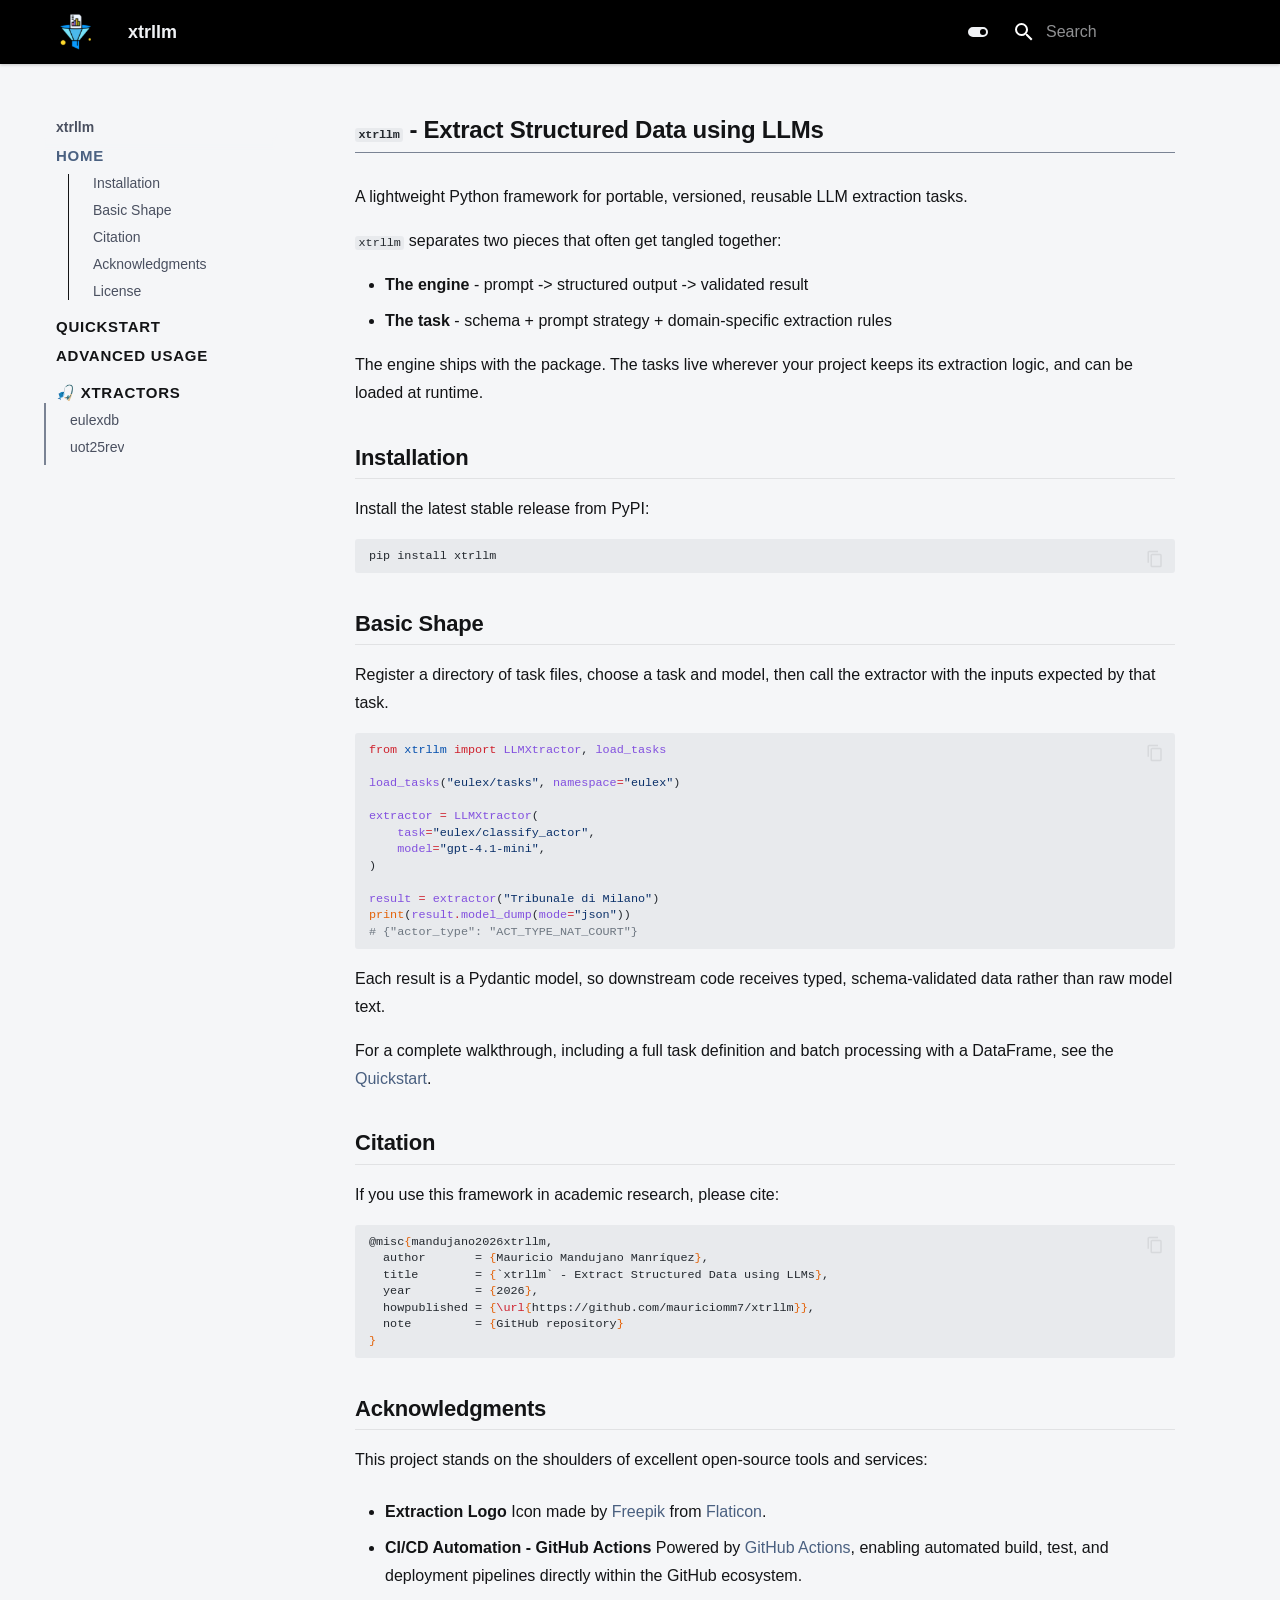
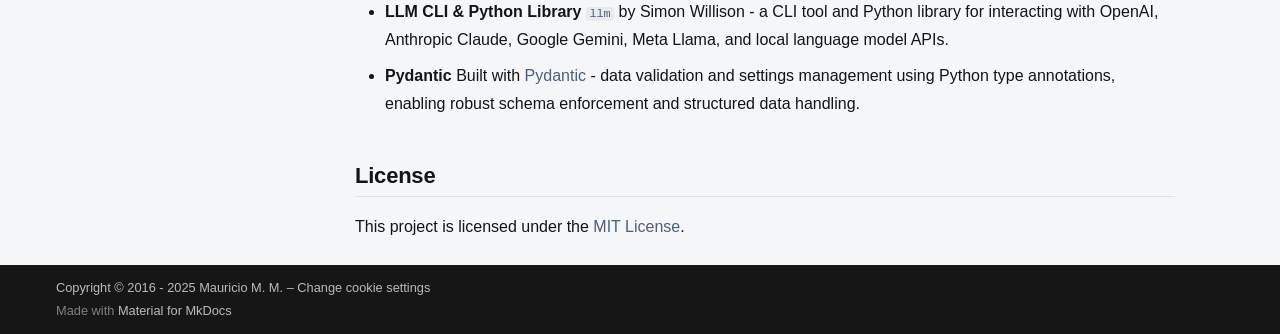
==== commit 1ef163f5: "Deployed ba17ebb with MkDocs version: 1.6.1" ====
--- a/index.html
+++ b/index.html
@@ -286,16 +286,16 @@
         <li class="md-nav__item">
   <a href="#installation" class="md-nav__link">
     <span class="md-ellipsis">
-      🛠️ Installation
+      Installation
     </span>
   </a>
   
 </li>
       
         <li class="md-nav__item">
-  <a href="#basic-usage" class="md-nav__link">
+  <a href="#basic-shape" class="md-nav__link">
     <span class="md-ellipsis">
-      🗜️ Basic Usage
+      Basic Shape
     </span>
   </a>
   
@@ -304,7 +304,7 @@
         <li class="md-nav__item">
   <a href="#citation" class="md-nav__link">
     <span class="md-ellipsis">
-      🎓 Citation
+      Citation
     </span>
   </a>
   
@@ -313,7 +313,7 @@
         <li class="md-nav__item">
   <a href="#acknowledgments" class="md-nav__link">
     <span class="md-ellipsis">
-      🙏 Acknowledgments
+      Acknowledgments
     </span>
   </a>
   
@@ -322,7 +322,7 @@
         <li class="md-nav__item">
   <a href="#license" class="md-nav__link">
     <span class="md-ellipsis">
-      📄 License
+      License
     </span>
   </a>
   
@@ -502,74 +502,64 @@
 
 <h1 id="xtrllm-extract-structured-data-using-llms"><code>xtrllm</code> - Extract Structured Data using LLMs</h1>
 <p>A lightweight Python framework for portable, versioned, reusable LLM extraction tasks.</p>
-<p><code>xtrllm</code> separates two things every other library conflates:</p>
+<p><code>xtrllm</code> separates two pieces that often get tangled together:</p>
 <ul>
-<li><strong>The engine</strong> — prompt → structured output → log (stable, ships with the package)</li>
-<li><strong>The task</strong> — schema + prompt strategy + edge case handling (yours, lives in your repo)</li>
+<li><strong>The engine</strong> - prompt -&gt; structured output -&gt; validated result</li>
+<li><strong>The task</strong> - schema + prompt strategy + domain-specific extraction rules</li>
 </ul>
-<h2 id="installation">🛠️ Installation</h2>
-<p>Install the latest stable release directly from PyPI using pip:</p>
+<p>The engine ships with the package. The tasks live wherever your project keeps its extraction logic, and can be loaded at runtime.</p>
+<h2 id="installation">Installation</h2>
+<p>Install the latest stable release from PyPI:</p>
 <div class="language-shell highlight"><pre><span></span><code><span id="__span-0-1"><a id="__codelineno-0-1" name="__codelineno-0-1" href="#__codelineno-0-1"></a>pip<span class="w"> </span>install<span class="w"> </span>xtrllm
 </span></code></pre></div>
-<h2 id="basic-usage">🗜️ Basic Usage</h2>
-<p><code>xtrllm</code> tasks can be defined in one Python file, then loaded and run through an LLMXtractor, with the output validated against the schema before it is returned.</p>
-<div class="language-python highlight"><pre><span></span><code><span id="__span-1-1"><a id="__codelineno-1-1" name="__codelineno-1-1" href="#__codelineno-1-1"></a><span class="c1"># eulex/tasks/classify_actor.py</span>
-</span><span id="__span-1-2"><a id="__codelineno-1-2" name="__codelineno-1-2" href="#__codelineno-1-2"></a><span class="kn">from</span><span class="w"> </span><span class="nn">pydantic</span><span class="w"> </span><span class="kn">import</span> <span class="n">BaseModel</span>
-</span><span id="__span-1-3"><a id="__codelineno-1-3" name="__codelineno-1-3" href="#__codelineno-1-3"></a><span class="kn">from</span><span class="w"> </span><span class="nn">xtrllm.core.base</span><span class="w"> </span><span class="kn">import</span> <span class="n">BaseTask</span>
+<h2 id="basic-shape">Basic Shape</h2>
+<p>Register a directory of task files, choose a task and model, then call the extractor with the inputs expected by that task.</p>
+<div class="language-python highlight"><pre><span></span><code><span id="__span-1-1"><a id="__codelineno-1-1" name="__codelineno-1-1" href="#__codelineno-1-1"></a><span class="kn">from</span><span class="w"> </span><span class="nn">xtrllm</span><span class="w"> </span><span class="kn">import</span> <span class="n">LLMXtractor</span><span class="p">,</span> <span class="n">load_tasks</span>
+</span><span id="__span-1-2"><a id="__codelineno-1-2" name="__codelineno-1-2" href="#__codelineno-1-2"></a>
+</span><span id="__span-1-3"><a id="__codelineno-1-3" name="__codelineno-1-3" href="#__codelineno-1-3"></a><span class="n">load_tasks</span><span class="p">(</span><span class="s2">&quot;eulex/tasks&quot;</span><span class="p">,</span> <span class="n">namespace</span><span class="o">=</span><span class="s2">&quot;eulex&quot;</span><span class="p">)</span>
 </span><span id="__span-1-4"><a id="__codelineno-1-4" name="__codelineno-1-4" href="#__codelineno-1-4"></a>
-</span><span id="__span-1-5"><a id="__codelineno-1-5" name="__codelineno-1-5" href="#__codelineno-1-5"></a><span class="k">class</span><span class="w"> </span><span class="nc">ActorLabelSchema</span><span class="p">(</span><span class="n">BaseModel</span><span class="p">):</span>
-</span><span id="__span-1-6"><a id="__codelineno-1-6" name="__codelineno-1-6" href="#__codelineno-1-6"></a>    <span class="n">value</span><span class="p">:</span> <span class="nb">str</span>
-</span><span id="__span-1-7"><a id="__codelineno-1-7" name="__codelineno-1-7" href="#__codelineno-1-7"></a>
-</span><span id="__span-1-8"><a id="__codelineno-1-8" name="__codelineno-1-8" href="#__codelineno-1-8"></a><span class="k">class</span><span class="w"> </span><span class="nc">ClassifyActorTask</span><span class="p">(</span><span class="n">BaseTask</span><span class="p">):</span>
-</span><span id="__span-1-9"><a id="__codelineno-1-9" name="__codelineno-1-9" href="#__codelineno-1-9"></a>    <span class="n">name</span> <span class="o">=</span> <span class="s2">&quot;classify_actor&quot;</span>
-</span><span id="__span-1-10"><a id="__codelineno-1-10" name="__codelineno-1-10" href="#__codelineno-1-10"></a>    <span class="n">schema</span> <span class="o">=</span> <span class="n">ActorLabelSchema</span>
-</span><span id="__span-1-11"><a id="__codelineno-1-11" name="__codelineno-1-11" href="#__codelineno-1-11"></a>    <span class="n">system_prompt</span> <span class="o">=</span> <span class="s2">&quot;Classify legal and institutional actors.&quot;</span>
-</span><span id="__span-1-12"><a id="__codelineno-1-12" name="__codelineno-1-12" href="#__codelineno-1-12"></a>
-</span><span id="__span-1-13"><a id="__codelineno-1-13" name="__codelineno-1-13" href="#__codelineno-1-13"></a>    <span class="k">def</span><span class="w"> </span><span class="nf">build_prompt</span><span class="p">(</span><span class="bp">self</span><span class="p">,</span> <span class="n">text</span><span class="p">:</span> <span class="nb">str</span><span class="p">)</span> <span class="o">-&gt;</span> <span class="nb">str</span><span class="p">:</span>
-</span><span id="__span-1-14"><a id="__codelineno-1-14" name="__codelineno-1-14" href="#__codelineno-1-14"></a>        <span class="k">return</span> <span class="sa">f</span><span class="s2">&quot;Classify this actor: </span><span class="si">{</span><span class="n">text</span><span class="si">}</span><span class="s2">&quot;</span>
+</span><span id="__span-1-5"><a id="__codelineno-1-5" name="__codelineno-1-5" href="#__codelineno-1-5"></a><span class="n">extractor</span> <span class="o">=</span> <span class="n">LLMXtractor</span><span class="p">(</span>
+</span><span id="__span-1-6"><a id="__codelineno-1-6" name="__codelineno-1-6" href="#__codelineno-1-6"></a>    <span class="n">task</span><span class="o">=</span><span class="s2">&quot;eulex/classify_actor&quot;</span><span class="p">,</span>
+</span><span id="__span-1-7"><a id="__codelineno-1-7" name="__codelineno-1-7" href="#__codelineno-1-7"></a>    <span class="n">model</span><span class="o">=</span><span class="s2">&quot;gpt-4.1-mini&quot;</span><span class="p">,</span>
+</span><span id="__span-1-8"><a id="__codelineno-1-8" name="__codelineno-1-8" href="#__codelineno-1-8"></a><span class="p">)</span>
+</span><span id="__span-1-9"><a id="__codelineno-1-9" name="__codelineno-1-9" href="#__codelineno-1-9"></a>
+</span><span id="__span-1-10"><a id="__codelineno-1-10" name="__codelineno-1-10" href="#__codelineno-1-10"></a><span class="n">result</span> <span class="o">=</span> <span class="n">extractor</span><span class="p">(</span><span class="s2">&quot;Tribunale di Milano&quot;</span><span class="p">)</span>
+</span><span id="__span-1-11"><a id="__codelineno-1-11" name="__codelineno-1-11" href="#__codelineno-1-11"></a><span class="nb">print</span><span class="p">(</span><span class="n">result</span><span class="o">.</span><span class="n">model_dump</span><span class="p">(</span><span class="n">mode</span><span class="o">=</span><span class="s2">&quot;json&quot;</span><span class="p">))</span>
+</span><span id="__span-1-12"><a id="__codelineno-1-12" name="__codelineno-1-12" href="#__codelineno-1-12"></a><span class="c1"># {&quot;actor_type&quot;: &quot;ACT_TYPE_NAT_COURT&quot;}</span>
 </span></code></pre></div>
-<p>Once this is set up you can easily run it:</p>
-<div class="language-python highlight"><pre><span></span><code><span id="__span-2-1"><a id="__codelineno-2-1" name="__codelineno-2-1" href="#__codelineno-2-1"></a><span class="kn">import</span><span class="w"> </span><span class="nn">xtrllm</span>
-</span><span id="__span-2-2"><a id="__codelineno-2-2" name="__codelineno-2-2" href="#__codelineno-2-2"></a><span class="kn">from</span><span class="w"> </span><span class="nn">xtrllm</span><span class="w"> </span><span class="kn">import</span> <span class="n">load_tasks</span><span class="p">,</span> <span class="n">LLMXtractor</span>
-</span><span id="__span-2-3"><a id="__codelineno-2-3" name="__codelineno-2-3" href="#__codelineno-2-3"></a>
-</span><span id="__span-2-4"><a id="__codelineno-2-4" name="__codelineno-2-4" href="#__codelineno-2-4"></a><span class="n">load_tasks</span><span class="p">(</span><span class="s2">&quot;eulex/tasks&quot;</span><span class="p">,</span> <span class="n">namespace</span><span class="o">=</span><span class="s2">&quot;eulex&quot;</span><span class="p">)</span>
-</span><span id="__span-2-5"><a id="__codelineno-2-5" name="__codelineno-2-5" href="#__codelineno-2-5"></a>
-</span><span id="__span-2-6"><a id="__codelineno-2-6" name="__codelineno-2-6" href="#__codelineno-2-6"></a><span class="n">extractor</span> <span class="o">=</span> <span class="n">LLMXtractor</span><span class="p">(</span><span class="n">task</span><span class="o">=</span><span class="s2">&quot;eulex/classify_actor&quot;</span><span class="p">,</span> <span class="n">model</span><span class="o">=</span><span class="s2">&quot;gpt-4.1-mini&quot;</span><span class="p">)</span>
-</span><span id="__span-2-7"><a id="__codelineno-2-7" name="__codelineno-2-7" href="#__codelineno-2-7"></a><span class="n">result</span> <span class="o">=</span> <span class="n">extractor</span><span class="p">(</span><span class="s2">&quot;European Commission&quot;</span><span class="p">)</span>
-</span><span id="__span-2-8"><a id="__codelineno-2-8" name="__codelineno-2-8" href="#__codelineno-2-8"></a>
-</span><span id="__span-2-9"><a id="__codelineno-2-9" name="__codelineno-2-9" href="#__codelineno-2-9"></a><span class="nb">print</span><span class="p">(</span><span class="n">result</span><span class="o">.</span><span class="n">value</span><span class="p">)</span>
+<p>Each result is a Pydantic model, so downstream code receives typed, schema-validated data rather than raw model text.</p>
+<p>For a complete walkthrough, including a full task definition and batch processing with a DataFrame, see the <a href="quickstart/">Quickstart</a>.</p>
+<h2 id="citation">Citation</h2>
+<p>If you use this framework in academic research, please cite:</p>
+<div class="language-tex highlight"><pre><span></span><code><span id="__span-2-1"><a id="__codelineno-2-1" name="__codelineno-2-1" href="#__codelineno-2-1"></a>@misc<span class="nb">{</span>mandujano2026xtrllm,
+</span><span id="__span-2-2"><a id="__codelineno-2-2" name="__codelineno-2-2" href="#__codelineno-2-2"></a>  author       = <span class="nb">{</span>Mauricio Mandujano Manríquez<span class="nb">}</span>,
+</span><span id="__span-2-3"><a id="__codelineno-2-3" name="__codelineno-2-3" href="#__codelineno-2-3"></a>  title        = <span class="nb">{</span>`xtrllm` - Extract Structured Data using LLMs<span class="nb">}</span>,
+</span><span id="__span-2-4"><a id="__codelineno-2-4" name="__codelineno-2-4" href="#__codelineno-2-4"></a>  year         = <span class="nb">{</span>2026<span class="nb">}</span>,
+</span><span id="__span-2-5"><a id="__codelineno-2-5" name="__codelineno-2-5" href="#__codelineno-2-5"></a>  howpublished = <span class="nb">{</span><span class="k">\url</span><span class="nb">{</span>https://github.com/mauriciomm7/xtrllm<span class="nb">}}</span>,
+</span><span id="__span-2-6"><a id="__codelineno-2-6" name="__codelineno-2-6" href="#__codelineno-2-6"></a>  note         = <span class="nb">{</span>GitHub repository<span class="nb">}</span>
+</span><span id="__span-2-7"><a id="__codelineno-2-7" name="__codelineno-2-7" href="#__codelineno-2-7"></a><span class="nb">}</span>
 </span></code></pre></div>
-<h2 id="citation">🎓 Citation</h2>
-<p>If you use this framework in academic research, please cite:</p>
-<div class="language-tex highlight"><pre><span></span><code><span id="__span-3-1"><a id="__codelineno-3-1" name="__codelineno-3-1" href="#__codelineno-3-1"></a>@misc<span class="nb">{</span>mandujano2026xtrllm,
-</span><span id="__span-3-2"><a id="__codelineno-3-2" name="__codelineno-3-2" href="#__codelineno-3-2"></a>  author       = <span class="nb">{</span>Mauricio Mandujano Manríquez<span class="nb">}</span>,
-</span><span id="__span-3-3"><a id="__codelineno-3-3" name="__codelineno-3-3" href="#__codelineno-3-3"></a>  title        = <span class="nb">{</span>`xtrllm` - Extract Structured Data using LLMs<span class="nb">}</span>,
-</span><span id="__span-3-4"><a id="__codelineno-3-4" name="__codelineno-3-4" href="#__codelineno-3-4"></a>  year         = <span class="nb">{</span>2026<span class="nb">}</span>,
-</span><span id="__span-3-5"><a id="__codelineno-3-5" name="__codelineno-3-5" href="#__codelineno-3-5"></a>  howpublished = <span class="nb">{</span><span class="k">\url</span><span class="nb">{</span>https://github.com/mauriciomm7/xtrllm<span class="nb">}}</span>,
-</span><span id="__span-3-6"><a id="__codelineno-3-6" name="__codelineno-3-6" href="#__codelineno-3-6"></a>  note         = <span class="nb">{</span>GitHub repository<span class="nb">}</span>
-</span><span id="__span-3-7"><a id="__codelineno-3-7" name="__codelineno-3-7" href="#__codelineno-3-7"></a><span class="nb">}</span>
-</span></code></pre></div>
-<h2 id="acknowledgments">🙏 Acknowledgments</h2>
+<h2 id="acknowledgments">Acknowledgments</h2>
 <p>This project stands on the shoulders of excellent open-source tools and services:</p>
 <ul>
 <li>
-<p>🎨 <strong>Extraction Logo</strong><br />
-  Icon made by <a href="https://www.flaticon.com/authors/freepik">Freepik</a> from <a href="https://www.flaticon.com/free-icons/extraction">Flaticon</a>.  </p>
+<p><strong>Extraction Logo</strong>
+  Icon made by <a href="https://www.flaticon.com/authors/freepik">Freepik</a> from <a href="https://www.flaticon.com/free-icons/extraction">Flaticon</a>.</p>
 </li>
 <li>
-<p>⚙️ <strong>CI/CD Automation — GitHub Actions</strong><br />
+<p><strong>CI/CD Automation - GitHub Actions</strong>
   Powered by <a href="https://github.com/features/actions">GitHub Actions</a>, enabling automated build, test, and deployment pipelines directly within the GitHub ecosystem.</p>
 </li>
 <li>
-<p>🤖 <strong>LLM CLI &amp; Python Library</strong><br />
-<a href="https://llm.datasette.io/en/stable/"><code>llm</code></a> by Simon Willison — A CLI tool and Python library for interacting with OpenAI, Anthropic Claude, Google Gemini, Meta Llama, and local language model APIs.</p>
+<p><strong>LLM CLI &amp; Python Library</strong>
+  <a href="https://llm.datasette.io/en/stable/"><code>llm</code></a> by Simon Willison - a CLI tool and Python library for interacting with OpenAI, Anthropic Claude, Google Gemini, Meta Llama, and local language model APIs.</p>
 </li>
 <li>
-<p>🧩 <strong>Pydantic</strong><br />
-  Built with <a href="https://docs.pydantic.dev/">Pydantic</a> — Data validation and settings management using Python type annotations, enabling robust schema enforcement and structured data handling.</p>
+<p><strong>Pydantic</strong>
+  Built with <a href="https://docs.pydantic.dev/">Pydantic</a> - data validation and settings management using Python type annotations, enabling robust schema enforcement and structured data handling.</p>
 </li>
 </ul>
-<h2 id="license">📄 License</h2>
+<h2 id="license">License</h2>
 <p>This project is licensed under the <a href="assets/LICENSE">MIT License</a>.</p>
 
 
